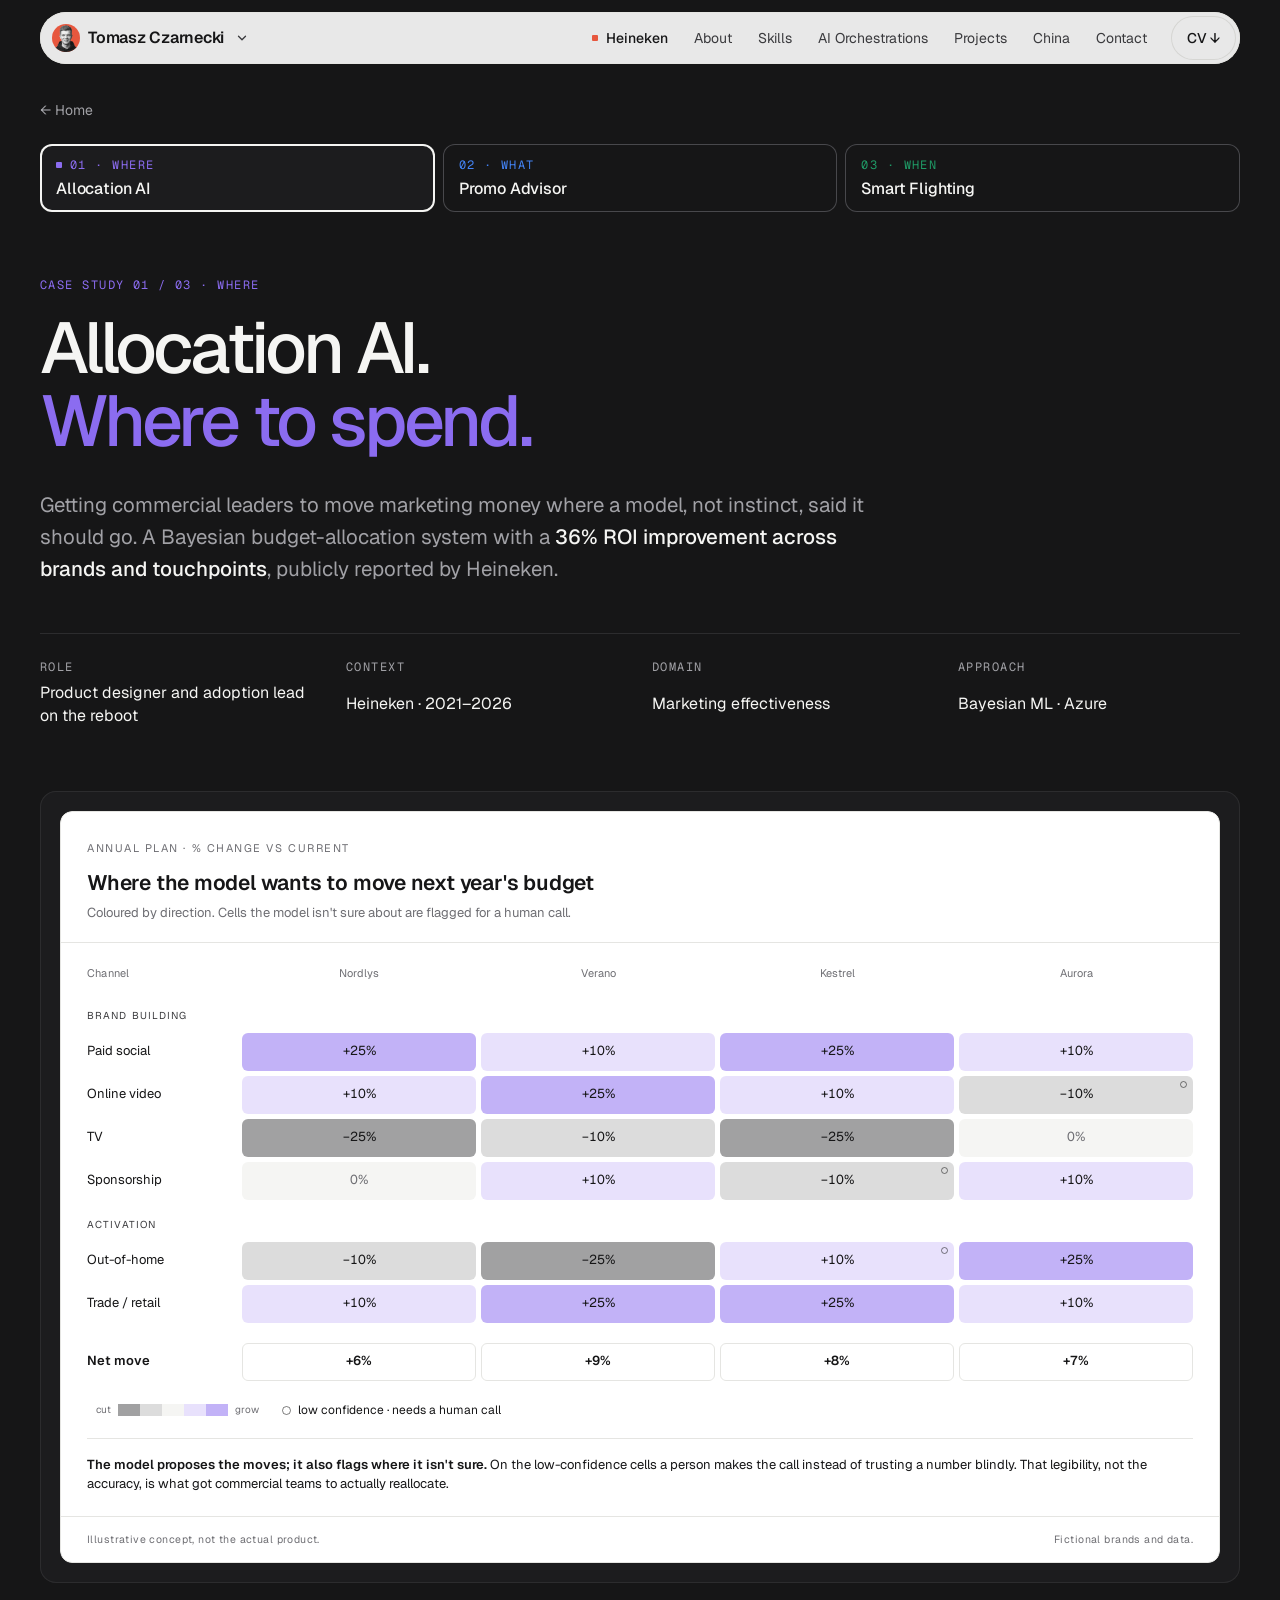
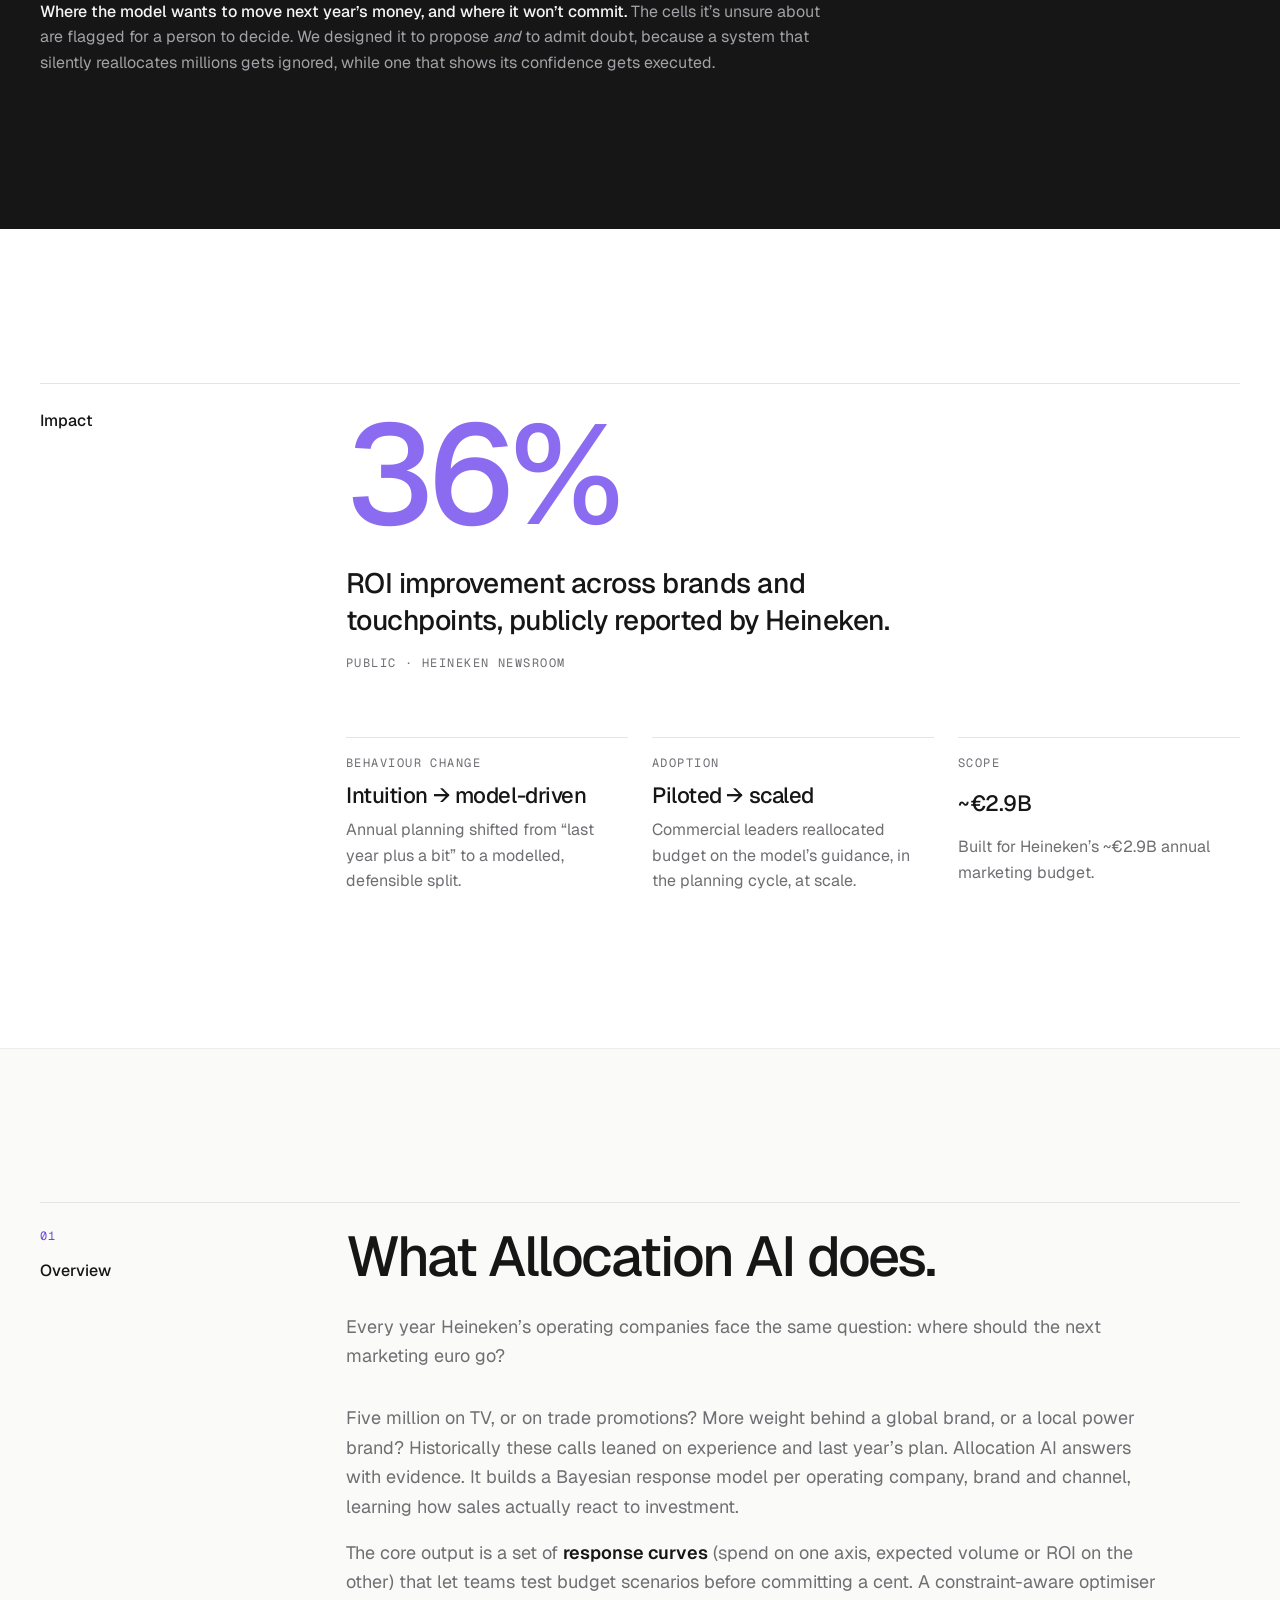
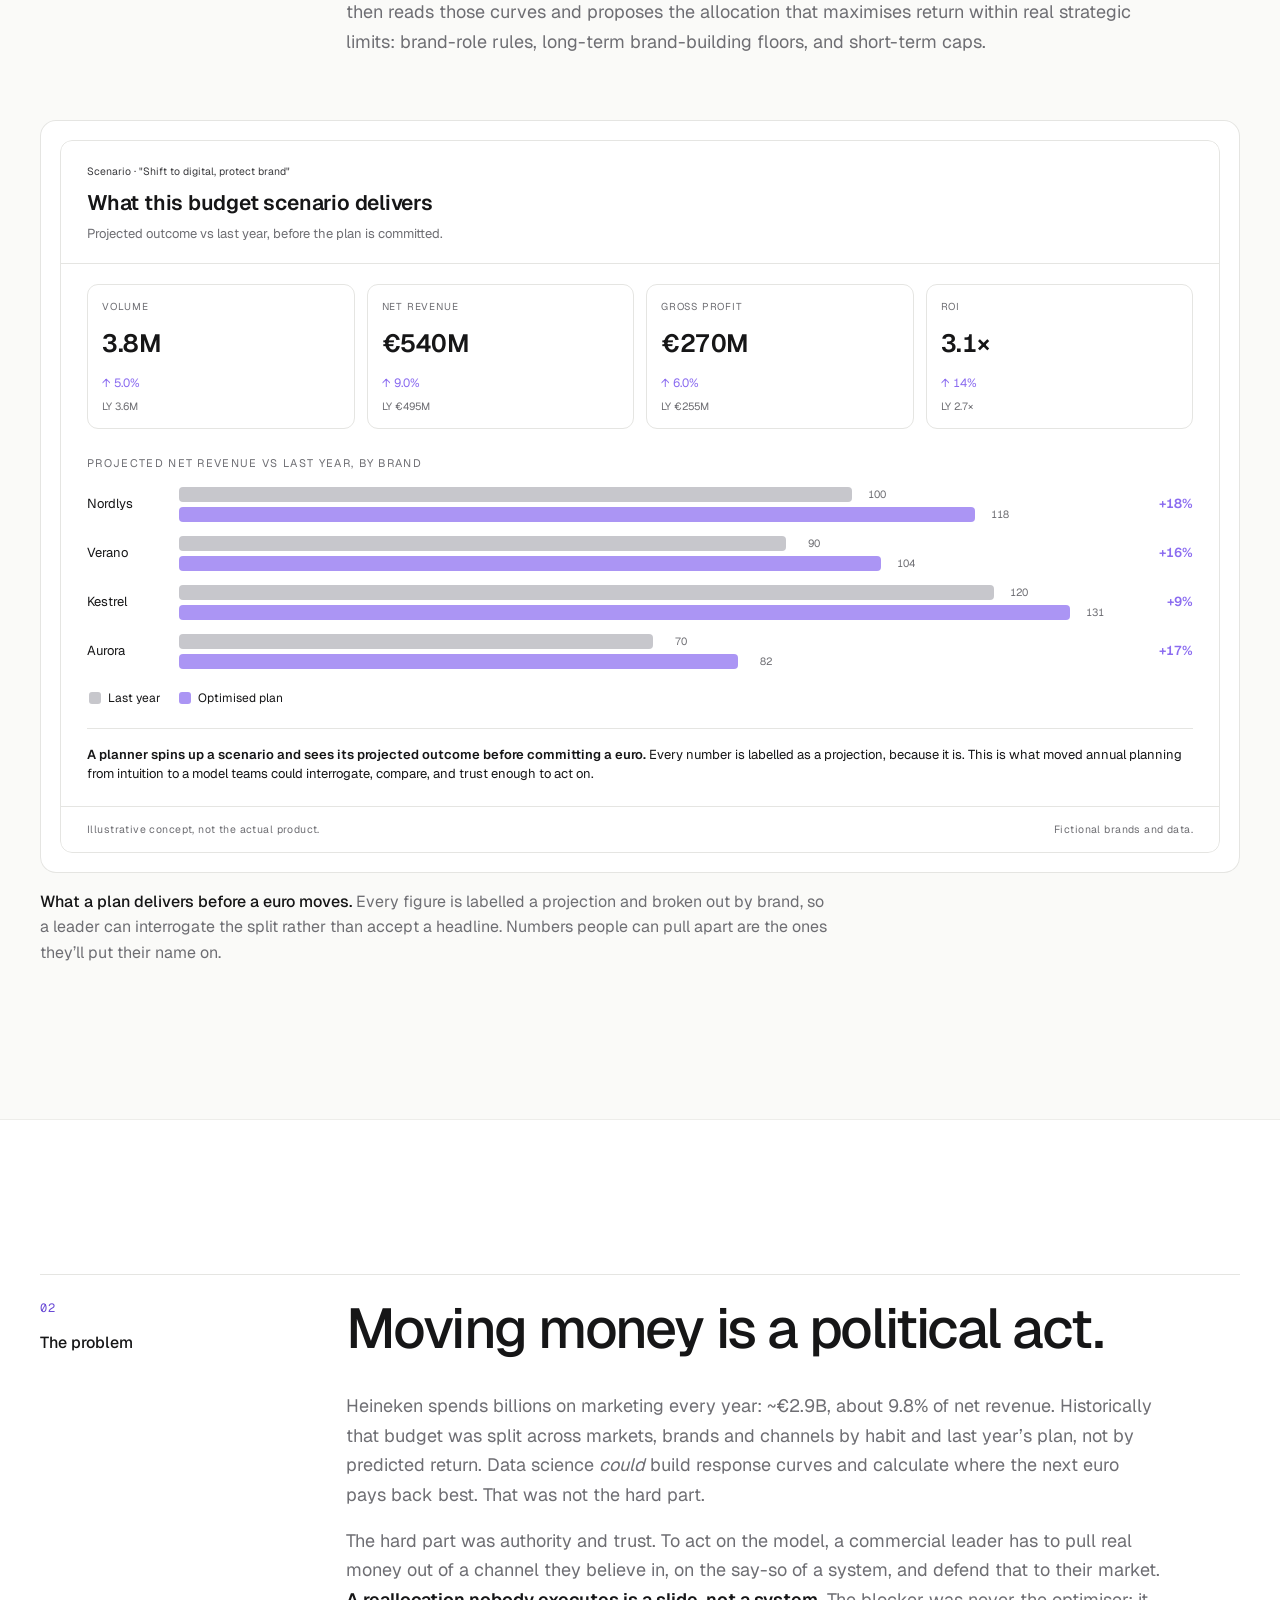
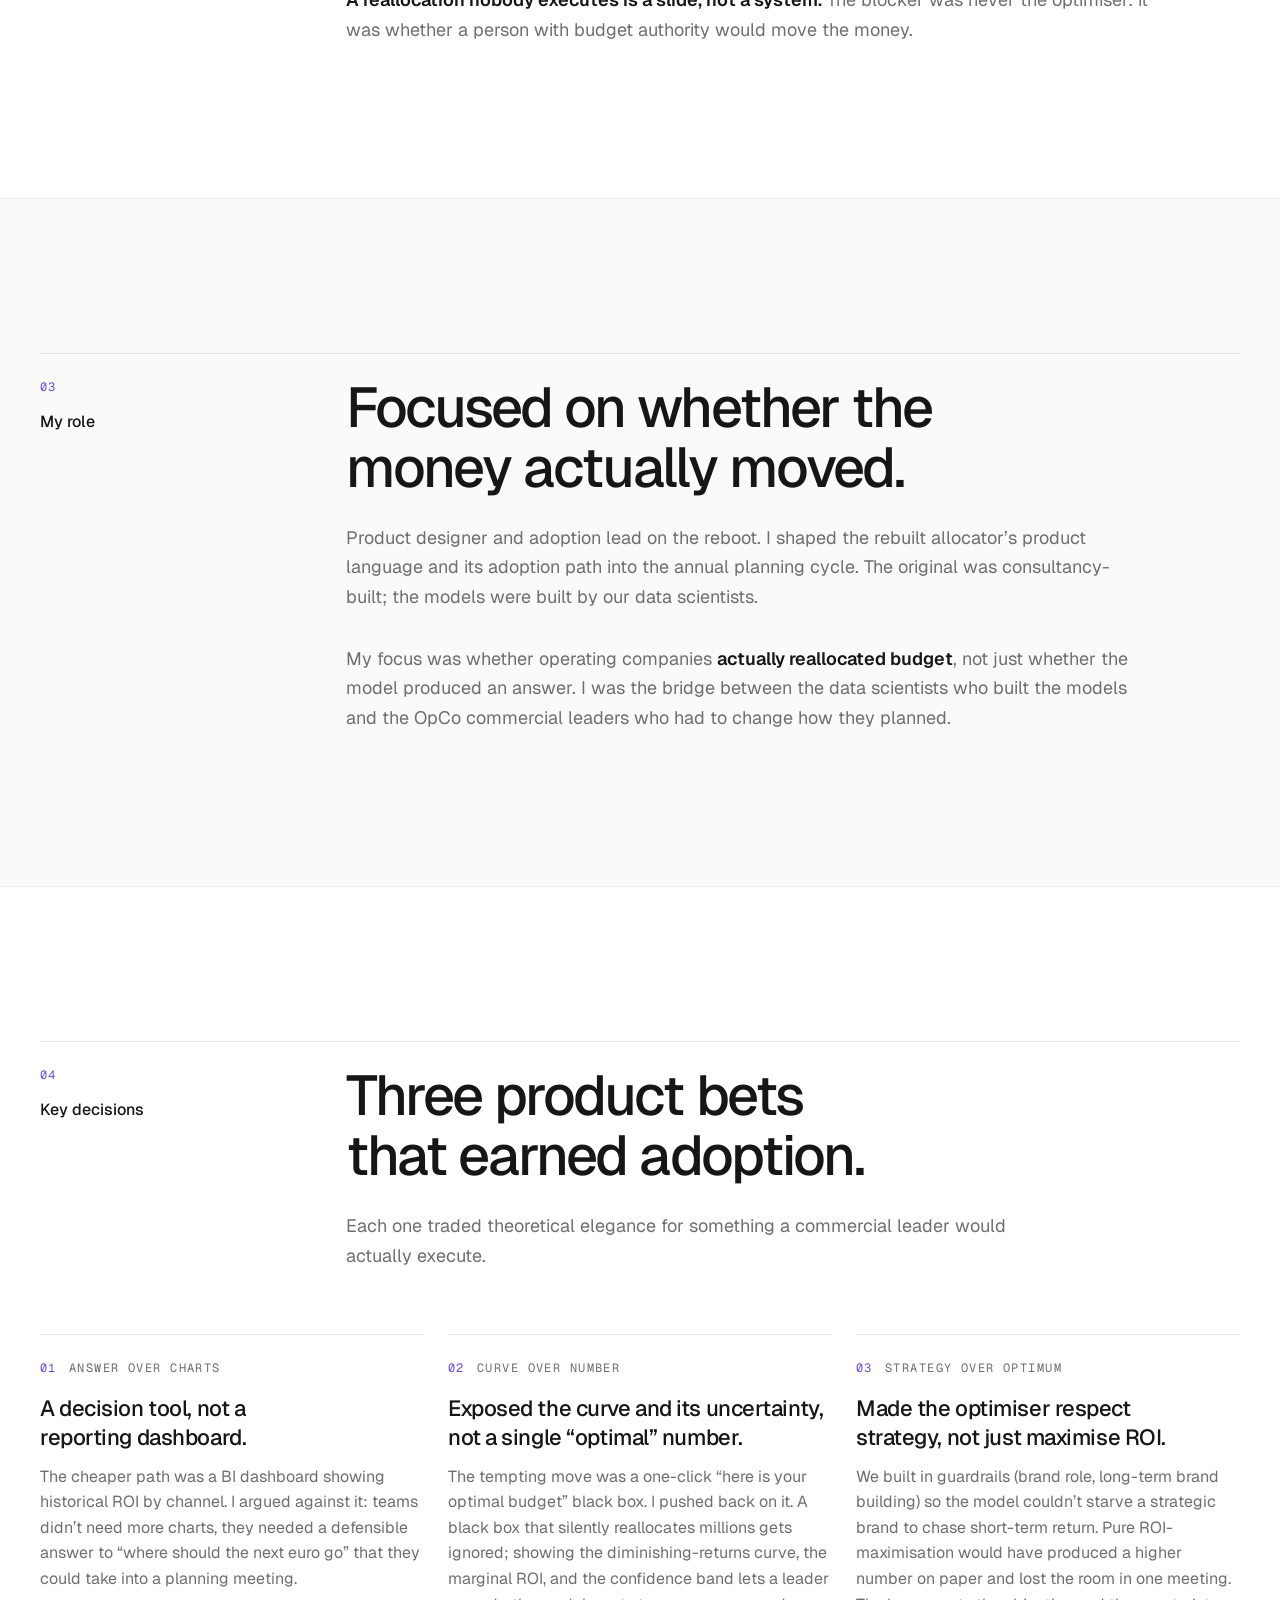
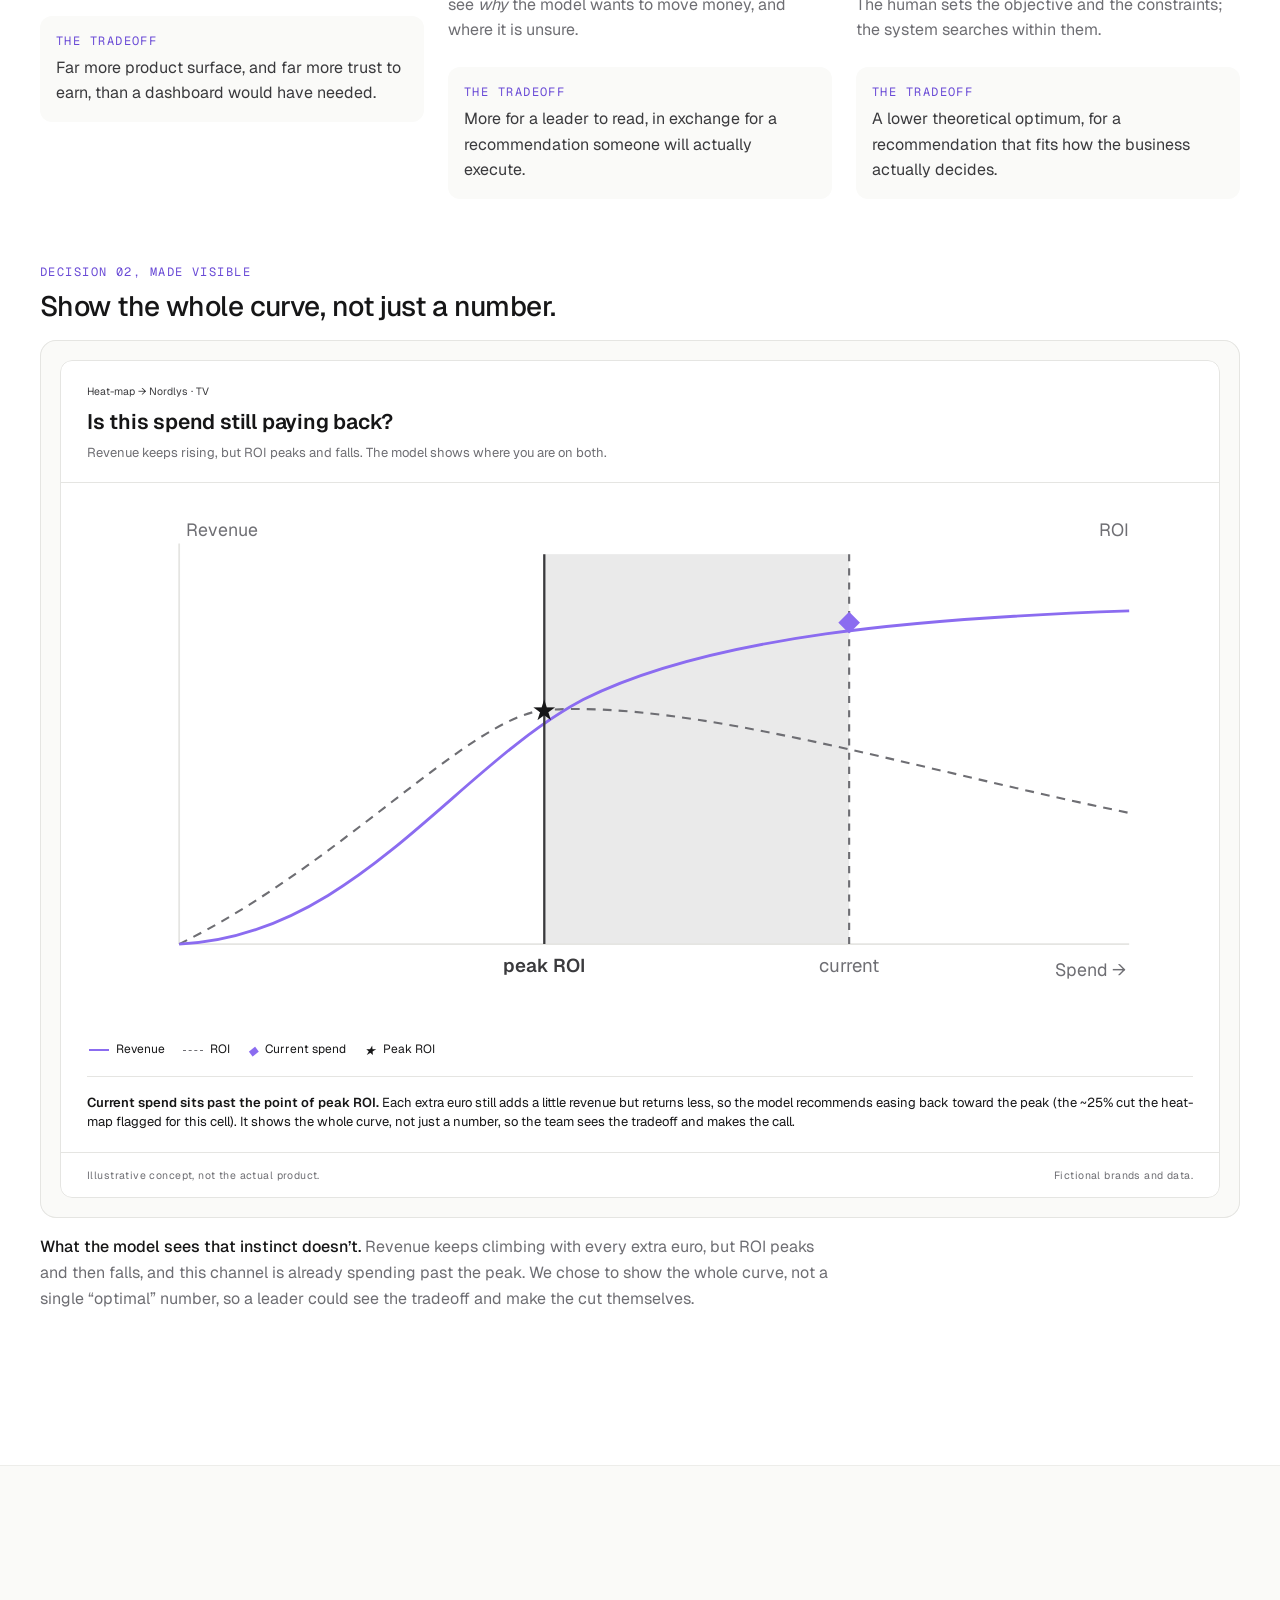
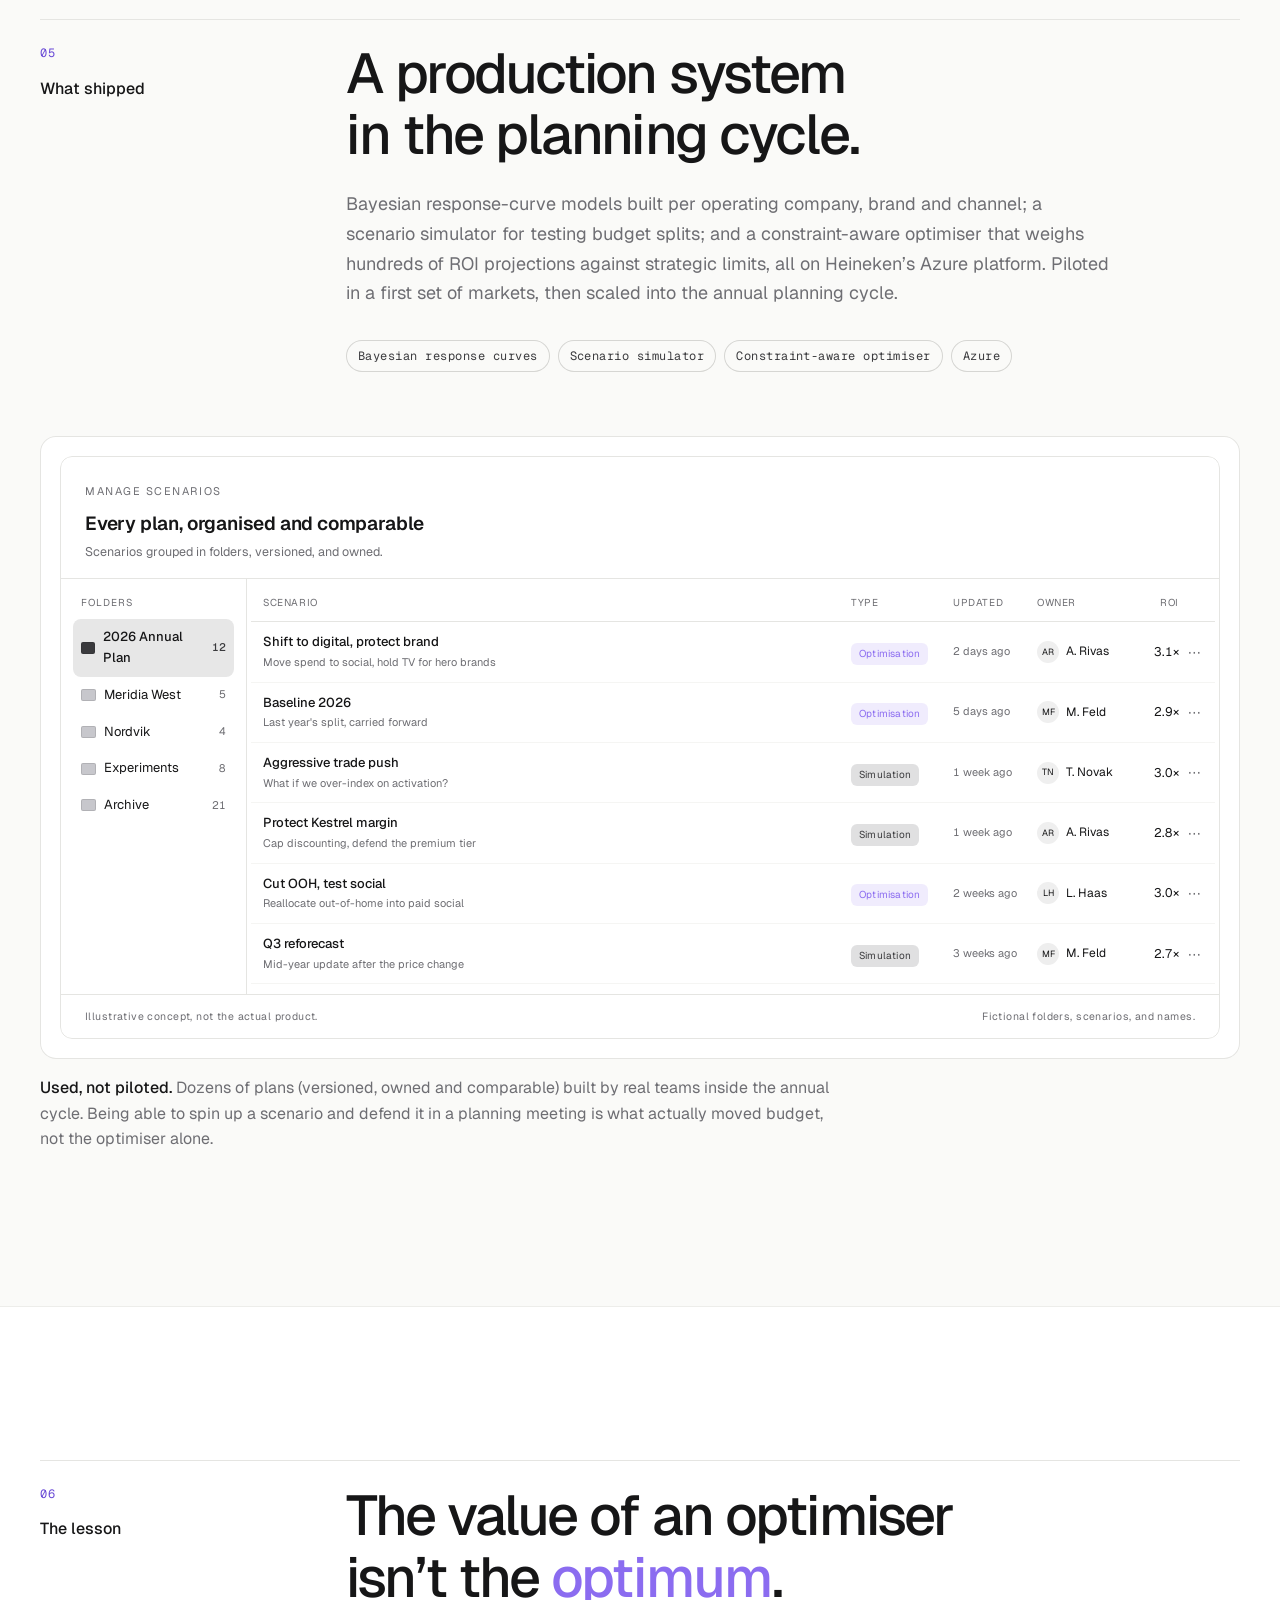
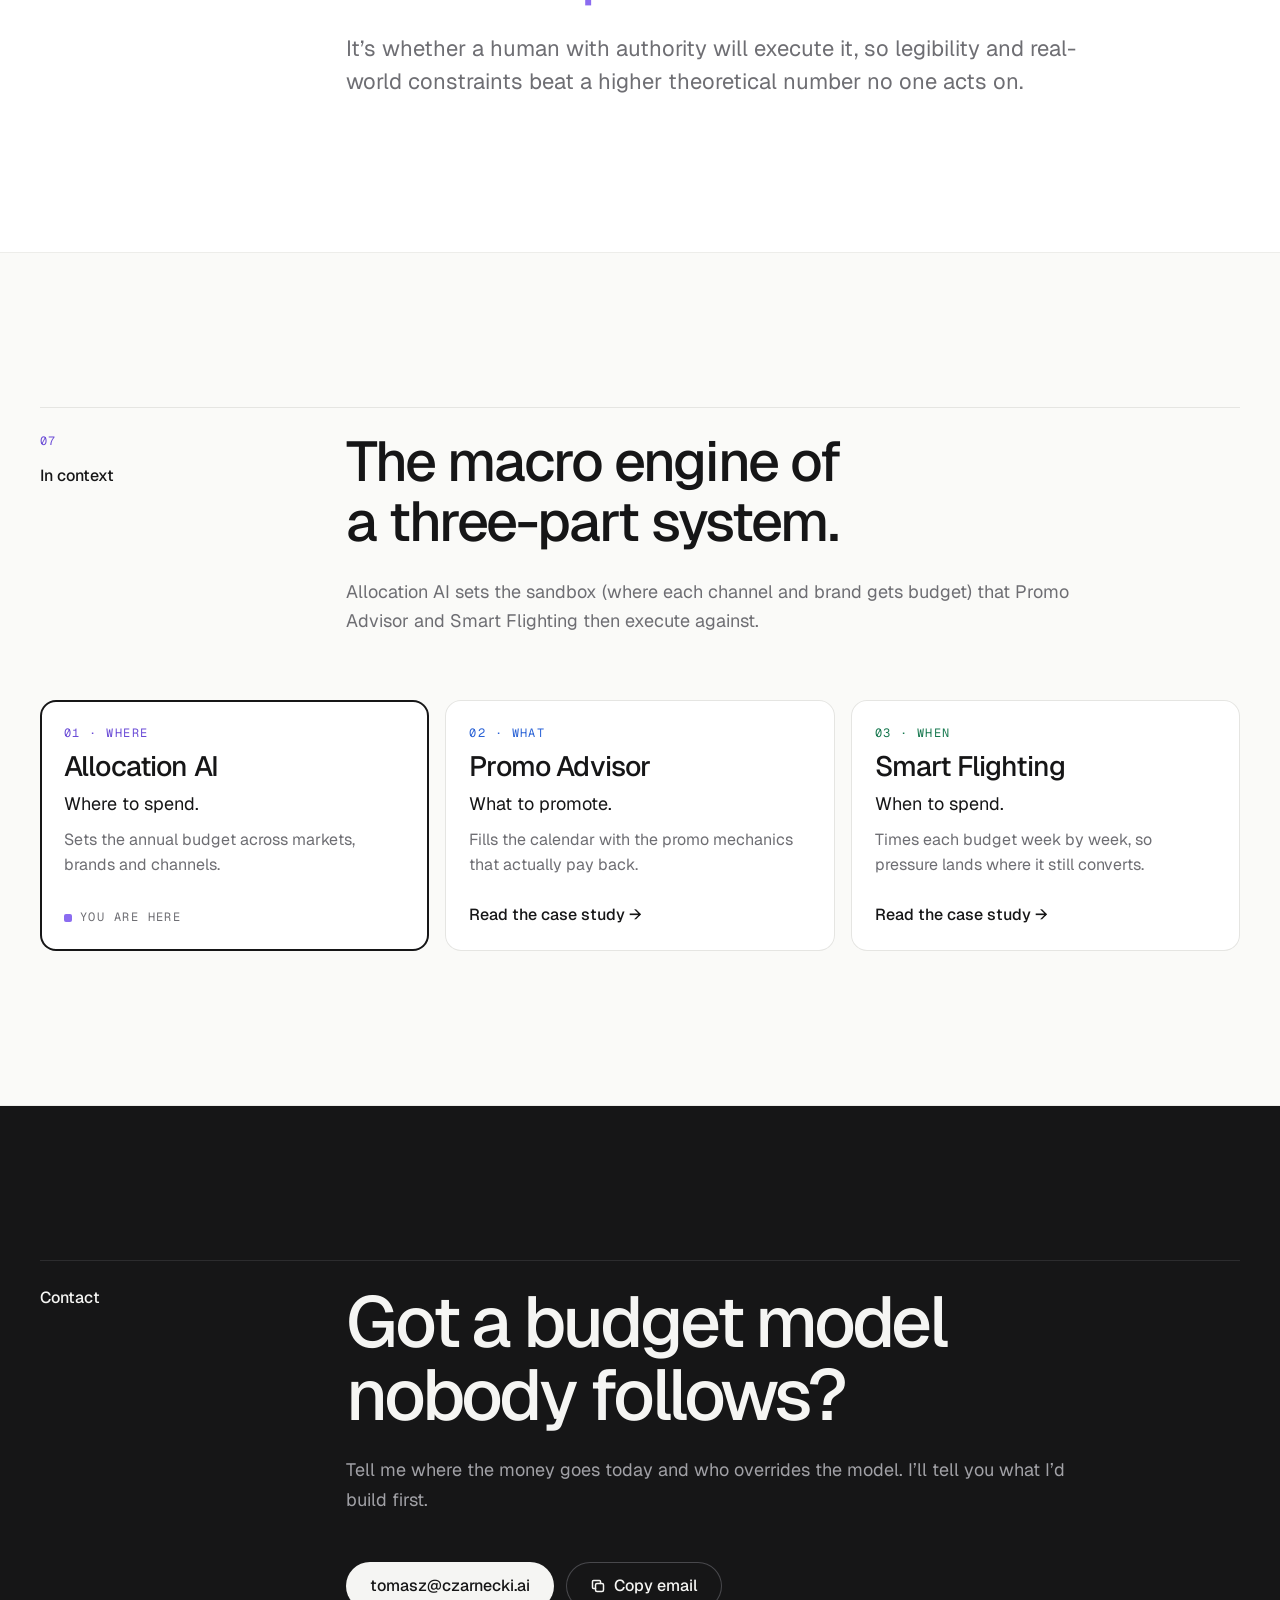
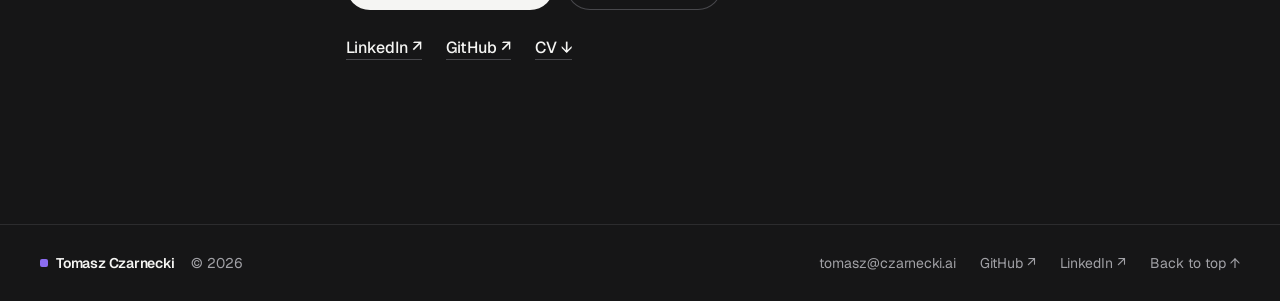
==== allocation-ai.html @ 84107b80 "Section 04 is AI Orchestrations; projects get their own section 05 04 keeps the Hermes and agents di" ====
<!DOCTYPE html>
<html lang="en" data-case="allocation-ai">
<head>
<meta charset="utf-8">
<meta name="viewport" content="width=device-width, initial-scale=1">
<meta name="color-scheme" content="light">
<title>Allocation AI · Case Study | Tomasz Czarnecki</title>
<meta name="description" content="Shaping the reboot of Heineken’s Bayesian budget allocator. 36% ROI improvement across brands and touchpoints, publicly reported by Heineken.">
<meta name="author" content="Tomasz Czarnecki">
<meta property="og:type" content="website">
<meta property="og:site_name" content="Tomasz Czarnecki">
<meta property="og:title" content="Allocation AI · Case Study | Tomasz Czarnecki">
<meta property="og:description" content="Shaping the reboot of Heineken’s Bayesian budget allocator. 36% ROI improvement across brands and touchpoints, publicly reported by Heineken.">
<meta property="og:url" content="https://czarnecki.ai/allocation-ai.html">
<meta property="og:image" content="https://czarnecki.ai/assets/og-card.jpg?v=7">
<meta name="twitter:card" content="summary_large_image">
<meta name="twitter:title" content="Allocation AI · Case Study | Tomasz Czarnecki">
<meta name="twitter:description" content="Shaping the reboot of Heineken’s Bayesian budget allocator. 36% ROI improvement across brands and touchpoints, publicly reported by Heineken.">
<meta name="twitter:image" content="https://czarnecki.ai/assets/og-card.jpg?v=7">
<link rel="canonical" href="https://czarnecki.ai/allocation-ai.html">
<meta name="theme-color" content="#161617">
<link rel="icon" type="image/png" sizes="32x32" href="assets/favicon-32.png?v=6">
<link rel="icon" type="image/png" sizes="16x16" href="assets/favicon-16.png?v=6">
<link rel="apple-touch-icon" sizes="180x180" href="assets/apple-touch-icon.png?v=6">
<link rel="manifest" href="assets/site.webmanifest">
<link rel="preconnect" href="https://fonts.googleapis.com">
<link rel="preconnect" href="https://fonts.gstatic.com" crossorigin>
<link href="https://fonts.googleapis.com/css2?family=Geist:wght@400;500;600&family=Geist+Mono:wght@400;500&display=swap" rel="stylesheet">
<style>
/* OD-LAYOUT-PRIMITIVES v1 — structure only: display, flex/grid, overflow, wrapping, ratio.
   Put this @layer first; product CSS outside the layer always wins. */
@layer od-layout {
  :where(.od-stack,.od-row,.od-row-top,.od-cluster,.od-grid,.od-field,.od-stat,.od-cell,.od-tile) > :where(*) { min-width: 0; }

  /* containers */
  .od-stack   { display: flex; flex-direction: column; gap: var(--od-gap, 8px); }
  .od-row     { display: flex; align-items: center; gap: var(--od-gap, 8px); }
  .od-row-top { display: flex; align-items: flex-start; gap: var(--od-gap, 8px); }
  .od-cluster { display: flex; flex-wrap: wrap; align-items: center; gap: var(--od-gap, 8px); }
  .od-fill    { flex: 1 1 0; min-width: 0; }
  .od-fixed   { flex: none; }
  .od-grid    { display: grid; gap: var(--od-gap, 12px); grid-template-columns: repeat(var(--od-cols, 3), minmax(0, 1fr)); }

  /* stacked information: each piece is its own line — never sibling inline spans */
  .od-stat, .od-field, .od-cell { display: grid; gap: var(--od-gap, 2px); }
  :where(.od-stat,.od-field,.od-cell) > :where(*) { display: block; }
  .od-tile { display: grid; grid-template-rows: auto 1fr; }
  :where(.od-tile) > :where(*) { display: block; }

  /* media keeps its intrinsic ratio by default; never a distorted or cropped
     cover by accident. height:auto lets the ratio win over an <img height="…">
     attribute. Cropping to a uniform box is an explicit opt-in: set --od-ratio
     AND add .od-media-cover together (per the core rule, only where a crop is
     deliberate — tile thumbs, decorative fills — never on full-frame content). */
  .od-media { display: block; width: 100%; height: auto; aspect-ratio: var(--od-ratio, auto); }
  .od-media-cover { object-fit: cover; }

  /* data text only — authored copy is rewritten to its budget instead */
  .od-truncate { display: block; max-width: 100%; overflow: hidden; white-space: nowrap; text-overflow: ellipsis; }
  .od-clamp-2, .od-clamp-3 { display: -webkit-box; -webkit-box-orient: vertical; overflow: hidden; overflow-wrap: anywhere; }
  .od-clamp-2 { -webkit-line-clamp: 2; }
  .od-clamp-3 { -webkit-line-clamp: 3; }
  .od-lines-2 { min-height: calc(2 * 1.4em); }   /* block-level reservation for a shared baseline */
  .od-nowrap  { white-space: nowrap; }           /* 数字+单位 · 价格+起 · 日期+星期 */
  .od-keep    { word-break: keep-all; overflow-wrap: anywhere; } /* CJK labels break at spaces / <wbr> first */

  /* screen skeleton (optional): bars take their own space, the middle scrolls — no padding guessed for chrome */
  .od-screen { display: grid; grid-template-rows: auto minmax(0, 1fr) auto; height: 100%; }
  .od-scroll { overflow-y: auto; overscroll-behavior: contain; min-height: 0; }

  /* horizontal rail: the next item peeks at the edge; trailing room survives overflow */
  .od-rail { display: flex; gap: var(--od-gap, 8px); overflow-x: auto; scroll-snap-type: x proximity; scrollbar-width: none;
             padding-inline: var(--od-rail-pad, 16px); scroll-padding-inline: var(--od-rail-pad, 16px); }
  .od-rail::-webkit-scrollbar { display: none; }
  :where(.od-rail) > :where(*) { flex: none; scroll-snap-align: start; }
  :where(.od-rail) > :where(:last-child) { margin-inline-end: var(--od-rail-pad, 16px); }

  .od-spacer { flex: none; visibility: hidden; pointer-events: none; }
  .od-touch  { min-width: 44px; min-height: 44px; }
}
/* /OD-LAYOUT-PRIMITIVES v1 */
</style>
<link rel="stylesheet" href="css/site.css">
</head>
<body>
<a class="skip" href="#main">Skip to content</a>

<header class="site-head">
  <div class="wrap">
    <nav class="nav" aria-label="Primary">
      <a class="brand" href="index.html"><span class="brand-avatar" aria-hidden="true"><img class="od-media" src="assets/tomasz_hoodie.webp" alt="" width="400" height="400"></span><span>Tomasz Czarnecki</span></a>
      <details class="switcher" data-switcher>
        <summary aria-label="Switch site"><svg class="ico" viewBox="0 0 16 16" fill="none" stroke="currentColor" stroke-width="1.5" stroke-linecap="round" stroke-linejoin="round" aria-hidden="true"><path d="M4 6l4 4 4-4"/></svg></summary>
        <div class="switcher-panel">
          <a class="switcher-item od-row" href="https://www.yaga.sh"><img class="od-fixed" src="assets/yaga-logo.svg" alt="" width="28" height="28"><span class="od-field"><span class="switcher-name">Yaga.sh</span><span class="switcher-desc">Experimentation platform</span></span></a>
          <a class="switcher-item od-row" href="https://yagalabs.io"><img class="od-fixed" src="assets/yagalabs-logo.svg" alt="" width="28" height="28"><span class="od-field"><span class="switcher-name">Yaga Labs</span><span class="switcher-desc">Corporate page</span></span></a>
        </div>
      </details>
      <ul class="nav-links">
        <li><a href="index.html#work" aria-current="page">Heineken</a></li>
        <li><a href="index.html#about">About</a></li>
        <li><a href="index.html#skills">Skills</a></li>
        <li><a href="index.html#orchestration">AI Orchestrations</a></li>
        <li><a href="index.html#projects">Projects</a></li>
        <li><a href="index.html#china">China</a></li>
        <li><a href="#contact">Contact</a></li>
      </ul>
      <a class="nav-cv" href="https://czarnecki.ai/CV_TomaszCzarnecki_Latest.pdf" target="_blank" rel="noopener">CV ↓</a>
      <button class="nav-menu" type="button" data-menu-open aria-controls="menu" aria-expanded="false" aria-label="Open menu"><svg class="ico" viewBox="0 0 16 16" fill="none" stroke="currentColor" stroke-width="1.5" stroke-linecap="round" aria-hidden="true"><path d="M3 5.5h10M3 10.5h10"/></svg></button>
    </nav>
  </div>
</header>

<dialog class="sheet" id="menu" aria-label="Menu">
  <div class="sheet-inner">
    <div class="sheet-top od-row">
      <a class="brand" href="index.html"><span class="brand-avatar" aria-hidden="true"><img class="od-media" src="assets/tomasz_hoodie.webp" alt="" width="400" height="400"></span><span>Tomasz Czarnecki</span></a>
      <span class="od-fill"></span>
      <button class="sheet-close" type="button" data-menu-close aria-label="Close menu"><svg class="ico" viewBox="0 0 16 16" fill="none" stroke="currentColor" stroke-width="1.5" stroke-linecap="round" aria-hidden="true"><path d="M4 4l8 8M12 4l-8 8"/></svg></button>
    </div>
    <nav aria-label="Sections">
      <ul class="sheet-links">
        <li><a href="index.html#work" aria-current="page"><span class="sheet-name">Heineken</span><span class="sheet-num">01</span></a></li>
        <li><a href="index.html#about"><span class="sheet-name">About</span><span class="sheet-num">02</span></a></li>
        <li><a href="index.html#skills"><span class="sheet-name">Skills</span><span class="sheet-num">03</span></a></li>
        <li><a href="index.html#orchestration"><span class="sheet-name">AI Orchestrations</span><span class="sheet-num">04</span></a></li>
        <li><a href="index.html#projects"><span class="sheet-name">Projects</span><span class="sheet-num">05</span></a></li>
        <li><a href="index.html#china"><span class="sheet-name">China</span><span class="sheet-num">06</span></a></li>
        <li><a href="#contact"><span class="sheet-name">Contact</span><span class="sheet-num">07</span></a></li>
      </ul>
    </nav>
    <div class="sheet-foot od-cluster">
      <a class="btn btn-solid" href="mailto:tomasz@czarnecki.ai">Let’s talk</a>
      <a class="btn btn-line" href="https://czarnecki.ai/CV_TomaszCzarnecki_Latest.pdf" target="_blank" rel="noopener">CV ↓</a>
    </div>
  </div>
</dialog>

<main id="main">

  <section class="case-hero is-dark" id="top" aria-labelledby="case-title">
    <div class="wrap">
      <nav class="case-switch" aria-label="Case studies">
        <a class="case-back" href="index.html">← Home</a>
        <ol class="case-tabs">
          <li><span class="case-tab od-stat" data-case="allocation-ai" aria-current="page"><span class="mono-label">01 · Where</span><span class="case-tab-name">Allocation AI</span></span></li>
          <li><a class="case-tab od-stat" data-case="promo-advisor" href="promo-advisor.html"><span class="mono-label">02 · What</span><span class="case-tab-name">Promo Advisor</span></a></li>
          <li><a class="case-tab od-stat" data-case="smart-flighting" href="smart-flighting.html"><span class="mono-label">03 · When</span><span class="case-tab-name">Smart Flighting</span></a></li>
        </ol>
      </nav>
      <span class="mono-label case-eyebrow">Case study 01 / 03 · Where</span>
      <h1 class="case-title" id="case-title"><span>Allocation AI.</span> <span class="accent">Where to spend.</span></h1>
      <p class="case-lead">Getting commercial leaders to move marketing money where a model, not instinct, said it should go. A Bayesian budget-allocation system with a <strong>36% ROI improvement across brands and touchpoints</strong>, publicly reported by Heineken.</p>
      <dl class="facts">
        <div class="od-stat"><dt>Role</dt><dd>Product designer and adoption lead on the reboot</dd></div>
        <div class="od-stat"><dt>Context</dt><dd>Heineken · 2021–2026</dd></div>
        <div class="od-stat"><dt>Domain</dt><dd>Marketing effectiveness</dd></div>
        <div class="od-stat"><dt>Approach</dt><dd>Bayesian ML · Azure</dd></div>
      </dl>
      <figure class="viz" data-reveal>
  <div class="viz-frame"><div class="viz-scroll" tabindex="0" role="region" aria-label="Where the model wants to move next year’s money, and where it won’t commit">
<div style="color:#161617; font-family:'Geist',system-ui,sans-serif;"><div style="background:#FFFFFF; border:1px solid #E5E5E2; border-radius:12px; overflow:hidden;">
      <div style="padding:22px 26px 18px; border-bottom:1px solid #E5E5E2;">
        <span style="font-family:'Geist',system-ui,sans-serif; font-variant-numeric:tabular-nums; font-size:11px; letter-spacing:.14em; text-transform:uppercase; color:#6E6E73;">Annual plan · % change vs current</span>
        <h3 style="margin:6px 0 4px; font-size:21px; font-weight:600; letter-spacing:-.01em;">Where the model wants to move next year's budget</h3>
        <div style="color:#6E6E73; font-size:13px;">Coloured by direction. Cells the model isn't sure about are flagged for a human call.</div>
      </div>
      <div style="overflow-x:auto; overflow-y:hidden; -webkit-overflow-scrolling:touch;">
      <div style="padding:20px 26px 0; min-width:620px;">
        <div style="display:grid; grid-template-columns:150px repeat(4,1fr); gap:5px;">
          <div style="font-family:'Geist',system-ui,sans-serif; font-variant-numeric:tabular-nums; font-size:11px; letter-spacing:.02em; color:#6E6E73; text-align:left; padding:2px 0 8px;">Channel</div>
          <div style="font-family:'Geist',system-ui,sans-serif; font-variant-numeric:tabular-nums; font-size:11px; color:#6E6E73; text-align:center; padding:2px 0 8px;">Nordlys</div>
          <div style="font-family:'Geist',system-ui,sans-serif; font-variant-numeric:tabular-nums; font-size:11px; color:#6E6E73; text-align:center; padding:2px 0 8px;">Verano</div>
          <div style="font-family:'Geist',system-ui,sans-serif; font-variant-numeric:tabular-nums; font-size:11px; color:#6E6E73; text-align:center; padding:2px 0 8px;">Kestrel</div>
          <div style="font-family:'Geist',system-ui,sans-serif; font-variant-numeric:tabular-nums; font-size:11px; color:#6E6E73; text-align:center; padding:2px 0 8px;">Aurora</div>

          <div style="grid-column:1 / -1; font-family:'Geist',system-ui,sans-serif; font-variant-numeric:tabular-nums; font-size:10px; letter-spacing:.11em; text-transform:uppercase; color:#3A3A3D; padding:12px 0 4px;">Brand building</div>
          <div style="display:flex; align-items:center; font-size:13px; padding-right:8px;">Paid social</div>
          <div style="position:relative; height:38px; display:flex; align-items:center; justify-content:center; border-radius:6px; font-family:'Geist',system-ui,sans-serif; font-variant-numeric:tabular-nums; font-size:13px; background:rgba(139,108,240,.52);">+25%</div>
          <div style="position:relative; height:38px; display:flex; align-items:center; justify-content:center; border-radius:6px; font-family:'Geist',system-ui,sans-serif; font-variant-numeric:tabular-nums; font-size:13px; background:rgba(139,108,240,.20);">+10%</div>
          <div style="position:relative; height:38px; display:flex; align-items:center; justify-content:center; border-radius:6px; font-family:'Geist',system-ui,sans-serif; font-variant-numeric:tabular-nums; font-size:13px; background:rgba(139,108,240,.52);">+25%</div>
          <div style="position:relative; height:38px; display:flex; align-items:center; justify-content:center; border-radius:6px; font-family:'Geist',system-ui,sans-serif; font-variant-numeric:tabular-nums; font-size:13px; background:rgba(139,108,240,.20);">+10%</div>

          <div style="display:flex; align-items:center; font-size:13px; padding-right:8px;">Online video</div>
          <div style="position:relative; height:38px; display:flex; align-items:center; justify-content:center; border-radius:6px; font-family:'Geist',system-ui,sans-serif; font-variant-numeric:tabular-nums; font-size:13px; background:rgba(139,108,240,.20);">+10%</div>
          <div style="position:relative; height:38px; display:flex; align-items:center; justify-content:center; border-radius:6px; font-family:'Geist',system-ui,sans-serif; font-variant-numeric:tabular-nums; font-size:13px; background:rgba(139,108,240,.52);">+25%</div>
          <div style="position:relative; height:38px; display:flex; align-items:center; justify-content:center; border-radius:6px; font-family:'Geist',system-ui,sans-serif; font-variant-numeric:tabular-nums; font-size:13px; background:rgba(139,108,240,.20);">+10%</div>
          <div style="position:relative; height:38px; display:flex; align-items:center; justify-content:center; border-radius:6px; font-family:'Geist',system-ui,sans-serif; font-variant-numeric:tabular-nums; font-size:13px; background:rgba(22,22,23,.15);">−10%<span style="position:absolute; top:5px; right:6px; width:7px; height:7px; border:1.5px solid rgba(22,22,23,.55); border-radius:50%;"></span></div>

          <div style="display:flex; align-items:center; font-size:13px; padding-right:8px;">TV</div>
          <div style="position:relative; height:38px; display:flex; align-items:center; justify-content:center; border-radius:6px; font-family:'Geist',system-ui,sans-serif; font-variant-numeric:tabular-nums; font-size:13px; background:rgba(22,22,23,.40);">−25%</div>
          <div style="position:relative; height:38px; display:flex; align-items:center; justify-content:center; border-radius:6px; font-family:'Geist',system-ui,sans-serif; font-variant-numeric:tabular-nums; font-size:13px; background:rgba(22,22,23,.15);">−10%</div>
          <div style="position:relative; height:38px; display:flex; align-items:center; justify-content:center; border-radius:6px; font-family:'Geist',system-ui,sans-serif; font-variant-numeric:tabular-nums; font-size:13px; background:rgba(22,22,23,.40);">−25%</div>
          <div style="position:relative; height:38px; display:flex; align-items:center; justify-content:center; border-radius:6px; font-family:'Geist',system-ui,sans-serif; font-variant-numeric:tabular-nums; font-size:13px; background:#F5F5F3; color:#6E6E73;">0%</div>

          <div style="display:flex; align-items:center; font-size:13px; padding-right:8px;">Sponsorship</div>
          <div style="position:relative; height:38px; display:flex; align-items:center; justify-content:center; border-radius:6px; font-family:'Geist',system-ui,sans-serif; font-variant-numeric:tabular-nums; font-size:13px; background:#F5F5F3; color:#6E6E73;">0%</div>
          <div style="position:relative; height:38px; display:flex; align-items:center; justify-content:center; border-radius:6px; font-family:'Geist',system-ui,sans-serif; font-variant-numeric:tabular-nums; font-size:13px; background:rgba(139,108,240,.20);">+10%</div>
          <div style="position:relative; height:38px; display:flex; align-items:center; justify-content:center; border-radius:6px; font-family:'Geist',system-ui,sans-serif; font-variant-numeric:tabular-nums; font-size:13px; background:rgba(22,22,23,.15);">−10%<span style="position:absolute; top:5px; right:6px; width:7px; height:7px; border:1.5px solid rgba(22,22,23,.55); border-radius:50%;"></span></div>
          <div style="position:relative; height:38px; display:flex; align-items:center; justify-content:center; border-radius:6px; font-family:'Geist',system-ui,sans-serif; font-variant-numeric:tabular-nums; font-size:13px; background:rgba(139,108,240,.20);">+10%</div>

          <div style="grid-column:1 / -1; font-family:'Geist',system-ui,sans-serif; font-variant-numeric:tabular-nums; font-size:10px; letter-spacing:.11em; text-transform:uppercase; color:#3A3A3D; padding:12px 0 4px;">Activation</div>
          <div style="display:flex; align-items:center; font-size:13px; padding-right:8px;">Out-of-home</div>
          <div style="position:relative; height:38px; display:flex; align-items:center; justify-content:center; border-radius:6px; font-family:'Geist',system-ui,sans-serif; font-variant-numeric:tabular-nums; font-size:13px; background:rgba(22,22,23,.15);">−10%</div>
          <div style="position:relative; height:38px; display:flex; align-items:center; justify-content:center; border-radius:6px; font-family:'Geist',system-ui,sans-serif; font-variant-numeric:tabular-nums; font-size:13px; background:rgba(22,22,23,.40);">−25%</div>
          <div style="position:relative; height:38px; display:flex; align-items:center; justify-content:center; border-radius:6px; font-family:'Geist',system-ui,sans-serif; font-variant-numeric:tabular-nums; font-size:13px; background:rgba(139,108,240,.20);">+10%<span style="position:absolute; top:5px; right:6px; width:7px; height:7px; border:1.5px solid rgba(22,22,23,.55); border-radius:50%;"></span></div>
          <div style="position:relative; height:38px; display:flex; align-items:center; justify-content:center; border-radius:6px; font-family:'Geist',system-ui,sans-serif; font-variant-numeric:tabular-nums; font-size:13px; background:rgba(139,108,240,.52);">+25%</div>

          <div style="display:flex; align-items:center; font-size:13px; padding-right:8px;">Trade / retail</div>
          <div style="position:relative; height:38px; display:flex; align-items:center; justify-content:center; border-radius:6px; font-family:'Geist',system-ui,sans-serif; font-variant-numeric:tabular-nums; font-size:13px; background:rgba(139,108,240,.20);">+10%</div>
          <div style="position:relative; height:38px; display:flex; align-items:center; justify-content:center; border-radius:6px; font-family:'Geist',system-ui,sans-serif; font-variant-numeric:tabular-nums; font-size:13px; background:rgba(139,108,240,.52);">+25%</div>
          <div style="position:relative; height:38px; display:flex; align-items:center; justify-content:center; border-radius:6px; font-family:'Geist',system-ui,sans-serif; font-variant-numeric:tabular-nums; font-size:13px; background:rgba(139,108,240,.52);">+25%</div>
          <div style="position:relative; height:38px; display:flex; align-items:center; justify-content:center; border-radius:6px; font-family:'Geist',system-ui,sans-serif; font-variant-numeric:tabular-nums; font-size:13px; background:rgba(139,108,240,.20);">+10%</div>

          <div style="grid-column:1 / -1; height:10px;"></div>
          <div style="display:flex; align-items:center; font-size:13px; padding-right:8px; font-weight:600;">Net move</div>
          <div style="position:relative; height:38px; display:flex; align-items:center; justify-content:center; border-radius:6px; font-family:'Geist',system-ui,sans-serif; font-variant-numeric:tabular-nums; font-size:13px; border:1px solid #E5E5E2; font-weight:600;">+6%</div>
          <div style="position:relative; height:38px; display:flex; align-items:center; justify-content:center; border-radius:6px; font-family:'Geist',system-ui,sans-serif; font-variant-numeric:tabular-nums; font-size:13px; border:1px solid #E5E5E2; font-weight:600;">+9%</div>
          <div style="position:relative; height:38px; display:flex; align-items:center; justify-content:center; border-radius:6px; font-family:'Geist',system-ui,sans-serif; font-variant-numeric:tabular-nums; font-size:13px; border:1px solid #E5E5E2; font-weight:600;">+8%</div>
          <div style="position:relative; height:38px; display:flex; align-items:center; justify-content:center; border-radius:6px; font-family:'Geist',system-ui,sans-serif; font-variant-numeric:tabular-nums; font-size:13px; border:1px solid #E5E5E2; font-weight:600;">+7%</div>
        </div>
      </div>
      </div>
      <div style="padding:0 26px 22px;">
        <div style="display:flex; gap:16px; flex-wrap:wrap; align-items:center; margin:20px 2px 0; font-size:12px;">
          <span style="display:inline-flex; align-items:center; gap:0;">
            <span style="font-family:'Geist',system-ui,sans-serif; font-variant-numeric:tabular-nums; font-size:10px; color:#6E6E73; margin:0 7px;">cut</span>
            <i style="width:22px; height:12px; display:inline-block; background:rgba(22,22,23,.40);"></i><i style="width:22px; height:12px; display:inline-block; background:rgba(22,22,23,.15);"></i><i style="width:22px; height:12px; display:inline-block; background:#F5F5F3;"></i><i style="width:22px; height:12px; display:inline-block; background:rgba(139,108,240,.20);"></i><i style="width:22px; height:12px; display:inline-block; background:rgba(139,108,240,.52);"></i>
            <span style="font-family:'Geist',system-ui,sans-serif; font-variant-numeric:tabular-nums; font-size:10px; color:#6E6E73; margin:0 7px;">grow</span>
          </span>
          <span style="display:inline-flex; align-items:center; gap:7px;"><span style="width:9px; height:9px; border:1.5px solid rgba(22,22,23,.55); border-radius:50%; display:inline-block;"></span>low confidence · needs a human call</span>
        </div>

        <div style="margin-top:18px; border-top:1px solid #E5E5E2; padding-top:16px; font-size:13px; line-height:1.5;"><b style="font-weight:600;">The model proposes the moves; it also flags where it isn't sure.</b> On the low-confidence cells a person makes the call instead of trusting a number blindly. That legibility, not the accuracy, is what got commercial teams to actually reallocate.</div>
      </div>
      <div style="padding:14px 26px; border-top:1px solid #E5E5E2; font-family:'Geist',system-ui,sans-serif; font-variant-numeric:tabular-nums; font-size:10.5px; letter-spacing:.04em; color:#6E6E73; display:flex; justify-content:space-between; flex-wrap:wrap; gap:6px;">
        <span>Illustrative concept, not the actual product.</span><span>Fictional brands and data.</span>
      </div>
    </div></div>
  </div></div>
  <figcaption><span>Where the model wants to move next year’s money, and where it won’t commit.</span> The cells it’s unsure about are flagged for a person to decide. We designed it to propose <em>and</em> to admit doubt, because a system that silently reallocates millions gets ignored, while one that shows its confidence gets executed.</figcaption>
</figure>
    </div>
  </section>

  <section class="sec" id="impact" aria-labelledby="impact-label">
    <div class="wrap">
      <div class="sec-head grid12" data-reveal>
        <div class="sec-index col-index"><span class="sec-label" id="impact-label">Impact</span></div>
        <div class="col-body">
          <p class="impact-num">36%</p>
          <p class="impact-text">ROI improvement across brands and touchpoints, publicly reported by Heineken.</p>
          <span class="mono-label impact-src">Public · Heineken newsroom</span>
          <ul class="impact-cards">
            <li class="od-stat"><span class="mono-label">Behaviour change</span><span class="impact-v">Intuition → model-driven</span><span class="impact-d">Annual planning shifted from “last year plus a bit” to a modelled, defensible split.</span></li>
            <li class="od-stat"><span class="mono-label">Adoption</span><span class="impact-v">Piloted → scaled</span><span class="impact-d">Commercial leaders reallocated budget on the model’s guidance, in the planning cycle, at scale.</span></li>
            <li class="od-stat"><span class="mono-label">Scope</span><span class="impact-v">~€2.9B</span><span class="impact-d">Built for Heineken’s ~€2.9B annual marketing budget.</span></li>
          </ul>
        </div>
      </div>
    </div>
  </section>

  <section class="sec sec--alt" id="overview" aria-labelledby="overview-title">
    <div class="wrap">
      <header class="sec-head grid12" data-reveal>
        <div class="sec-index col-index"><span class="sec-num">01</span><span class="sec-label">Overview</span></div>
        <div class="col-body">
          <h2 class="sec-title" id="overview-title">What Allocation AI does.</h2>
          <p class="lead">Every year Heineken’s operating companies face the same question: where should the next marketing euro go?</p>
        </div>
      </header>
      <div class="grid12">
        <div class="prose col-body" data-reveal>
          <p>Five million on TV, or on trade promotions? More weight behind a global brand, or a local power brand? Historically these calls leaned on experience and last year’s plan. Allocation AI answers with evidence. It builds a Bayesian response model per operating company, brand and channel, learning how sales actually react to investment.</p>
          <p>The core output is a set of <strong>response curves</strong> (spend on one axis, expected volume or ROI on the other) that let teams test budget scenarios before committing a cent. A constraint-aware optimiser then reads those curves and proposes the allocation that maximises return within real strategic limits: brand-role rules, long-term brand-building floors, and short-term caps.</p>
        </div>
      </div>
      <figure class="viz" data-reveal>
  <div class="viz-frame"><div class="viz-scroll" tabindex="0" role="region" aria-label="What a plan delivers before a euro moves">
<div style="color:#161617; font-family:'Geist',system-ui,sans-serif;"><div style="background:#FFFFFF; border:1px solid #E5E5E2; border-radius:12px; overflow:hidden;">
      <div style="padding:22px 26px 18px; border-bottom:1px solid #E5E5E2;">
        <div style="font-family:'Geist',system-ui,sans-serif; font-variant-numeric:tabular-nums; font-size:10.5px; color:#3A3A3D; margin-bottom:2px;">Scenario · "Shift to digital, protect brand"</div>
        <h3 style="margin:6px 0 4px; font-size:21px; font-weight:600; letter-spacing:-.01em;">What this budget scenario delivers</h3>
        <div style="color:#6E6E73; font-size:13px;">Projected outcome vs last year, before the plan is committed.</div>
      </div>
      <div style="padding:20px 26px 0;">
        <div id="v2-kpi-scenario" style="display:grid; grid-template-columns:repeat(4,1fr); gap:12px; margin-bottom:26px;">
          <div style="border:1px solid #E5E5E2; border-radius:11px; padding:14px 14px 13px;"><div style="font-family:'Geist',system-ui,sans-serif; font-variant-numeric:tabular-nums; font-size:10px; letter-spacing:.08em; text-transform:uppercase; color:#6E6E73;">Volume</div><div style="font-family:'Geist',system-ui,sans-serif; font-variant-numeric:tabular-nums; font-size:25px; font-weight:600; letter-spacing:-.02em; margin:8px 0 6px;">3.8M</div><div style="font-family:'Geist',system-ui,sans-serif; font-variant-numeric:tabular-nums; font-size:12px; color:#8B6CF0; display:inline-flex; align-items:center; gap:4px;">↑ 5.0%</div><div style="font-family:'Geist',system-ui,sans-serif; font-variant-numeric:tabular-nums; font-size:10.5px; color:#6E6E73; margin-top:4px;">LY 3.6M</div></div>
          <div style="border:1px solid #E5E5E2; border-radius:11px; padding:14px 14px 13px;"><div style="font-family:'Geist',system-ui,sans-serif; font-variant-numeric:tabular-nums; font-size:10px; letter-spacing:.08em; text-transform:uppercase; color:#6E6E73;">Net revenue</div><div style="font-family:'Geist',system-ui,sans-serif; font-variant-numeric:tabular-nums; font-size:25px; font-weight:600; letter-spacing:-.02em; margin:8px 0 6px;">€540M</div><div style="font-family:'Geist',system-ui,sans-serif; font-variant-numeric:tabular-nums; font-size:12px; color:#8B6CF0; display:inline-flex; align-items:center; gap:4px;">↑ 9.0%</div><div style="font-family:'Geist',system-ui,sans-serif; font-variant-numeric:tabular-nums; font-size:10.5px; color:#6E6E73; margin-top:4px;">LY €495M</div></div>
          <div style="border:1px solid #E5E5E2; border-radius:11px; padding:14px 14px 13px;"><div style="font-family:'Geist',system-ui,sans-serif; font-variant-numeric:tabular-nums; font-size:10px; letter-spacing:.08em; text-transform:uppercase; color:#6E6E73;">Gross profit</div><div style="font-family:'Geist',system-ui,sans-serif; font-variant-numeric:tabular-nums; font-size:25px; font-weight:600; letter-spacing:-.02em; margin:8px 0 6px;">€270M</div><div style="font-family:'Geist',system-ui,sans-serif; font-variant-numeric:tabular-nums; font-size:12px; color:#8B6CF0; display:inline-flex; align-items:center; gap:4px;">↑ 6.0%</div><div style="font-family:'Geist',system-ui,sans-serif; font-variant-numeric:tabular-nums; font-size:10.5px; color:#6E6E73; margin-top:4px;">LY €255M</div></div>
          <div style="border:1px solid #E5E5E2; border-radius:11px; padding:14px 14px 13px;"><div style="font-family:'Geist',system-ui,sans-serif; font-variant-numeric:tabular-nums; font-size:10px; letter-spacing:.08em; text-transform:uppercase; color:#6E6E73;">ROI</div><div style="font-family:'Geist',system-ui,sans-serif; font-variant-numeric:tabular-nums; font-size:25px; font-weight:600; letter-spacing:-.02em; margin:8px 0 6px;">3.1×</div><div style="font-family:'Geist',system-ui,sans-serif; font-variant-numeric:tabular-nums; font-size:12px; color:#8B6CF0; display:inline-flex; align-items:center; gap:4px;">↑ 14%</div><div style="font-family:'Geist',system-ui,sans-serif; font-variant-numeric:tabular-nums; font-size:10.5px; color:#6E6E73; margin-top:4px;">LY 2.7×</div></div>
        </div>

        <div style="font-family:'Geist',system-ui,sans-serif; font-variant-numeric:tabular-nums; font-size:11px; letter-spacing:.12em; text-transform:uppercase; color:#6E6E73; margin-bottom:14px;">Projected net revenue vs last year, by brand</div>
      </div>
      <div style="overflow-x:auto; overflow-y:hidden; -webkit-overflow-scrolling:touch;">
      <div style="padding:0 26px; min-width:560px;">
        <div style="display:grid; grid-template-columns:78px 1fr 52px; align-items:center; gap:14px; margin-bottom:14px;">
          <span style="font-size:13px;">Nordlys</span>
          <div style="display:flex; flex-direction:column; gap:5px;">
            <div style="height:15px; border-radius:4px; display:flex; align-items:center; position:relative; background:#C7C7CC; width:71%;"><span style="position:absolute; right:-34px; font-family:'Geist',system-ui,sans-serif; font-variant-numeric:tabular-nums; font-size:10.5px; color:#6E6E73;">100</span></div>
            <div style="height:15px; border-radius:4px; display:flex; align-items:center; position:relative; background:rgba(139,108,240,.72); width:84%;"><span style="position:absolute; right:-34px; font-family:'Geist',system-ui,sans-serif; font-variant-numeric:tabular-nums; font-size:10.5px; color:#6E6E73;">118</span></div>
          </div>
          <span style="font-family:'Geist',system-ui,sans-serif; font-variant-numeric:tabular-nums; font-size:13px; color:#8B6CF0; text-align:right; font-weight:600;">+18%</span>
        </div>
        <div style="display:grid; grid-template-columns:78px 1fr 52px; align-items:center; gap:14px; margin-bottom:14px;">
          <span style="font-size:13px;">Verano</span>
          <div style="display:flex; flex-direction:column; gap:5px;">
            <div style="height:15px; border-radius:4px; display:flex; align-items:center; position:relative; background:#C7C7CC; width:64%;"><span style="position:absolute; right:-34px; font-family:'Geist',system-ui,sans-serif; font-variant-numeric:tabular-nums; font-size:10.5px; color:#6E6E73;">90</span></div>
            <div style="height:15px; border-radius:4px; display:flex; align-items:center; position:relative; background:rgba(139,108,240,.72); width:74%;"><span style="position:absolute; right:-34px; font-family:'Geist',system-ui,sans-serif; font-variant-numeric:tabular-nums; font-size:10.5px; color:#6E6E73;">104</span></div>
          </div>
          <span style="font-family:'Geist',system-ui,sans-serif; font-variant-numeric:tabular-nums; font-size:13px; color:#8B6CF0; text-align:right; font-weight:600;">+16%</span>
        </div>
        <div style="display:grid; grid-template-columns:78px 1fr 52px; align-items:center; gap:14px; margin-bottom:14px;">
          <span style="font-size:13px;">Kestrel</span>
          <div style="display:flex; flex-direction:column; gap:5px;">
            <div style="height:15px; border-radius:4px; display:flex; align-items:center; position:relative; background:#C7C7CC; width:86%;"><span style="position:absolute; right:-34px; font-family:'Geist',system-ui,sans-serif; font-variant-numeric:tabular-nums; font-size:10.5px; color:#6E6E73;">120</span></div>
            <div style="height:15px; border-radius:4px; display:flex; align-items:center; position:relative; background:rgba(139,108,240,.72); width:94%;"><span style="position:absolute; right:-34px; font-family:'Geist',system-ui,sans-serif; font-variant-numeric:tabular-nums; font-size:10.5px; color:#6E6E73;">131</span></div>
          </div>
          <span style="font-family:'Geist',system-ui,sans-serif; font-variant-numeric:tabular-nums; font-size:13px; color:#8B6CF0; text-align:right; font-weight:600;">+9%</span>
        </div>
        <div style="display:grid; grid-template-columns:78px 1fr 52px; align-items:center; gap:14px; margin-bottom:14px;">
          <span style="font-size:13px;">Aurora</span>
          <div style="display:flex; flex-direction:column; gap:5px;">
            <div style="height:15px; border-radius:4px; display:flex; align-items:center; position:relative; background:#C7C7CC; width:50%;"><span style="position:absolute; right:-34px; font-family:'Geist',system-ui,sans-serif; font-variant-numeric:tabular-nums; font-size:10.5px; color:#6E6E73;">70</span></div>
            <div style="height:15px; border-radius:4px; display:flex; align-items:center; position:relative; background:rgba(139,108,240,.72); width:59%;"><span style="position:absolute; right:-34px; font-family:'Geist',system-ui,sans-serif; font-variant-numeric:tabular-nums; font-size:10.5px; color:#6E6E73;">82</span></div>
          </div>
          <span style="font-family:'Geist',system-ui,sans-serif; font-variant-numeric:tabular-nums; font-size:13px; color:#8B6CF0; text-align:right; font-weight:600;">+17%</span>
        </div>
      </div>
      </div>
      <div style="padding:0 26px 22px;">
        <div style="display:flex; gap:18px; flex-wrap:wrap; margin:6px 2px 0; font-size:12px;">
          <span style="display:inline-flex; align-items:center; gap:7px;"><i style="width:12px; height:12px; border-radius:3px; display:inline-block; background:#C7C7CC;"></i>Last year</span>
          <span style="display:inline-flex; align-items:center; gap:7px;"><i style="width:12px; height:12px; border-radius:3px; display:inline-block; background:rgba(139,108,240,.72);"></i>Optimised plan</span>
        </div>

        <div style="margin-top:20px; border-top:1px solid #E5E5E2; padding-top:16px; font-size:13px; line-height:1.5;"><b style="font-weight:600;">A planner spins up a scenario and sees its projected outcome before committing a euro.</b> Every number is labelled as a projection, because it is. This is what moved annual planning from intuition to a model teams could interrogate, compare, and trust enough to act on.</div>
      </div>
      <div style="padding:14px 26px; border-top:1px solid #E5E5E2; font-family:'Geist',system-ui,sans-serif; font-variant-numeric:tabular-nums; font-size:10.5px; letter-spacing:.04em; color:#6E6E73; display:flex; justify-content:space-between; flex-wrap:wrap; gap:6px;">
        <span>Illustrative concept, not the actual product.</span><span>Fictional brands and data.</span>
      </div>
    </div></div>
  </div></div>
  <figcaption><span>What a plan delivers before a euro moves.</span> Every figure is labelled a projection and broken out by brand, so a leader can interrogate the split rather than accept a headline. Numbers people can pull apart are the ones they’ll put their name on.</figcaption>
</figure>
    </div>
  </section>

  <section class="sec" id="problem" aria-labelledby="problem-title">
    <div class="wrap">
      <header class="sec-head grid12" data-reveal>
        <div class="sec-index col-index"><span class="sec-num">02</span><span class="sec-label">The problem</span></div>
        <div class="col-body">
          <h2 class="sec-title" id="problem-title">Moving money is a political act.</h2>
        </div>
      </header>
      <div class="grid12">
        <div class="prose col-body" data-reveal>
          <p>Heineken spends billions on marketing every year: ~€2.9B, about 9.8% of net revenue. Historically that budget was split across markets, brands and channels by habit and last year’s plan, not by predicted return. Data science <em>could</em> build response curves and calculate where the next euro pays back best. That was not the hard part.</p>
          <p>The hard part was authority and trust. To act on the model, a commercial leader has to pull real money out of a channel they believe in, on the say-so of a system, and defend that to their market. <strong>A reallocation nobody executes is a slide, not a system.</strong> The blocker was never the optimiser: it was whether a person with budget authority would move the money.</p>
        </div>
      </div>
    </div>
  </section>

  <section class="sec sec--alt" id="role" aria-labelledby="role-title">
    <div class="wrap">
      <header class="sec-head grid12" data-reveal>
        <div class="sec-index col-index"><span class="sec-num">03</span><span class="sec-label">My role</span></div>
        <div class="col-body">
          <h2 class="sec-title" id="role-title">Focused on whether the money actually moved.</h2>
          <p class="lead">Product designer and adoption lead on the reboot. I shaped the rebuilt allocator’s product language and its adoption path into the annual planning cycle. The original was consultancy-built; the models were built by our data scientists.</p>
        </div>
      </header>
      <div class="grid12">
        <div class="prose col-body" data-reveal>
          <p>My focus was whether operating companies <strong>actually reallocated budget</strong>, not just whether the model produced an answer. I was the bridge between the data scientists who built the models and the OpCo commercial leaders who had to change how they planned.</p>
        </div>
      </div>
    </div>
  </section>

  <section class="sec" id="decisions" aria-labelledby="decisions-title">
    <div class="wrap">
      <header class="sec-head grid12" data-reveal>
        <div class="sec-index col-index"><span class="sec-num">04</span><span class="sec-label">Key decisions</span></div>
        <div class="col-body">
          <h2 class="sec-title" id="decisions-title">Three product bets that earned adoption.</h2>
          <p class="lead">Each one traded theoretical elegance for something a commercial leader would actually execute.</p>
        </div>
      </header>
      <div class="decisions" data-reveal>
        <article class="decision">
          <div class="decision-meta od-row"><span class="decision-num">01</span><span class="decision-tag">Answer over charts</span></div>
          <h3 class="decision-title">A decision tool, not a reporting dashboard.</h3>
          <p>The cheaper path was a BI dashboard showing historical ROI by channel. I argued against it: teams didn’t need more charts, they needed a defensible answer to “where should the next euro go” that they could take into a planning meeting.</p>
          <div class="tradeoff od-field"><span class="mono-label">The tradeoff</span><span>Far more product surface, and far more trust to earn, than a dashboard would have needed.</span></div>
        </article>
        <article class="decision">
          <div class="decision-meta od-row"><span class="decision-num">02</span><span class="decision-tag">Curve over number</span></div>
          <h3 class="decision-title">Exposed the curve and its uncertainty, not a single “optimal” number.</h3>
          <p>The tempting move was a one-click “here is your optimal budget” black box. I pushed back on it. A black box that silently reallocates millions gets ignored; showing the diminishing-returns curve, the marginal ROI, and the confidence band lets a leader see <em>why</em> the model wants to move money, and where it is unsure.</p>
          <div class="tradeoff od-field"><span class="mono-label">The tradeoff</span><span>More for a leader to read, in exchange for a recommendation someone will actually execute.</span></div>
        </article>
        <article class="decision">
          <div class="decision-meta od-row"><span class="decision-num">03</span><span class="decision-tag">Strategy over optimum</span></div>
          <h3 class="decision-title">Made the optimiser respect strategy, not just maximise ROI.</h3>
          <p>We built in guardrails (brand role, long-term brand building) so the model couldn’t starve a strategic brand to chase short-term return. Pure ROI-maximisation would have produced a higher number on paper and lost the room in one meeting. The human sets the objective and the constraints; the system searches within them.</p>
          <div class="tradeoff od-field"><span class="mono-label">The tradeoff</span><span>A lower theoretical optimum, for a recommendation that fits how the business actually decides.</span></div>
        </article>
      </div>
      <figure class="viz" data-reveal>
  <div class="viz-head od-stack"><span class="mono-label">Decision 02, made visible</span><h3 class="viz-title">Show the whole curve, not just a number.</h3></div>
  <div class="viz-frame"><div class="viz-scroll" tabindex="0" role="region" aria-label="Show the whole curve, not just a number.">
<div style="color:#161617; font-family:'Geist',system-ui,sans-serif;"><div style="background:#FFFFFF; border:1px solid #E5E5E2; border-radius:12px; overflow:hidden;">
      <div style="padding:22px 26px 18px; border-bottom:1px solid #E5E5E2;">
        <div style="font-family:'Geist',system-ui,sans-serif; font-variant-numeric:tabular-nums; font-size:10.5px; color:#3A3A3D; margin-bottom:2px;">Heat-map → Nordlys · TV</div>
        <h3 style="margin:6px 0 4px; font-size:21px; font-weight:600; letter-spacing:-.01em;">Is this spend still paying back?</h3>
        <div style="color:#6E6E73; font-size:13px;">Revenue keeps rising, but ROI peaks and falls. The model shows where you are on both.</div>
      </div>
      <div style="padding:18px 26px 20px;">
        <svg style="width:100%; height:auto; display:block;" viewBox="0 0 624 300" role="img" aria-label="Response curve: revenue and ROI against spend">
          <rect x="258" y="30" width="172" height="220" fill="rgba(22,22,23,0.09)"></rect>
          <line x1="52" y1="24" x2="52" y2="250" stroke="#E5E5E2" stroke-width="1"></line>
          <line x1="52" y1="250" x2="588" y2="250" stroke="#E5E5E2" stroke-width="1"></line>
          <path d="M52,250 C142,206 216,122 258,118 C340,112 462,150 588,176" fill="none" stroke="#6E6E73" stroke-width="1.2" stroke-dasharray="5 4"></path>
          <path d="M52,250 C150,246 208,150 280,112 C352,76 470,66 588,62" fill="none" stroke="#8B6CF0" stroke-width="1.6"></path>
          <line x1="430" y1="30" x2="430" y2="250" stroke="#6E6E73" stroke-width="1.2" stroke-dasharray="4 4"></line>
          <line x1="258" y1="30" x2="258" y2="250" stroke="#3A3A3D" stroke-width="1.3"></line>
          <text x="430" y="67" font-size="16" fill="#8B6CF0" text-anchor="middle" dominant-baseline="central">◆</text>
          <text x="258" y="118" font-size="16" fill="#161617" text-anchor="middle" dominant-baseline="central">★</text>
          <text x="56" y="20" font-family="Geist" font-size="10" fill="#6E6E73">Revenue</text>
          <text x="588" y="20" text-anchor="end" font-family="Geist" font-size="10" fill="#6E6E73">ROI</text>
          <text x="586" y="268" text-anchor="end" font-family="Geist" font-size="10" fill="#6E6E73">Spend →</text>
          <text x="258" y="266" text-anchor="middle" font-family="Geist" font-size="10.5" fill="#3A3A3D" font-weight="600">peak ROI</text>
          <text x="430" y="266" text-anchor="middle" font-family="Geist" font-size="10.5" fill="#6E6E73">current</text>
        </svg>
        <div style="display:flex; gap:18px; flex-wrap:wrap; margin:8px 2px 0; font-size:12px;">
          <span style="display:inline-flex; align-items:center; gap:7px;"><i style="width:20px; height:0; border-top:2.5px solid #8B6CF0; display:inline-block;"></i>Revenue</span>
          <span style="display:inline-flex; align-items:center; gap:7px;"><i style="width:20px; height:0; border-top:1.8px dashed #6E6E73; display:inline-block;"></i>ROI</span>
          <span style="display:inline-flex; align-items:center; gap:7px;"><i style="font-family:'Geist',system-ui,sans-serif; font-variant-numeric:tabular-nums; font-size:13px; line-height:1; color:#8B6CF0;">◆</i>Current spend</span>
          <span style="display:inline-flex; align-items:center; gap:7px;"><i style="font-family:'Geist',system-ui,sans-serif; font-variant-numeric:tabular-nums; font-size:13px; line-height:1; color:#161617;">★</i>Peak ROI</span>
        </div>
        <div style="margin-top:16px; border-top:1px solid #E5E5E2; padding-top:16px; font-size:13px; line-height:1.5;"><b style="font-weight:600;">Current spend sits past the point of peak ROI.</b> Each extra euro still adds a little revenue but returns less, so the model recommends easing back toward the peak (the ~25% cut the heat-map flagged for this cell). It shows the whole curve, not just a number, so the team sees the tradeoff and makes the call.</div>
      </div>
      <div style="padding:14px 26px; border-top:1px solid #E5E5E2; font-family:'Geist',system-ui,sans-serif; font-variant-numeric:tabular-nums; font-size:10.5px; letter-spacing:.04em; color:#6E6E73; display:flex; justify-content:space-between; flex-wrap:wrap; gap:6px;">
        <span>Illustrative concept, not the actual product.</span><span>Fictional brands and data.</span>
      </div>
    </div></div>
  </div></div>
  <figcaption><span>What the model sees that instinct doesn’t.</span> Revenue keeps climbing with every extra euro, but ROI peaks and then falls, and this channel is already spending past the peak. We chose to show the whole curve, not a single “optimal” number, so a leader could see the tradeoff and make the cut themselves.</figcaption>
</figure>
    </div>
  </section>

  <section class="sec sec--alt" id="shipped" aria-labelledby="shipped-title">
    <div class="wrap">
      <header class="sec-head grid12" data-reveal>
        <div class="sec-index col-index"><span class="sec-num">05</span><span class="sec-label">What shipped</span></div>
        <div class="col-body">
          <h2 class="sec-title" id="shipped-title">A production system in the planning cycle.</h2>
          <p class="lead">Bayesian response-curve models built per operating company, brand and channel; a scenario simulator for testing budget splits; and a constraint-aware optimiser that weighs hundreds of ROI projections against strategic limits, all on Heineken’s Azure platform. Piloted in a first set of markets, then scaled into the annual planning cycle.</p>
          <ul class="chips od-cluster" aria-label="What it is built on"><li class="chip">Bayesian response curves</li><li class="chip">Scenario simulator</li><li class="chip">Constraint-aware optimiser</li><li class="chip">Azure</li></ul>
        </div>
      </header>
      <figure class="viz" data-reveal>
  <div class="viz-frame"><div class="viz-scroll" tabindex="0" role="region" aria-label="Used, not piloted">
<div style="color:#161617; font-family:'Geist',system-ui,sans-serif;"><div style="background:#FFFFFF; border:1px solid #E5E5E2; border-radius:12px; overflow:hidden;">
      <div style="padding:20px 24px 16px; border-bottom:1px solid #E5E5E2;">
        <span style="font-family:'Geist',system-ui,sans-serif; font-variant-numeric:tabular-nums; font-size:11px; letter-spacing:.14em; text-transform:uppercase; color:#6E6E73;">Manage scenarios</span>
        <h3 style="margin:6px 0 3px; font-size:19px; font-weight:600; letter-spacing:-.01em;">Every plan, organised and comparable</h3>
        <div style="color:#6E6E73; font-size:12.5px;">Scenarios grouped in folders, versioned, and owned.</div>
      </div>
      <div style="display:grid; grid-template-columns:186px 1fr; min-height:380px;">
        <div style="border-right:1px solid #E5E5E2; padding:16px 12px;">
          <div style="font-family:'Geist',system-ui,sans-serif; font-variant-numeric:tabular-nums; font-size:10px; letter-spacing:.1em; text-transform:uppercase; color:#6E6E73; padding:0 8px 8px;">Folders</div>
          <div style="display:flex; align-items:center; justify-content:space-between; gap:8px; padding:8px 8px; border-radius:8px; font-size:13px; background:rgba(22,22,23,.10); color:#161617; font-weight:500;"><span style="display:flex; align-items:center; gap:8px;"><i style="width:15px; height:12px; border-radius:2px; background:#3A3A3D; display:inline-block; border:1px solid rgba(22,22,23,.12);"></i>2026 Annual Plan</span><span style="font-family:'Geist',system-ui,sans-serif; font-variant-numeric:tabular-nums; font-size:11px; color:#3A3A3D;">12</span></div>
          <div style="display:flex; align-items:center; justify-content:space-between; gap:8px; padding:8px 8px; border-radius:8px; font-size:13px;"><span style="display:flex; align-items:center; gap:8px;"><i style="width:15px; height:12px; border-radius:2px; background:#C7C7CC; display:inline-block; border:1px solid rgba(22,22,23,.12);"></i>Meridia West</span><span style="font-family:'Geist',system-ui,sans-serif; font-variant-numeric:tabular-nums; font-size:11px; color:#6E6E73;">5</span></div>
          <div style="display:flex; align-items:center; justify-content:space-between; gap:8px; padding:8px 8px; border-radius:8px; font-size:13px;"><span style="display:flex; align-items:center; gap:8px;"><i style="width:15px; height:12px; border-radius:2px; background:#C7C7CC; display:inline-block; border:1px solid rgba(22,22,23,.12);"></i>Nordvik</span><span style="font-family:'Geist',system-ui,sans-serif; font-variant-numeric:tabular-nums; font-size:11px; color:#6E6E73;">4</span></div>
          <div style="display:flex; align-items:center; justify-content:space-between; gap:8px; padding:8px 8px; border-radius:8px; font-size:13px;"><span style="display:flex; align-items:center; gap:8px;"><i style="width:15px; height:12px; border-radius:2px; background:#C7C7CC; display:inline-block; border:1px solid rgba(22,22,23,.12);"></i>Experiments</span><span style="font-family:'Geist',system-ui,sans-serif; font-variant-numeric:tabular-nums; font-size:11px; color:#6E6E73;">8</span></div>
          <div style="display:flex; align-items:center; justify-content:space-between; gap:8px; padding:8px 8px; border-radius:8px; font-size:13px;"><span style="display:flex; align-items:center; gap:8px;"><i style="width:15px; height:12px; border-radius:2px; background:#C7C7CC; display:inline-block; border:1px solid rgba(22,22,23,.12);"></i>Archive</span><span style="font-family:'Geist',system-ui,sans-serif; font-variant-numeric:tabular-nums; font-size:11px; color:#6E6E73;">21</span></div>
        </div>
        <div style="padding:6px 4px 10px;">
          <div style="display:grid; grid-template-columns:1fr 94px 76px 92px 42px 16px; align-items:center; gap:8px; padding:10px 12px; border-bottom:1px solid #E5E5E2; font-family:'Geist',system-ui,sans-serif; font-variant-numeric:tabular-nums; font-size:10px; letter-spacing:.06em; text-transform:uppercase; color:#6E6E73;">
            <span>Scenario</span><span>Type</span><span>Updated</span><span>Owner</span><span style="text-align:right;">ROI</span><span></span>
          </div>
          
            <div style="display:grid; grid-template-columns:1fr 94px 76px 92px 42px 16px; align-items:center; gap:8px; padding:10px 12px; border-bottom:1px solid #F5F5F3;">
              <div><div style="font-size:13px; font-weight:500;">Shift to digital, protect brand</div><div style="font-size:11px; color:#6E6E73; margin-top:1px; white-space:nowrap; overflow:hidden; text-overflow:ellipsis;">Move spend to social, hold TV for hero brands</div></div>
              <span><span style="font-family:'Geist',system-ui,sans-serif; font-variant-numeric:tabular-nums; font-size:10px; letter-spacing:.02em; padding:3px 8px; border-radius:6px; display:inline-block; color:#8B6CF0; background:rgba(139,108,240,.13);">Optimisation</span></span>
              <span style="font-family:'Geist',system-ui,sans-serif; font-variant-numeric:tabular-nums; font-size:11px; color:#6E6E73;">2 days ago</span>
              <span style="display:flex; align-items:center; gap:7px; font-size:12px;"><span style="width:22px; height:22px; border-radius:50%; background:rgba(22,22,23,.07); color:#161617; font-family:'Geist',system-ui,sans-serif; font-variant-numeric:tabular-nums; font-size:9px; display:flex; align-items:center; justify-content:center; flex-shrink:0;">AR</span>A. Rivas</span>
              <span style="font-family:'Geist',system-ui,sans-serif; font-variant-numeric:tabular-nums; font-size:12.5px; text-align:right;">3.1×</span>
              <span style="color:#6E6E73; text-align:center; font-size:14px; letter-spacing:1px;">⋯</span>
            </div>
          
            <div style="display:grid; grid-template-columns:1fr 94px 76px 92px 42px 16px; align-items:center; gap:8px; padding:10px 12px; border-bottom:1px solid #F5F5F3;">
              <div><div style="font-size:13px; font-weight:500;">Baseline 2026</div><div style="font-size:11px; color:#6E6E73; margin-top:1px; white-space:nowrap; overflow:hidden; text-overflow:ellipsis;">Last year's split, carried forward</div></div>
              <span><span style="font-family:'Geist',system-ui,sans-serif; font-variant-numeric:tabular-nums; font-size:10px; letter-spacing:.02em; padding:3px 8px; border-radius:6px; display:inline-block; color:#8B6CF0; background:rgba(139,108,240,.13);">Optimisation</span></span>
              <span style="font-family:'Geist',system-ui,sans-serif; font-variant-numeric:tabular-nums; font-size:11px; color:#6E6E73;">5 days ago</span>
              <span style="display:flex; align-items:center; gap:7px; font-size:12px;"><span style="width:22px; height:22px; border-radius:50%; background:rgba(22,22,23,.07); color:#161617; font-family:'Geist',system-ui,sans-serif; font-variant-numeric:tabular-nums; font-size:9px; display:flex; align-items:center; justify-content:center; flex-shrink:0;">MF</span>M. Feld</span>
              <span style="font-family:'Geist',system-ui,sans-serif; font-variant-numeric:tabular-nums; font-size:12.5px; text-align:right;">2.9×</span>
              <span style="color:#6E6E73; text-align:center; font-size:14px; letter-spacing:1px;">⋯</span>
            </div>
          
            <div style="display:grid; grid-template-columns:1fr 94px 76px 92px 42px 16px; align-items:center; gap:8px; padding:10px 12px; border-bottom:1px solid #F5F5F3;">
              <div><div style="font-size:13px; font-weight:500;">Aggressive trade push</div><div style="font-size:11px; color:#6E6E73; margin-top:1px; white-space:nowrap; overflow:hidden; text-overflow:ellipsis;">What if we over-index on activation?</div></div>
              <span><span style="font-family:'Geist',system-ui,sans-serif; font-variant-numeric:tabular-nums; font-size:10px; letter-spacing:.02em; padding:3px 8px; border-radius:6px; display:inline-block; color:#3A3A3D; background:rgba(22,22,23,.13);">Simulation</span></span>
              <span style="font-family:'Geist',system-ui,sans-serif; font-variant-numeric:tabular-nums; font-size:11px; color:#6E6E73;">1 week ago</span>
              <span style="display:flex; align-items:center; gap:7px; font-size:12px;"><span style="width:22px; height:22px; border-radius:50%; background:rgba(22,22,23,.07); color:#161617; font-family:'Geist',system-ui,sans-serif; font-variant-numeric:tabular-nums; font-size:9px; display:flex; align-items:center; justify-content:center; flex-shrink:0;">TN</span>T. Novak</span>
              <span style="font-family:'Geist',system-ui,sans-serif; font-variant-numeric:tabular-nums; font-size:12.5px; text-align:right;">3.0×</span>
              <span style="color:#6E6E73; text-align:center; font-size:14px; letter-spacing:1px;">⋯</span>
            </div>
          
            <div style="display:grid; grid-template-columns:1fr 94px 76px 92px 42px 16px; align-items:center; gap:8px; padding:10px 12px; border-bottom:1px solid #F5F5F3;">
              <div><div style="font-size:13px; font-weight:500;">Protect Kestrel margin</div><div style="font-size:11px; color:#6E6E73; margin-top:1px; white-space:nowrap; overflow:hidden; text-overflow:ellipsis;">Cap discounting, defend the premium tier</div></div>
              <span><span style="font-family:'Geist',system-ui,sans-serif; font-variant-numeric:tabular-nums; font-size:10px; letter-spacing:.02em; padding:3px 8px; border-radius:6px; display:inline-block; color:#3A3A3D; background:rgba(22,22,23,.13);">Simulation</span></span>
              <span style="font-family:'Geist',system-ui,sans-serif; font-variant-numeric:tabular-nums; font-size:11px; color:#6E6E73;">1 week ago</span>
              <span style="display:flex; align-items:center; gap:7px; font-size:12px;"><span style="width:22px; height:22px; border-radius:50%; background:rgba(22,22,23,.07); color:#161617; font-family:'Geist',system-ui,sans-serif; font-variant-numeric:tabular-nums; font-size:9px; display:flex; align-items:center; justify-content:center; flex-shrink:0;">AR</span>A. Rivas</span>
              <span style="font-family:'Geist',system-ui,sans-serif; font-variant-numeric:tabular-nums; font-size:12.5px; text-align:right;">2.8×</span>
              <span style="color:#6E6E73; text-align:center; font-size:14px; letter-spacing:1px;">⋯</span>
            </div>
          
            <div style="display:grid; grid-template-columns:1fr 94px 76px 92px 42px 16px; align-items:center; gap:8px; padding:10px 12px; border-bottom:1px solid #F5F5F3;">
              <div><div style="font-size:13px; font-weight:500;">Cut OOH, test social</div><div style="font-size:11px; color:#6E6E73; margin-top:1px; white-space:nowrap; overflow:hidden; text-overflow:ellipsis;">Reallocate out-of-home into paid social</div></div>
              <span><span style="font-family:'Geist',system-ui,sans-serif; font-variant-numeric:tabular-nums; font-size:10px; letter-spacing:.02em; padding:3px 8px; border-radius:6px; display:inline-block; color:#8B6CF0; background:rgba(139,108,240,.13);">Optimisation</span></span>
              <span style="font-family:'Geist',system-ui,sans-serif; font-variant-numeric:tabular-nums; font-size:11px; color:#6E6E73;">2 weeks ago</span>
              <span style="display:flex; align-items:center; gap:7px; font-size:12px;"><span style="width:22px; height:22px; border-radius:50%; background:rgba(22,22,23,.07); color:#161617; font-family:'Geist',system-ui,sans-serif; font-variant-numeric:tabular-nums; font-size:9px; display:flex; align-items:center; justify-content:center; flex-shrink:0;">LH</span>L. Haas</span>
              <span style="font-family:'Geist',system-ui,sans-serif; font-variant-numeric:tabular-nums; font-size:12.5px; text-align:right;">3.0×</span>
              <span style="color:#6E6E73; text-align:center; font-size:14px; letter-spacing:1px;">⋯</span>
            </div>
          
            <div style="display:grid; grid-template-columns:1fr 94px 76px 92px 42px 16px; align-items:center; gap:8px; padding:10px 12px; border-bottom:1px solid #F5F5F3;">
              <div><div style="font-size:13px; font-weight:500;">Q3 reforecast</div><div style="font-size:11px; color:#6E6E73; margin-top:1px; white-space:nowrap; overflow:hidden; text-overflow:ellipsis;">Mid-year update after the price change</div></div>
              <span><span style="font-family:'Geist',system-ui,sans-serif; font-variant-numeric:tabular-nums; font-size:10px; letter-spacing:.02em; padding:3px 8px; border-radius:6px; display:inline-block; color:#3A3A3D; background:rgba(22,22,23,.13);">Simulation</span></span>
              <span style="font-family:'Geist',system-ui,sans-serif; font-variant-numeric:tabular-nums; font-size:11px; color:#6E6E73;">3 weeks ago</span>
              <span style="display:flex; align-items:center; gap:7px; font-size:12px;"><span style="width:22px; height:22px; border-radius:50%; background:rgba(22,22,23,.07); color:#161617; font-family:'Geist',system-ui,sans-serif; font-variant-numeric:tabular-nums; font-size:9px; display:flex; align-items:center; justify-content:center; flex-shrink:0;">MF</span>M. Feld</span>
              <span style="font-family:'Geist',system-ui,sans-serif; font-variant-numeric:tabular-nums; font-size:12.5px; text-align:right;">2.7×</span>
              <span style="color:#6E6E73; text-align:center; font-size:14px; letter-spacing:1px;">⋯</span>
            </div>
          
        </div>
      </div>
      <div style="padding:13px 24px; border-top:1px solid #E5E5E2; font-family:'Geist',system-ui,sans-serif; font-variant-numeric:tabular-nums; font-size:10.5px; letter-spacing:.04em; color:#6E6E73; display:flex; justify-content:space-between; flex-wrap:wrap; gap:6px;">
        <span>Illustrative concept, not the actual product.</span><span>Fictional folders, scenarios, and names.</span>
      </div>
    </div></div>
  </div></div>
  <figcaption><span>Used, not piloted.</span> Dozens of plans (versioned, owned and comparable) built by real teams inside the annual cycle. Being able to spin up a scenario and defend it in a planning meeting is what actually moved budget, not the optimiser alone.</figcaption>
</figure>
    </div>
  </section>

  <section class="sec" id="lesson" aria-labelledby="lesson-label">
    <div class="wrap">
      <div class="sec-head grid12" data-reveal>
        <div class="sec-index col-index"><span class="sec-num">06</span><span class="sec-label" id="lesson-label">The lesson</span></div>
        <div class="col-body">
          <p class="lesson-statement">The value of an optimiser isn’t the <span class="accent">optimum</span>.</p>
          <p class="lesson-follow">It’s whether a human with authority will execute it, so legibility and real-world constraints beat a higher theoretical number no one acts on.</p>
        </div>
      </div>
    </div>
  </section>

  <section class="sec sec--alt" id="in-context" aria-labelledby="context-title">
    <div class="wrap">
      <header class="sec-head grid12" data-reveal>
        <div class="sec-index col-index"><span class="sec-num">07</span><span class="sec-label">In context</span></div>
        <div class="col-body">
          <h2 class="sec-title" id="context-title">The macro engine of a three-part system.</h2>
          <p class="lead">Allocation AI sets the sandbox (where each channel and brand gets budget) that Promo Advisor and Smart Flighting then execute against.</p>
        </div>
      </header>
      <div class="context" data-reveal>
        <div class="ctx-card is-current" data-case="allocation-ai" aria-current="page">
          <span class="mono-label">01 · Where</span>
          <h3 class="ctx-name">Allocation AI</h3>
          <p class="ctx-tag">Where to spend.</p>
          <p class="ctx-desc">Sets the annual budget across markets, brands and channels.</p>
          <span class="ctx-foot"><span class="brand-mark" aria-hidden="true"></span>You are here</span>
        </div>
        <a class="ctx-card" data-case="promo-advisor" href="promo-advisor.html">
          <span class="mono-label">02 · What</span>
          <h3 class="ctx-name">Promo Advisor</h3>
          <p class="ctx-tag">What to promote.</p>
          <p class="ctx-desc">Fills the calendar with the promo mechanics that actually pay back.</p>
          <span class="ctx-foot">Read the case study →</span>
        </a>
        <a class="ctx-card" data-case="smart-flighting" href="smart-flighting.html">
          <span class="mono-label">03 · When</span>
          <h3 class="ctx-name">Smart Flighting</h3>
          <p class="ctx-tag">When to spend.</p>
          <p class="ctx-desc">Times each budget week by week, so pressure lands where it still converts.</p>
          <span class="ctx-foot">Read the case study →</span>
        </a>
      </div>
    </div>
  </section>

  <section class="sec is-dark" id="contact" aria-labelledby="contact-title">
    <div class="wrap">
      <header class="sec-head grid12" data-reveal>
        <div class="sec-index col-index"><span class="sec-label">Contact</span></div>
        <div class="col-body">
          <h2 class="contact-title" id="contact-title">Got a budget model nobody follows?</h2>
          <p class="lead">Tell me where the money goes today and who overrides the model. I’ll tell you what I’d build first.</p>
          <div class="contact-actions od-cluster">
            <a class="btn btn-solid" href="mailto:tomasz@czarnecki.ai">tomasz@czarnecki.ai</a>
            <button class="btn btn-line copy-btn" type="button" data-copy="tomasz@czarnecki.ai">
              <svg class="ico ico-copy" viewBox="0 0 16 16" fill="none" stroke="currentColor" stroke-width="1.5" stroke-linecap="round" stroke-linejoin="round" aria-hidden="true"><rect x="5.5" y="5.5" width="8" height="8" rx="1.5"/><path d="M10.5 5.5v-2a1 1 0 0 0-1-1h-6a1 1 0 0 0-1 1v6a1 1 0 0 0 1 1h2"/></svg>
              <svg class="ico ico-done" viewBox="0 0 16 16" fill="none" stroke="currentColor" stroke-width="1.5" stroke-linecap="round" stroke-linejoin="round" aria-hidden="true"><path d="M3.5 8.5l3 3 6-7"/></svg>
              <span data-copy-label>Copy email</span>
            </button>
            <span class="sr-only" role="status" data-copy-status></span>
          </div>
          <div class="contact-links od-cluster">
            <a class="link-arrow" href="https://www.linkedin.com/in/czarnecki-ai/" target="_blank" rel="noopener">LinkedIn ↗</a>
            <a class="link-arrow" href="https://github.com/tomasz-czarnecki" target="_blank" rel="noopener">GitHub ↗</a>
            <a class="link-arrow" href="https://czarnecki.ai/CV_TomaszCzarnecki_Latest.pdf" target="_blank" rel="noopener">CV ↓</a>
          </div>
        </div>
      </header>
    </div>
  </section>
</main>

<footer class="foot is-dark">
  <div class="wrap foot-row">
    <div class="foot-id od-cluster">
      <span class="foot-name"><span class="brand-mark" aria-hidden="true"></span>Tomasz Czarnecki</span>
      <span>© 2026</span>
    </div>
    <div class="foot-links od-cluster">
      <a href="mailto:tomasz@czarnecki.ai">tomasz@czarnecki.ai</a>
      <a href="https://github.com/tomasz-czarnecki" target="_blank" rel="noopener">GitHub ↗</a>
      <a href="https://www.linkedin.com/in/czarnecki-ai/" target="_blank" rel="noopener">LinkedIn ↗</a>
      <a href="#top">Back to top ↑</a>
    </div>
  </div>
</footer>

<script src="js/site.js"></script>
</body>
</html>
---- css/site.css ----
/* Shared styles for the case study pages. Tokens, nav, sections, contact,
   footer and motion are copied from index.html; case components follow. */

/* ---------- Design tokens (ds-1) ---------- */
:root {
  --ink: #161617;
  --ink-2: #3A3A3D;
  --muted: #6E6E73;
  --line: #E5E5E2;
  --line-strong: #D6D6D3;
  --line-soft: #EDEDEA;
  --ground: #FFFFFF;
  --ground-alt: #FAFAF8;
  --brand: #E7573E;         /* site vermilion */
  --brand-text: #C2412A;
  --accent: var(--brand);   /* display, large text, on dark */
  --accent-text: var(--brand-text);   /* small text on light grounds */
  /* Case study accents (build-cases.js also reads these to recolour the visuals) */
  --case-where: #8B6CF0;      --case-where-text: #6A4BD6;   /* Allocation AI */
  --case-what: #4383F5;       --case-what-text: #2B63D6;    /* Promo Advisor */
  --case-when: #1F9A66;       --case-when-text: #17784F;    /* Smart Flighting */
  --dark: #161617;
  --dark-raise: #1C1C1E;
  --dark-text: #F5F5F3;
  --dark-muted: #A1A1A6;
  --dark-line: #2C2C2E;
  --dark-line-strong: #48484C;
  --frost: rgba(255, 255, 255, 0.9);
  --hover-tint: rgba(22, 22, 23, 0.06);

  /* contextual roles, flipped by .is-dark */
  --fg: var(--ink);
  --fg-muted: var(--muted);
  --rule: var(--line);
  --rule-strong: var(--line-strong);
  --mark: var(--accent-text);
  --focus: var(--accent-text);
  --sec-bg: var(--ground);

  --font: 'Geist', system-ui, -apple-system, 'Segoe UI', sans-serif;
  --mono: 'Geist Mono', ui-monospace, 'SF Mono', Menlo, monospace;
  --fs-12: 12px;
  --fs-14: 14px;
  --fs-16: 16px;
  --fs-18: 18px;
  --fs-22: 22px;
  --fs-lead-hero: clamp(18px, 1.6vw, 22px);
  --fs-28: clamp(22px, 2.2vw, 28px);
  --fs-40: clamp(28px, 3vw, 40px);
  --fs-56: clamp(32px, 4.4vw, 56px);
  --fs-80: clamp(40px, 5.6vw, 80px);
  --fs-display: clamp(48px, 7vw, 104px);
  --fs-counter: clamp(44px, 7vw, 96px);
  --track-display: -0.045em;
  --track-head: -0.03em;
  --track-label: 0.12em;

  --s-4: 4px;
  --s-8: 8px;
  --s-12: 12px;
  --s-16: 16px;
  --s-24: 24px;
  --s-32: 32px;
  --s-48: 48px;
  --s-64: 64px;
  --s-96: 96px;
  --pad-x: clamp(20px, 4vw, 40px);
  --pad-y: clamp(96px, 12vw, 160px);
  --wrap: 1200px;
  --gutter: 24px;
  --nav-h: 52px;

  --r-8: 8px;
  --r-12: 12px;
  --r-16: 16px;
  --r-24: 24px;
  --r-pill: 999px;

  --t-fast: 200ms;
  --t-reveal: 320ms;
  --stagger: 40ms;
  --ease-out: cubic-bezier(0.2, 0.7, 0.2, 1);
}
@media (min-width: 1440px) { :root { --wrap: 1280px; } }

/* Per-case accent. On <html> it recolours the whole page (tokens derived on :root follow);
   on a case link card it gives that card its own study's colour. */
[data-case="allocation-ai"] { --accent: var(--case-where); --accent-text: var(--case-where-text); }
[data-case="promo-advisor"] { --accent: var(--case-what); --accent-text: var(--case-what-text); }
[data-case="smart-flighting"] { --accent: var(--case-when); --accent-text: var(--case-when-text); }

/* The site header and phone menu belong to the homepage, so they keep the brand vermilion on every page. */
.site-head, .sheet { --accent: var(--brand); --accent-text: var(--brand-text); --mark: var(--brand-text); --focus: var(--brand-text); }

.is-dark {
  --fg: var(--dark-text);
  --fg-muted: var(--dark-muted);
  --rule: var(--dark-line);
  --rule-strong: var(--dark-line-strong);
  --mark: var(--accent);
  --focus: var(--accent);
  --sec-bg: var(--dark);
}

/* ---------- Base ---------- */
*, *::before, *::after { box-sizing: border-box; }
html { -webkit-text-size-adjust: 100%; }
@media (prefers-reduced-motion: no-preference) { html { scroll-behavior: smooth; } }
body {
  margin: 0;
  background: var(--ground);
  color: var(--ink);
  font-family: var(--font);
  font-size: var(--fs-16);
  line-height: 1.6;
  -webkit-font-smoothing: antialiased;
  overflow-x: clip;
}
img { display: block; max-width: 100%; height: auto; }
a { color: inherit; text-decoration: none; }
button { font: inherit; color: inherit; }
h1, h2, h3, p, ul, figure, blockquote { margin: 0; }
ul { padding: 0; list-style: none; }
strong { font-weight: 600; color: var(--fg); }
::selection { background: var(--accent); color: #FFFFFF; }
:focus-visible { outline: 2px solid var(--focus); outline-offset: 3px; }
.sr-only { position: absolute; width: 1px; height: 1px; margin: -1px; padding: 0; overflow: hidden; clip: rect(0 0 0 0); white-space: nowrap; border: 0; }
.ico { display: block; flex: none; width: 16px; height: 16px; }
.mono-label { font-family: var(--mono); font-size: var(--fs-12); letter-spacing: var(--track-label); text-transform: uppercase; color: var(--fg-muted); }
.accent { color: var(--accent); }

.skip { position: fixed; left: var(--s-16); top: -120px; z-index: 100; padding: var(--s-12) var(--s-16); border-radius: var(--r-8); background: var(--ink); color: #FFFFFF; }
.skip:focus { top: var(--s-16); }

.wrap { width: 100%; max-width: calc(var(--wrap) + 2 * var(--pad-x)); margin-inline: auto; padding-inline: var(--pad-x); }
.grid12 { display: grid; grid-template-columns: repeat(12, minmax(0, 1fr)); column-gap: var(--gutter); }
.grid12 > * { grid-column: 1 / -1; }
@media (min-width: 1024px) {
  .grid12 > .col-index { grid-column: 1 / 4; }
  .grid12 > .col-body { grid-column: 4 / -1; }
}

/* ---------- Buttons and links ---------- */
.btn {
  display: inline-flex; align-items: center; justify-content: center; gap: var(--s-8);
  min-height: 48px; padding: 0 var(--s-24);
  border: 0; border-radius: var(--r-pill);
  font-size: var(--fs-16); font-weight: 500; line-height: 1; white-space: nowrap;
  cursor: pointer;
  transition: background-color var(--t-fast) var(--ease-out), box-shadow var(--t-fast) var(--ease-out), color var(--t-fast) var(--ease-out);
}
.btn-solid { background: var(--ink); color: #FFFFFF; }
.is-dark .btn-solid { background: var(--dark-text); color: var(--ink); }
.btn-line { background: transparent; color: var(--fg); box-shadow: inset 0 0 0 1px var(--rule-strong); }
@media (hover: hover) {
  .btn-solid:hover { background: var(--ink-2); }
  .is-dark .btn-solid:hover { background: #FFFFFF; }
  .btn-line:hover { box-shadow: inset 0 0 0 1px var(--fg); }
}
.link-arrow {
  display: inline-flex; align-items: center; gap: var(--s-8); min-height: 44px;
  font-weight: 500; color: var(--fg);
  text-decoration: underline; text-decoration-color: var(--rule-strong); text-decoration-thickness: 1px; text-underline-offset: 6px;
  transition: text-decoration-color var(--t-fast) var(--ease-out);
}
@media (hover: hover) { .link-arrow:hover { text-decoration-color: var(--fg); } }
.text-link { color: var(--fg); text-decoration: underline; text-decoration-color: var(--rule-strong); text-underline-offset: 3px; }
@media (hover: hover) { .text-link:hover { color: var(--accent-text); text-decoration-color: currentColor; } }

/* ---------- Navigation ---------- */
.site-head { position: fixed; top: var(--s-12); left: 0; right: 0; z-index: 50; pointer-events: none; }
.nav {
  position: relative;
  pointer-events: auto;
  display: flex; align-items: center; gap: var(--s-4);
  height: var(--nav-h); padding: var(--s-4);
  border-radius: var(--r-pill);
  background: var(--frost);
  -webkit-backdrop-filter: saturate(160%) blur(14px); backdrop-filter: saturate(160%) blur(14px);
  box-shadow: inset 0 0 0 1px var(--line);
  color: var(--ink);
}
.brand { display: flex; align-items: center; gap: var(--s-8); min-height: 44px; padding: 0 0 0 var(--s-8); font-size: var(--fs-16); font-weight: 600; letter-spacing: -0.015em; white-space: nowrap; }
.brand-mark { flex: none; width: 8px; height: 8px; border-radius: 2px; background: var(--accent); }
.brand-avatar { display: block; flex: none; width: 28px; border-radius: 50%; overflow: hidden; background: var(--accent); }
.brand-avatar img { filter: grayscale(1) brightness(1.3) contrast(0.88); }

.switcher { flex: none; }
.switcher > summary { display: grid; place-items: center; width: 28px; height: 28px; border-radius: var(--r-pill); color: var(--ink-2); list-style: none; cursor: pointer; }
.switcher > summary::-webkit-details-marker { display: none; }
.switcher > summary .ico { width: 14px; height: 14px; transition: transform var(--t-fast) var(--ease-out); }
.switcher[open] > summary .ico { transform: rotate(180deg); }
@media (hover: hover) { .switcher > summary:hover { color: var(--ink); background: var(--hover-tint); } }
.switcher-panel {
  position: absolute; top: calc(100% + var(--s-4)); left: 0;
  display: grid; gap: 2px; min-width: 240px; padding: var(--s-4);
  border-radius: var(--r-24); background: rgba(255, 255, 255, 0.96);
  -webkit-backdrop-filter: saturate(160%) blur(14px); backdrop-filter: saturate(160%) blur(14px);
  box-shadow: inset 0 0 0 1px var(--line);
}
.switcher[open] .switcher-panel { animation: drop-in var(--t-fast) var(--ease-out); }
.switcher-item { --od-gap: var(--s-8); min-height: 44px; padding: 6px var(--s-16) 6px var(--s-8); border-radius: var(--r-16); color: var(--ink); }
.switcher-item > .od-field { --od-gap: 0; }
@media (hover: hover) { .switcher-item:hover { background: var(--hover-tint); } }
.switcher-name { font-size: 15px; font-weight: 600; letter-spacing: -0.015em; line-height: 1.25; }
.switcher-desc { font-size: var(--fs-12); line-height: 1.3; color: var(--muted); }

.nav-links { display: none; margin-left: auto; align-items: center; gap: 2px; }
.nav-links a { display: flex; align-items: center; gap: var(--s-8); min-height: 44px; padding: 0 var(--s-12); border-radius: var(--r-pill); font-size: var(--fs-14); color: var(--ink-2); white-space: nowrap; transition: color var(--t-fast) var(--ease-out), background-color var(--t-fast) var(--ease-out); }
@media (hover: hover) { .nav-links a:hover { color: var(--ink); background: var(--hover-tint); } }
.nav-links a[aria-current] { color: var(--ink); font-weight: 500; }
.nav-links a[aria-current]::before { content: ""; flex: none; width: 6px; height: 6px; border-radius: 1px; background: var(--accent); }
.nav-cv { display: flex; align-items: center; min-height: 44px; margin-left: auto; padding: 0 var(--s-16); border-radius: var(--r-pill); font-size: var(--fs-14); font-weight: 500; white-space: nowrap; box-shadow: inset 0 0 0 1px var(--line-strong); transition: box-shadow var(--t-fast) var(--ease-out); }
@media (hover: hover) { .nav-cv:hover { box-shadow: inset 0 0 0 1px var(--ink); } }
.nav-menu { display: grid; place-items: center; flex: none; width: 44px; height: 44px; margin-left: var(--s-4); border: 0; border-radius: 50%; background: var(--ink); color: #FFFFFF; cursor: pointer; }
@media (min-width: 1024px) {
  .nav-links { display: flex; }
  .nav-cv { margin-left: var(--s-8); }
  .nav-menu { display: none; }
}
@media (max-width: 1023.98px) {
  .nav-cv { display: none; }
  .nav-menu { margin-left: auto; }
}
@media (max-width: 359.98px) { .nav .brand { font-size: var(--fs-14); } }

/* Mobile menu sheet */
.sheet {
  width: min(calc(100% - 2 * var(--pad-x)), var(--wrap)); max-width: none;
  margin: var(--s-12) auto auto; padding: 0;
  border: 0; border-radius: calc(var(--nav-h) / 2);
  background: var(--ground); color: var(--ink);
  box-shadow: inset 0 0 0 1px var(--line);
}
.sheet::backdrop { background: rgba(22, 22, 23, 0.5); }
/* Opens by growing down out of the nav bar; closes back into it. */
.sheet[open] { animation: sheet-open var(--t-reveal) var(--ease-out); }
.sheet[open]::backdrop { animation: sheet-fade var(--t-reveal) var(--ease-out); }
.sheet[open] .sheet-inner > :not(.sheet-top) { animation: fade-in var(--t-reveal) var(--ease-out) 80ms both; }
.sheet.is-closing { animation: sheet-close var(--t-fast) cubic-bezier(0.4, 0, 1, 1) forwards; }
.sheet.is-closing::backdrop { animation: sheet-fade var(--t-fast) cubic-bezier(0.4, 0, 1, 1) reverse forwards; }
@keyframes sheet-open { from { clip-path: inset(0 0 calc(100% - var(--nav-h)) 0 round calc(var(--nav-h) / 2)); } to { clip-path: inset(0 round calc(var(--nav-h) / 2)); } }
@keyframes sheet-close { from { clip-path: inset(0 round calc(var(--nav-h) / 2)); } to { clip-path: inset(0 0 calc(100% - var(--nav-h)) 0 round calc(var(--nav-h) / 2)); opacity: 0; } }
@keyframes sheet-fade { from { opacity: 0; } }
.sheet-inner { padding: var(--s-4) var(--s-4) var(--s-24); }
.sheet-top { height: 44px; }
.sheet-close { display: grid; place-items: center; width: 44px; height: 44px; border: 0; border-radius: 50%; background: transparent; box-shadow: inset 0 0 0 1px var(--line-strong); cursor: pointer; }
.sheet-links { margin-top: var(--s-16); padding-inline: var(--s-16); }
.sheet-links a { display: flex; align-items: center; justify-content: space-between; gap: var(--s-16); min-height: 56px; border-top: 1px solid var(--line); font-size: var(--fs-22); font-weight: 500; letter-spacing: -0.02em; }
.sheet-links a[aria-current] .sheet-num { color: var(--accent-text); }
.sheet-links a[aria-current] .sheet-name::before { content: ""; display: inline-block; width: 8px; height: 8px; margin-right: var(--s-12); border-radius: 2px; background: var(--accent); vertical-align: 0.15em; }
.sheet-num { font-family: var(--mono); font-size: var(--fs-12); letter-spacing: var(--track-label); color: var(--muted); }
.sheet-foot { --od-gap: var(--s-12); margin-top: var(--s-24); padding-inline: var(--s-16); }
.sheet-foot .btn-solid { flex: 1; }

/* ---------- Sections ---------- */
main > section { scroll-margin-top: 0; }
.sec { padding-block: var(--pad-y); background: var(--sec-bg); color: var(--fg); }
.sec--alt { --sec-bg: var(--ground-alt); border-block: 1px solid var(--line-soft); }
.sec-head { row-gap: var(--s-24); padding-top: var(--s-24); border-top: 1px solid var(--rule); }
.sec-index { display: flex; flex-wrap: wrap; align-items: baseline; gap: var(--s-4) var(--s-12); }
.sec-num { font-family: var(--mono); font-size: var(--fs-12); letter-spacing: var(--track-label); color: var(--mark); }
.sec-label { font-size: var(--fs-16); font-weight: 500; }
.sec-sub { font-size: var(--fs-14); color: var(--fg-muted); }
@media (min-width: 1024px) {
  .sec-index { flex-direction: column; align-items: flex-start; flex-wrap: nowrap; gap: var(--s-4); }
  .sec-num { margin-bottom: var(--s-8); }
}
.sec-title { font-size: var(--fs-56); font-weight: 500; line-height: 1.08; letter-spacing: -0.035em; max-width: 20ch; text-wrap: balance; }
.lead { margin-top: var(--s-24); max-width: 64ch; font-size: var(--fs-18); line-height: 1.65; color: var(--fg-muted); text-wrap: pretty; }
.rule-label { display: flex; align-items: center; gap: var(--s-16); }
.rule-label::after { content: ""; flex: 1; height: 1px; background: var(--rule); }
.kicker { margin-top: var(--s-96); max-width: 24ch; font-size: var(--fs-40); font-weight: 500; line-height: 1.2; letter-spacing: -0.025em; text-wrap: balance; }
.bullets { display: grid; gap: var(--s-12); }
.bullets li { position: relative; padding-left: var(--s-24); color: var(--fg-muted); }
.bullets li::before { content: ""; position: absolute; left: 0; top: 0.8em; width: 12px; height: 1px; background: var(--fg); }


/* ---------- Contact and footer ---------- */
.contact-title { font-size: var(--fs-80); font-weight: 500; line-height: 1.02; letter-spacing: var(--track-display); max-width: 16ch; text-wrap: balance; }
.contact-actions { --od-gap: var(--s-12); margin-top: var(--s-48); }
.contact-links { --od-gap: var(--s-4) var(--s-24); margin-top: var(--s-16); }
.copy-btn .ico-done { display: none; }
.copy-btn.is-done .ico-done { display: block; }
.copy-btn.is-done .ico-copy { display: none; }

.foot { padding-block: var(--s-16); background: var(--dark); color: var(--fg-muted); border-top: 1px solid var(--dark-line); }
.foot-row { display: flex; flex-wrap: wrap; align-items: center; justify-content: space-between; gap: var(--s-8) var(--s-24); font-size: var(--fs-14); }
.foot-id { --od-gap: var(--s-16); }
.foot-name { display: flex; align-items: center; gap: var(--s-8); font-weight: 600; letter-spacing: -0.015em; color: var(--fg); }
.foot-links { --od-gap: 0 var(--s-24); }
.foot-links a { display: inline-flex; align-items: center; min-height: 44px; color: var(--fg-muted); transition: color var(--t-fast) var(--ease-out); }
@media (hover: hover) { .foot-links a:hover { color: var(--fg); } }

/* ---------- Motion ---------- */
@keyframes fade-in { from { opacity: 0; transform: translateY(4px); } }
@keyframes drop-in { from { opacity: 0; transform: translateY(-8px); } }
.will-reveal { opacity: 0; transform: translateY(16px); transition: opacity var(--t-reveal) var(--ease-out), transform var(--t-reveal) var(--ease-out); transition-delay: calc(var(--i, 0) * var(--stagger)); }
.will-reveal.is-in { opacity: 1; transform: none; }
@media (prefers-reduced-motion: reduce) {
  *, *::before, *::after { animation-duration: 1ms !important; animation-iteration-count: 1 !important; transition-duration: 1ms !important; }
}

/* ---------- Case study: hero ---------- */
.case-hero { padding-block: calc(var(--s-12) + var(--nav-h) + var(--s-24)) var(--pad-y); background: var(--dark); color: var(--fg); }
.case-back { display: inline-flex; align-items: center; min-height: 44px; font-size: var(--fs-14); color: var(--fg-muted); transition: color var(--t-fast) var(--ease-out); }
@media (hover: hover) { .case-back:hover { color: var(--fg); } }
.case-eyebrow { display: block; margin-top: var(--s-64); color: var(--mark); }

/* Condensed case-study strip at the top of the hero */
.case-switch { display: grid; gap: var(--s-12); }
.case-switch > .case-back { justify-self: start; }
.case-tabs { display: grid; gap: var(--s-8); margin: 0; padding: 0; list-style: none; }
.case-tab { --od-gap: var(--s-12); grid-template-columns: 112px minmax(0, 1fr); align-items: center; min-height: 48px; padding: var(--s-8) var(--s-16); border-radius: var(--r-12); box-shadow: inset 0 0 0 1px var(--rule-strong); color: var(--fg); transition: box-shadow var(--t-fast) var(--ease-out), background-color var(--t-fast) var(--ease-out); }
.case-tab-name { font-size: var(--fs-16); font-weight: 500; line-height: 1.3; letter-spacing: -0.01em; }
@media (hover: hover) { a.case-tab:hover { background: var(--dark-raise); box-shadow: inset 0 0 0 1px var(--fg-muted); } }
.case-tab[aria-current] { background: var(--dark-raise); box-shadow: inset 0 0 0 2px var(--fg); }
.case-tab { --mark: var(--accent); }
.case-tab .mono-label { color: var(--mark); }
.case-tab[aria-current] .mono-label::before { content: ""; display: inline-block; width: 6px; height: 6px; margin-right: var(--s-8); border-radius: 1px; background: var(--accent); vertical-align: 0.1em; }
@media (min-width: 768px) {
  .case-tabs { grid-template-columns: repeat(3, minmax(0, 1fr)); }
  .case-tab { --od-gap: var(--s-4); grid-template-columns: none; align-items: start; padding: var(--s-12) var(--s-16); }
}
.case-title { margin-top: var(--s-16); font-size: var(--fs-80); font-weight: 500; line-height: 1.02; letter-spacing: var(--track-display); }
.case-title > span { display: block; }
.case-lead { margin-top: var(--s-32); max-width: 60ch; font-size: var(--fs-lead-hero); line-height: 1.55; color: var(--fg-muted); text-wrap: pretty; }
.case-lead strong { font-weight: 500; }
.facts { display: grid; grid-template-columns: repeat(2, minmax(0, 1fr)); gap: var(--s-24) var(--gutter); margin: var(--s-48) 0 0; padding-top: var(--s-24); border-top: 1px solid var(--rule); }
.facts > div { --od-gap: var(--s-4); }
.facts dt { font-family: var(--mono); font-size: var(--fs-12); letter-spacing: var(--track-label); text-transform: uppercase; color: var(--fg-muted); }
.facts dd { margin: 0; font-size: var(--fs-16); line-height: 1.45; }
@media (min-width: 1024px) { .facts { grid-template-columns: repeat(4, minmax(0, 1fr)); } }

/* ---------- Case study: product visuals ---------- */
.viz { margin: var(--s-64) 0 0; }
.viz-head { --od-gap: var(--s-8); margin-bottom: var(--s-16); }
.viz-head .mono-label { color: var(--mark); }
.viz-title { font-size: var(--fs-28); font-weight: 500; line-height: 1.2; letter-spacing: -0.02em; }
.viz-frame { padding: clamp(8px, 1.6vw, 20px); border-radius: var(--r-16); background: var(--ground-alt); box-shadow: inset 0 0 0 1px var(--line); }
.sec--alt .viz-frame { background: var(--ground); }
.is-dark .viz-frame { background: var(--dark-raise); box-shadow: inset 0 0 0 1px var(--dark-line); }
.viz-scroll { overflow-x: auto; overscroll-behavior-x: contain; border-radius: var(--r-12); }
.viz-scroll > * { min-width: 600px; }
.viz figcaption { margin-top: var(--s-16); max-width: 72ch; color: var(--fg-muted); text-wrap: pretty; }
.viz figcaption > span:first-child { color: var(--fg); font-weight: 500; }
/* responsive rules the source visuals relied on */
@media (max-width: 780px) {
  #v2-kpi-scenario { grid-template-columns: 1fr 1fr !important; }
  #v2-kpi-baseline { flex-direction: column !important; }
  #v2-kpi-baseline > div { border-right: none !important; border-bottom: 1px solid var(--line) !important; }
  #v2-kpi-baseline > div:last-child { border-bottom: none !important; }
}

/* ---------- Case study: impact ---------- */
.impact-num { font-size: clamp(64px, 11vw, 160px); font-weight: 500; line-height: 0.95; letter-spacing: -0.05em; color: var(--accent); white-space: nowrap; }
.impact-text { margin-top: var(--s-24); max-width: 30ch; font-size: var(--fs-28); font-weight: 500; line-height: 1.3; letter-spacing: -0.02em; text-wrap: balance; }
.impact-src { display: block; margin-top: var(--s-16); }
.impact-cards { display: grid; gap: var(--s-24) var(--gutter); margin-top: var(--s-64); }
.impact-cards > li { --od-gap: var(--s-8); padding-top: var(--s-16); border-top: 1px solid var(--rule); }
.impact-v { font-size: var(--fs-22); font-weight: 500; line-height: 1.25; letter-spacing: -0.02em; }
.impact-d { color: var(--fg-muted); }
@media (min-width: 768px) { .impact-cards { grid-template-columns: repeat(3, minmax(0, 1fr)); } }

/* ---------- Case study: prose, chips, modules ---------- */
.prose { display: grid; gap: var(--s-16); max-width: 68ch; margin-top: var(--s-32); font-size: var(--fs-18); line-height: 1.65; color: var(--fg-muted); text-wrap: pretty; }
.chips { --od-gap: var(--s-8); margin-top: var(--s-32); }
.chip { display: inline-flex; align-items: center; min-height: 32px; padding: 0 var(--s-12); border-radius: var(--r-pill); box-shadow: inset 0 0 0 1px var(--rule-strong); font-family: var(--mono); font-size: var(--fs-12); letter-spacing: 0.04em; color: var(--ink-2); }
.modules { display: grid; gap: var(--s-24) var(--gutter); margin-top: var(--s-48); }
.modules > li { padding-top: var(--s-16); border-top: 1px solid var(--rule); }
.modules .mono-label { color: var(--mark); }
.module-name { margin-top: var(--s-8); font-size: var(--fs-22); font-weight: 500; line-height: 1.25; letter-spacing: -0.02em; }
.modules p { margin-top: var(--s-8); color: var(--fg-muted); }
@media (min-width: 768px) { .modules { grid-template-columns: repeat(3, minmax(0, 1fr)); } }

/* ---------- Case study: decisions ---------- */
.decisions { display: grid; gap: var(--s-48) var(--gutter); margin-top: var(--s-64); }
.decision { display: flex; flex-direction: column; padding-top: var(--s-24); border-top: 1px solid var(--rule); }
.decision-meta { --od-gap: var(--s-12); }
.decision-num { font-family: var(--mono); font-size: var(--fs-12); letter-spacing: var(--track-label); color: var(--mark); }
.decision-tag { font-family: var(--mono); font-size: var(--fs-12); letter-spacing: var(--track-label); text-transform: uppercase; color: var(--fg-muted); }
.decision-title { margin-top: var(--s-16); font-size: var(--fs-22); font-weight: 500; line-height: 1.3; letter-spacing: -0.02em; text-wrap: balance; }
.decision > p { margin-top: var(--s-12); color: var(--fg-muted); text-wrap: pretty; }
.tradeoff { --od-gap: var(--s-4); margin-top: var(--s-24); padding: var(--s-16); border-radius: var(--r-12); background: var(--ground-alt); color: var(--ink-2); }
.tradeoff .mono-label { color: var(--mark); }
@media (min-width: 1024px) { .decisions { grid-template-columns: repeat(3, minmax(0, 1fr)); } }

/* ---------- Case study: lesson ---------- */
.lesson-statement { font-size: var(--fs-56); font-weight: 500; line-height: 1.1; letter-spacing: -0.035em; max-width: 22ch; text-wrap: balance; }
.lesson-follow { margin-top: var(--s-24); max-width: 52ch; font-size: var(--fs-22); line-height: 1.5; color: var(--fg-muted); text-wrap: pretty; }

/* ---------- Case study: in context ---------- */
.context { display: grid; gap: var(--s-16); margin-top: var(--s-64); }
.ctx-card { display: flex; flex-direction: column; gap: var(--s-8); padding: var(--s-24); border-radius: var(--r-16); background: var(--ground); box-shadow: inset 0 0 0 1px var(--line); color: var(--fg); transition: box-shadow var(--t-fast) var(--ease-out); }
@media (hover: hover) { a.ctx-card:hover { box-shadow: inset 0 0 0 1px var(--ink); } }
.ctx-card { --mark: var(--accent-text); }
.ctx-card .mono-label { color: var(--mark); }
.ctx-name { font-size: var(--fs-28); font-weight: 500; line-height: 1.1; letter-spacing: var(--track-head); }
.ctx-tag { font-size: var(--fs-18); }
.ctx-desc { color: var(--fg-muted); }
.ctx-foot { display: flex; align-items: center; gap: var(--s-8); margin-top: auto; padding-top: var(--s-16); font-weight: 500; }
.ctx-card.is-current { box-shadow: inset 0 0 0 2px var(--ink); }
.ctx-card.is-current .ctx-foot { font-family: var(--mono); font-size: var(--fs-12); font-weight: 400; letter-spacing: var(--track-label); text-transform: uppercase; color: var(--fg-muted); }
@media (min-width: 768px) { .context { grid-template-columns: repeat(3, minmax(0, 1fr)); } }
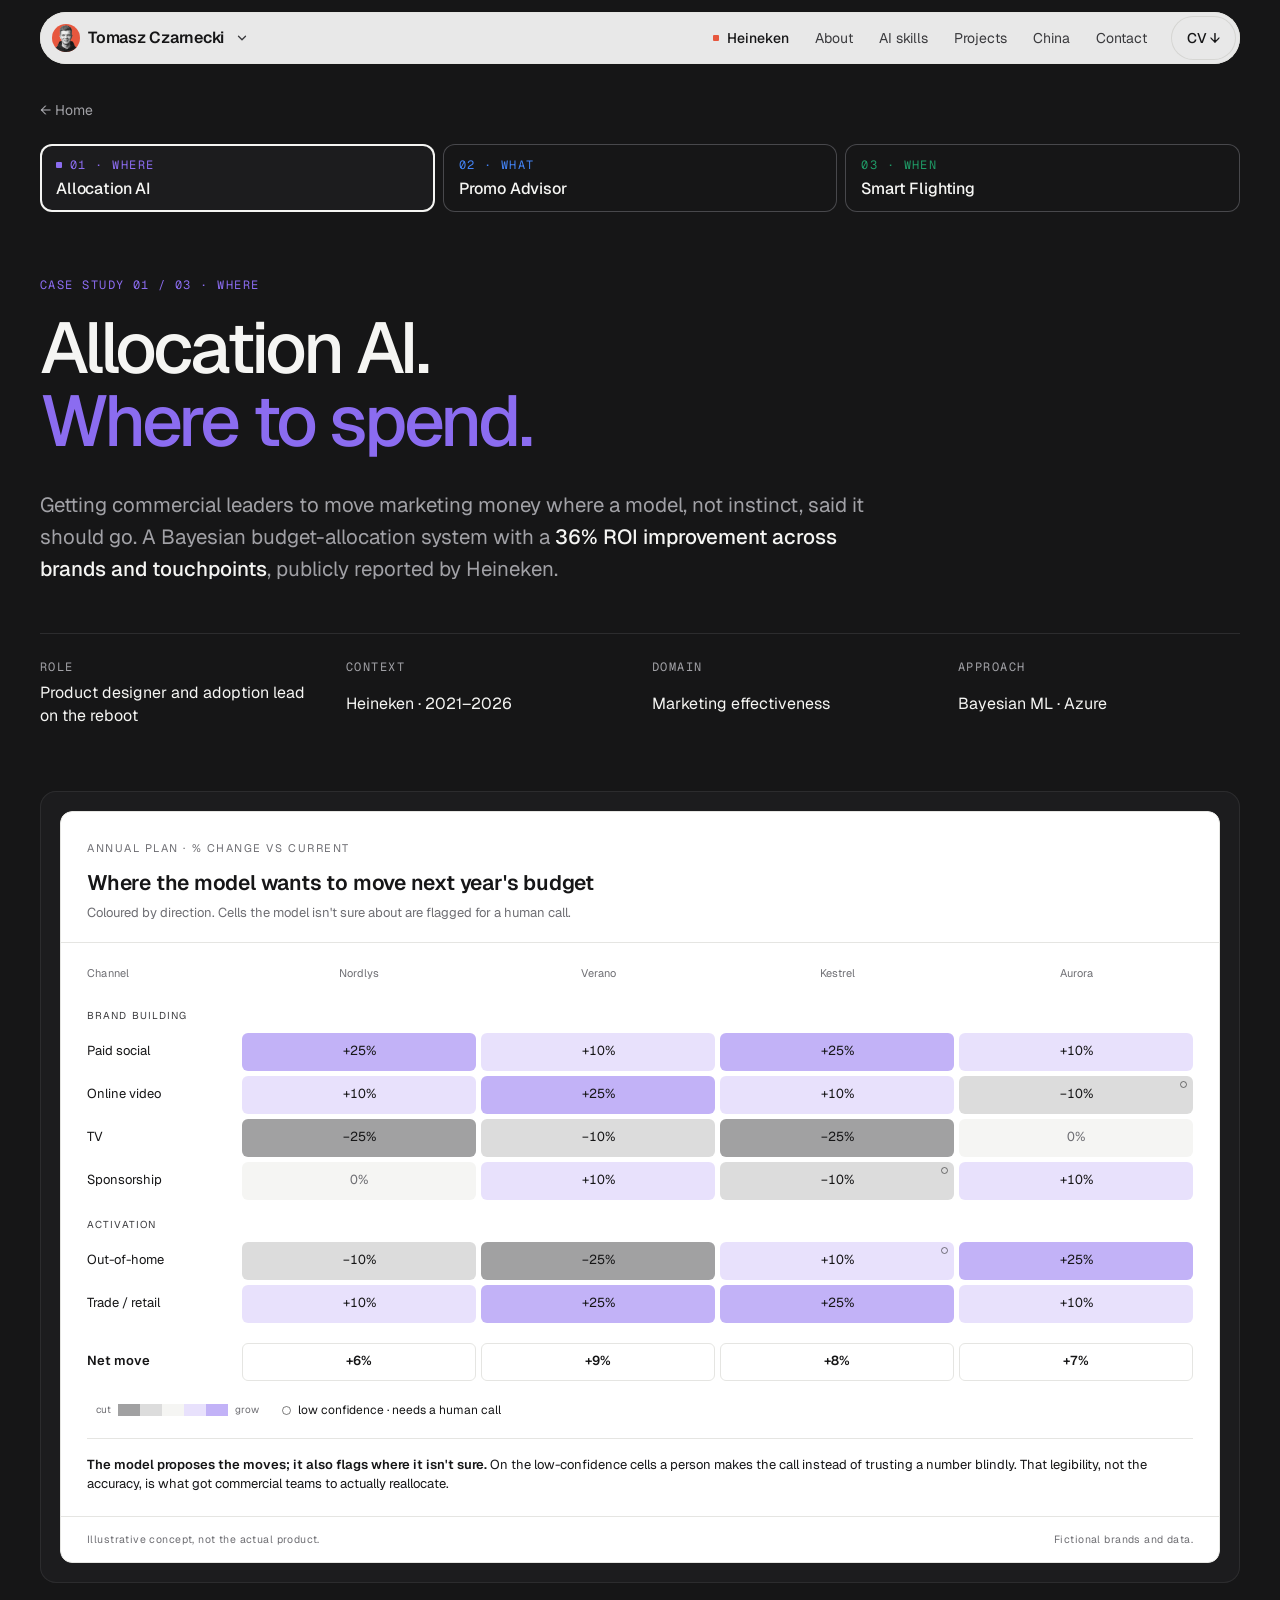
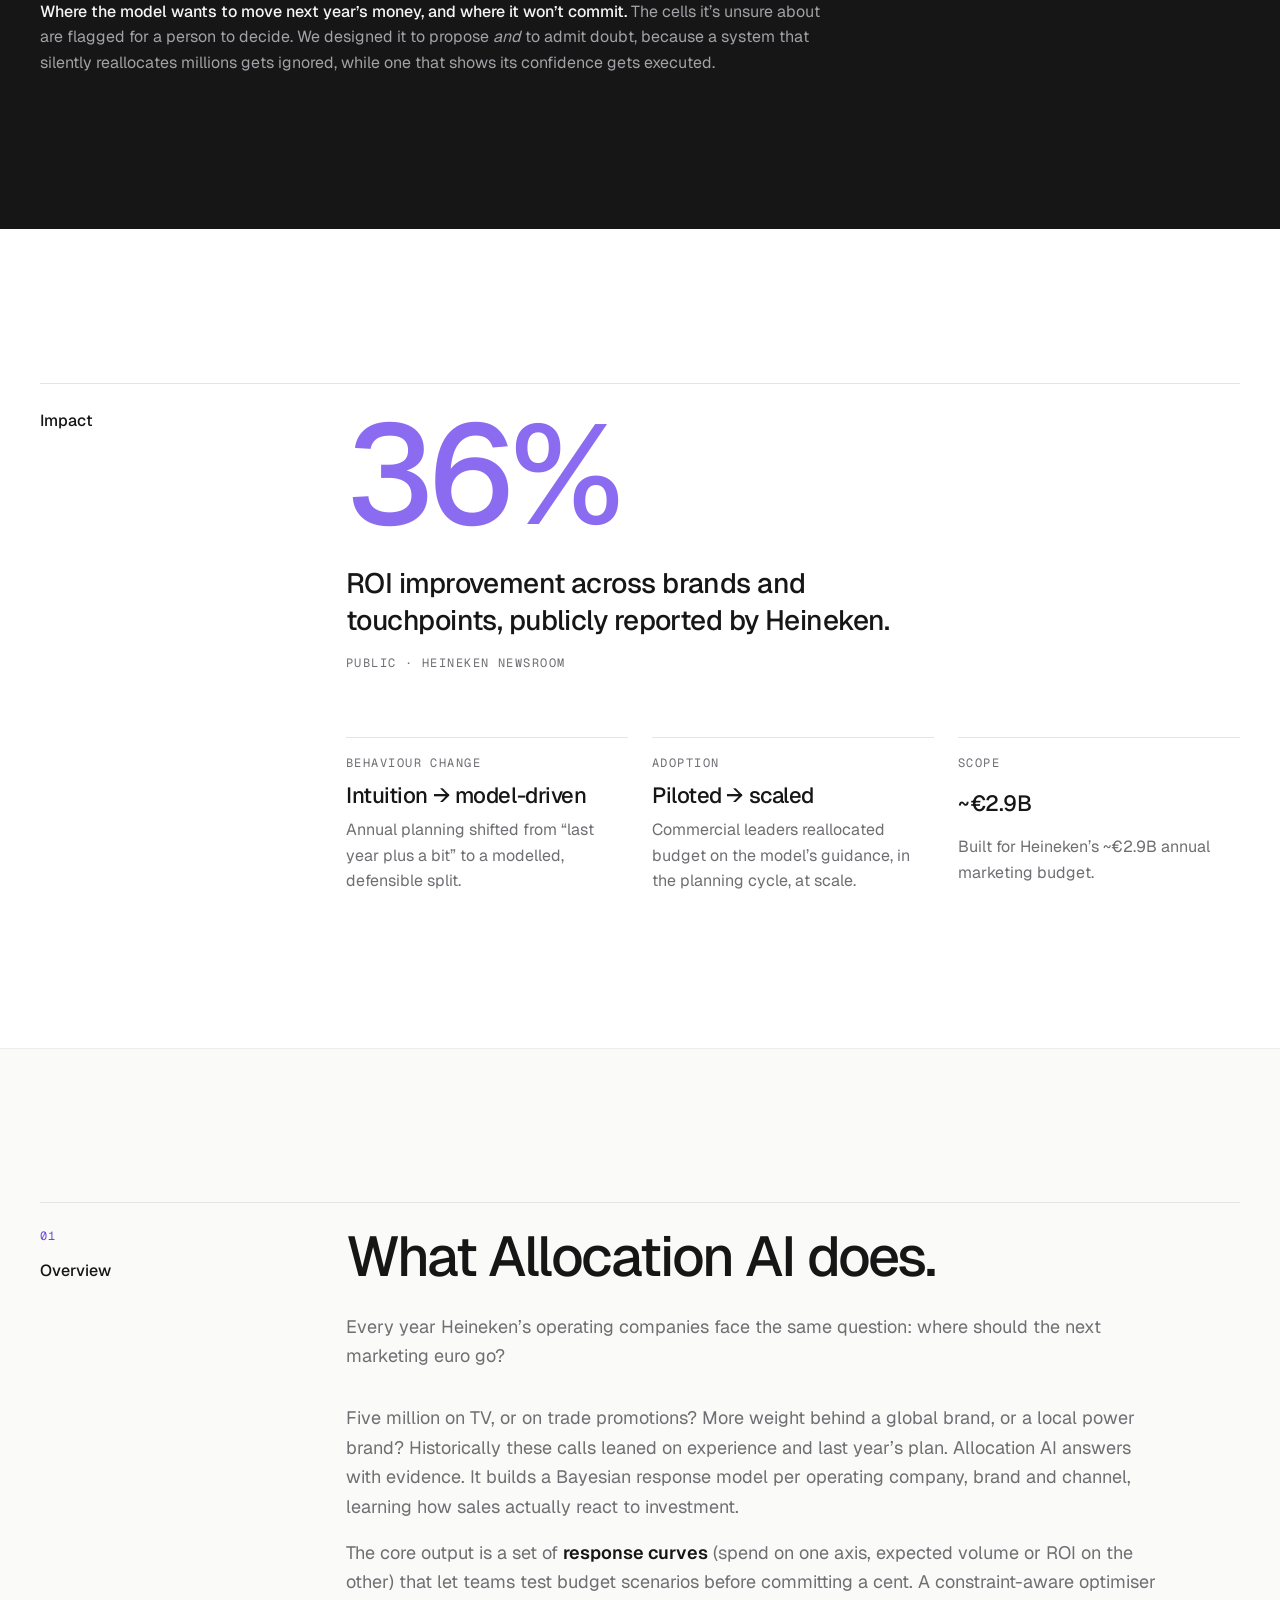
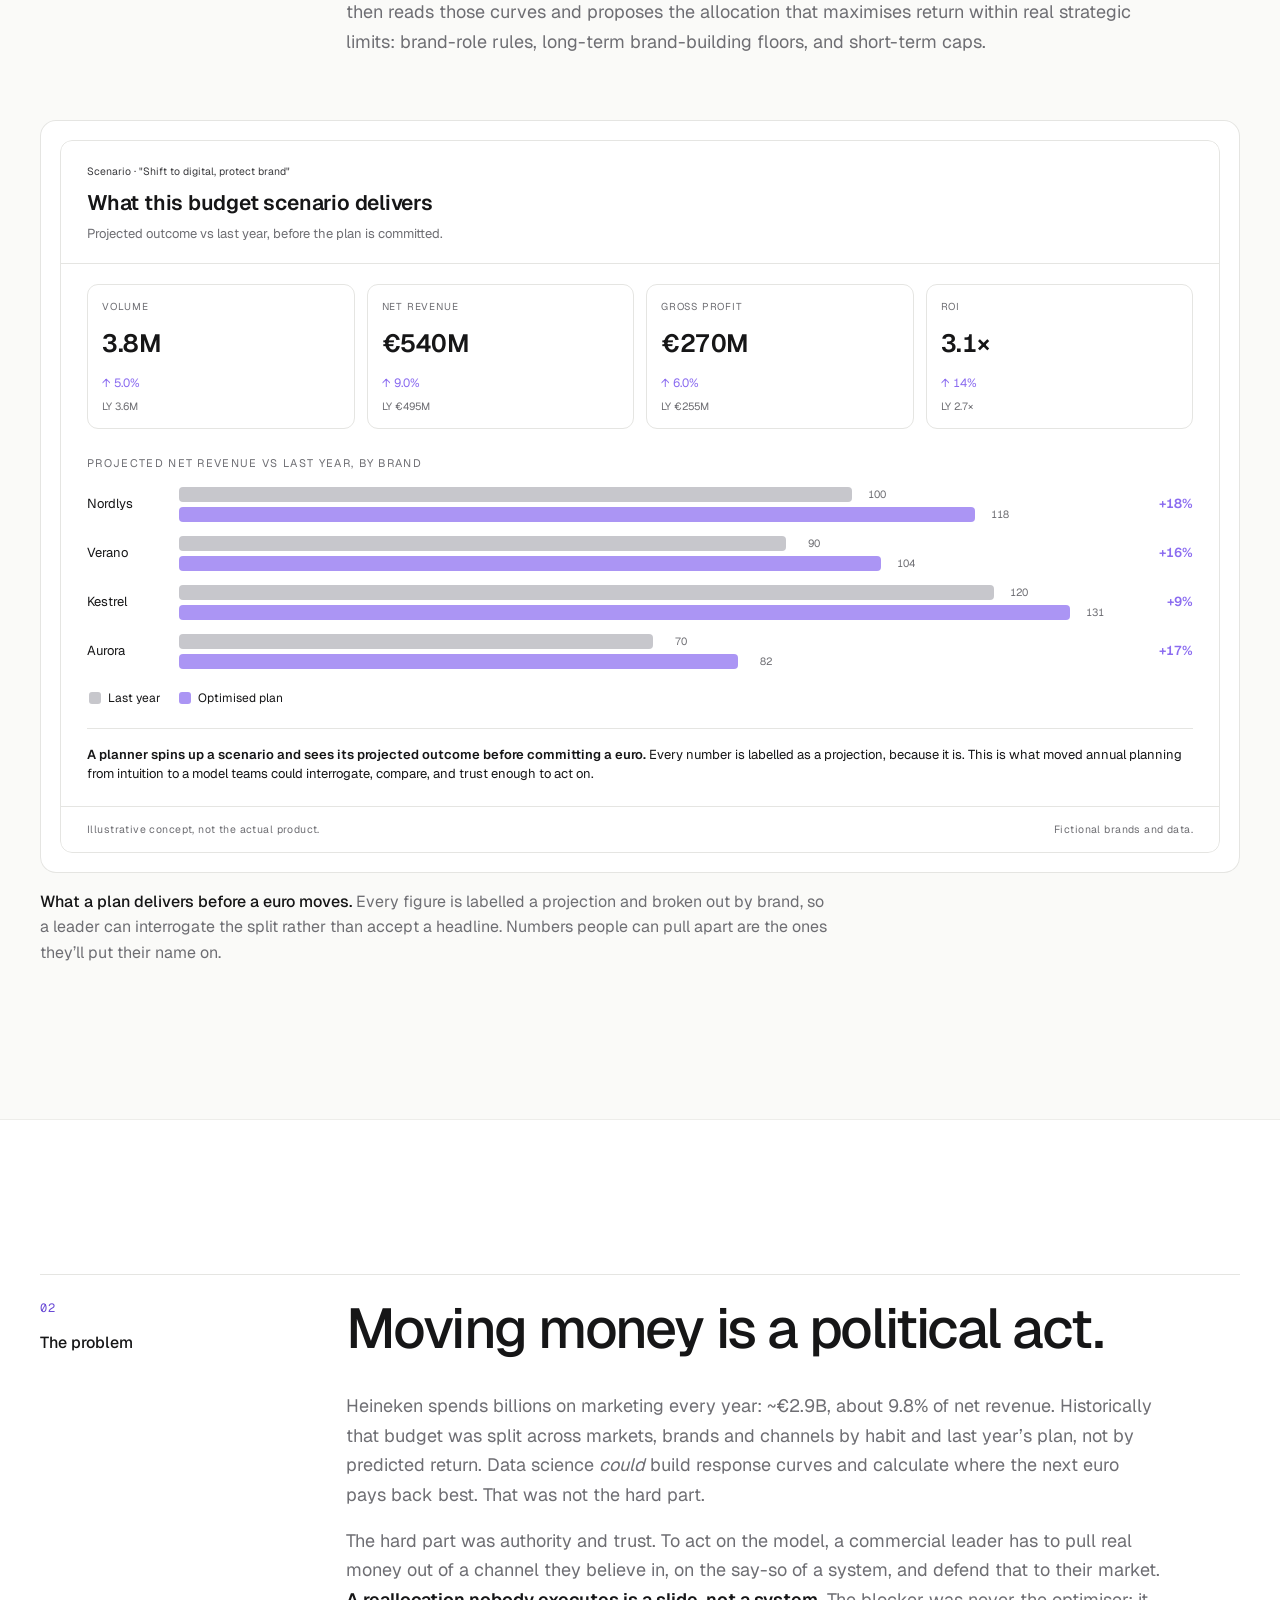
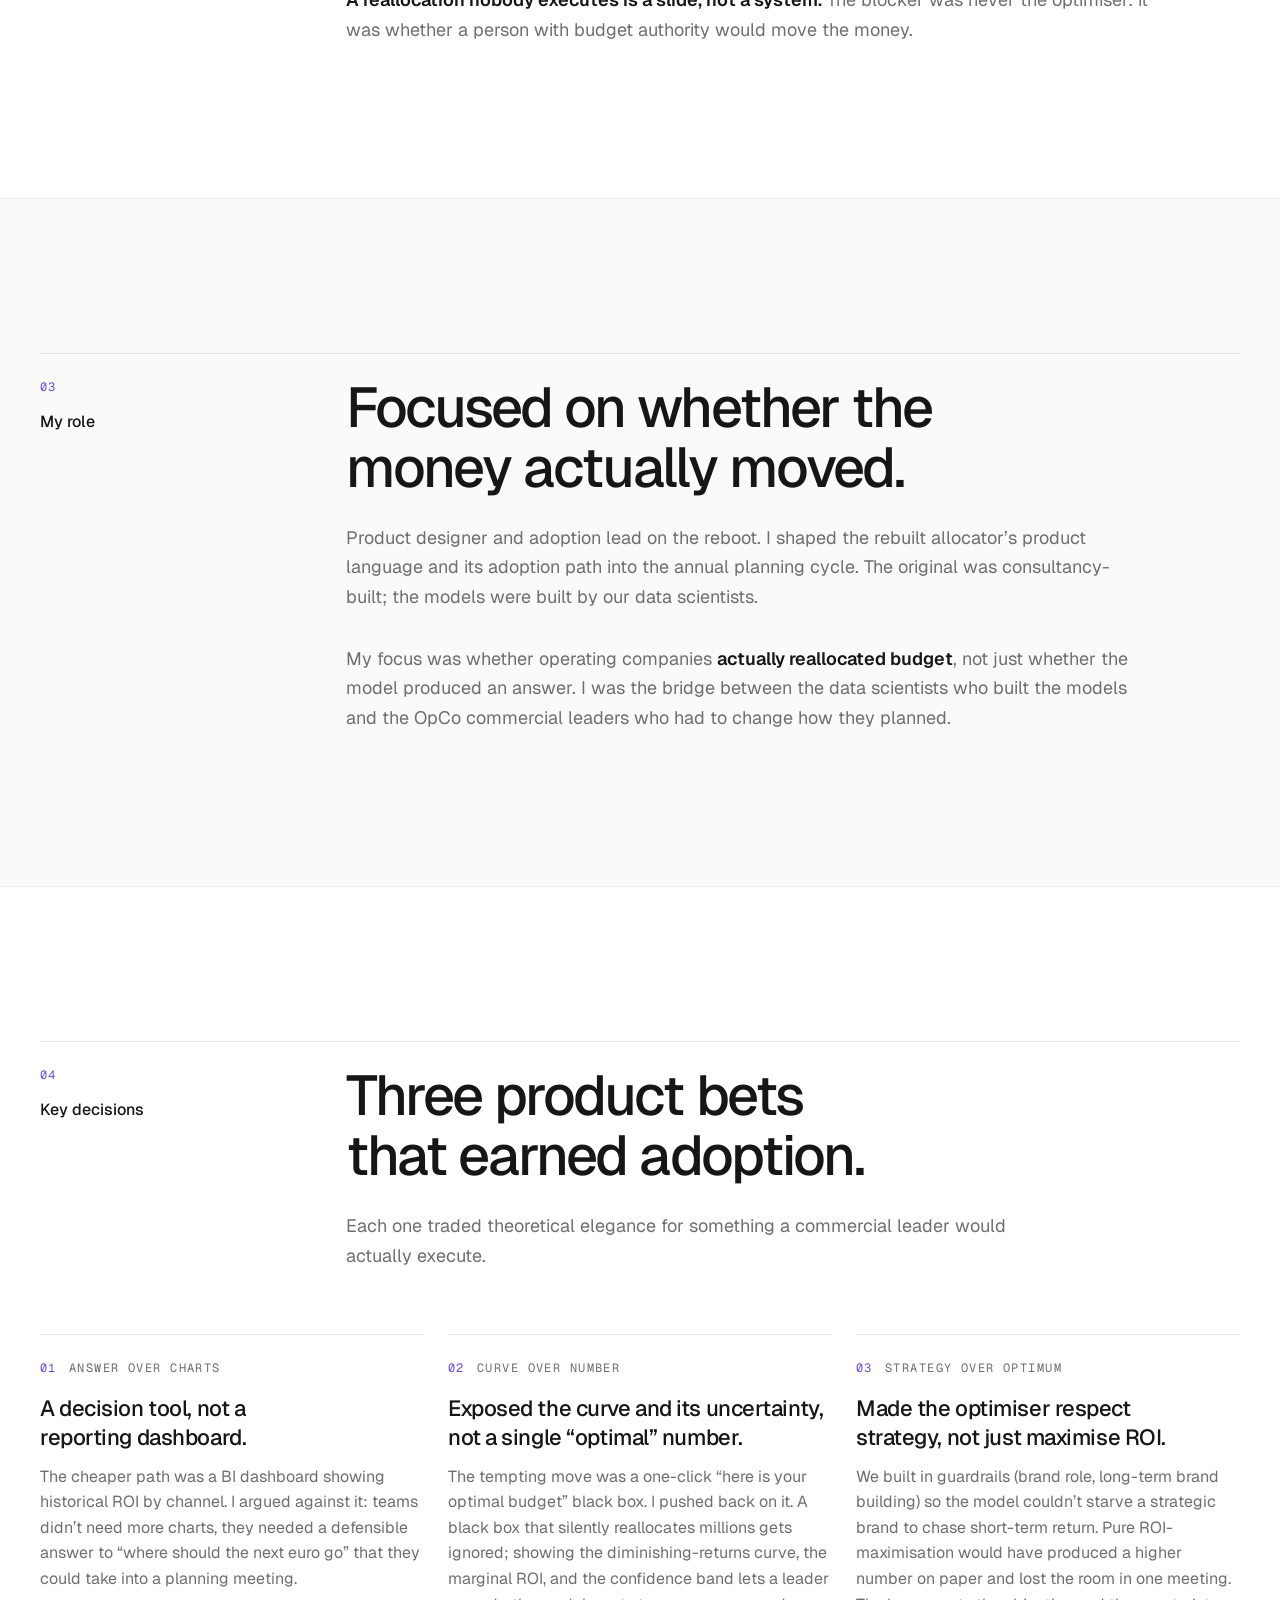
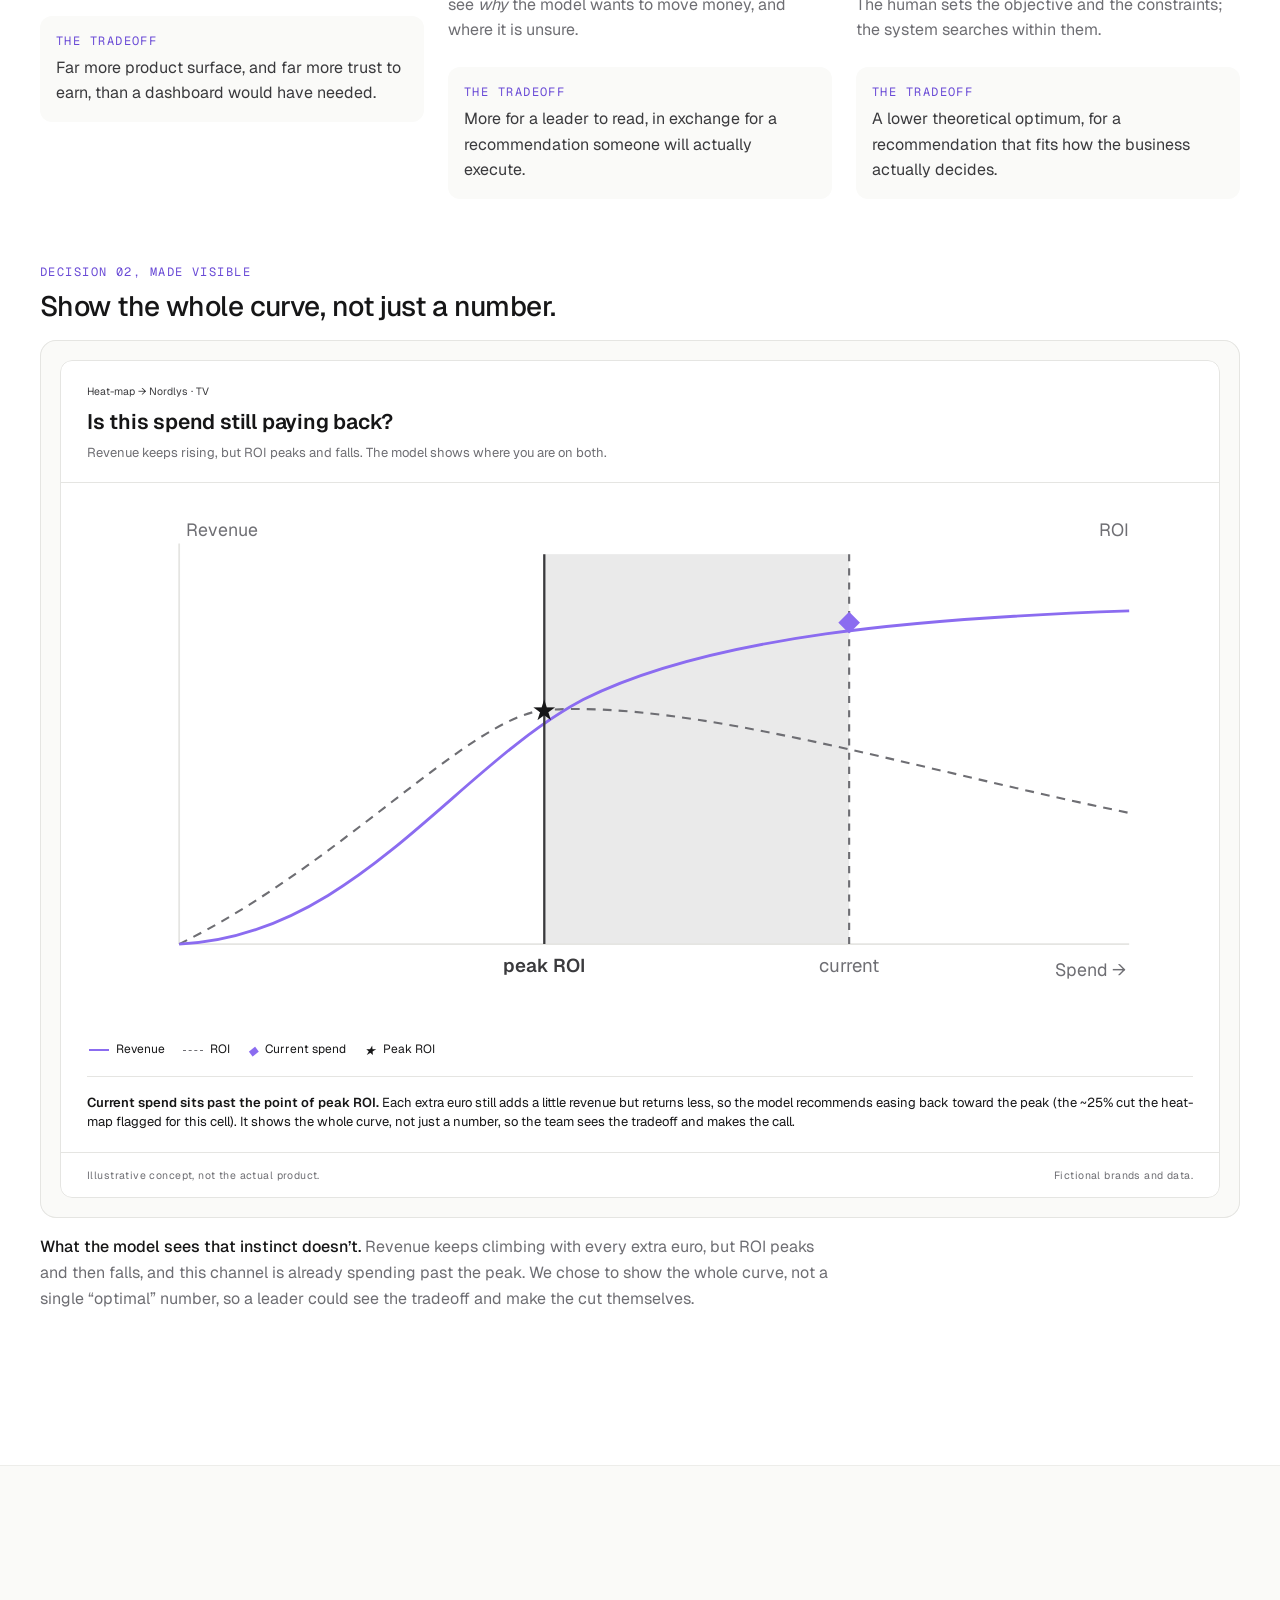
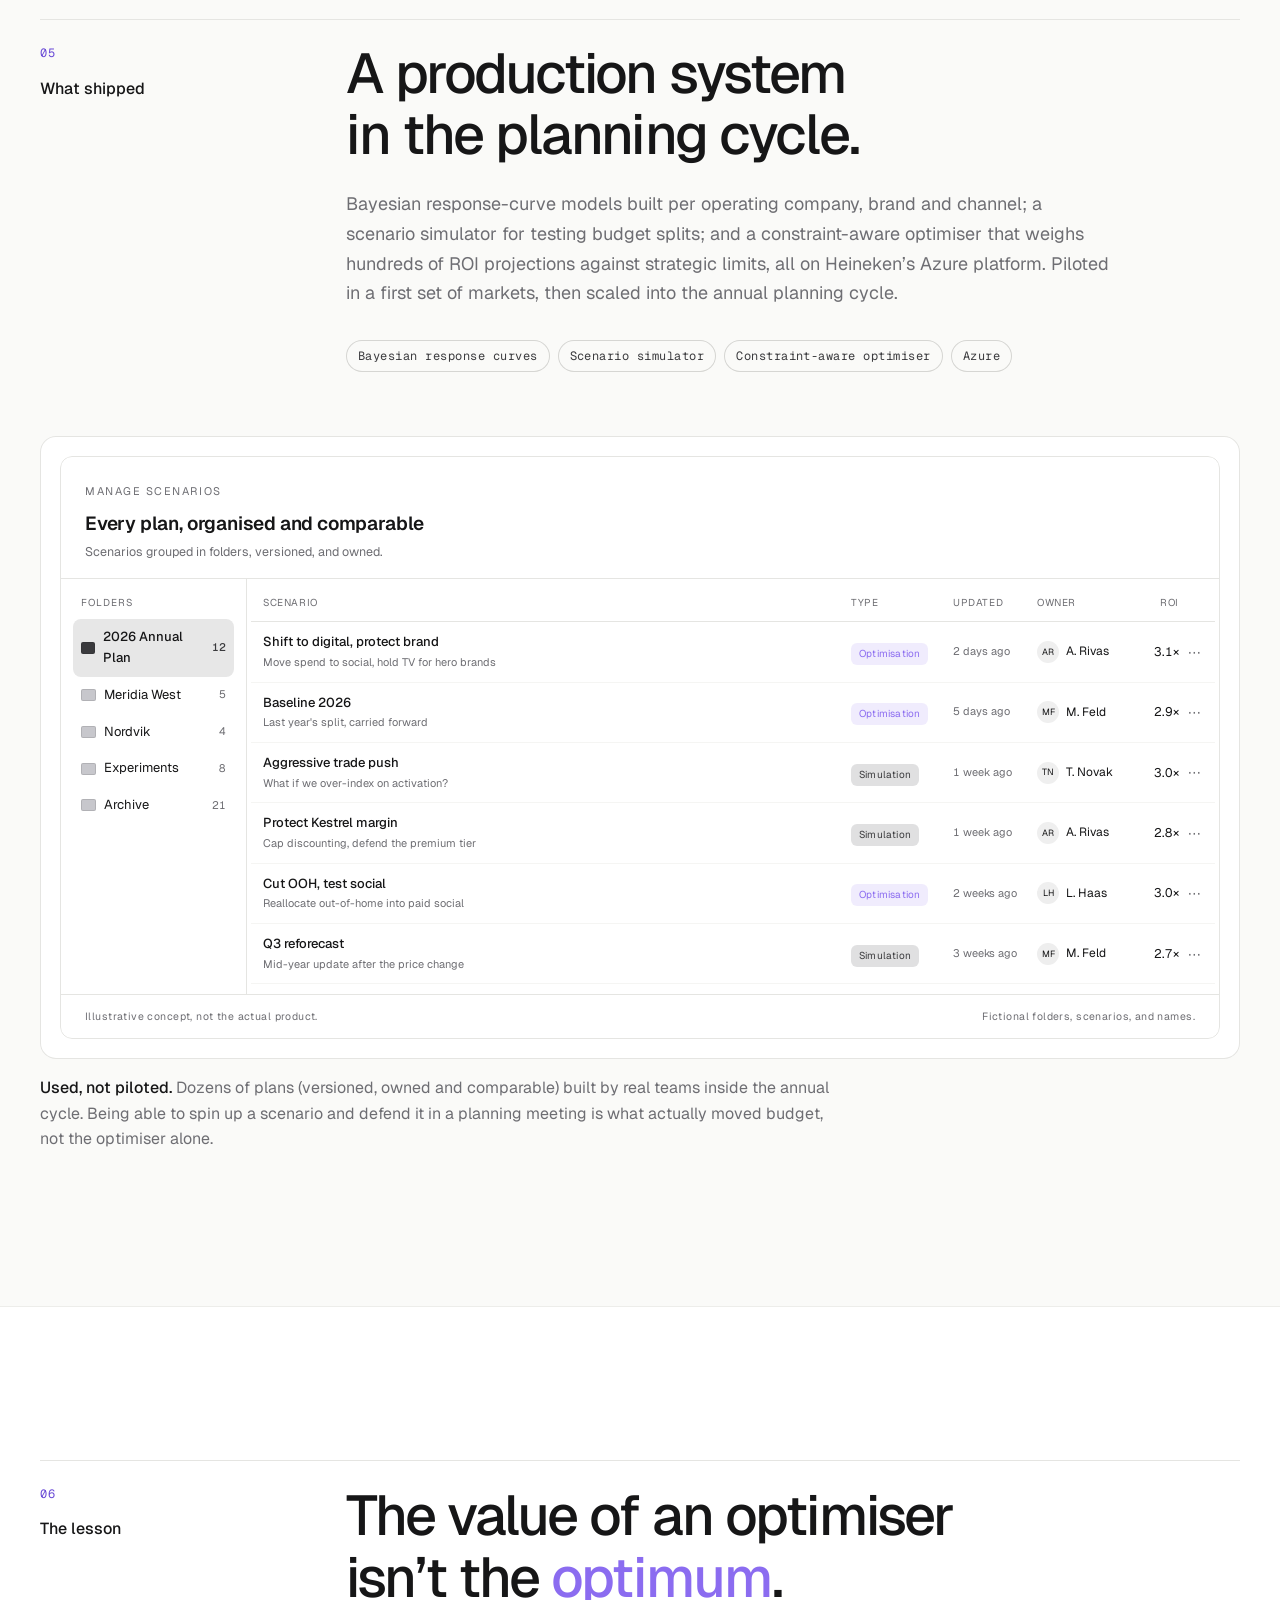
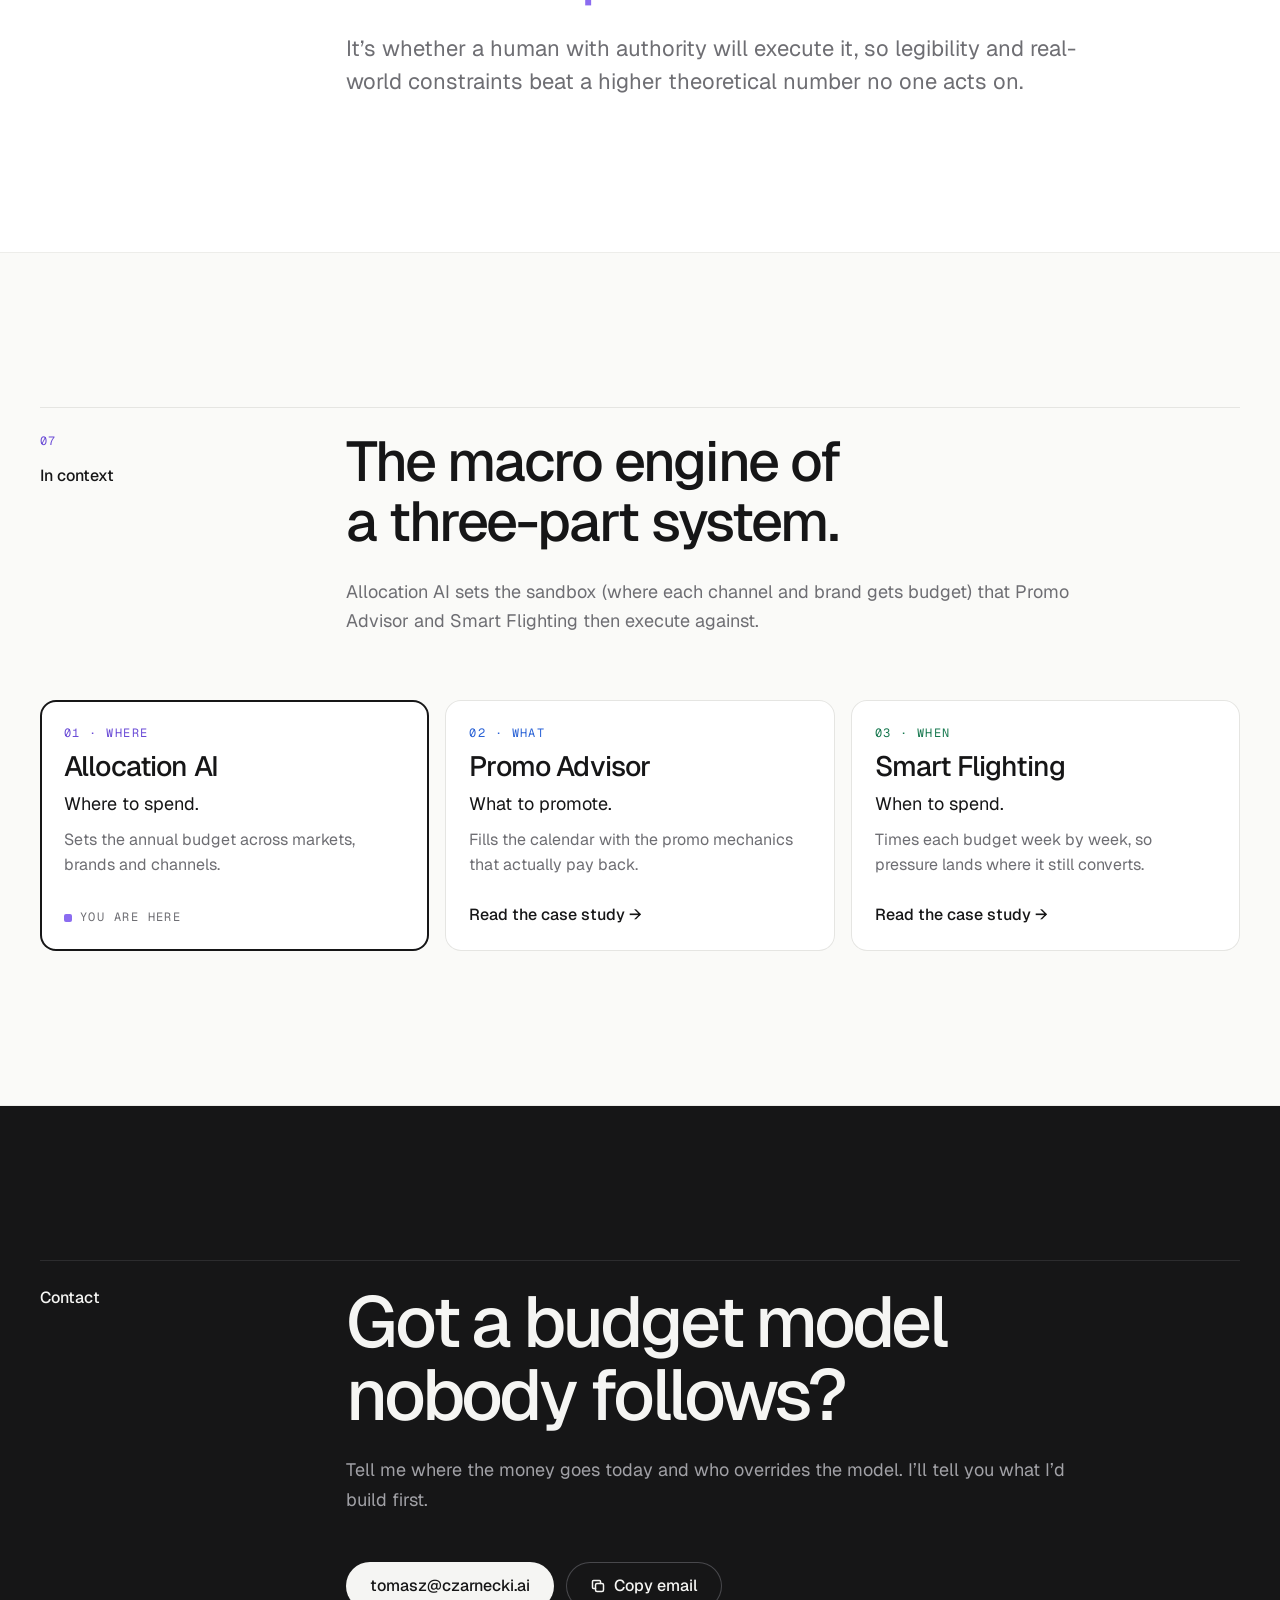
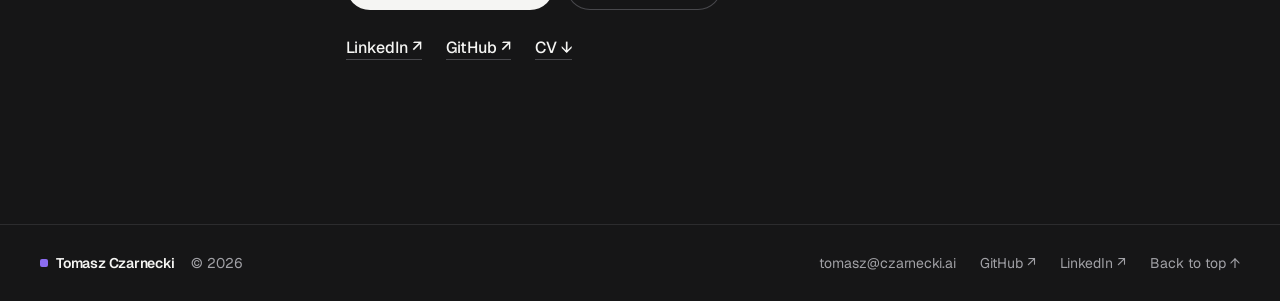
==== commit 466fe1bb: "Merge Skills and AI Orchestrations into one section, AI skills The Hermes and agents block follows t" ====
--- a/allocation-ai.html
+++ b/allocation-ai.html
@@ -99,8 +99,7 @@
       <ul class="nav-links">
         <li><a href="index.html#work" aria-current="page">Heineken</a></li>
         <li><a href="index.html#about">About</a></li>
-        <li><a href="index.html#skills">Skills</a></li>
-        <li><a href="index.html#orchestration">AI Orchestrations</a></li>
+        <li><a href="index.html#skills">AI skills</a></li>
         <li><a href="index.html#projects">Projects</a></li>
         <li><a href="index.html#china">China</a></li>
         <li><a href="#contact">Contact</a></li>
@@ -122,11 +121,10 @@
       <ul class="sheet-links">
         <li><a href="index.html#work" aria-current="page"><span class="sheet-name">Heineken</span><span class="sheet-num">01</span></a></li>
         <li><a href="index.html#about"><span class="sheet-name">About</span><span class="sheet-num">02</span></a></li>
-        <li><a href="index.html#skills"><span class="sheet-name">Skills</span><span class="sheet-num">03</span></a></li>
-        <li><a href="index.html#orchestration"><span class="sheet-name">AI Orchestrations</span><span class="sheet-num">04</span></a></li>
-        <li><a href="index.html#projects"><span class="sheet-name">Projects</span><span class="sheet-num">05</span></a></li>
-        <li><a href="index.html#china"><span class="sheet-name">China</span><span class="sheet-num">06</span></a></li>
-        <li><a href="#contact"><span class="sheet-name">Contact</span><span class="sheet-num">07</span></a></li>
+        <li><a href="index.html#skills"><span class="sheet-name">AI skills</span><span class="sheet-num">03</span></a></li>
+        <li><a href="index.html#projects"><span class="sheet-name">Projects</span><span class="sheet-num">04</span></a></li>
+        <li><a href="index.html#china"><span class="sheet-name">China</span><span class="sheet-num">05</span></a></li>
+        <li><a href="#contact"><span class="sheet-name">Contact</span><span class="sheet-num">06</span></a></li>
       </ul>
     </nav>
     <div class="sheet-foot od-cluster">
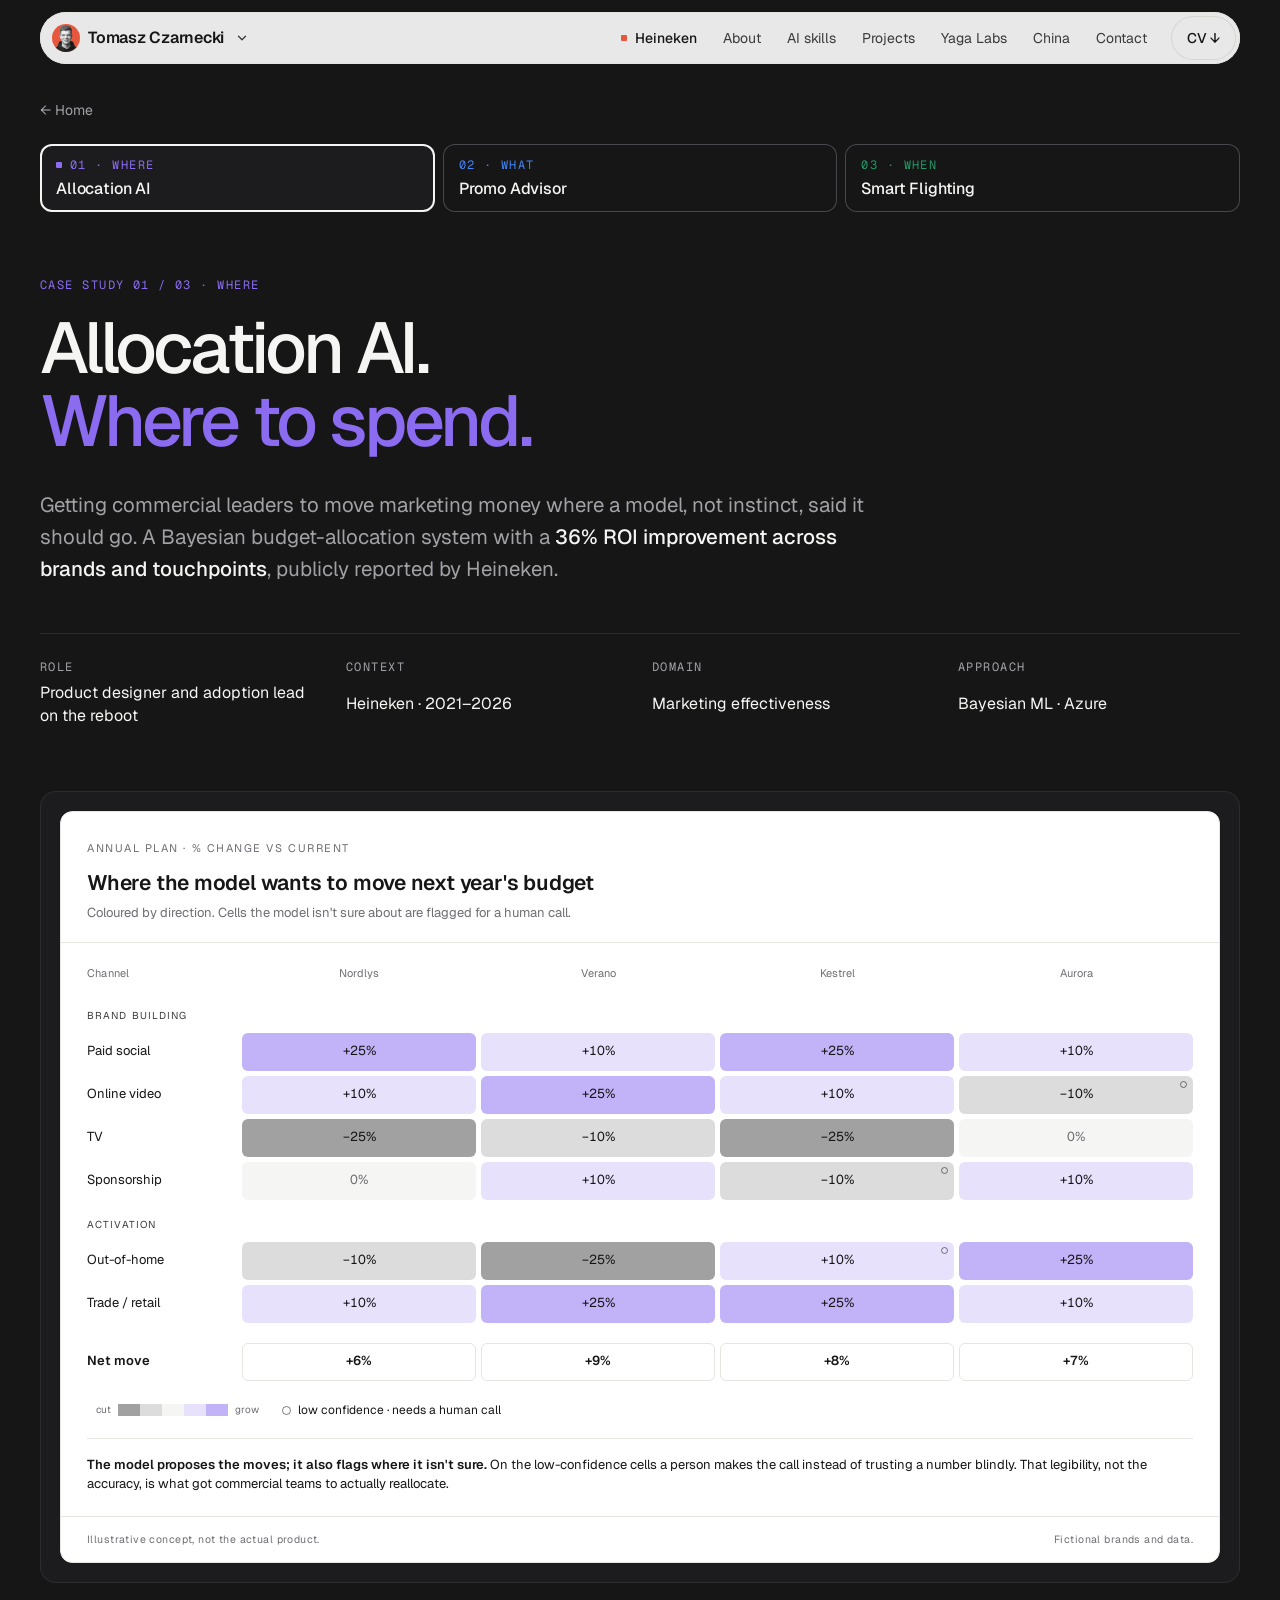
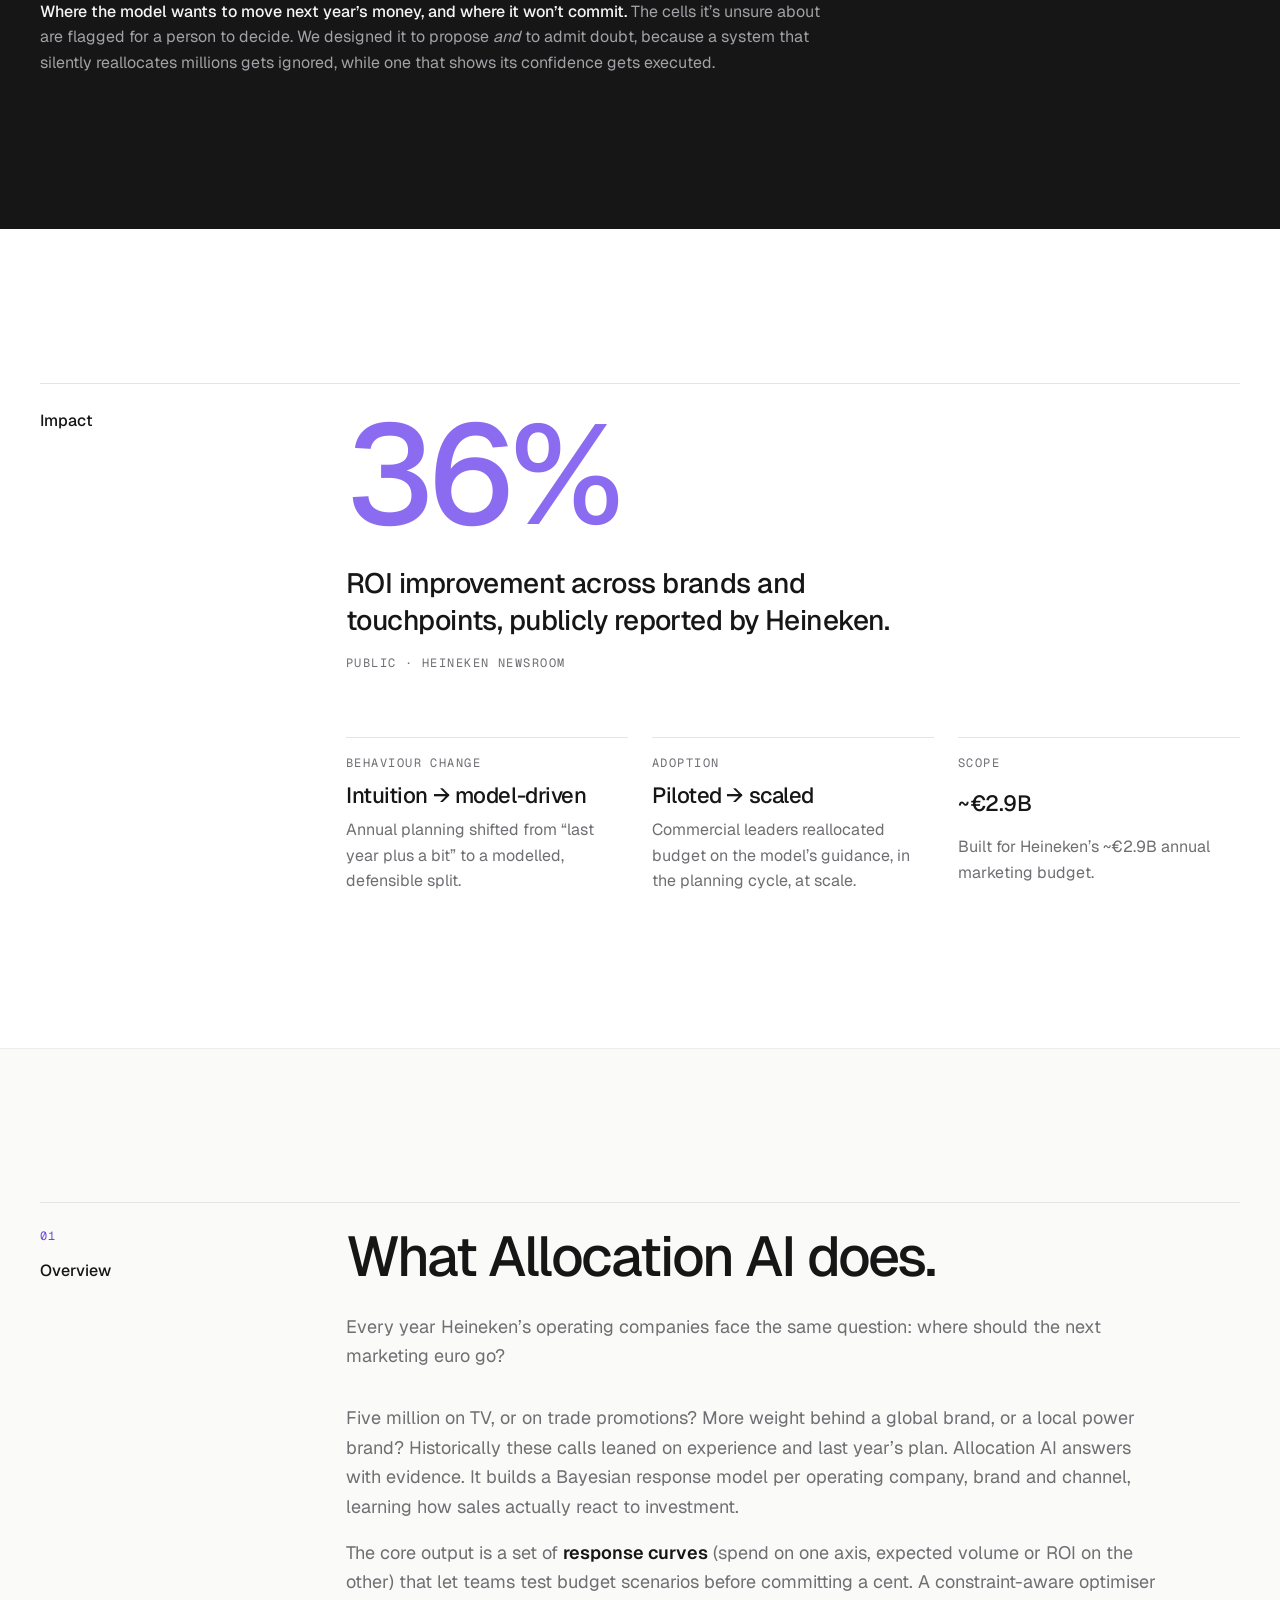
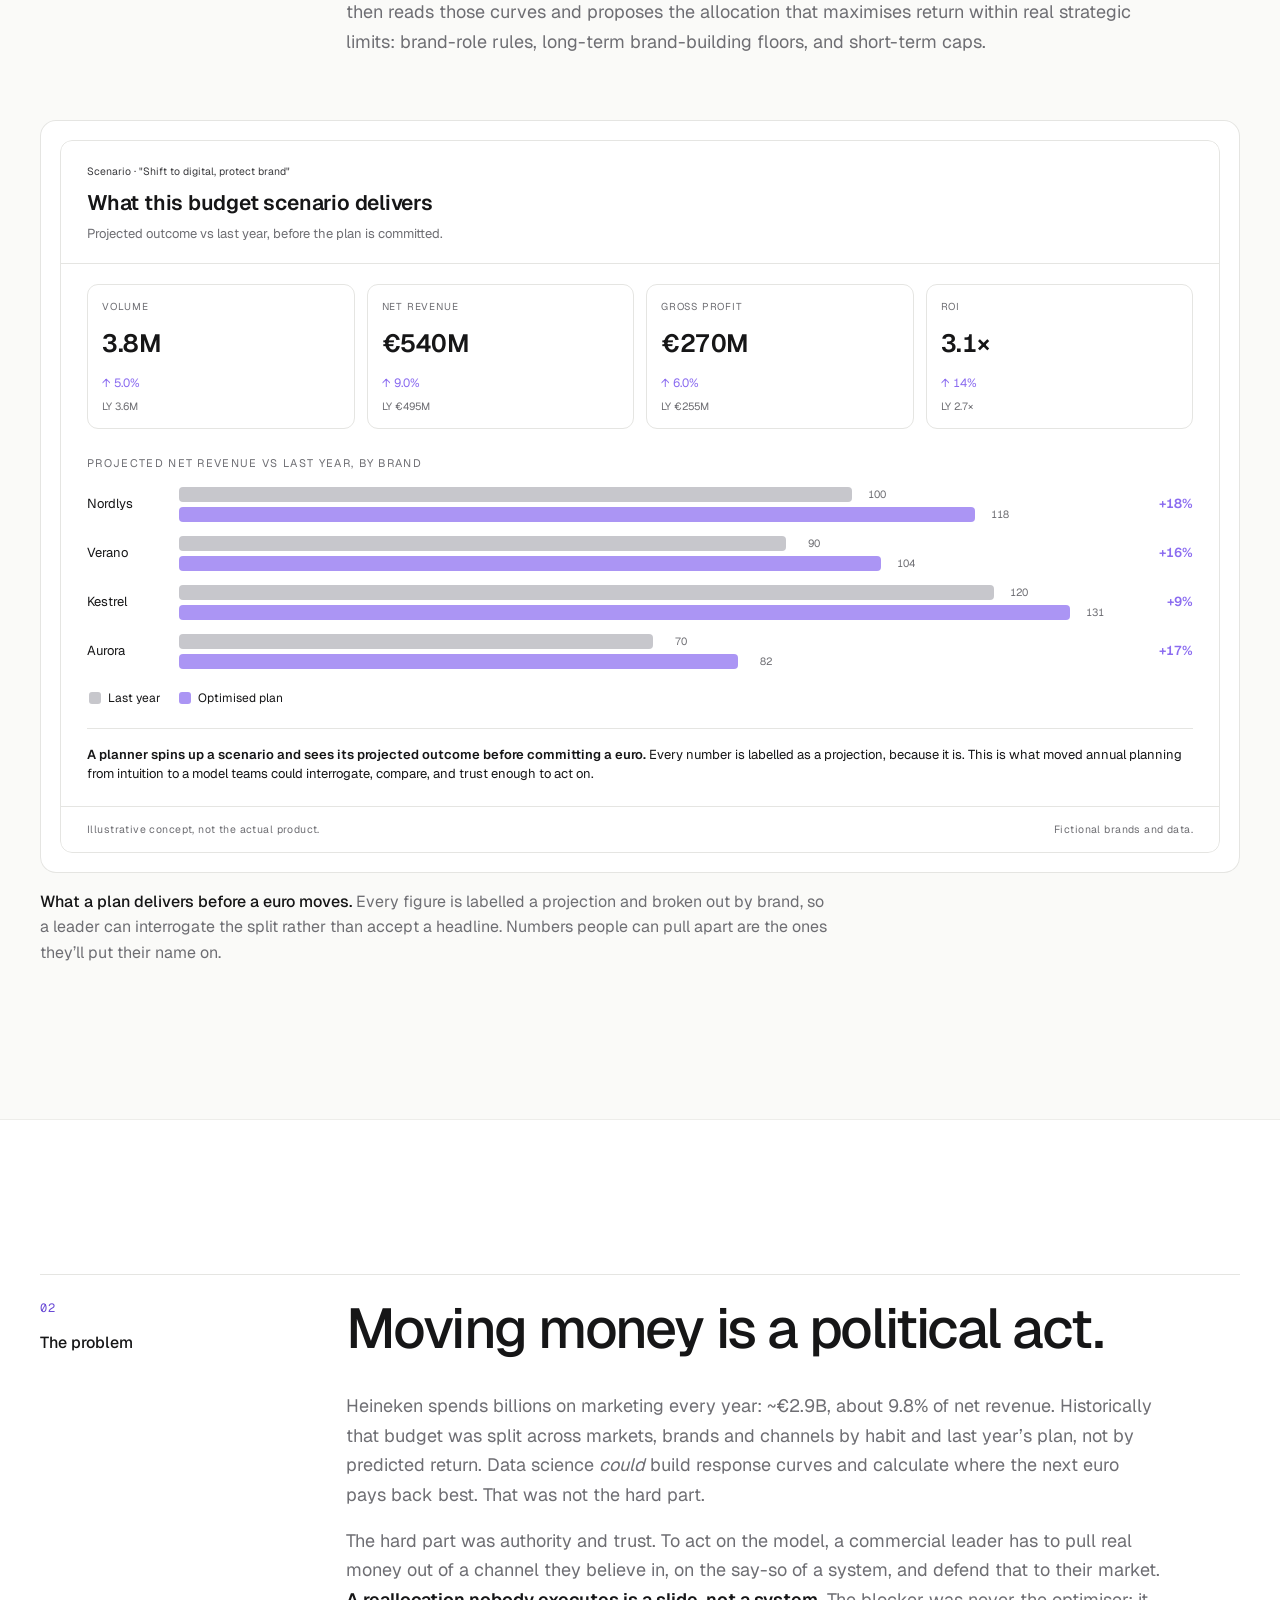
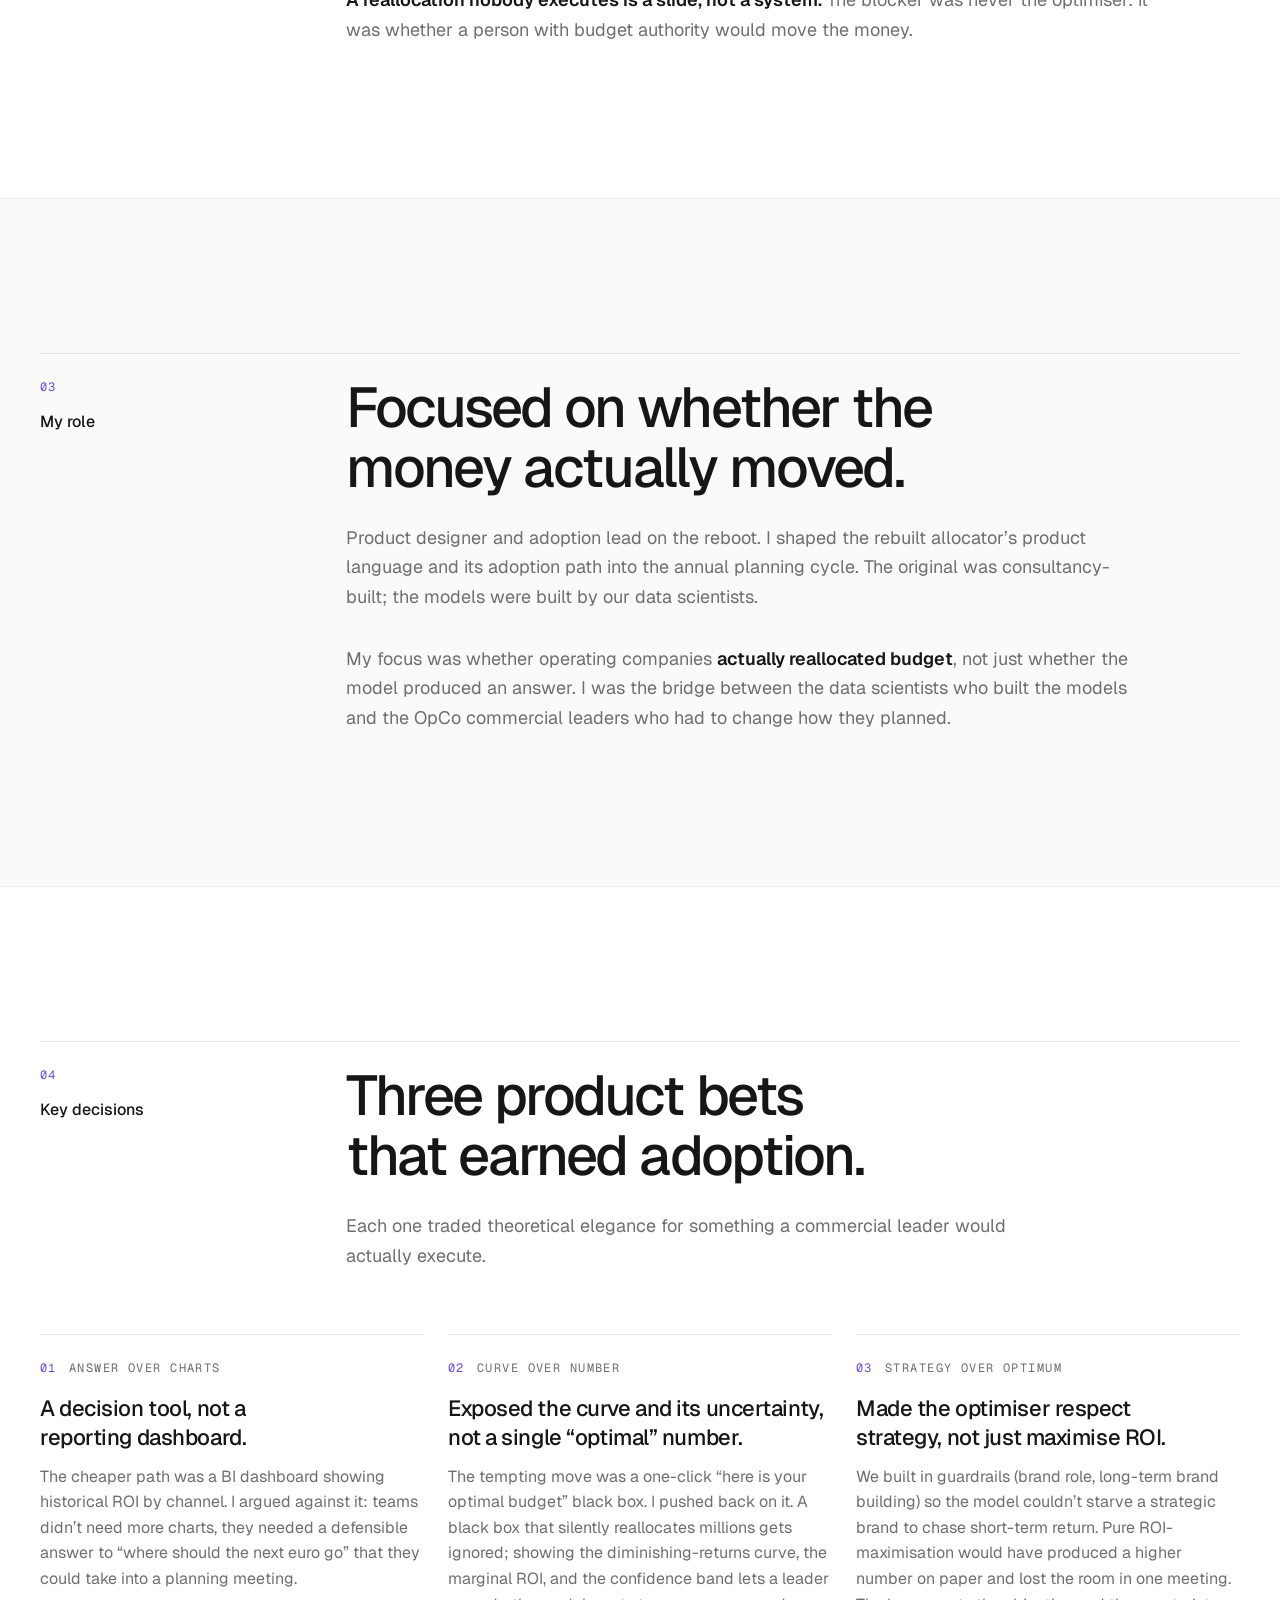
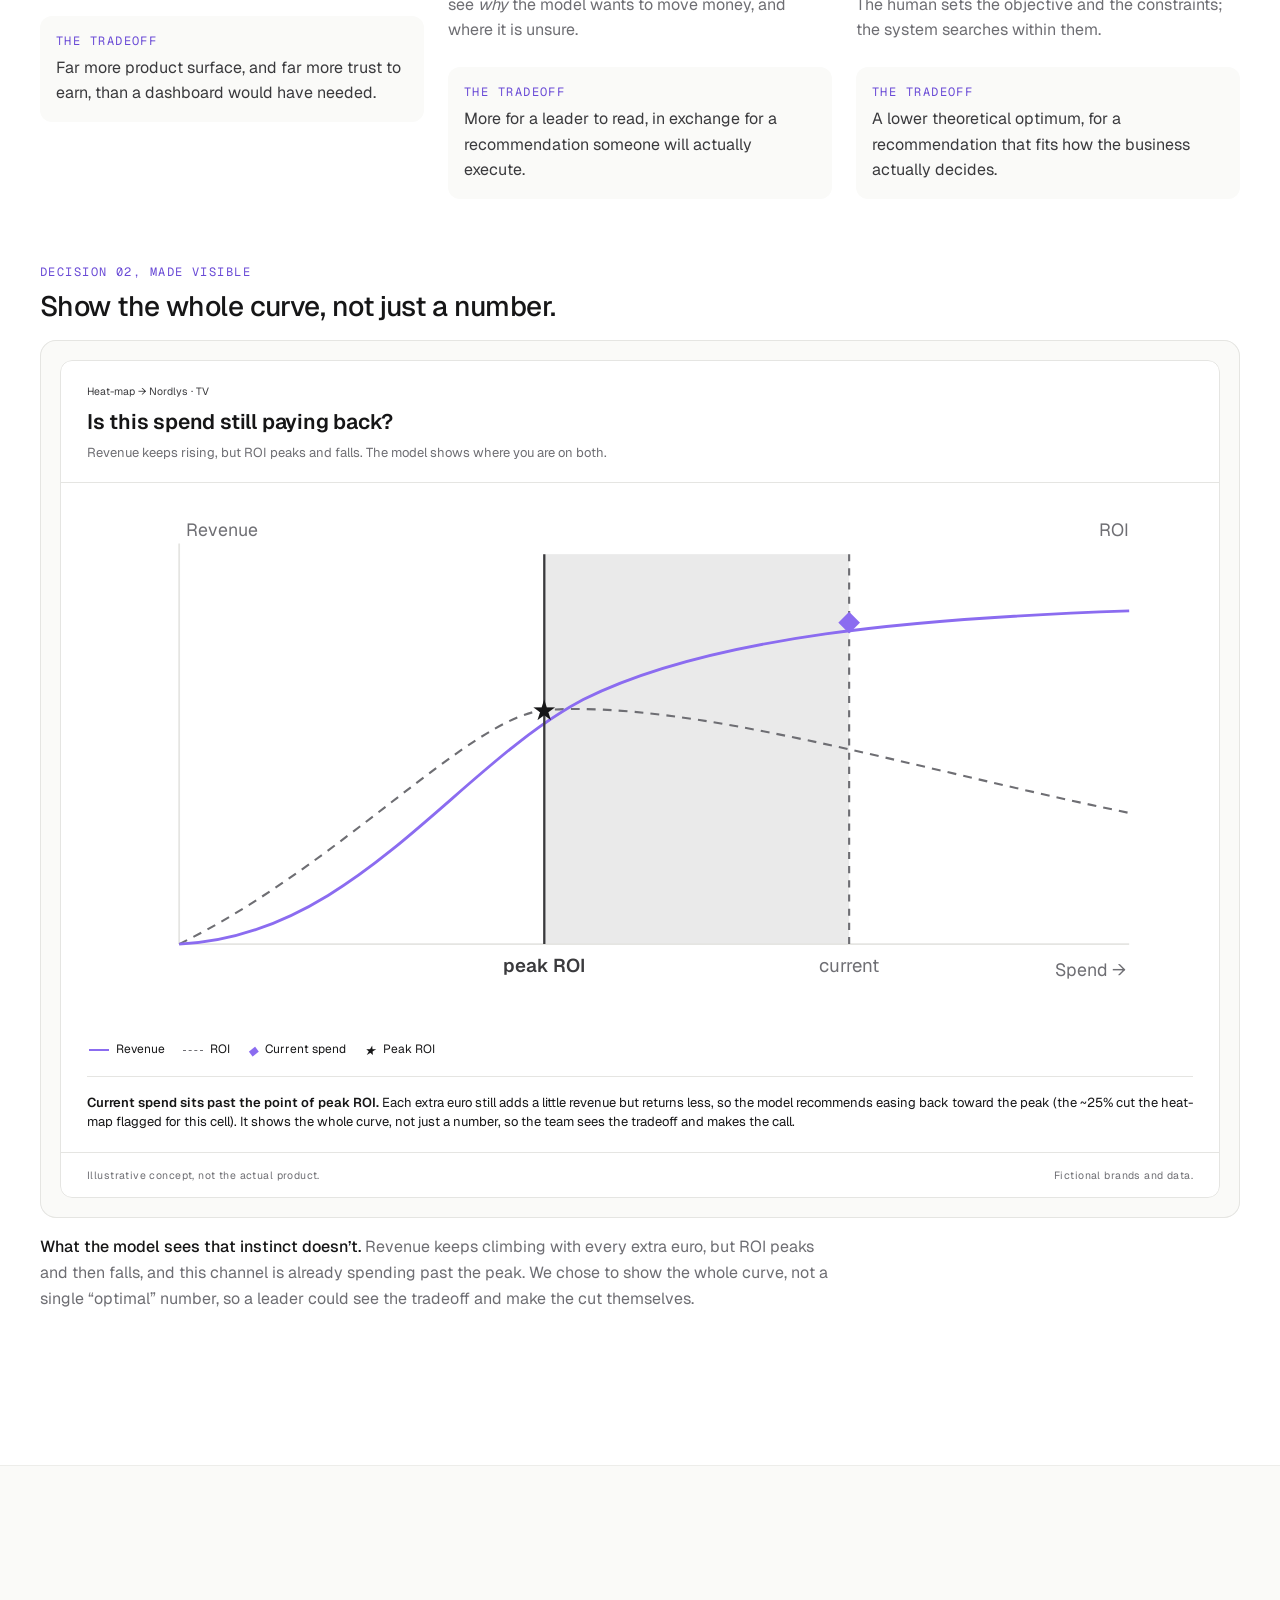
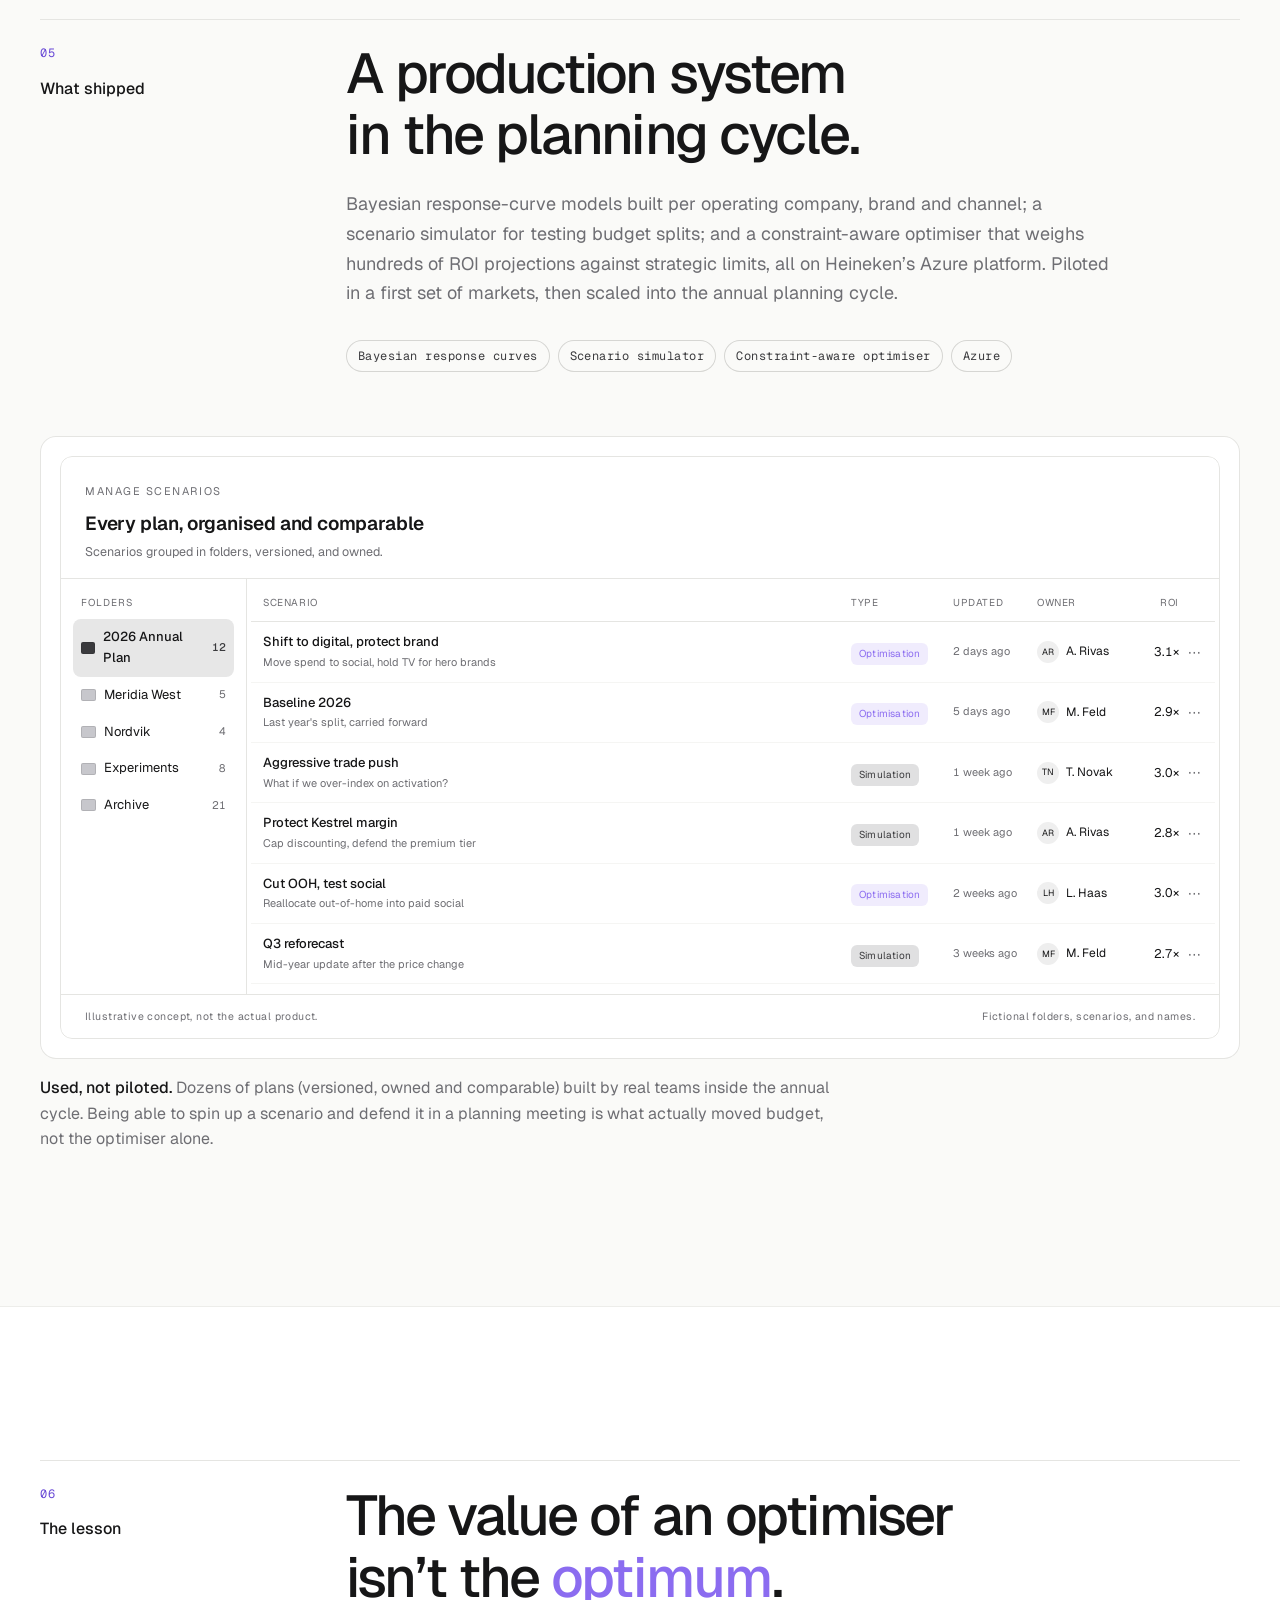
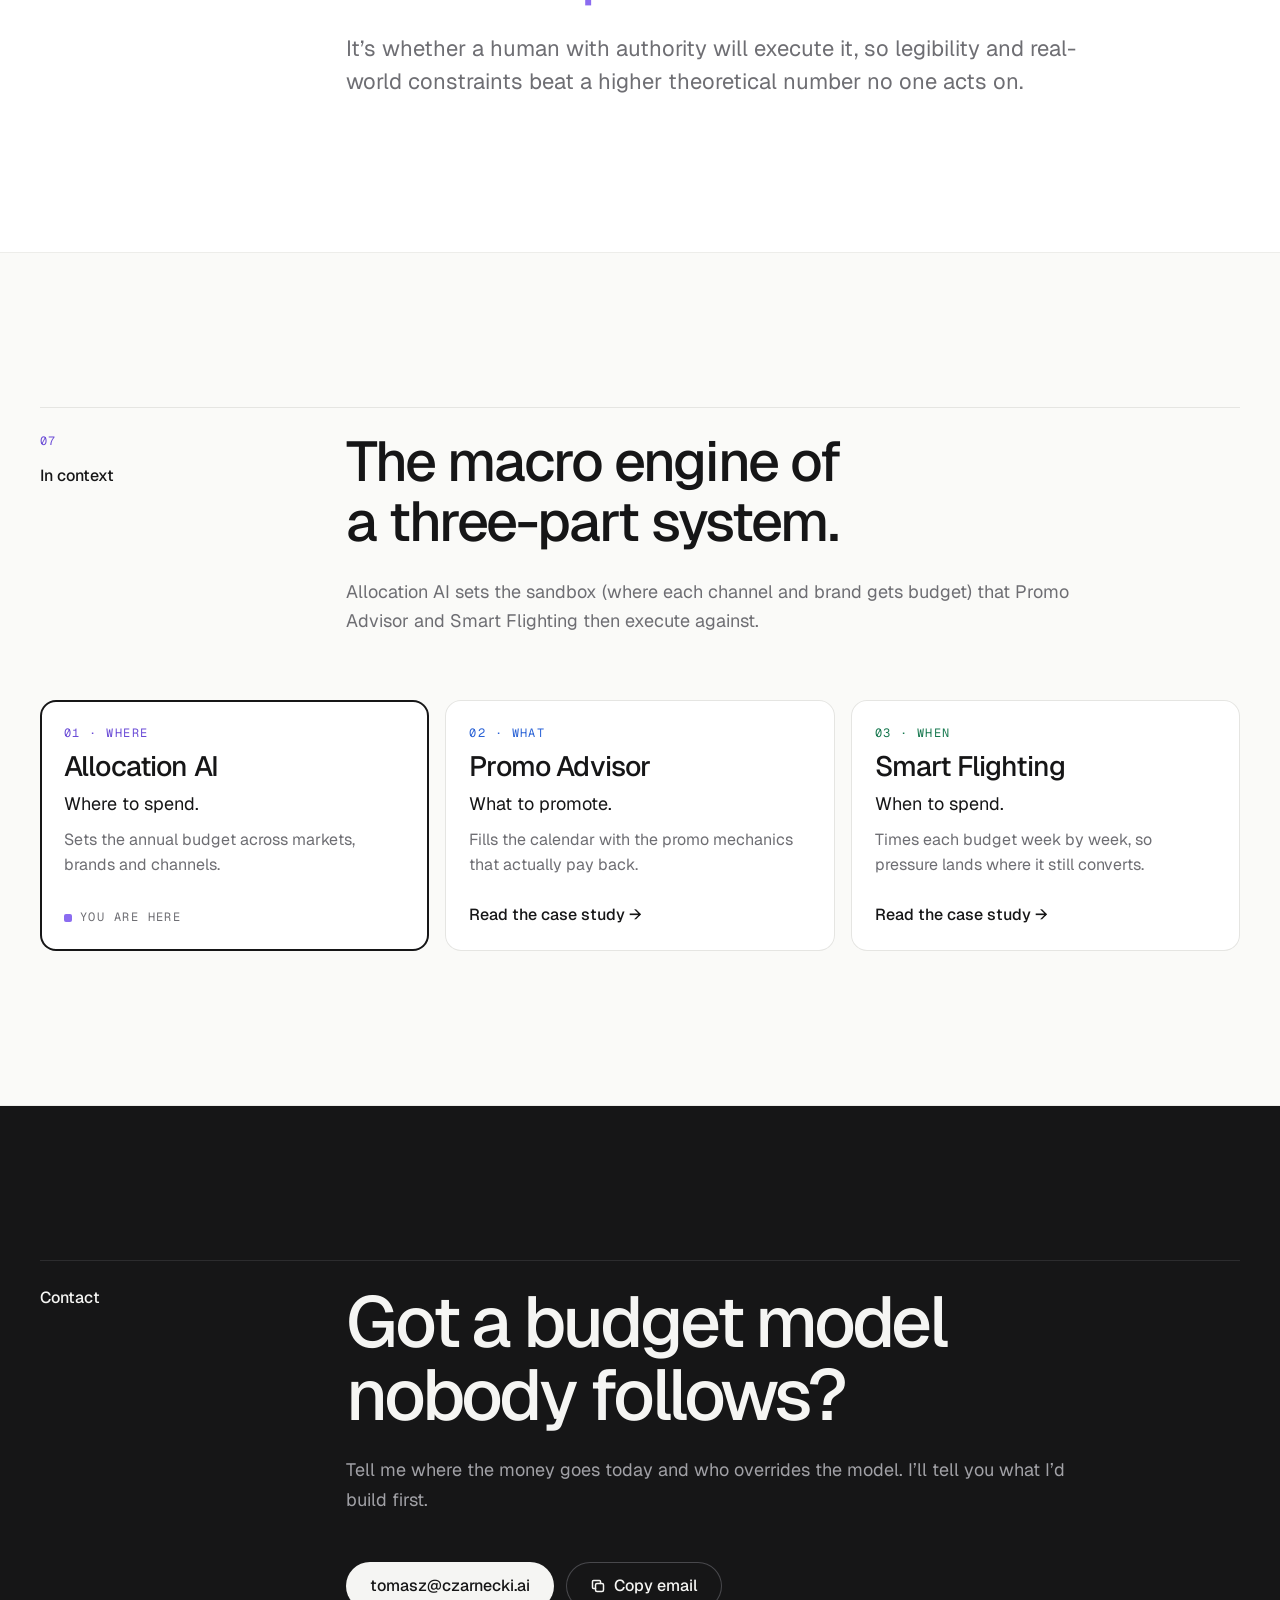
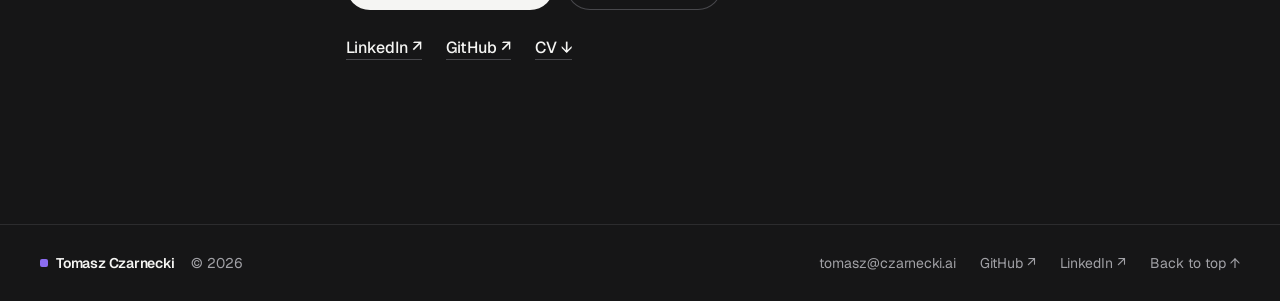
==== commit 43400bb1: "Yaga Labs gets its own section 05 The tile moves out of Projects into a new 'Yaga Labs · Business ca" ====
--- a/allocation-ai.html
+++ b/allocation-ai.html
@@ -101,6 +101,7 @@
         <li><a href="index.html#about">About</a></li>
         <li><a href="index.html#skills">AI skills</a></li>
         <li><a href="index.html#projects">Projects</a></li>
+        <li><a href="index.html#yagalabs">Yaga Labs</a></li>
         <li><a href="index.html#china">China</a></li>
         <li><a href="#contact">Contact</a></li>
       </ul>
@@ -123,8 +124,9 @@
         <li><a href="index.html#about"><span class="sheet-name">About</span><span class="sheet-num">02</span></a></li>
         <li><a href="index.html#skills"><span class="sheet-name">AI skills</span><span class="sheet-num">03</span></a></li>
         <li><a href="index.html#projects"><span class="sheet-name">Projects</span><span class="sheet-num">04</span></a></li>
-        <li><a href="index.html#china"><span class="sheet-name">China</span><span class="sheet-num">05</span></a></li>
-        <li><a href="#contact"><span class="sheet-name">Contact</span><span class="sheet-num">06</span></a></li>
+        <li><a href="index.html#yagalabs"><span class="sheet-name">Yaga Labs</span><span class="sheet-num">05</span></a></li>
+        <li><a href="index.html#china"><span class="sheet-name">China</span><span class="sheet-num">06</span></a></li>
+        <li><a href="#contact"><span class="sheet-name">Contact</span><span class="sheet-num">07</span></a></li>
       </ul>
     </nav>
     <div class="sheet-foot od-cluster">
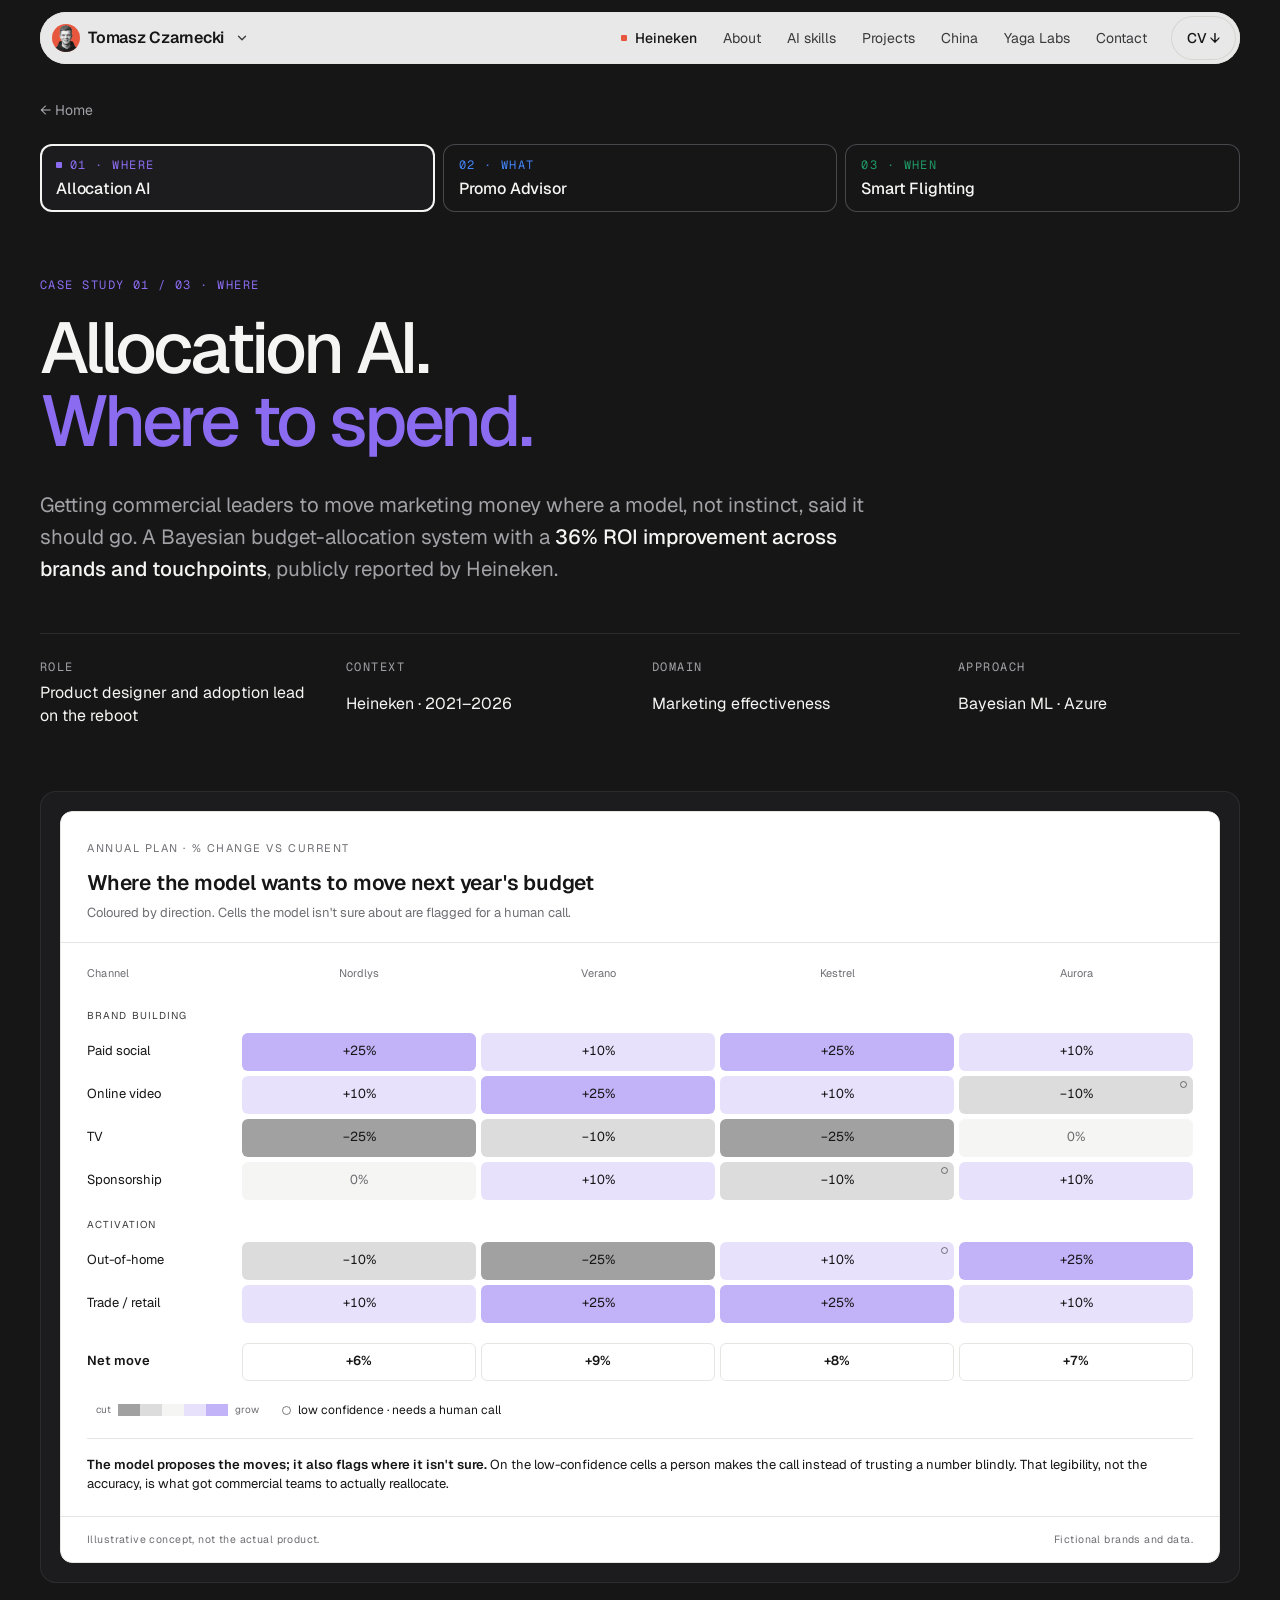
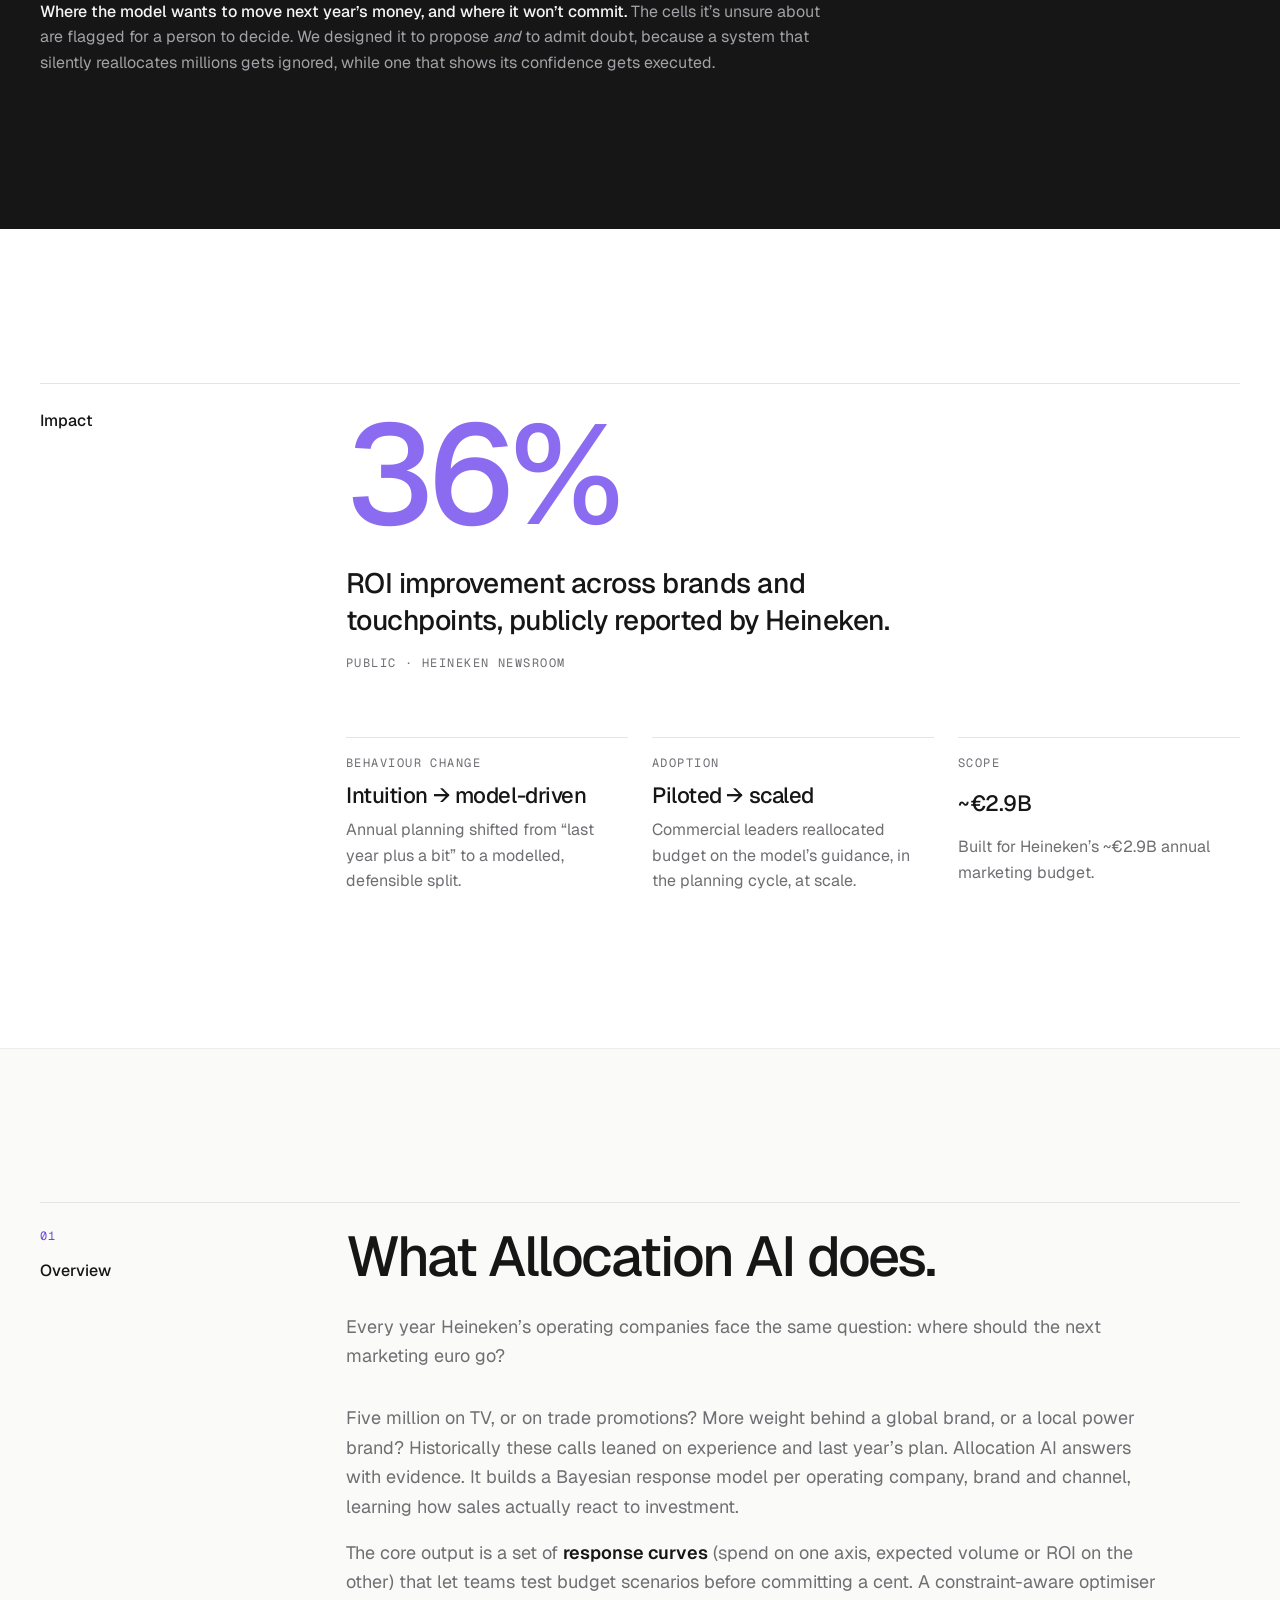
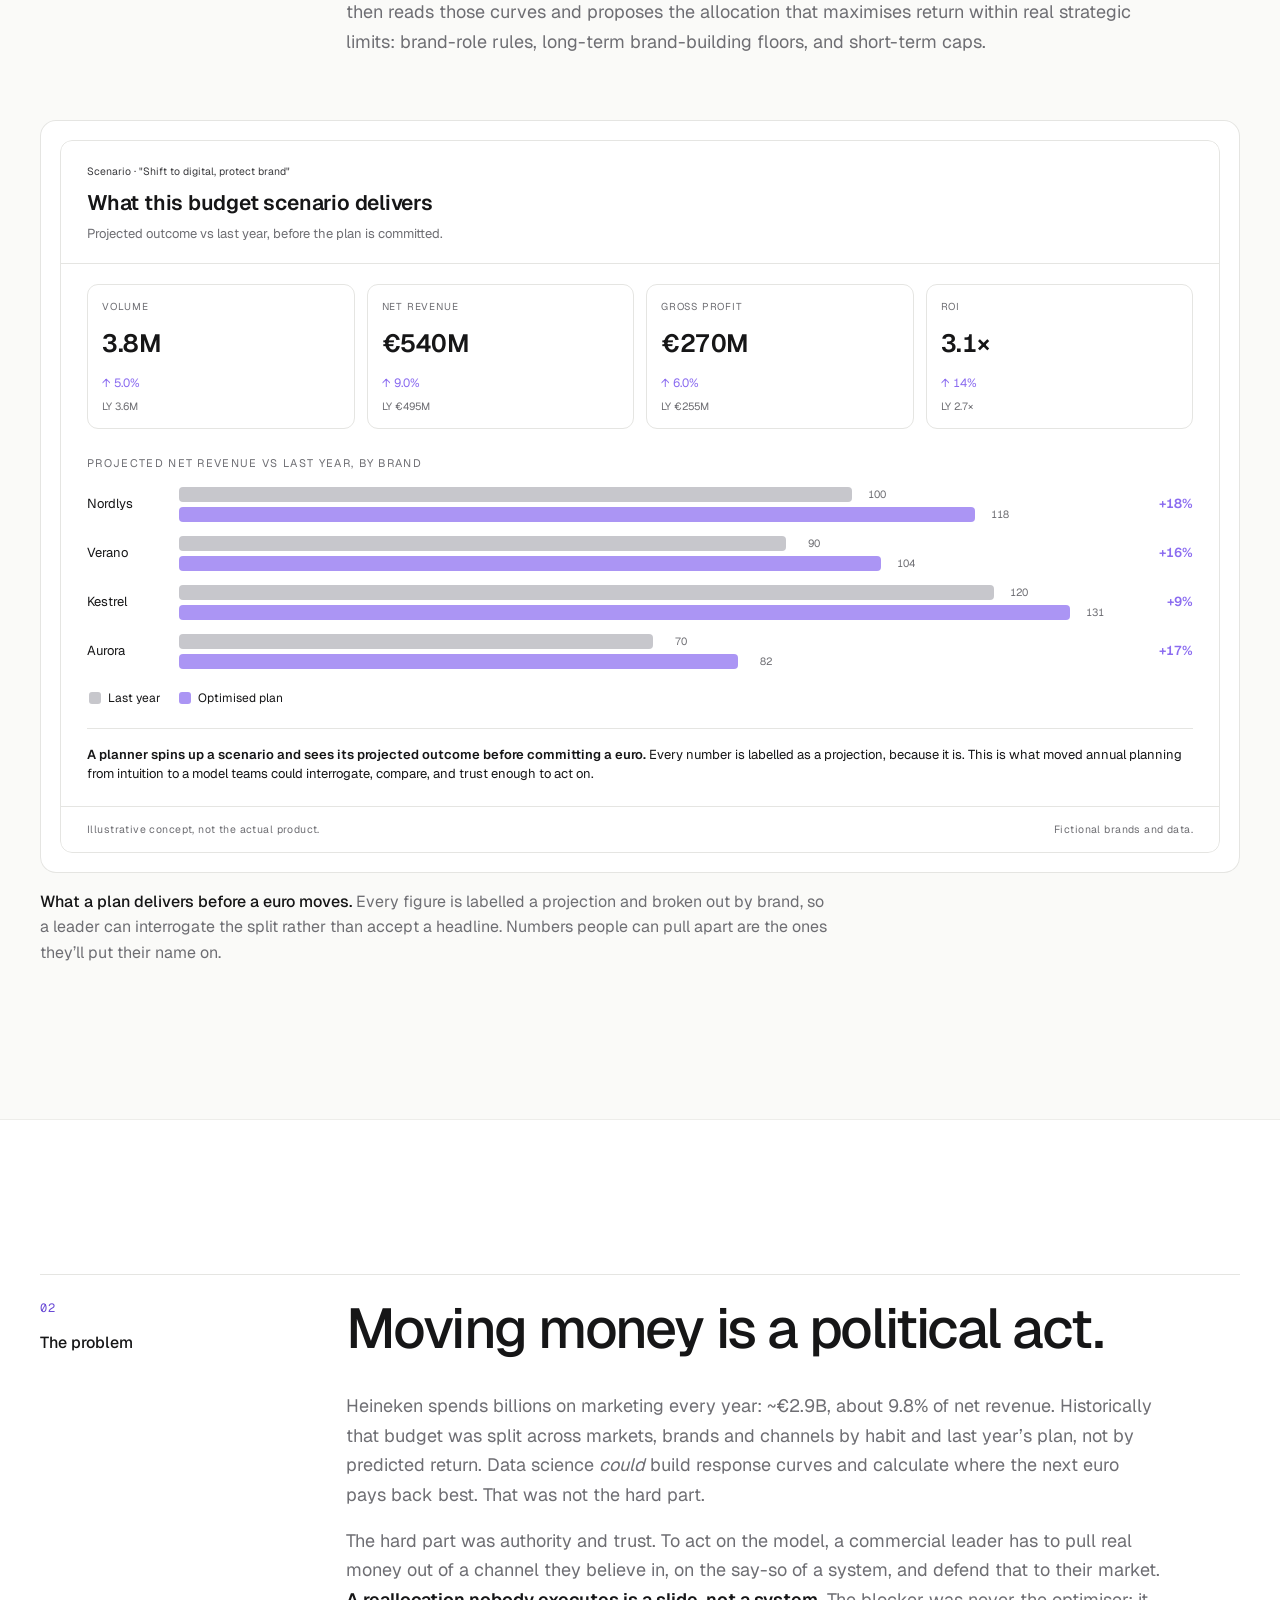
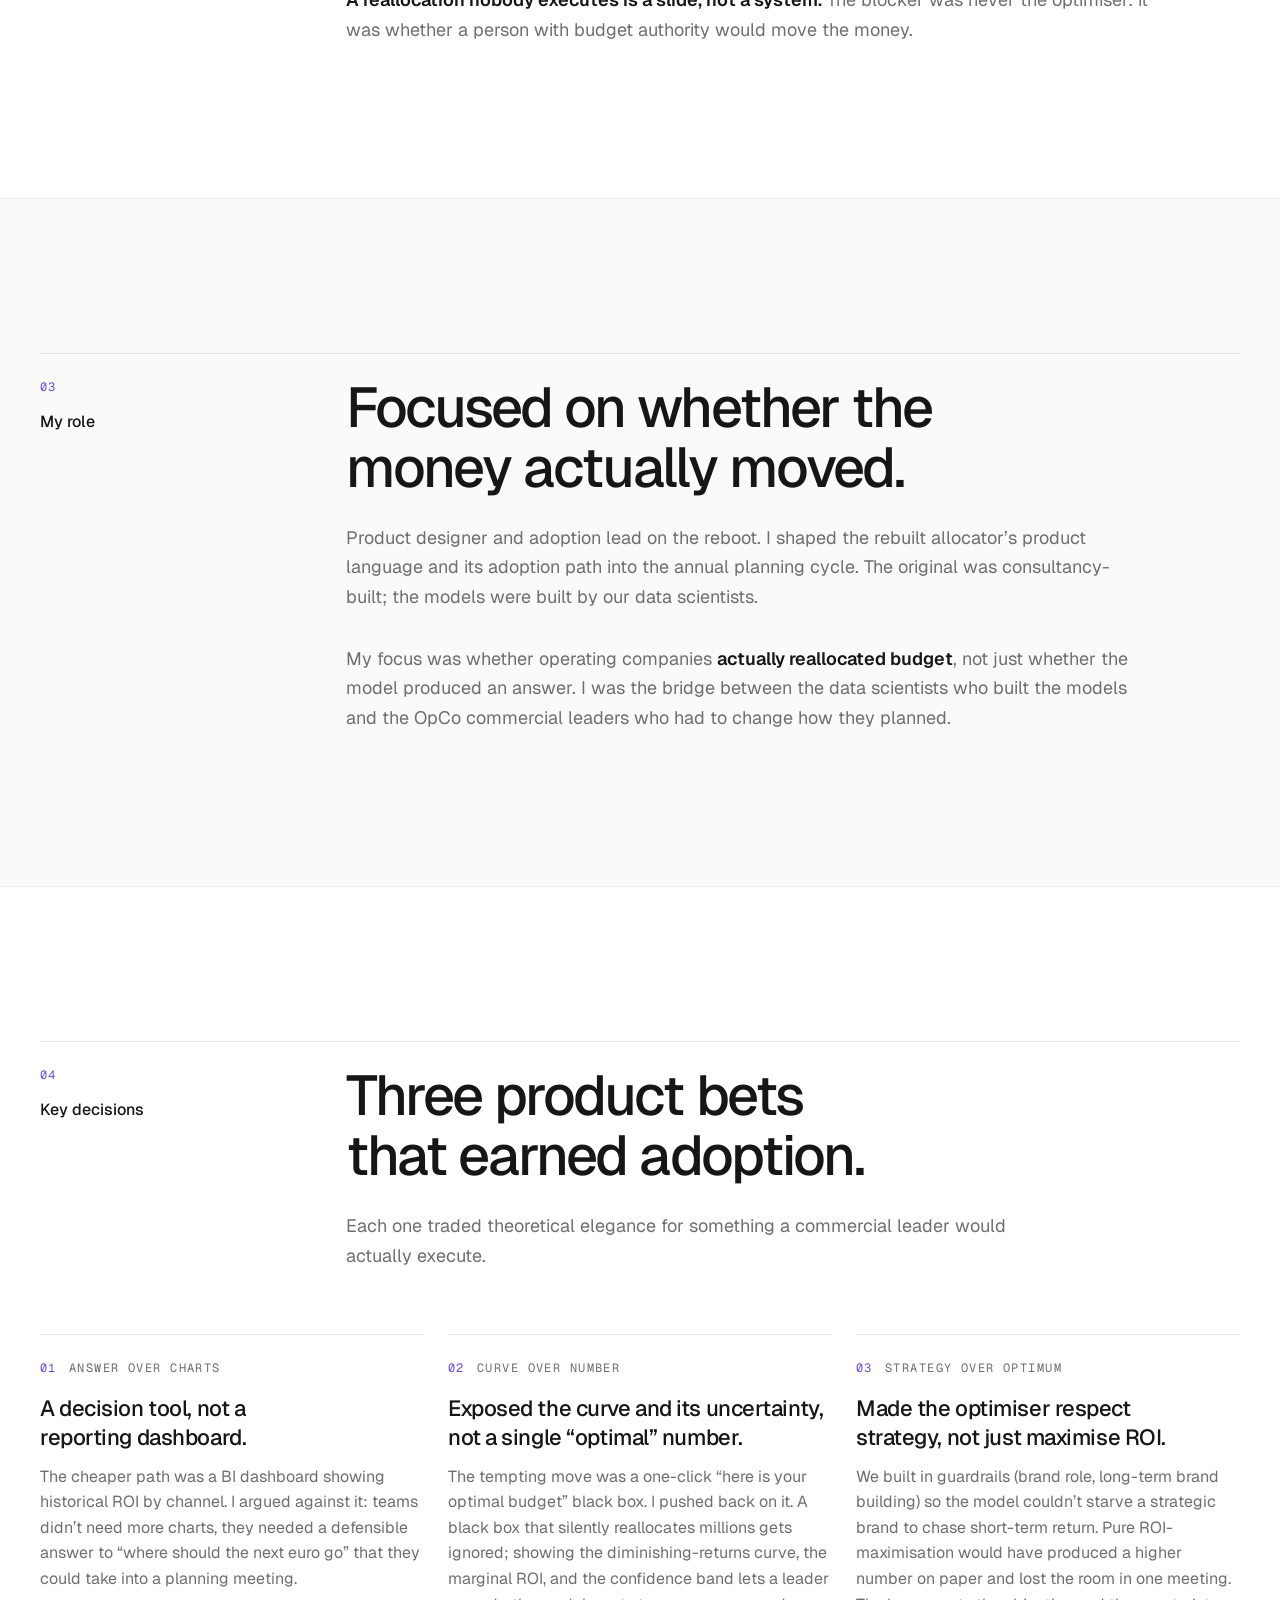
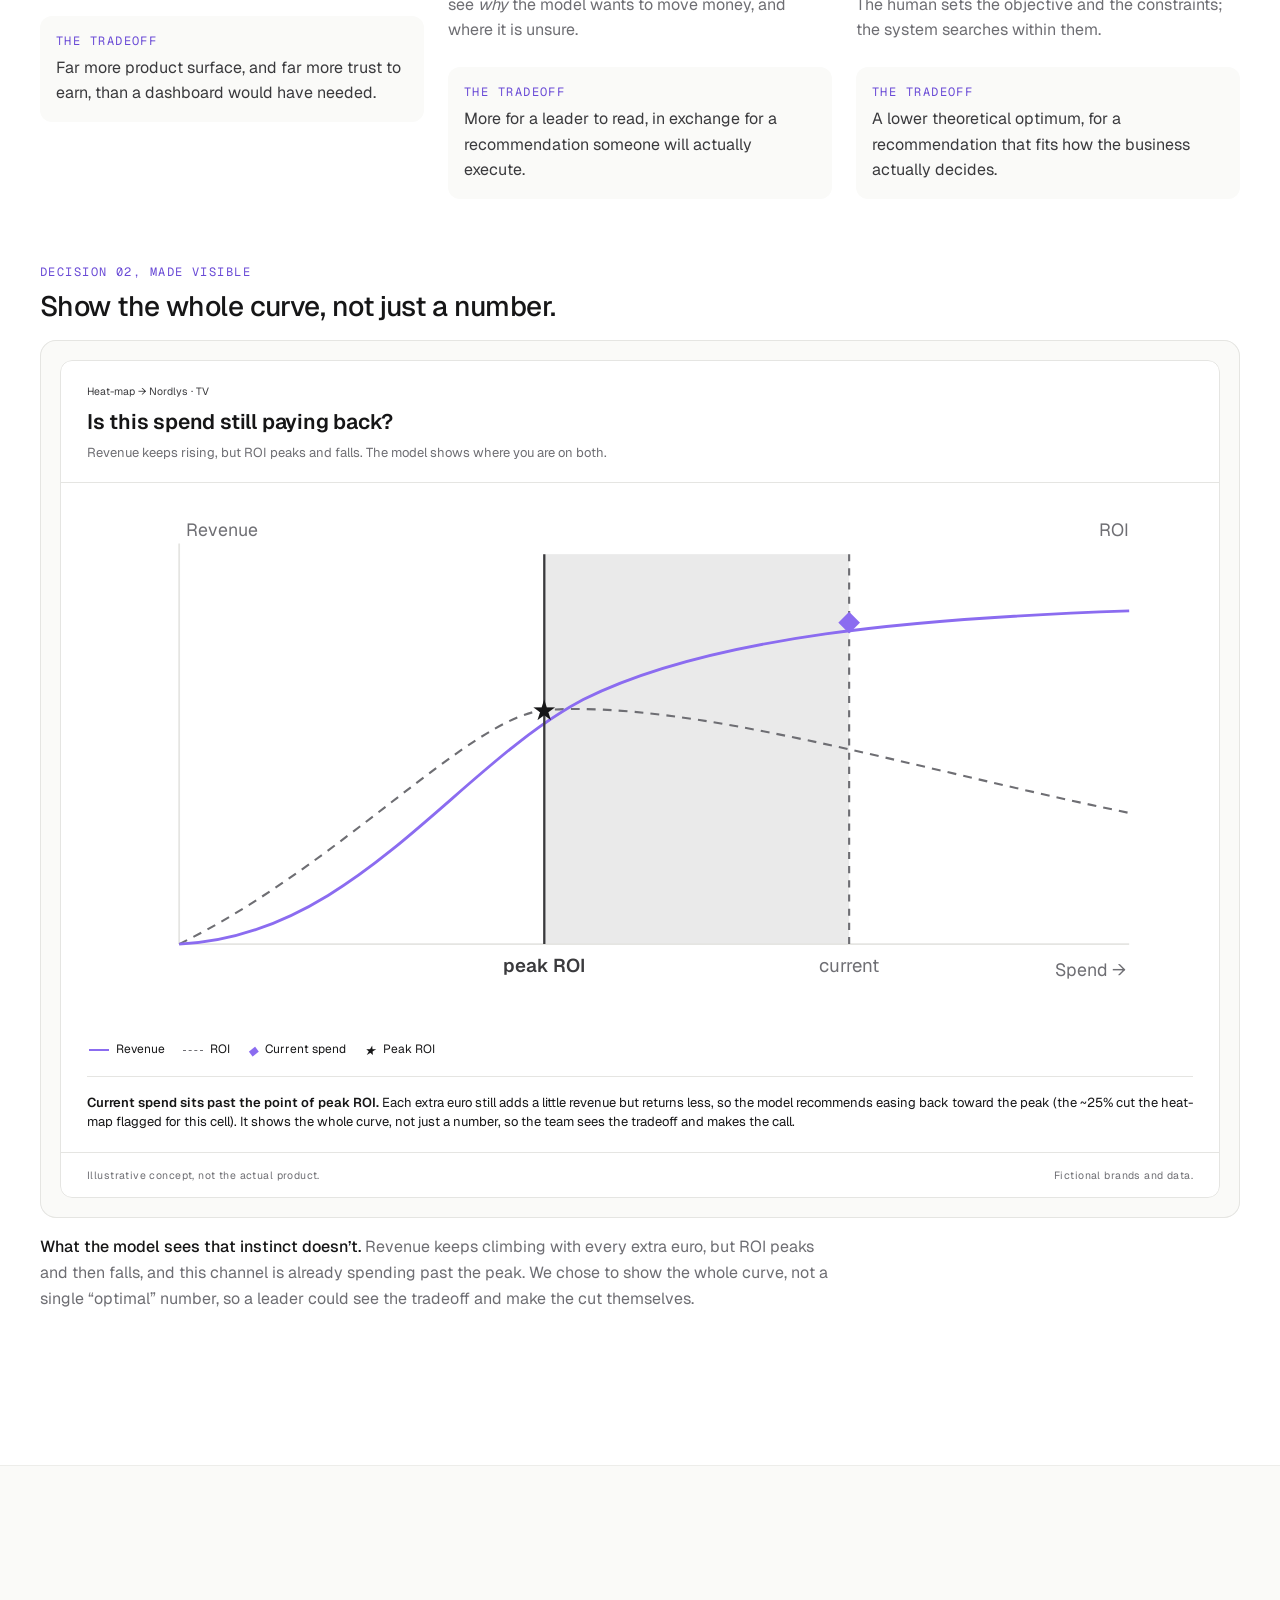
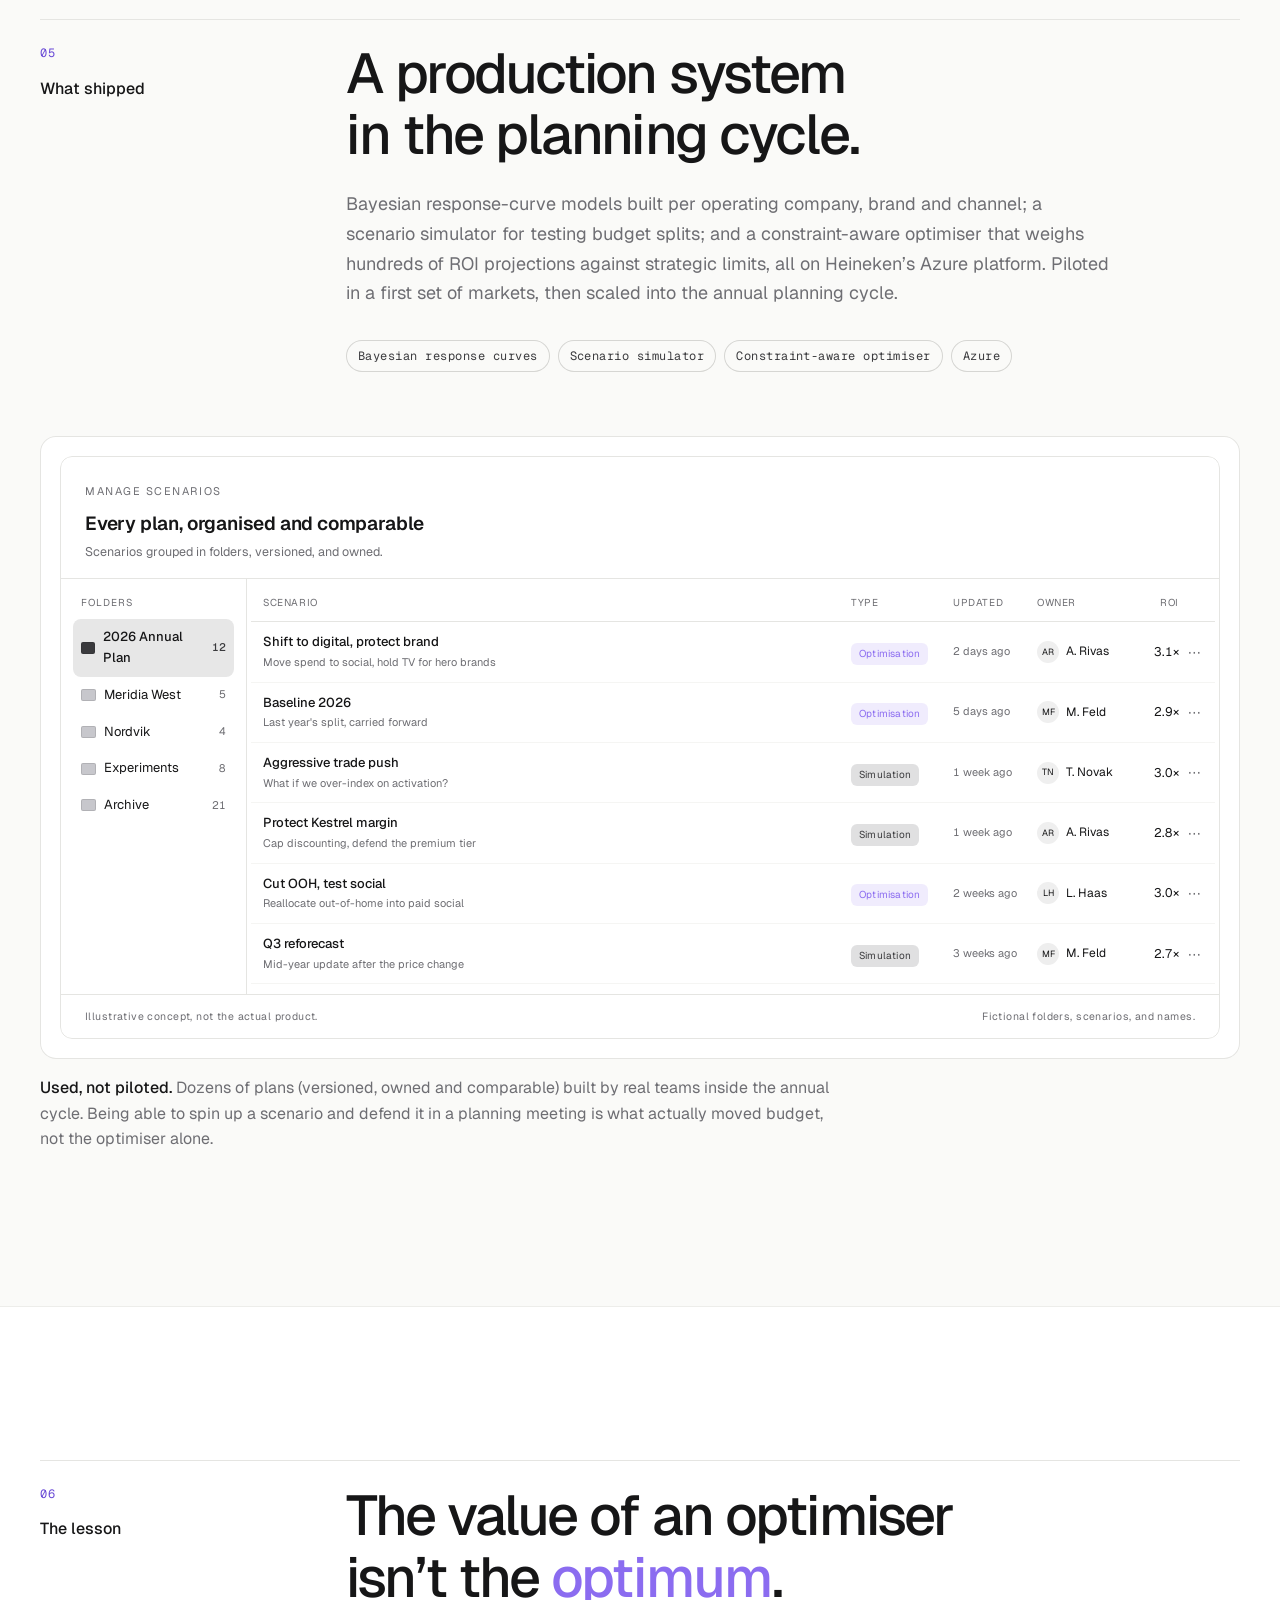
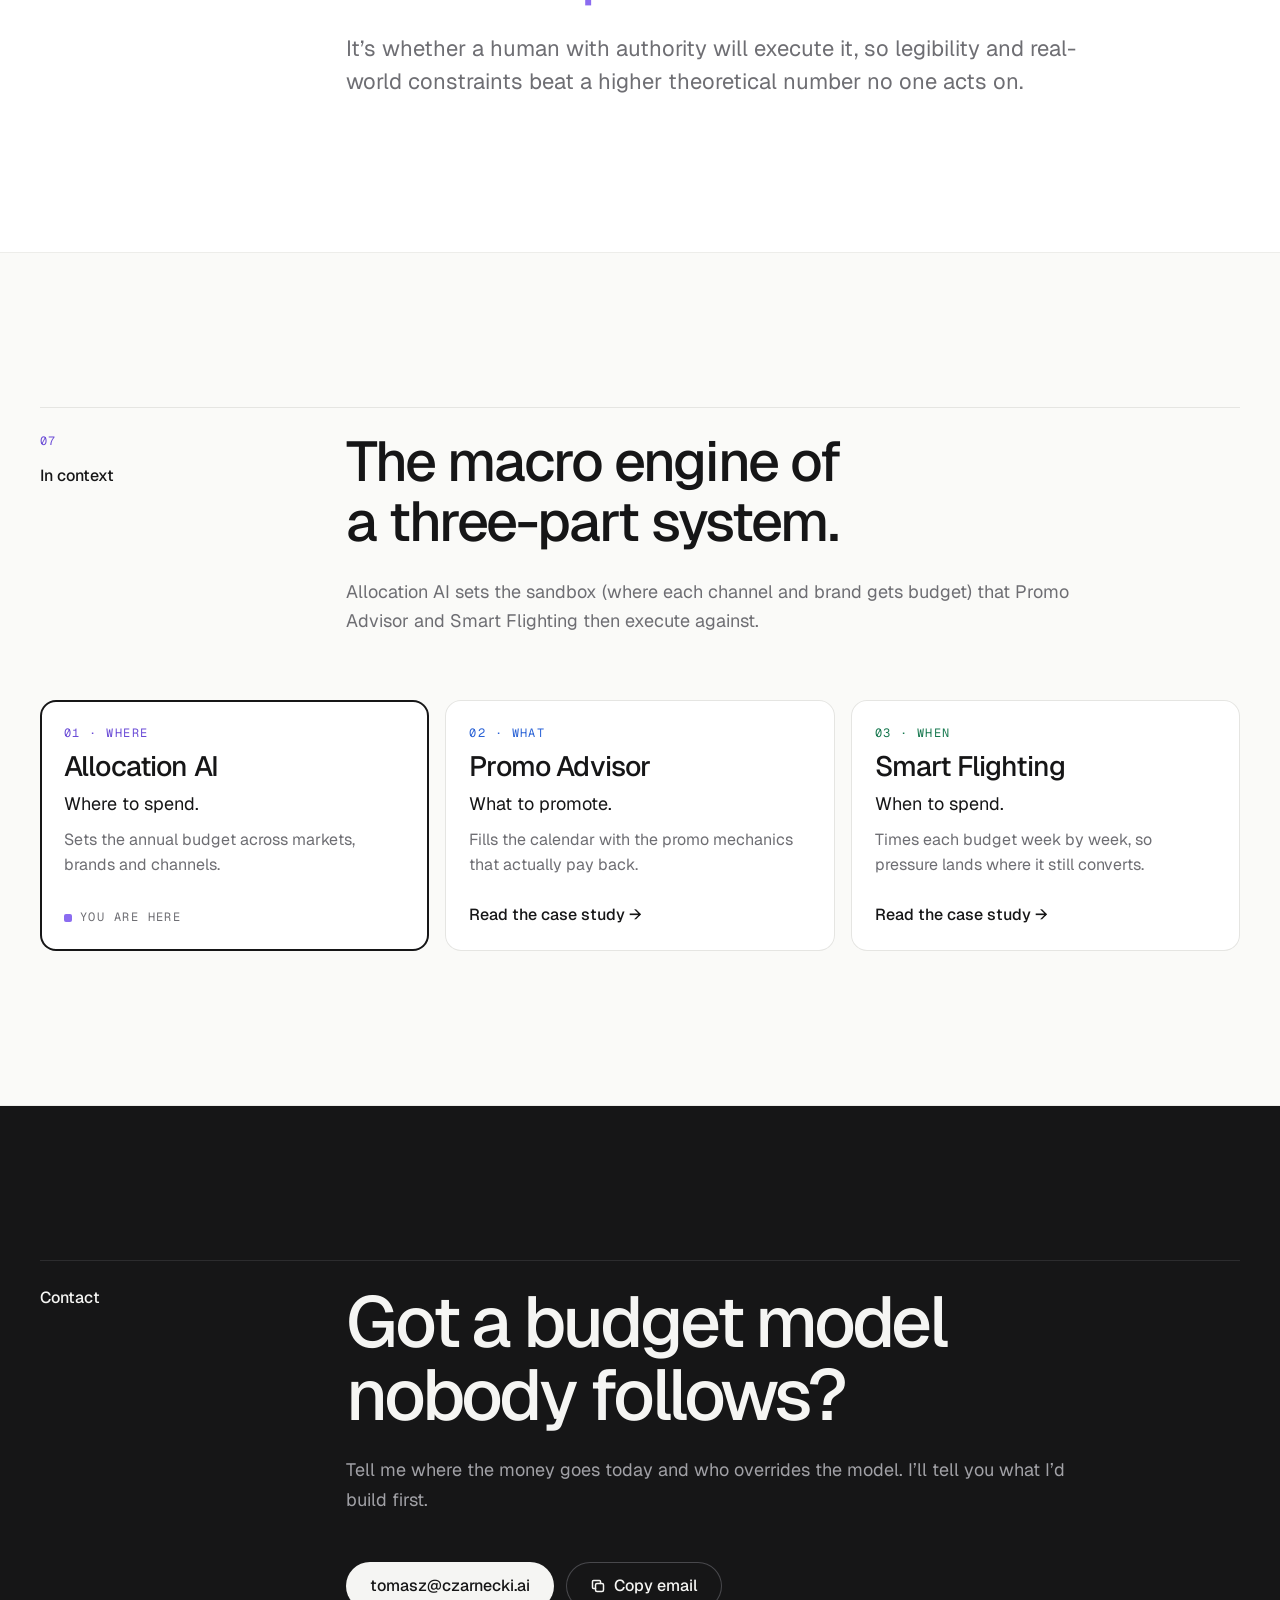
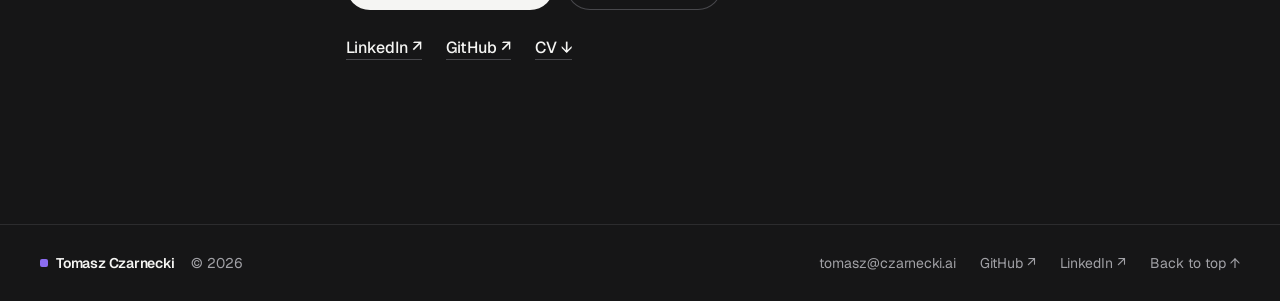
==== commit 236c15ab: "Yaga Labs moves to the end: 06, after China, before Contact China is 05 again with its off-white bac" ====
--- a/allocation-ai.html
+++ b/allocation-ai.html
@@ -101,8 +101,8 @@
         <li><a href="index.html#about">About</a></li>
         <li><a href="index.html#skills">AI skills</a></li>
         <li><a href="index.html#projects">Projects</a></li>
+        <li><a href="index.html#china">China</a></li>
         <li><a href="index.html#yagalabs">Yaga Labs</a></li>
-        <li><a href="index.html#china">China</a></li>
         <li><a href="#contact">Contact</a></li>
       </ul>
       <a class="nav-cv" href="https://czarnecki.ai/CV_TomaszCzarnecki_Latest.pdf" target="_blank" rel="noopener">CV ↓</a>
@@ -124,8 +124,8 @@
         <li><a href="index.html#about"><span class="sheet-name">About</span><span class="sheet-num">02</span></a></li>
         <li><a href="index.html#skills"><span class="sheet-name">AI skills</span><span class="sheet-num">03</span></a></li>
         <li><a href="index.html#projects"><span class="sheet-name">Projects</span><span class="sheet-num">04</span></a></li>
-        <li><a href="index.html#yagalabs"><span class="sheet-name">Yaga Labs</span><span class="sheet-num">05</span></a></li>
-        <li><a href="index.html#china"><span class="sheet-name">China</span><span class="sheet-num">06</span></a></li>
+        <li><a href="index.html#china"><span class="sheet-name">China</span><span class="sheet-num">05</span></a></li>
+        <li><a href="index.html#yagalabs"><span class="sheet-name">Yaga Labs</span><span class="sheet-num">06</span></a></li>
         <li><a href="#contact"><span class="sheet-name">Contact</span><span class="sheet-num">07</span></a></li>
       </ul>
     </nav>
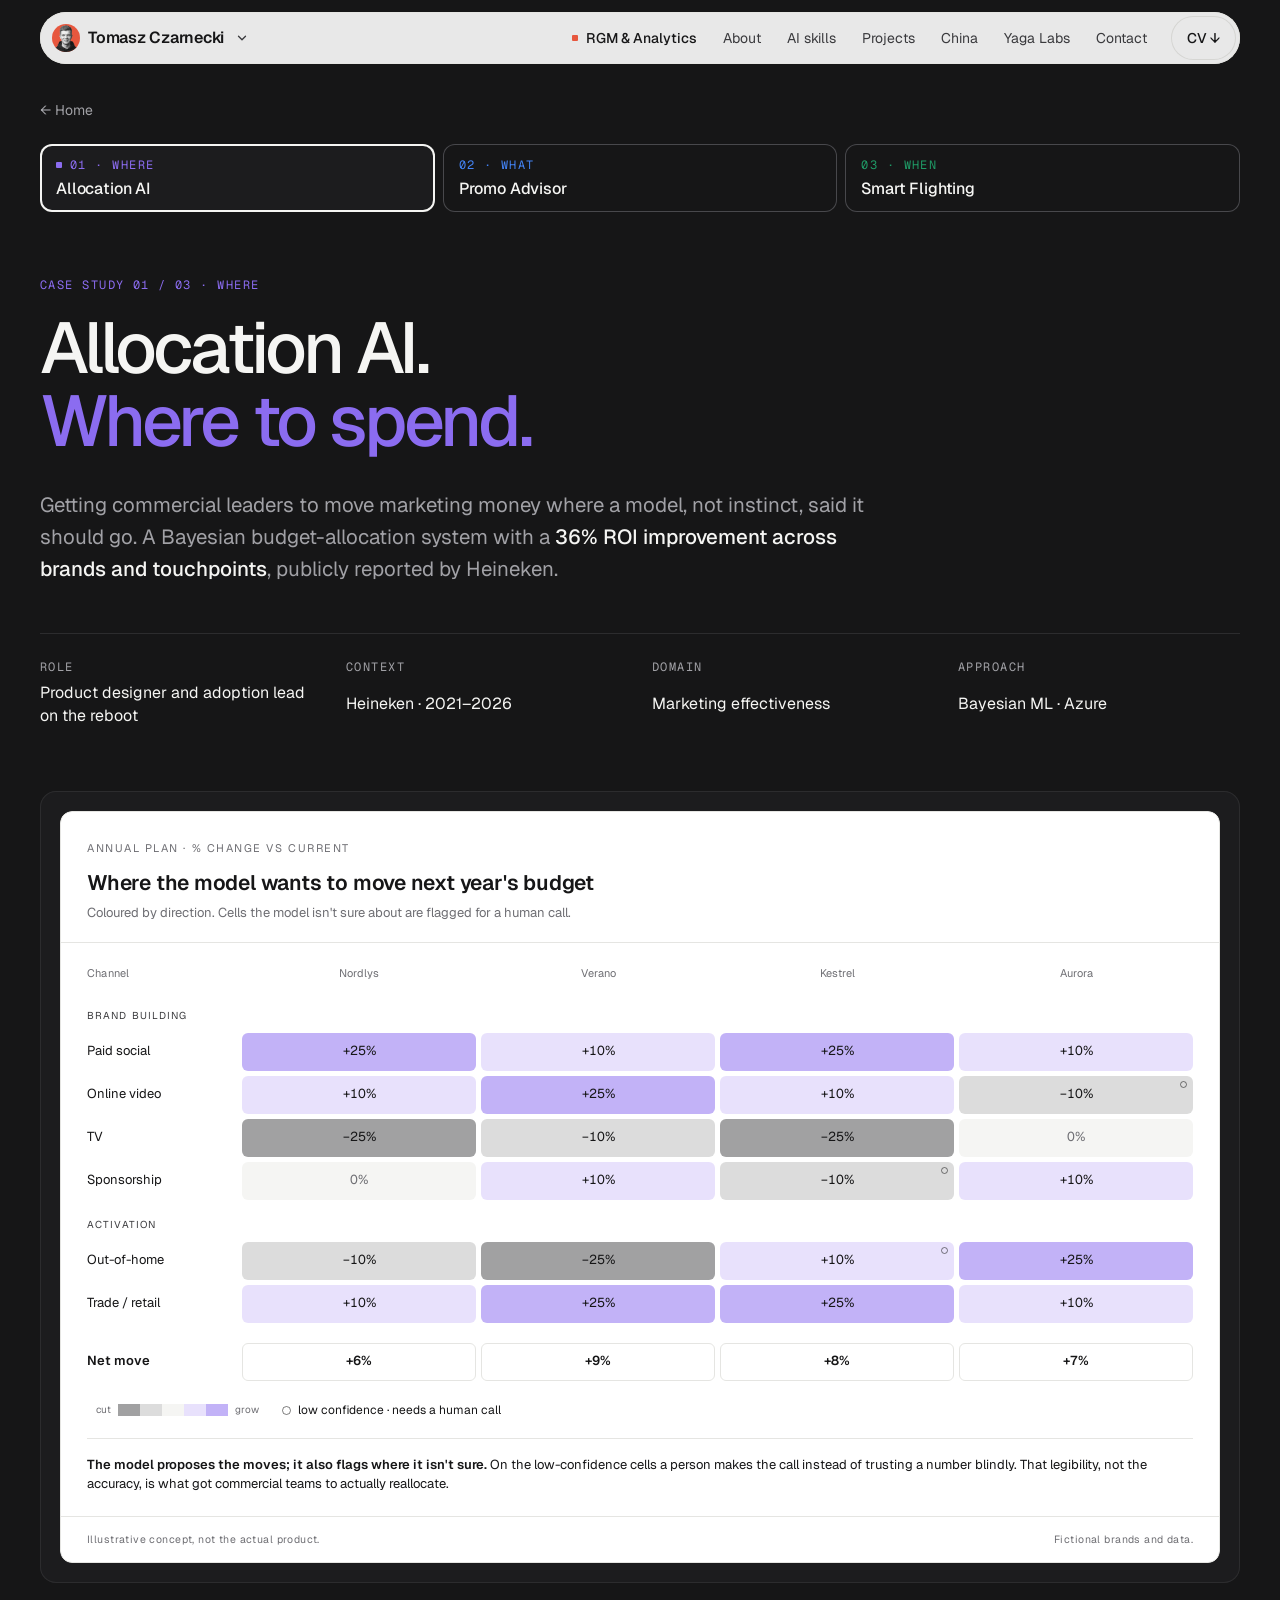
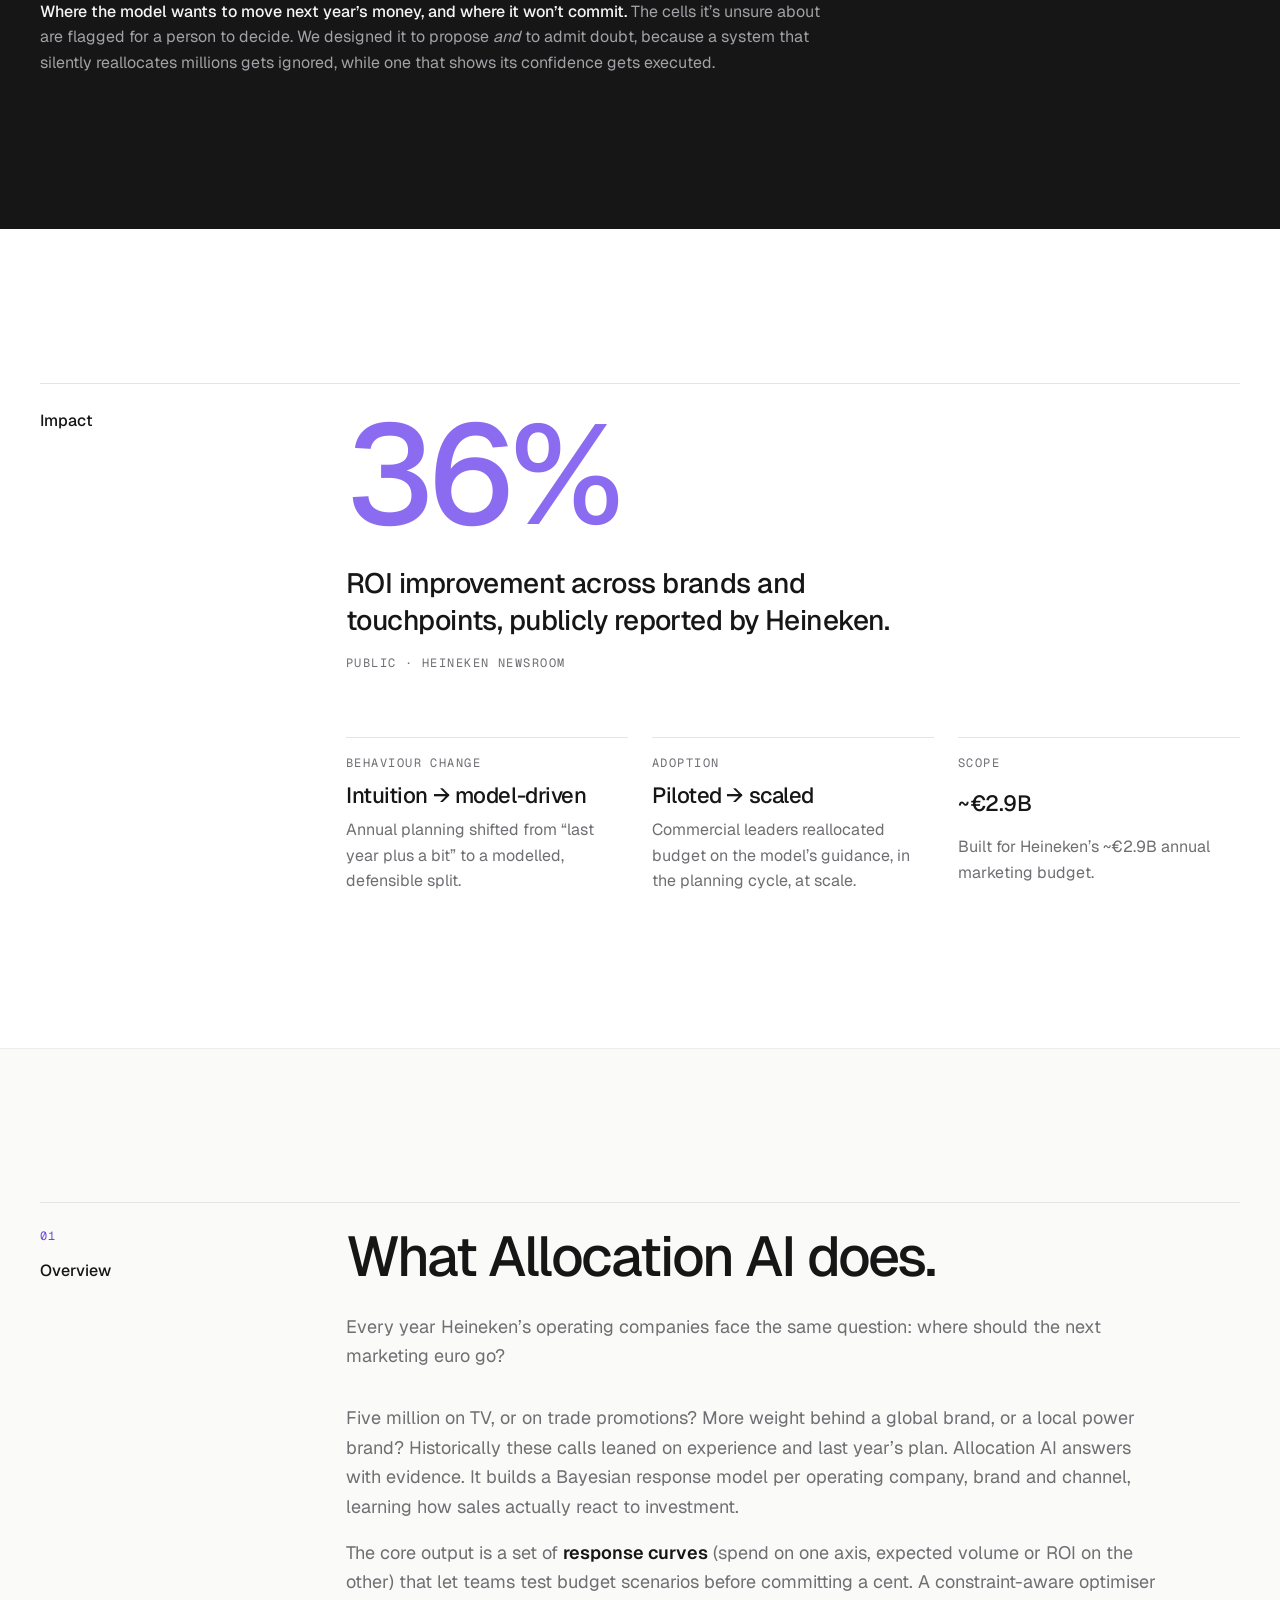
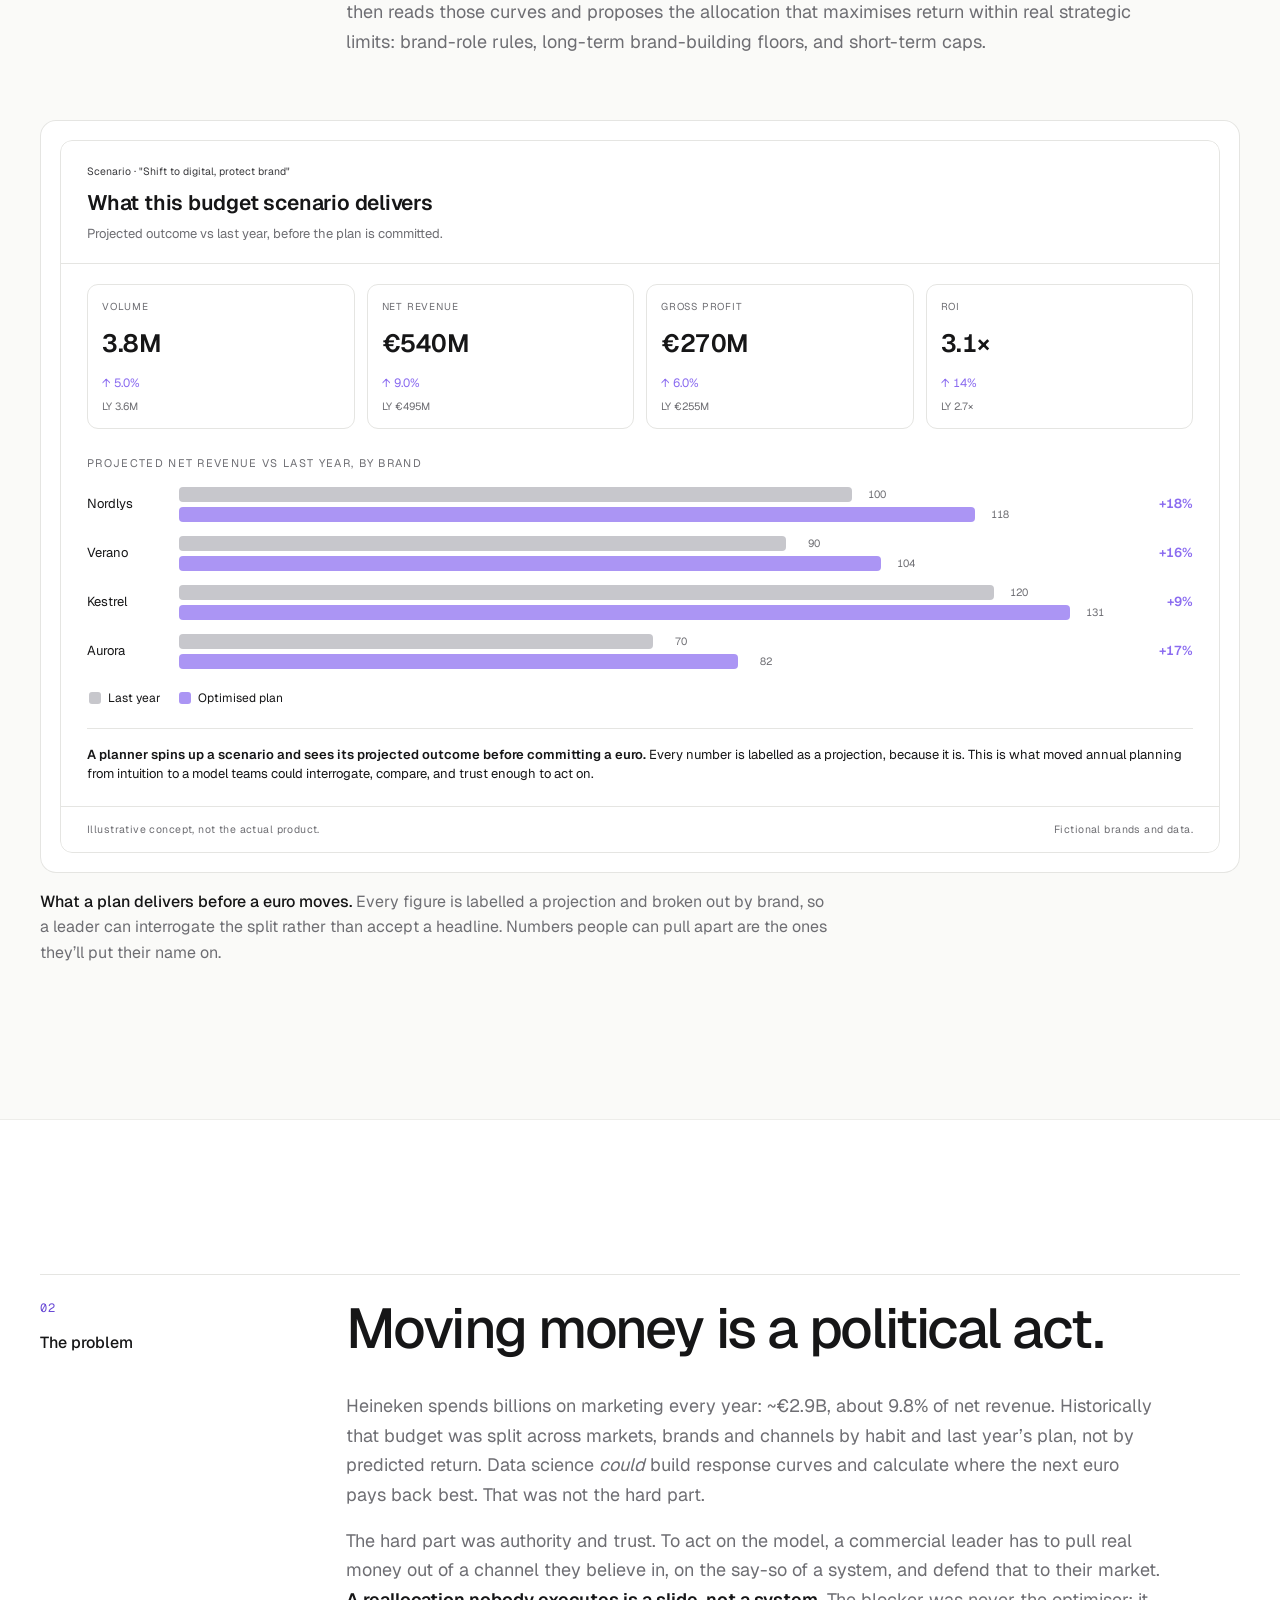
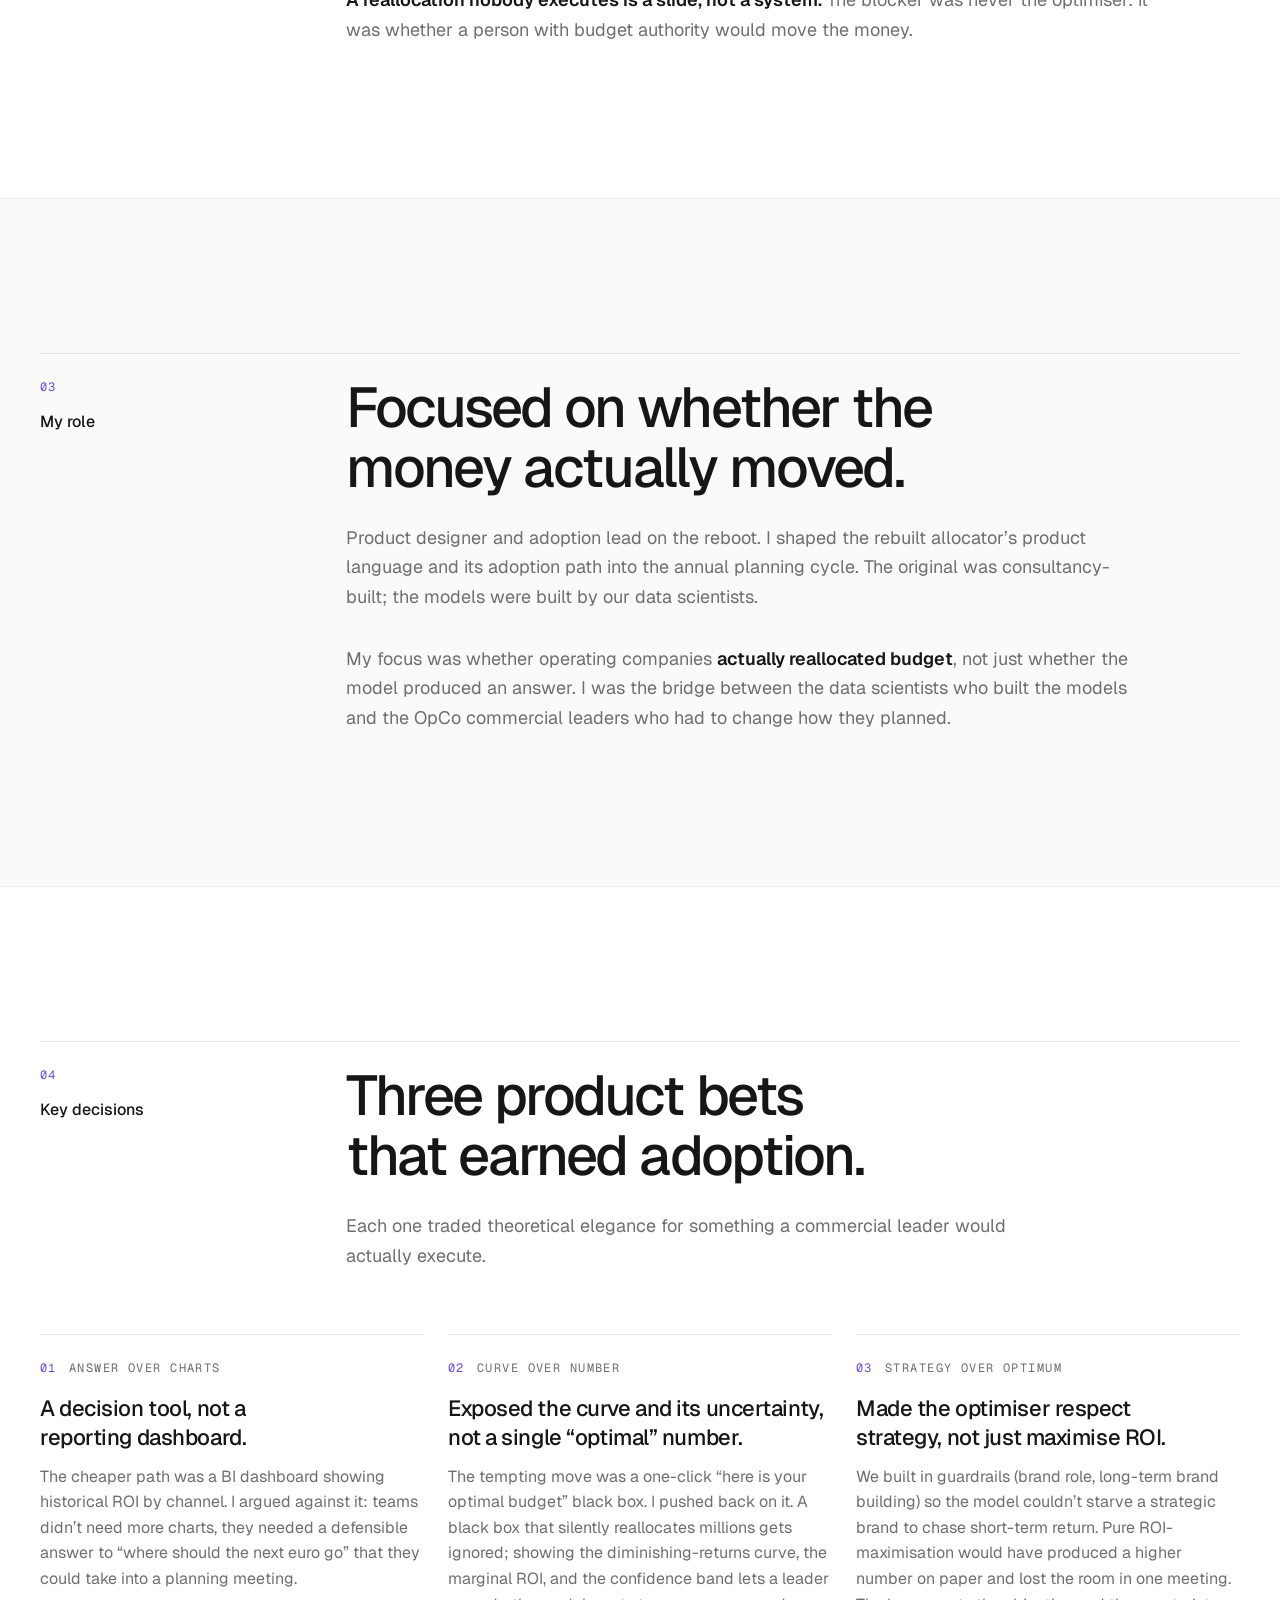
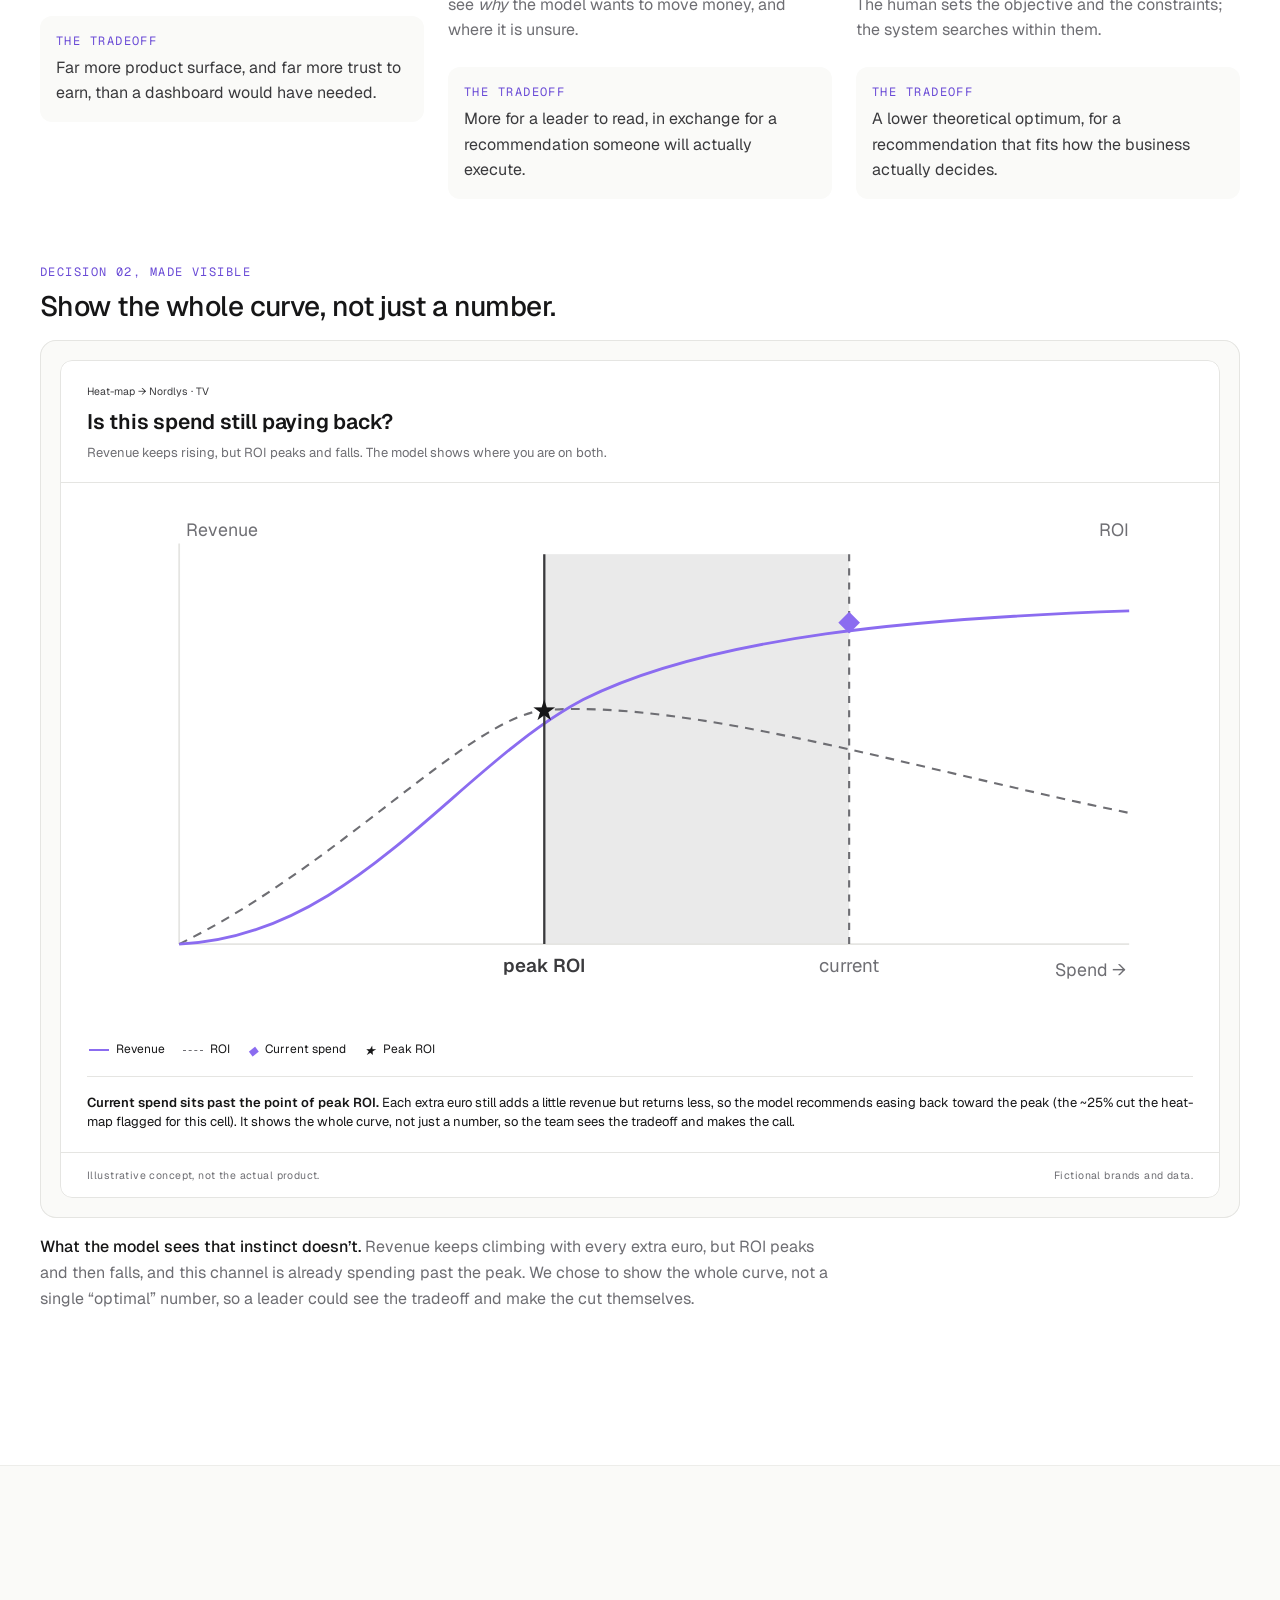
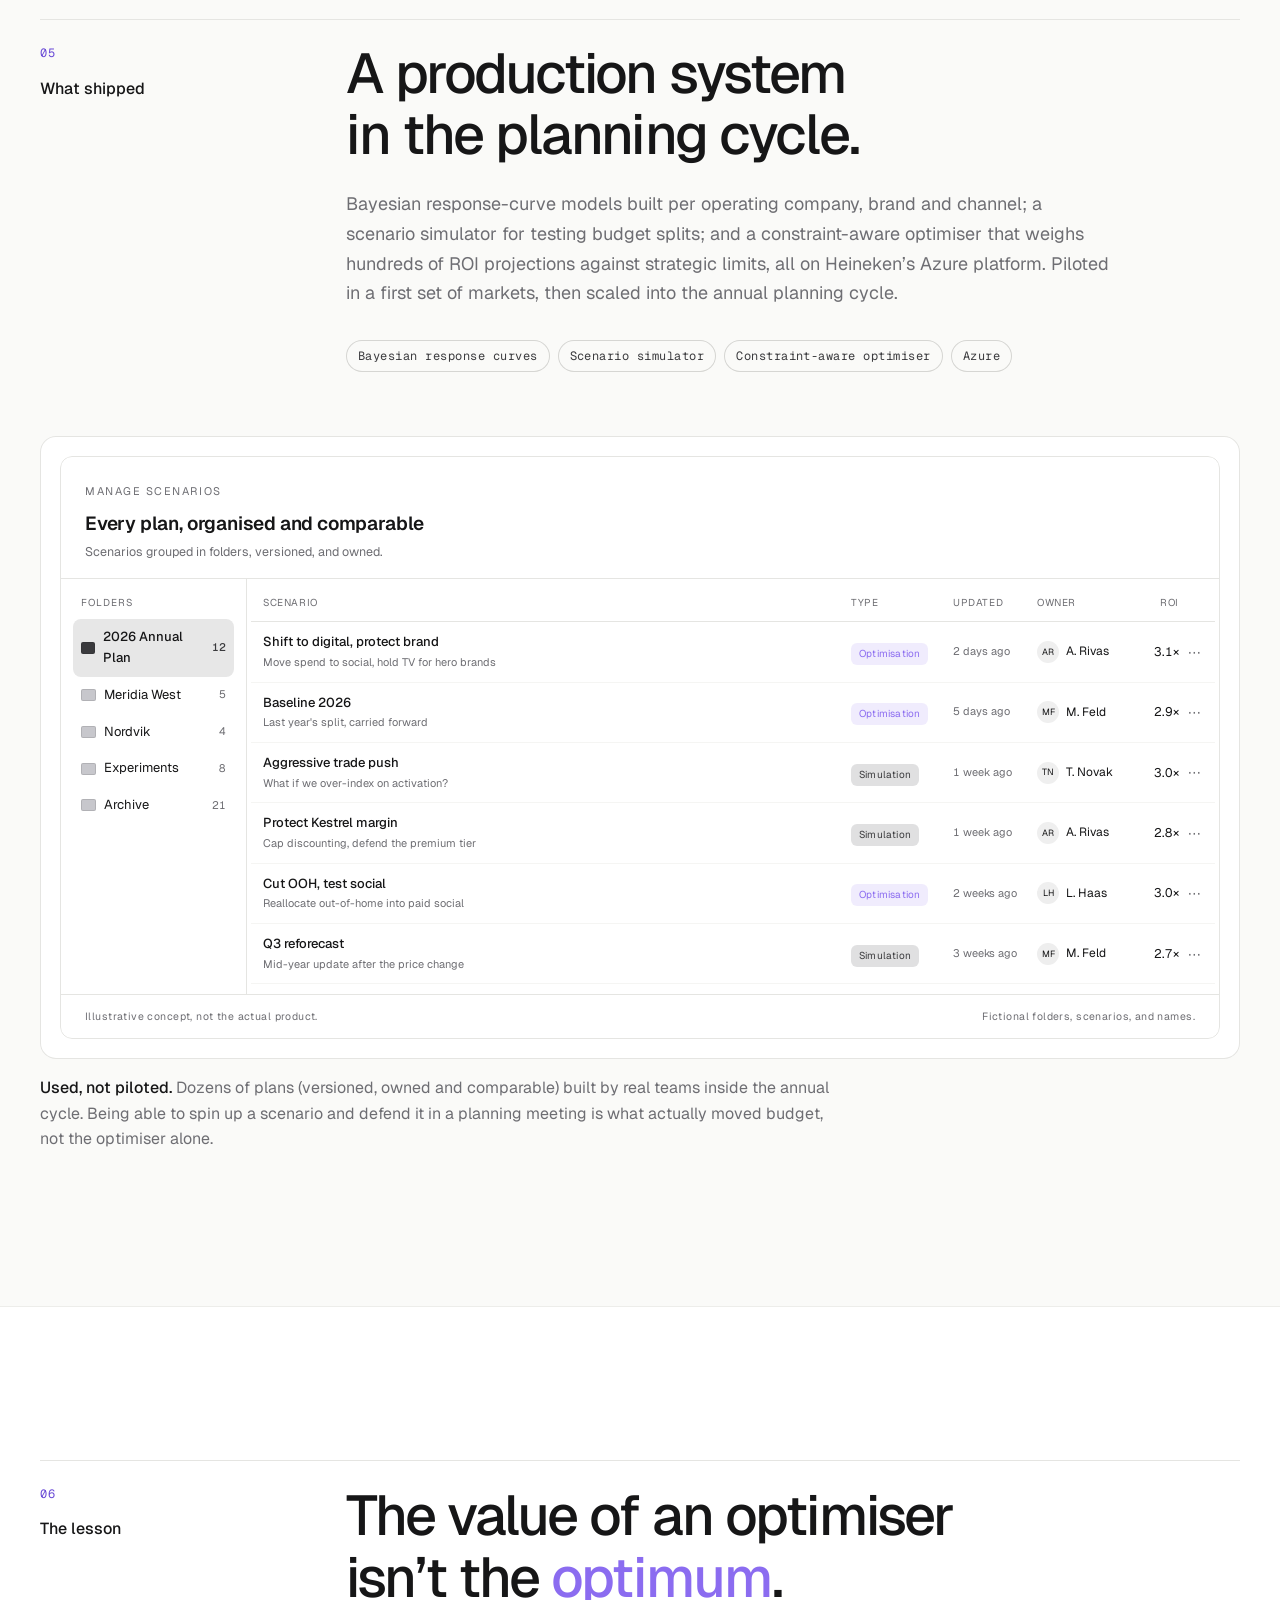
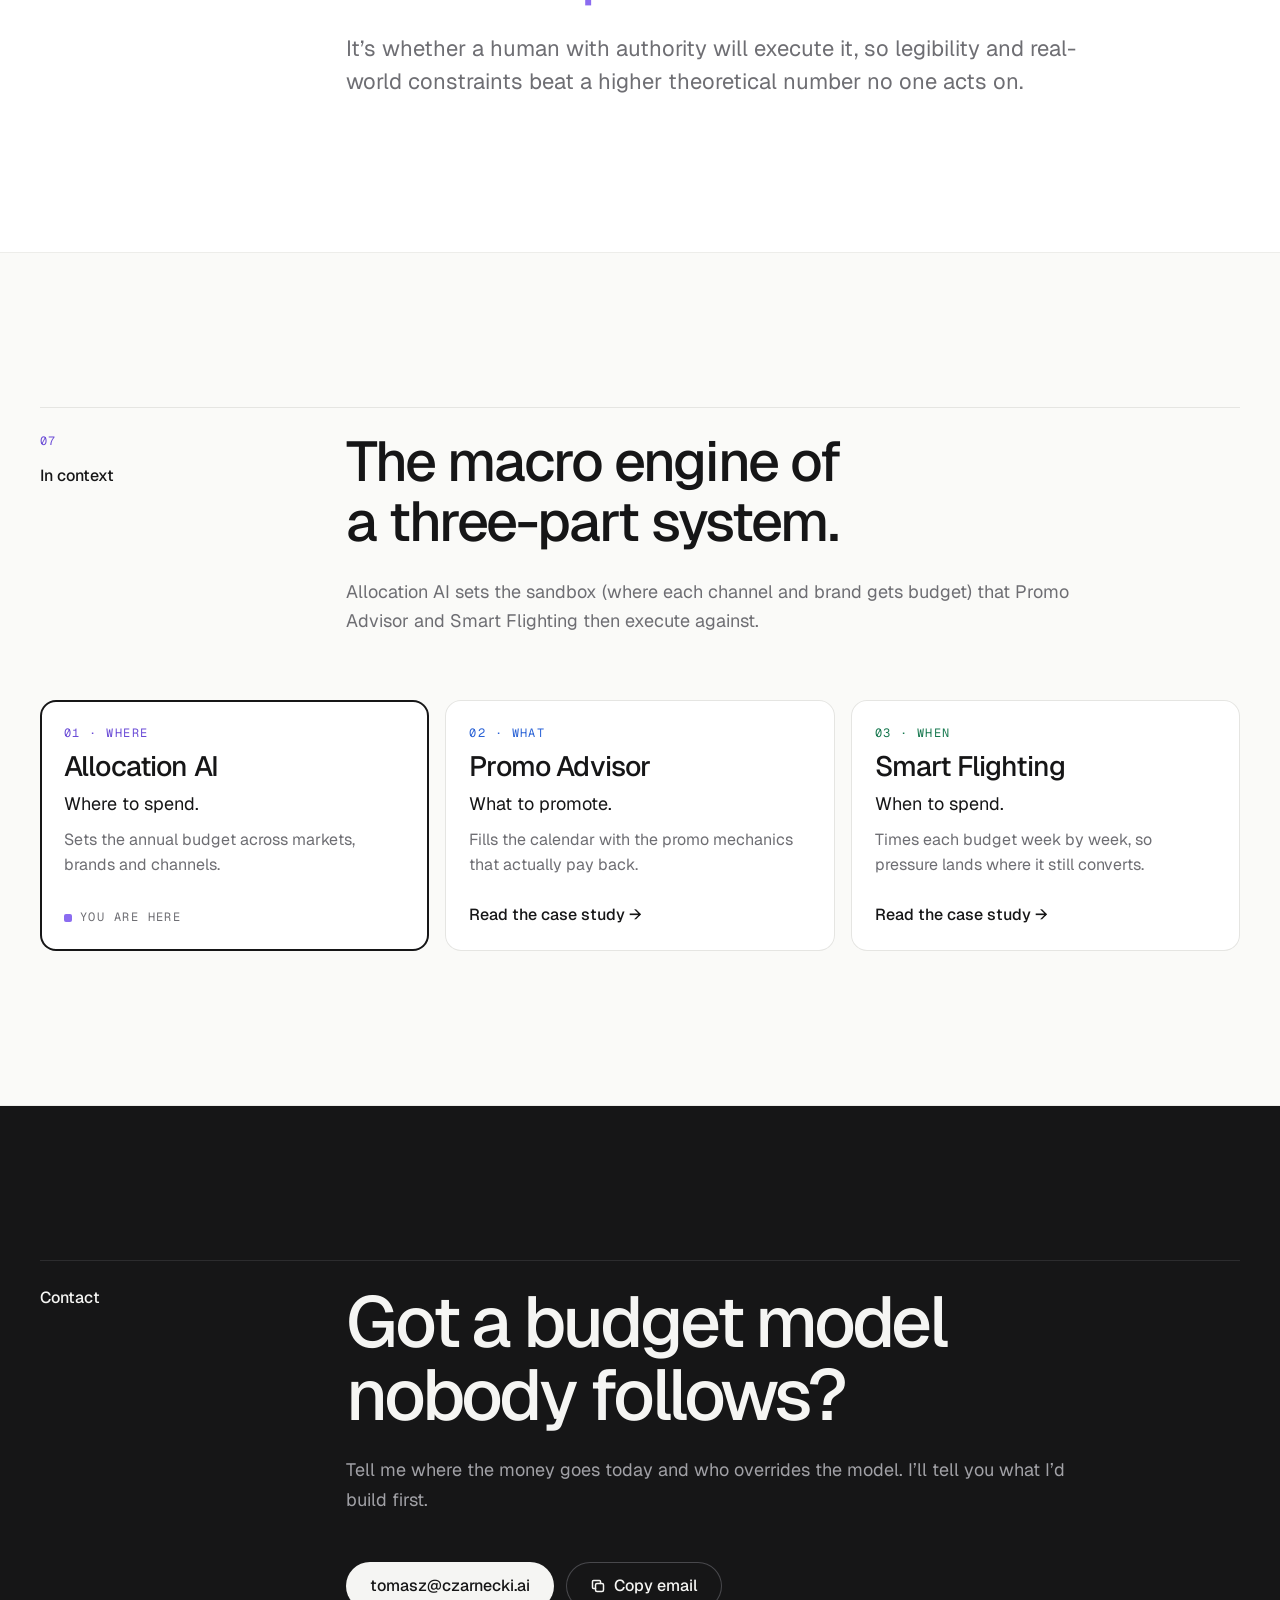
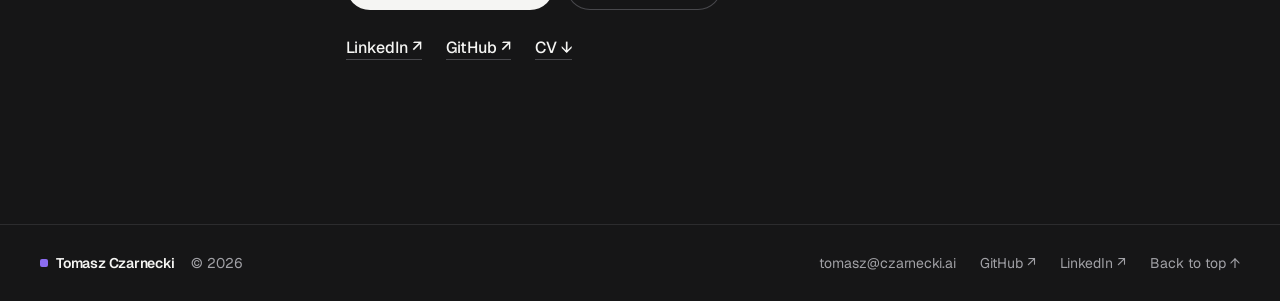
==== commit 3fd47e46: "Section 01 is RGM & Analytics instead of Heineken Nav, phone menu and section label on all four page" ====
--- a/allocation-ai.html
+++ b/allocation-ai.html
@@ -97,7 +97,7 @@
         </div>
       </details>
       <ul class="nav-links">
-        <li><a href="index.html#work" aria-current="page">Heineken</a></li>
+        <li><a href="index.html#work" aria-current="page">RGM &amp; Analytics</a></li>
         <li><a href="index.html#about">About</a></li>
         <li><a href="index.html#skills">AI skills</a></li>
         <li><a href="index.html#projects">Projects</a></li>
@@ -120,7 +120,7 @@
     </div>
     <nav aria-label="Sections">
       <ul class="sheet-links">
-        <li><a href="index.html#work" aria-current="page"><span class="sheet-name">Heineken</span><span class="sheet-num">01</span></a></li>
+        <li><a href="index.html#work" aria-current="page"><span class="sheet-name">RGM &amp; Analytics</span><span class="sheet-num">01</span></a></li>
         <li><a href="index.html#about"><span class="sheet-name">About</span><span class="sheet-num">02</span></a></li>
         <li><a href="index.html#skills"><span class="sheet-name">AI skills</span><span class="sheet-num">03</span></a></li>
         <li><a href="index.html#projects"><span class="sheet-name">Projects</span><span class="sheet-num">04</span></a></li>
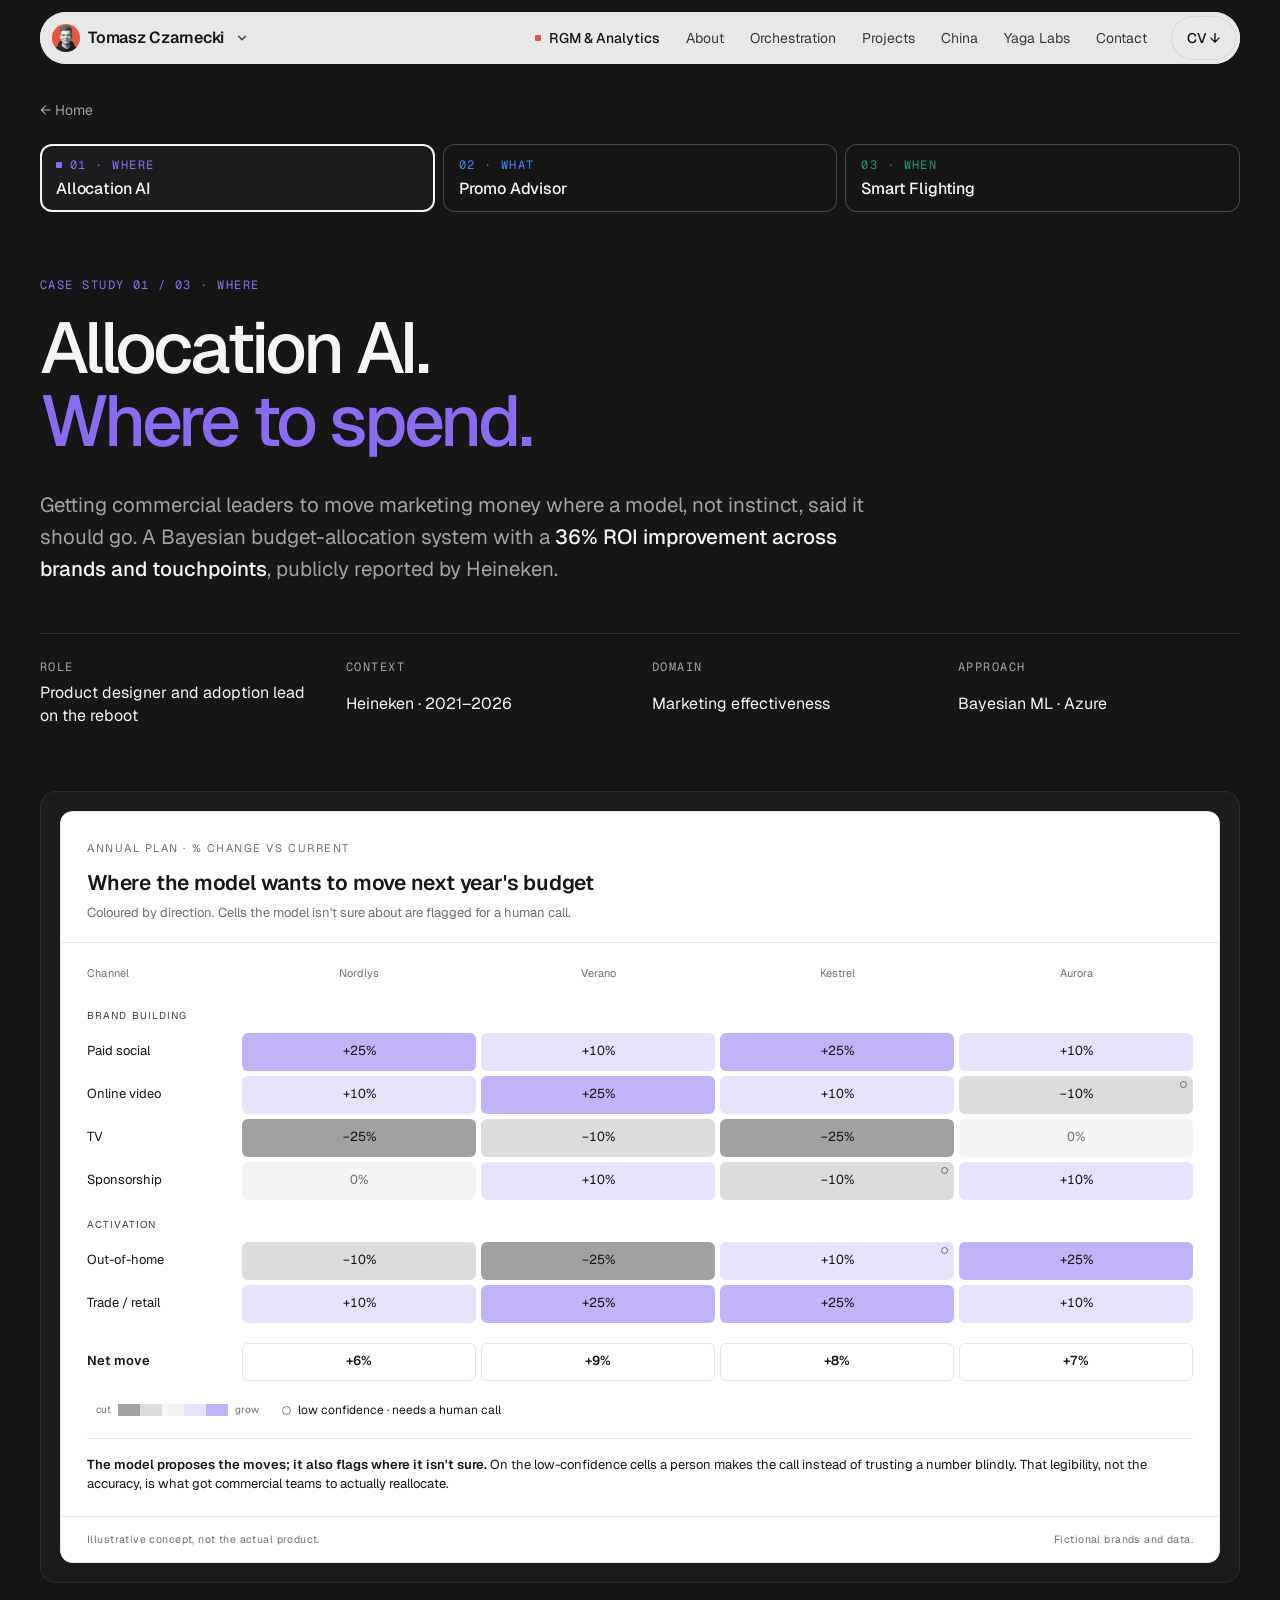
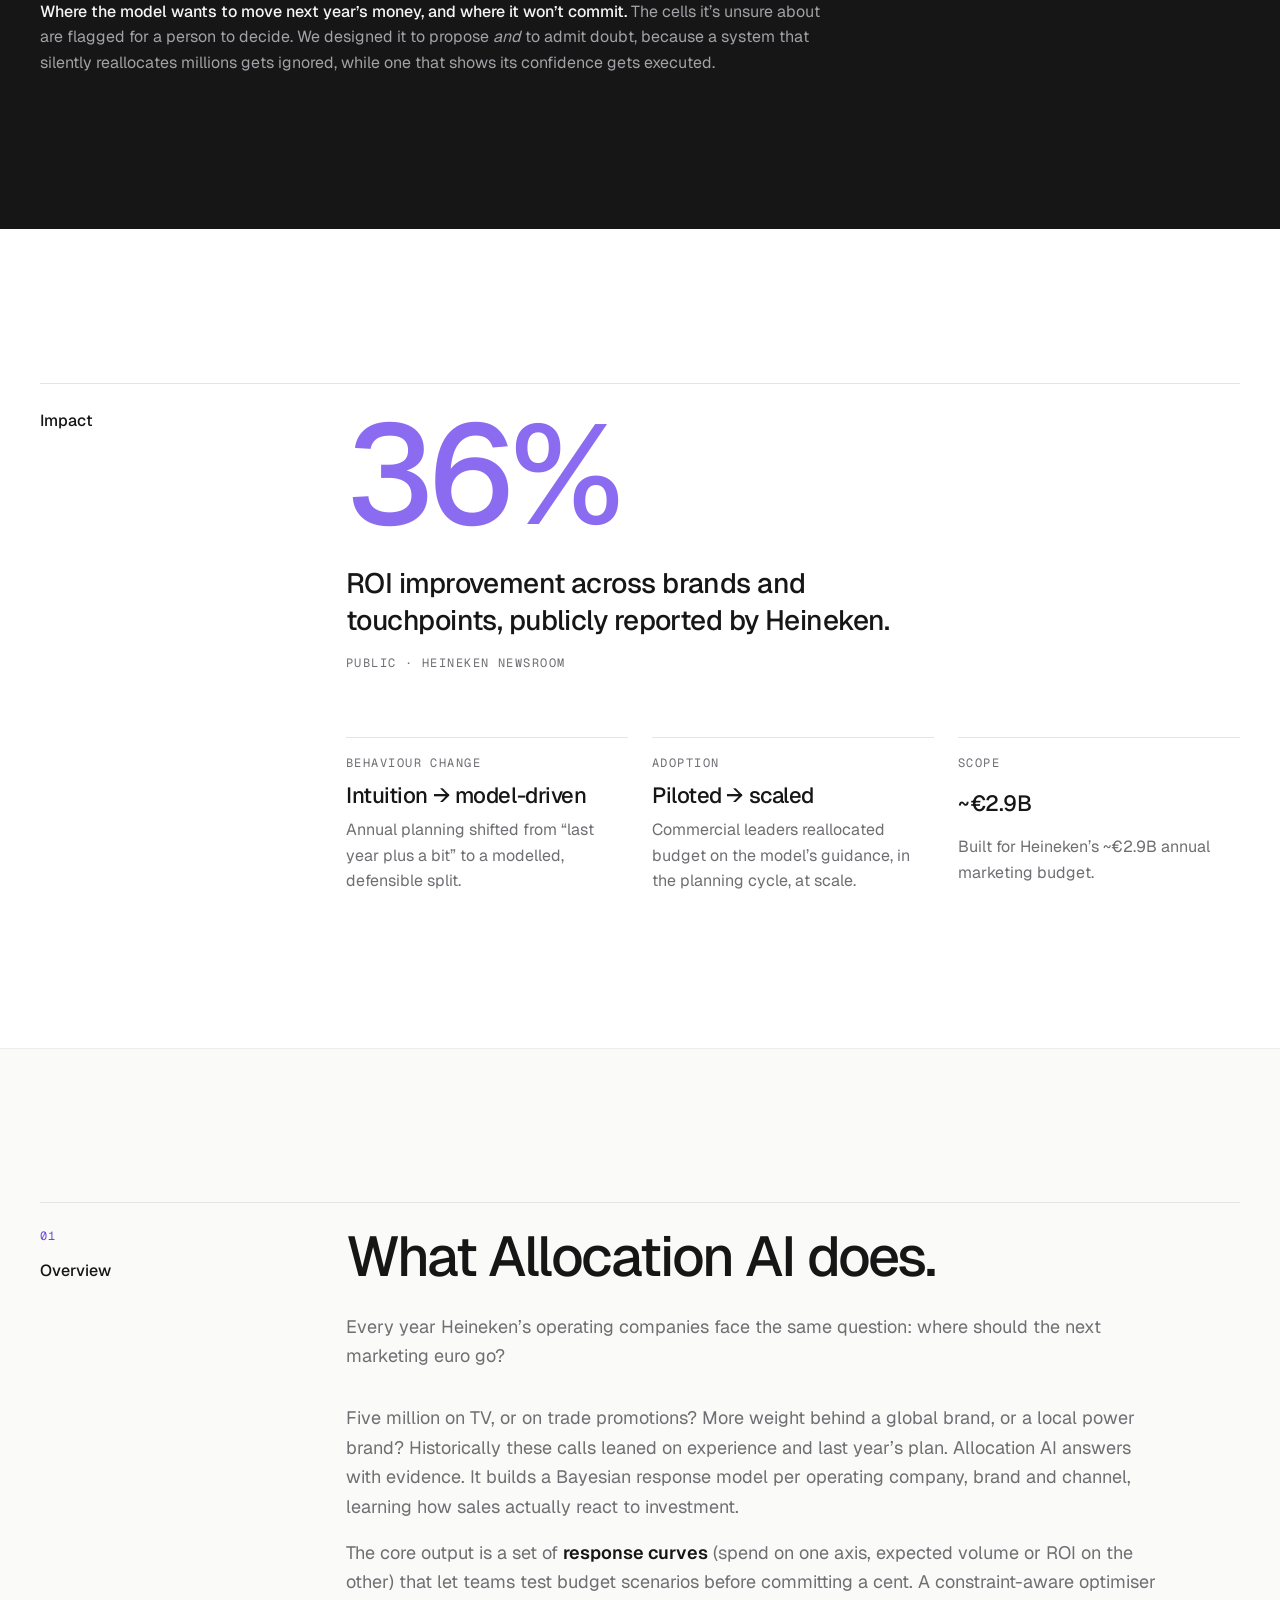
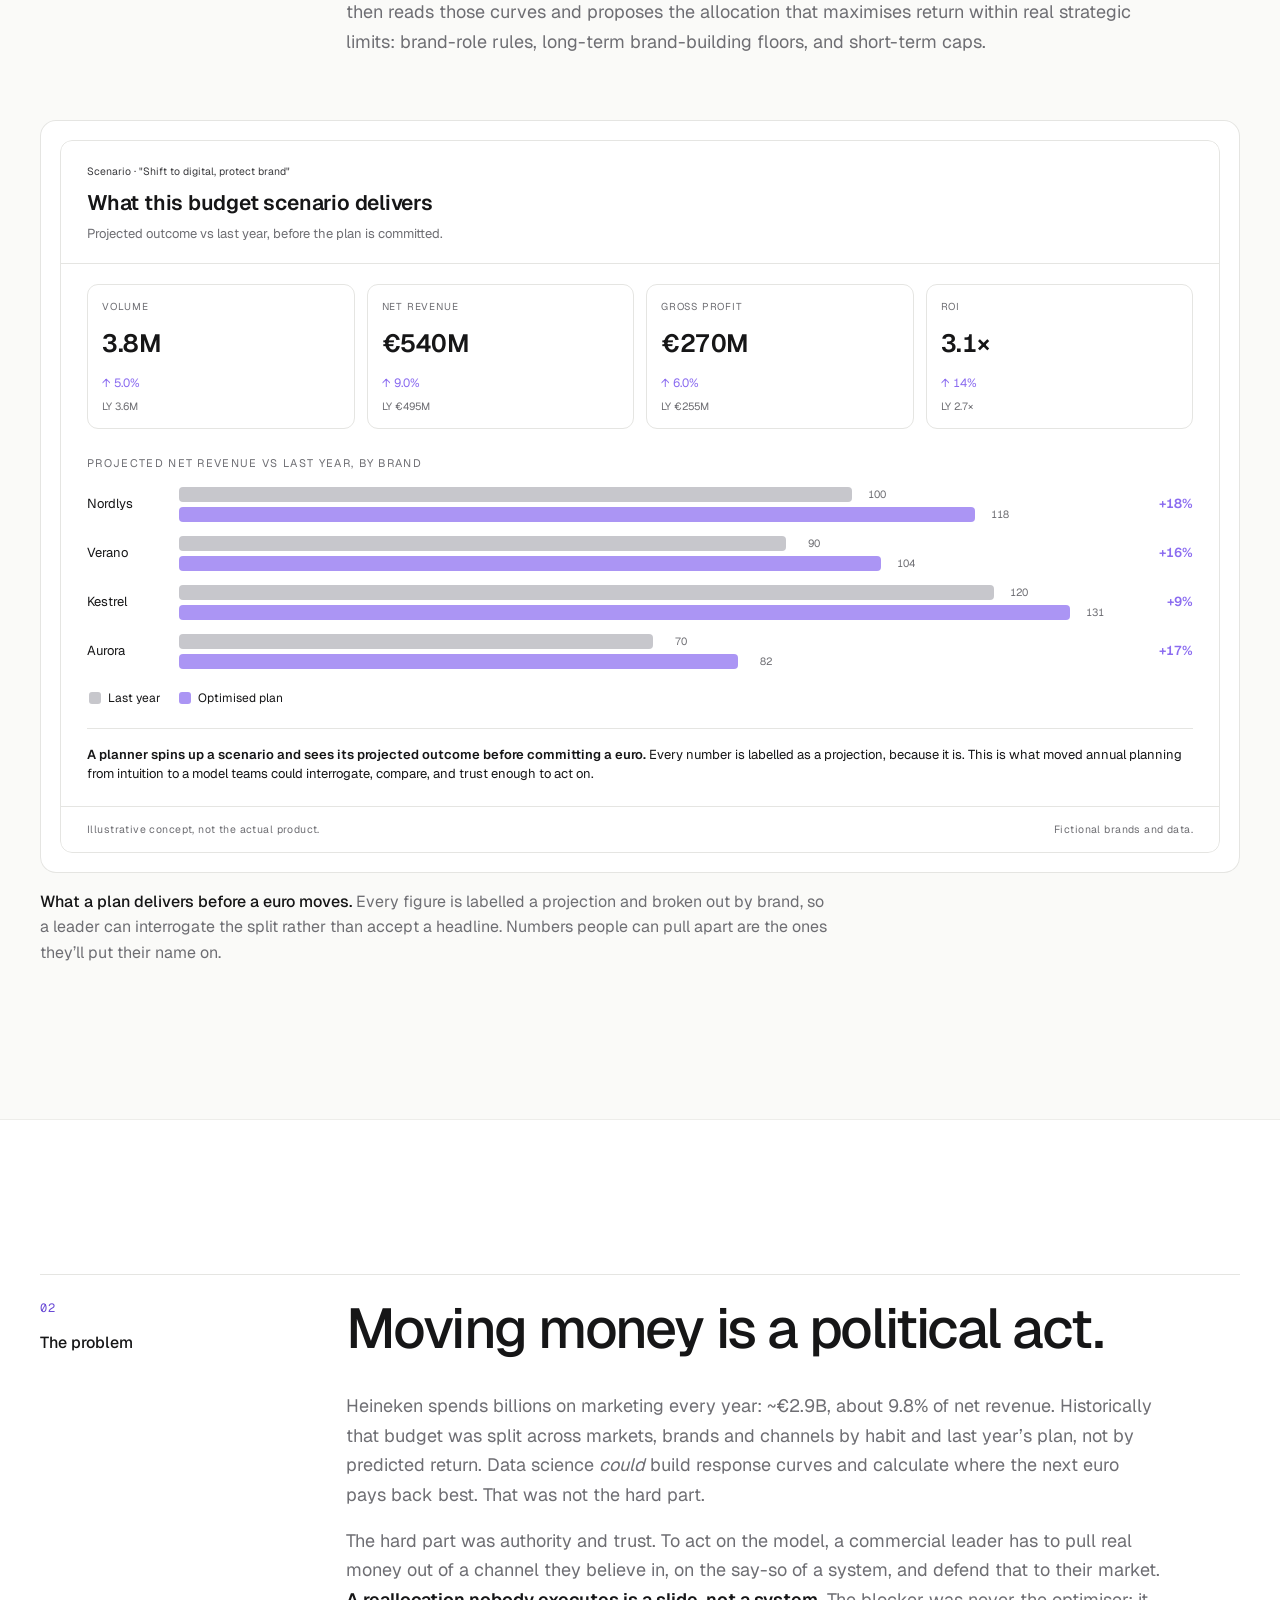
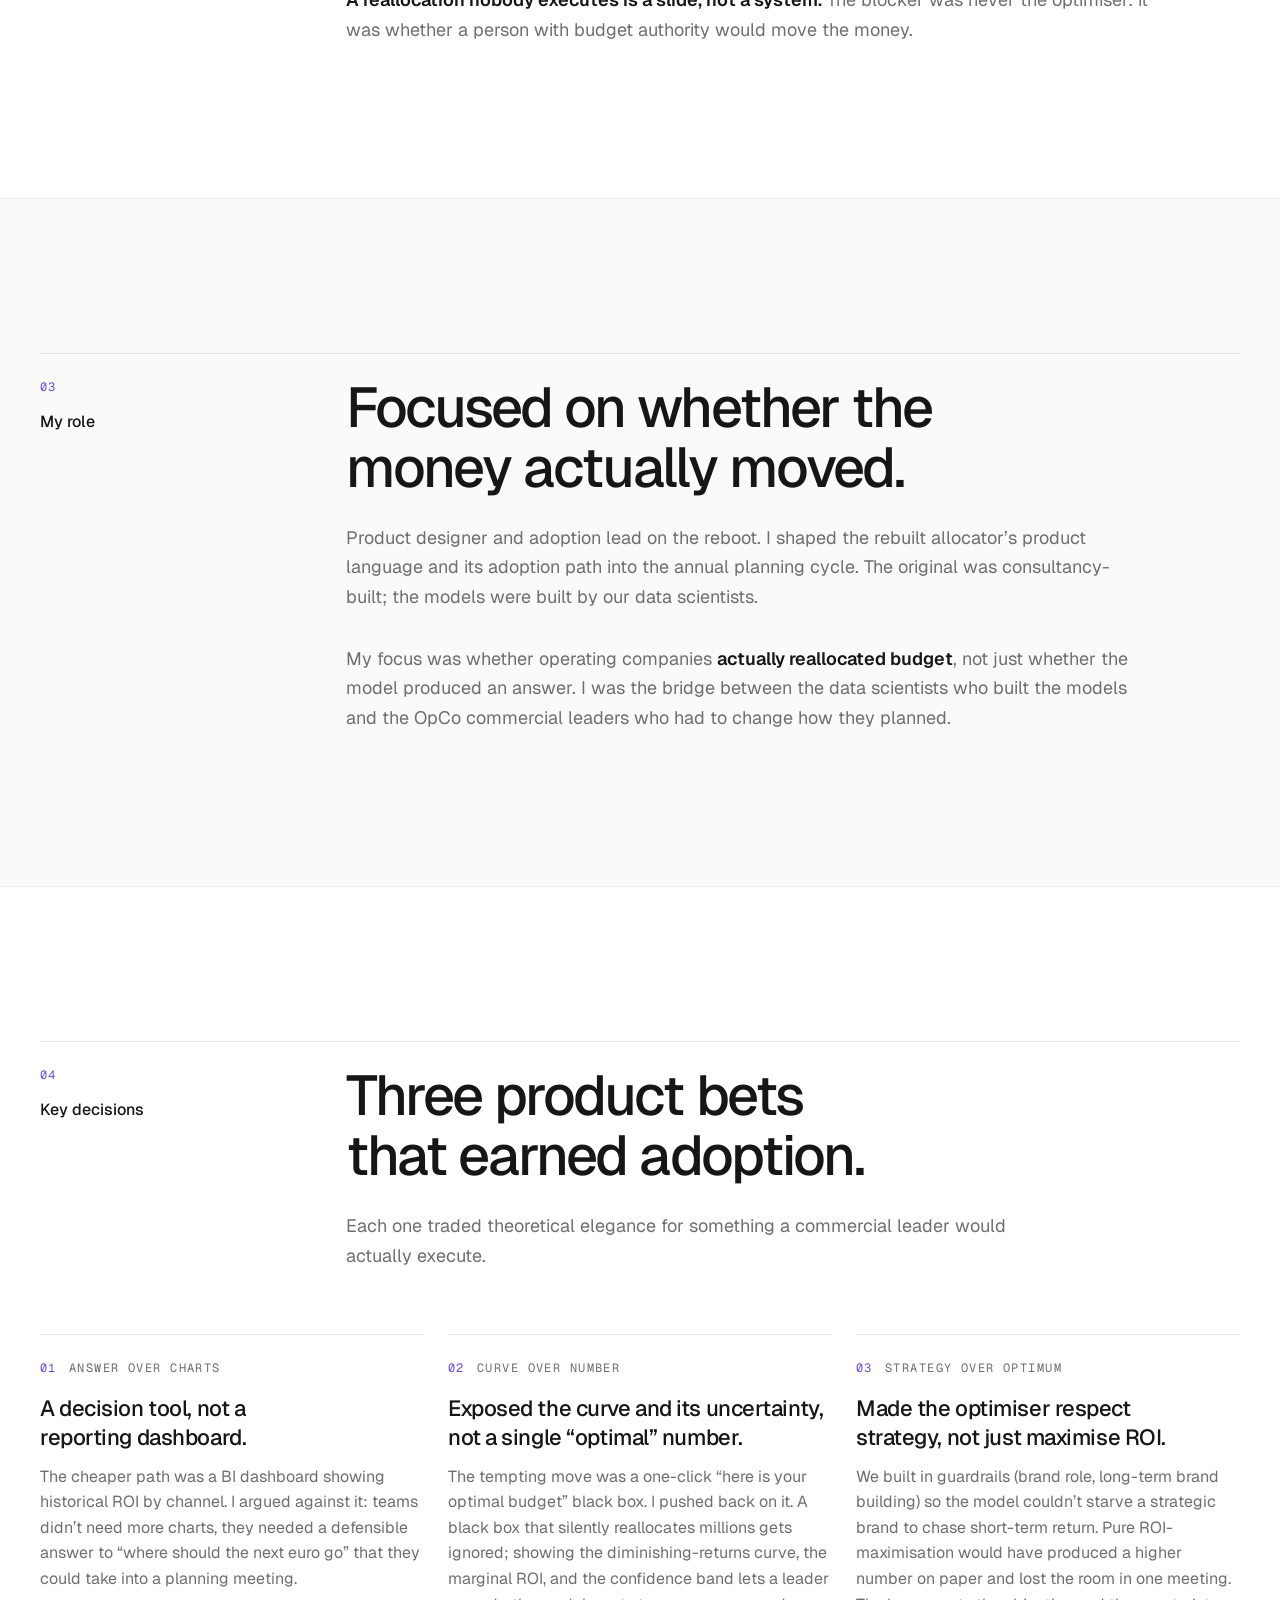
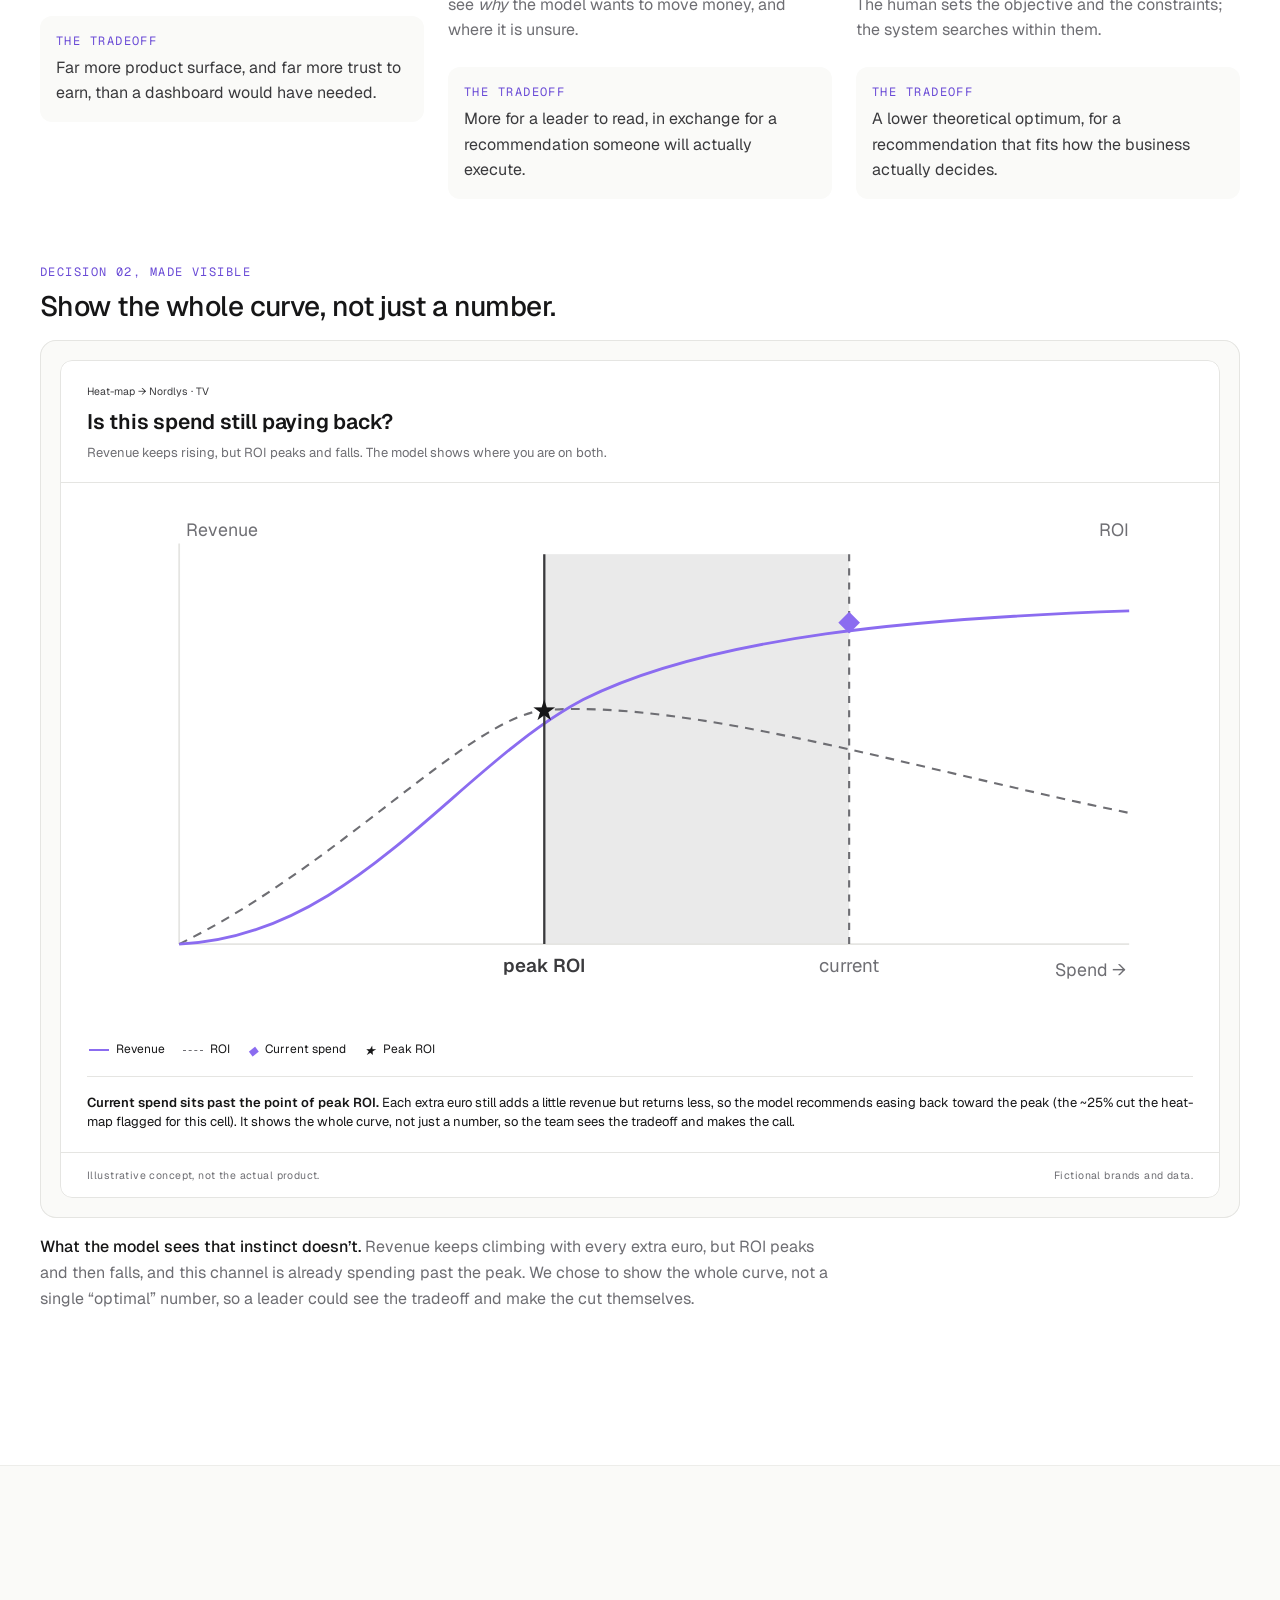
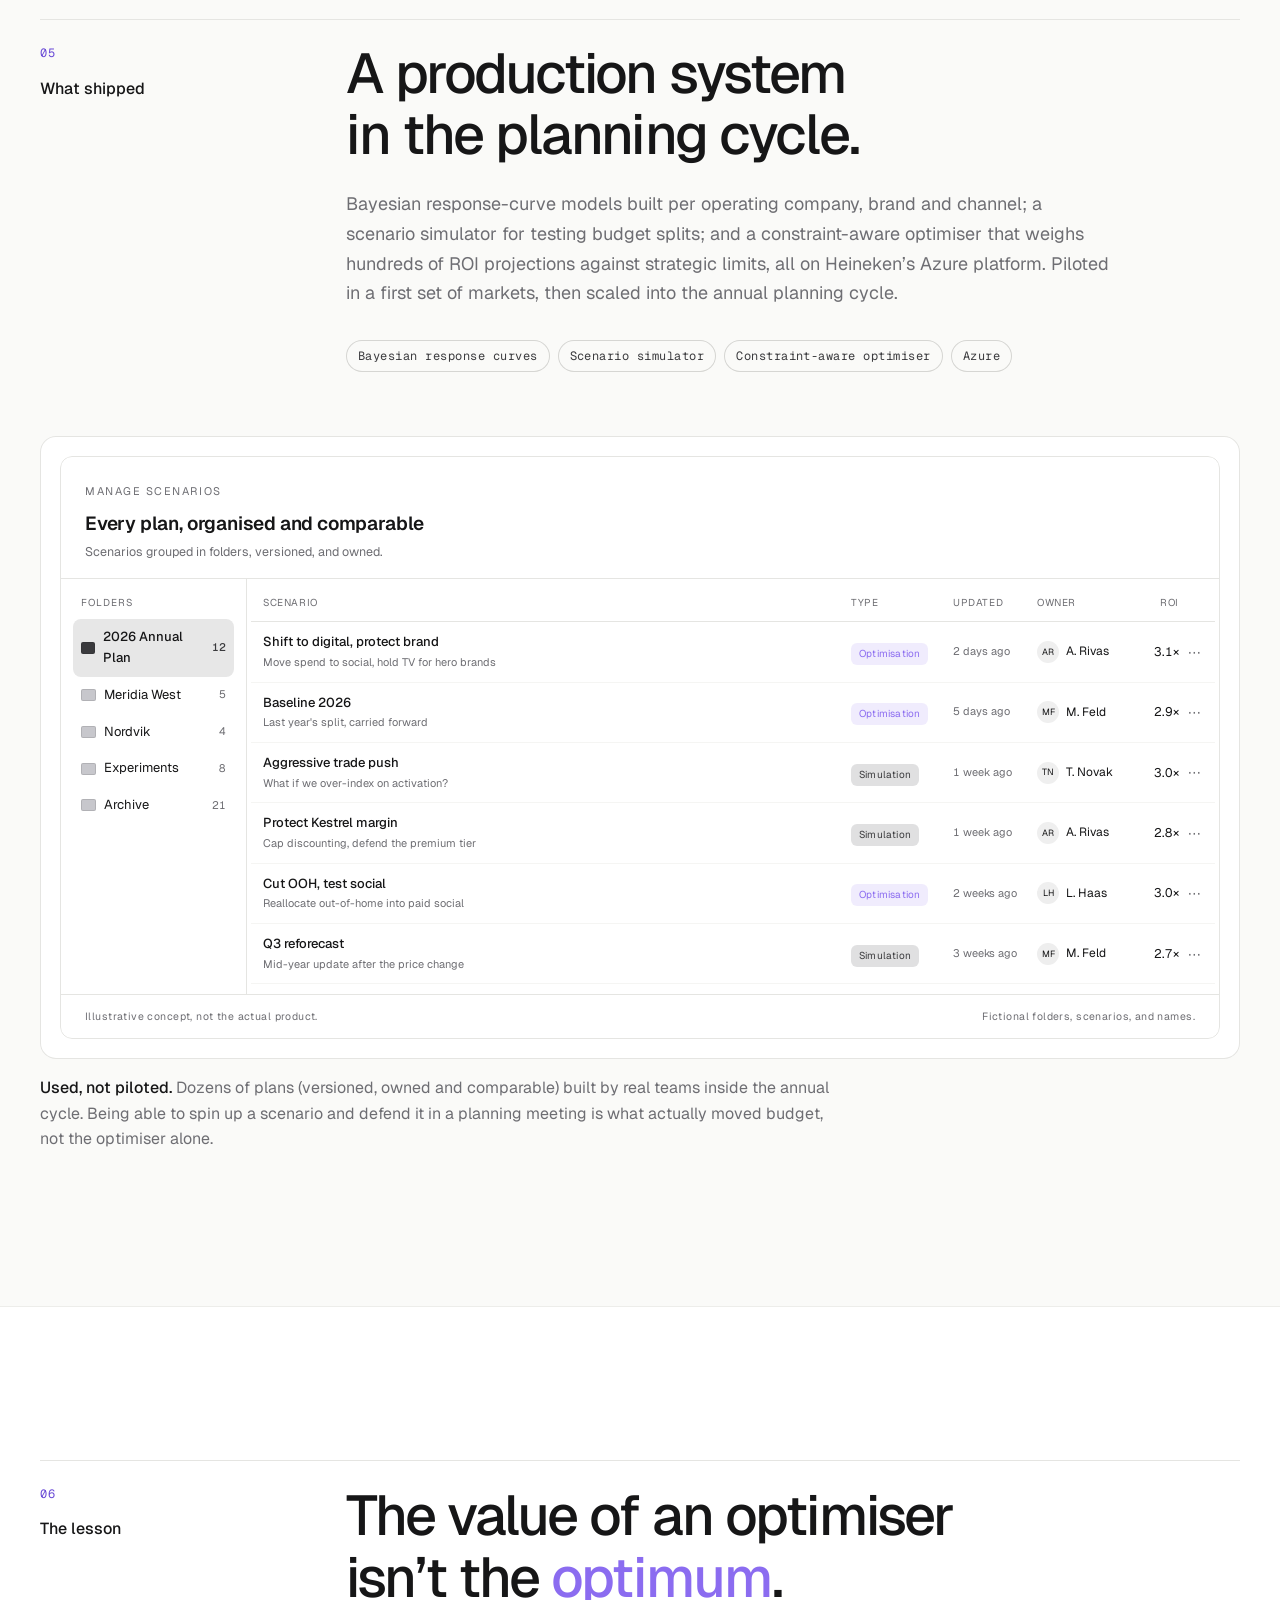
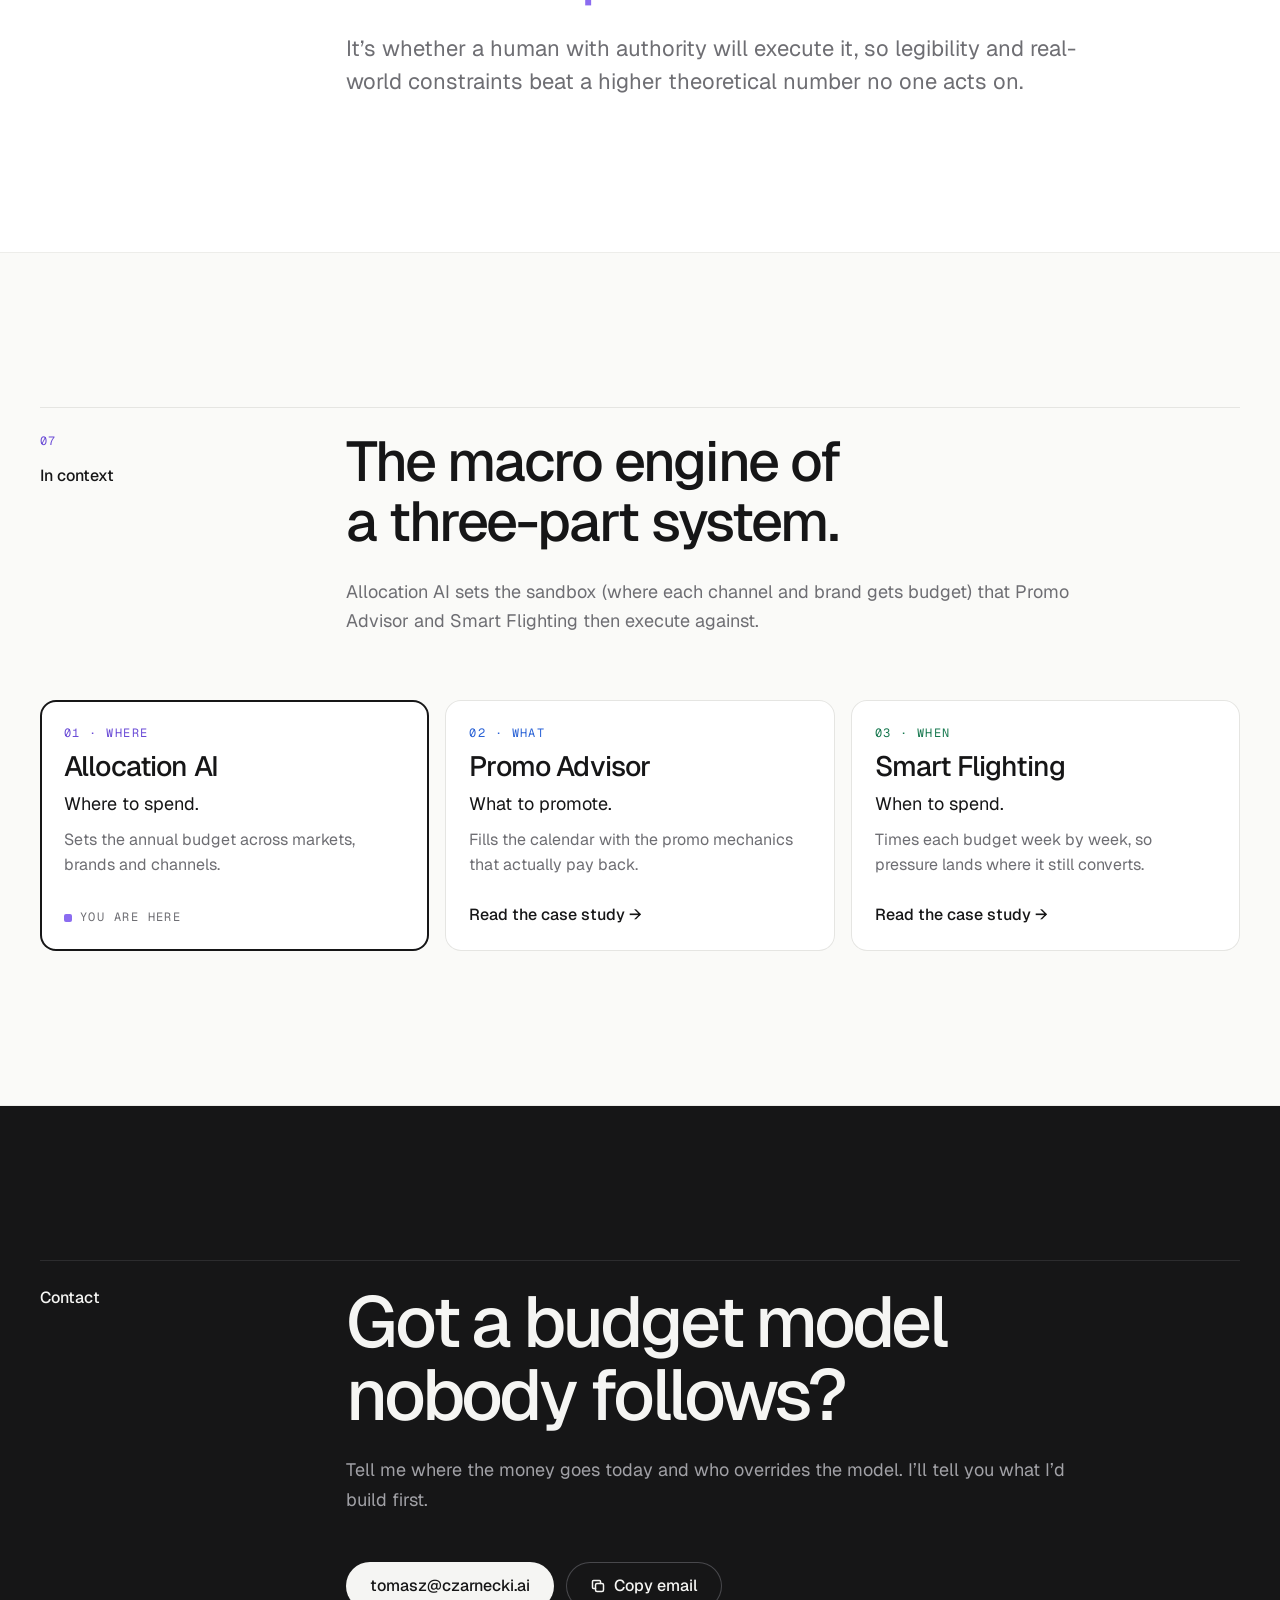
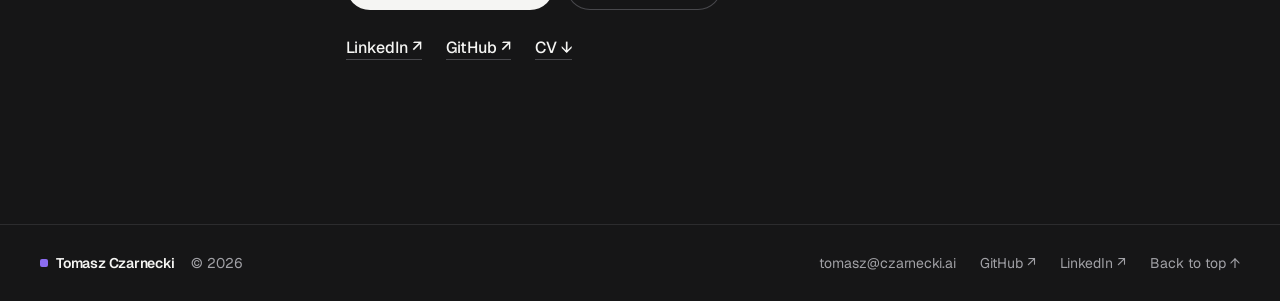
==== commit 82cbc138: "Section 03 is Orchestration instead of AI skills Co-Authored-By: Claude Opus 5.5 <noreply@anthropic." ====
--- a/allocation-ai.html
+++ b/allocation-ai.html
@@ -99,7 +99,7 @@
       <ul class="nav-links">
         <li><a href="index.html#work" aria-current="page">RGM &amp; Analytics</a></li>
         <li><a href="index.html#about">About</a></li>
-        <li><a href="index.html#skills">AI skills</a></li>
+        <li><a href="index.html#skills">Orchestration</a></li>
         <li><a href="index.html#projects">Projects</a></li>
         <li><a href="index.html#china">China</a></li>
         <li><a href="index.html#yagalabs">Yaga Labs</a></li>
@@ -122,7 +122,7 @@
       <ul class="sheet-links">
         <li><a href="index.html#work" aria-current="page"><span class="sheet-name">RGM &amp; Analytics</span><span class="sheet-num">01</span></a></li>
         <li><a href="index.html#about"><span class="sheet-name">About</span><span class="sheet-num">02</span></a></li>
-        <li><a href="index.html#skills"><span class="sheet-name">AI skills</span><span class="sheet-num">03</span></a></li>
+        <li><a href="index.html#skills"><span class="sheet-name">Orchestration</span><span class="sheet-num">03</span></a></li>
         <li><a href="index.html#projects"><span class="sheet-name">Projects</span><span class="sheet-num">04</span></a></li>
         <li><a href="index.html#china"><span class="sheet-name">China</span><span class="sheet-num">05</span></a></li>
         <li><a href="index.html#yagalabs"><span class="sheet-name">Yaga Labs</span><span class="sheet-num">06</span></a></li>
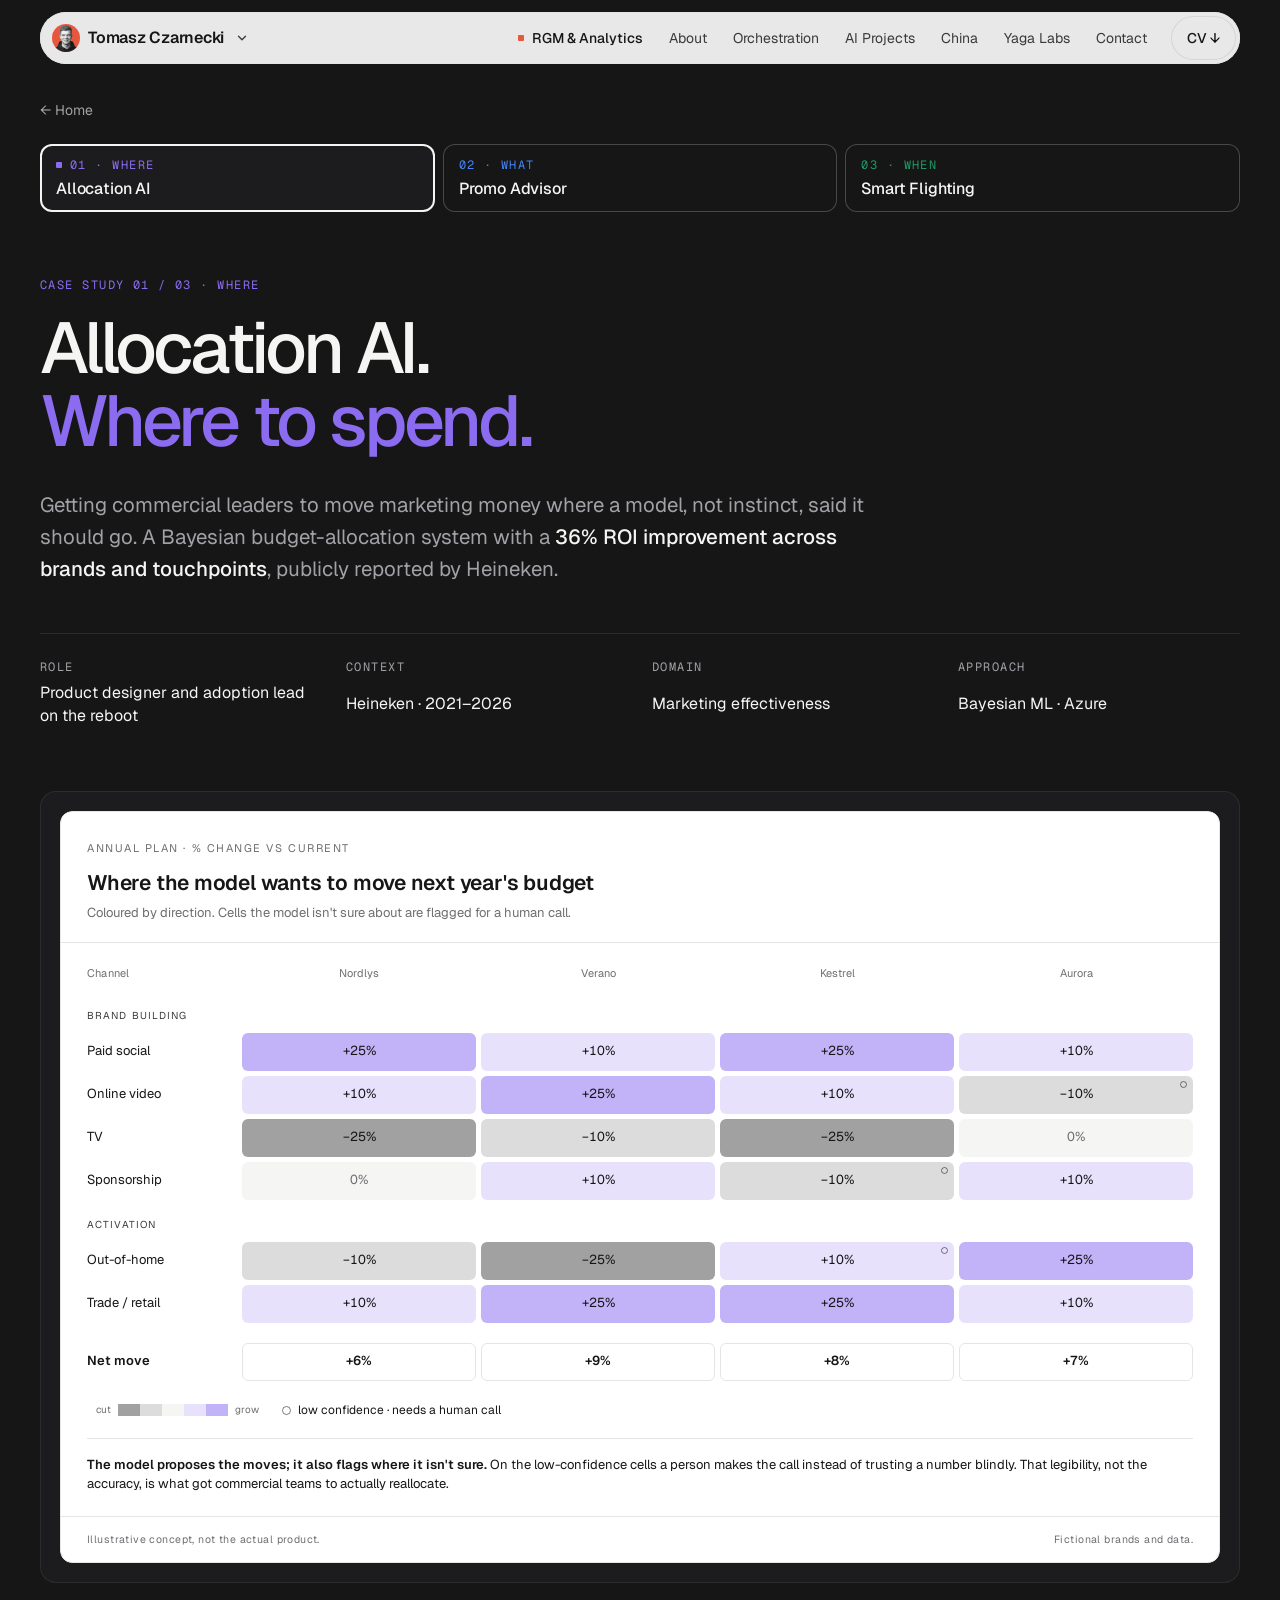
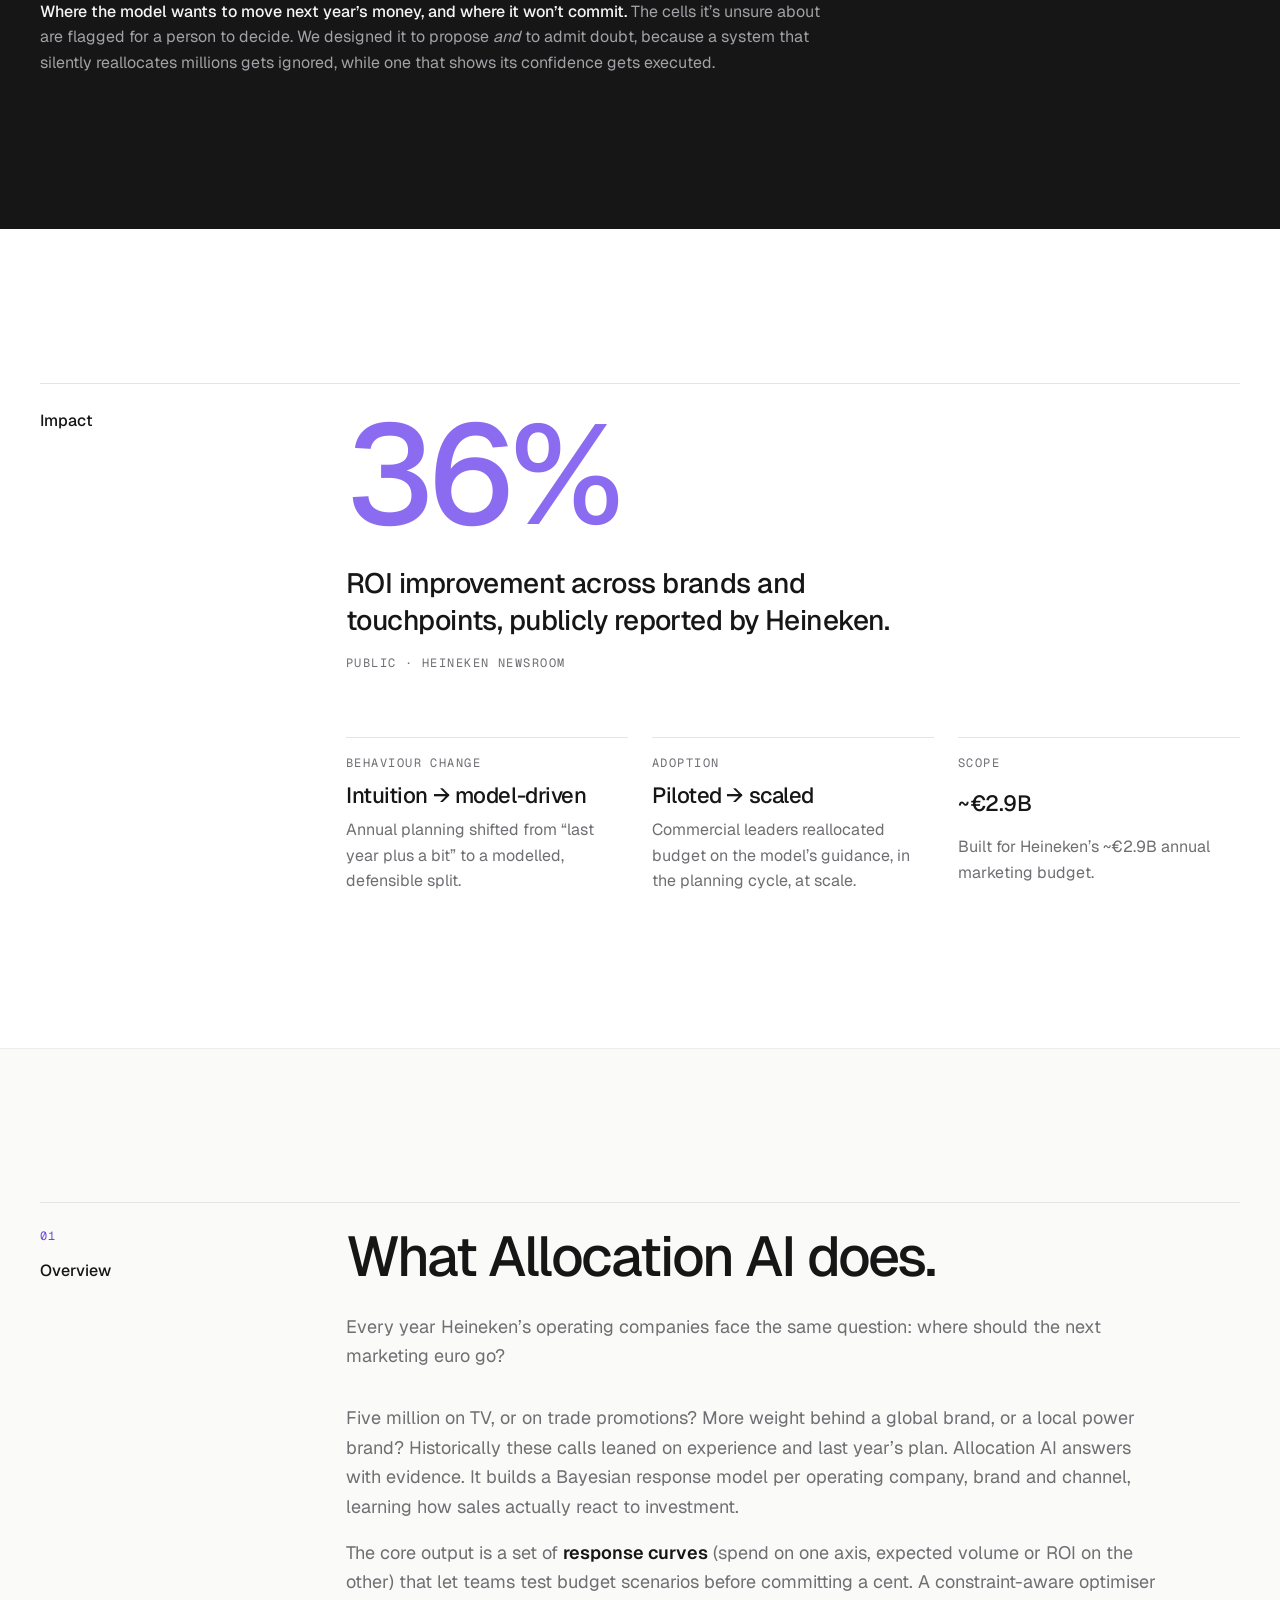
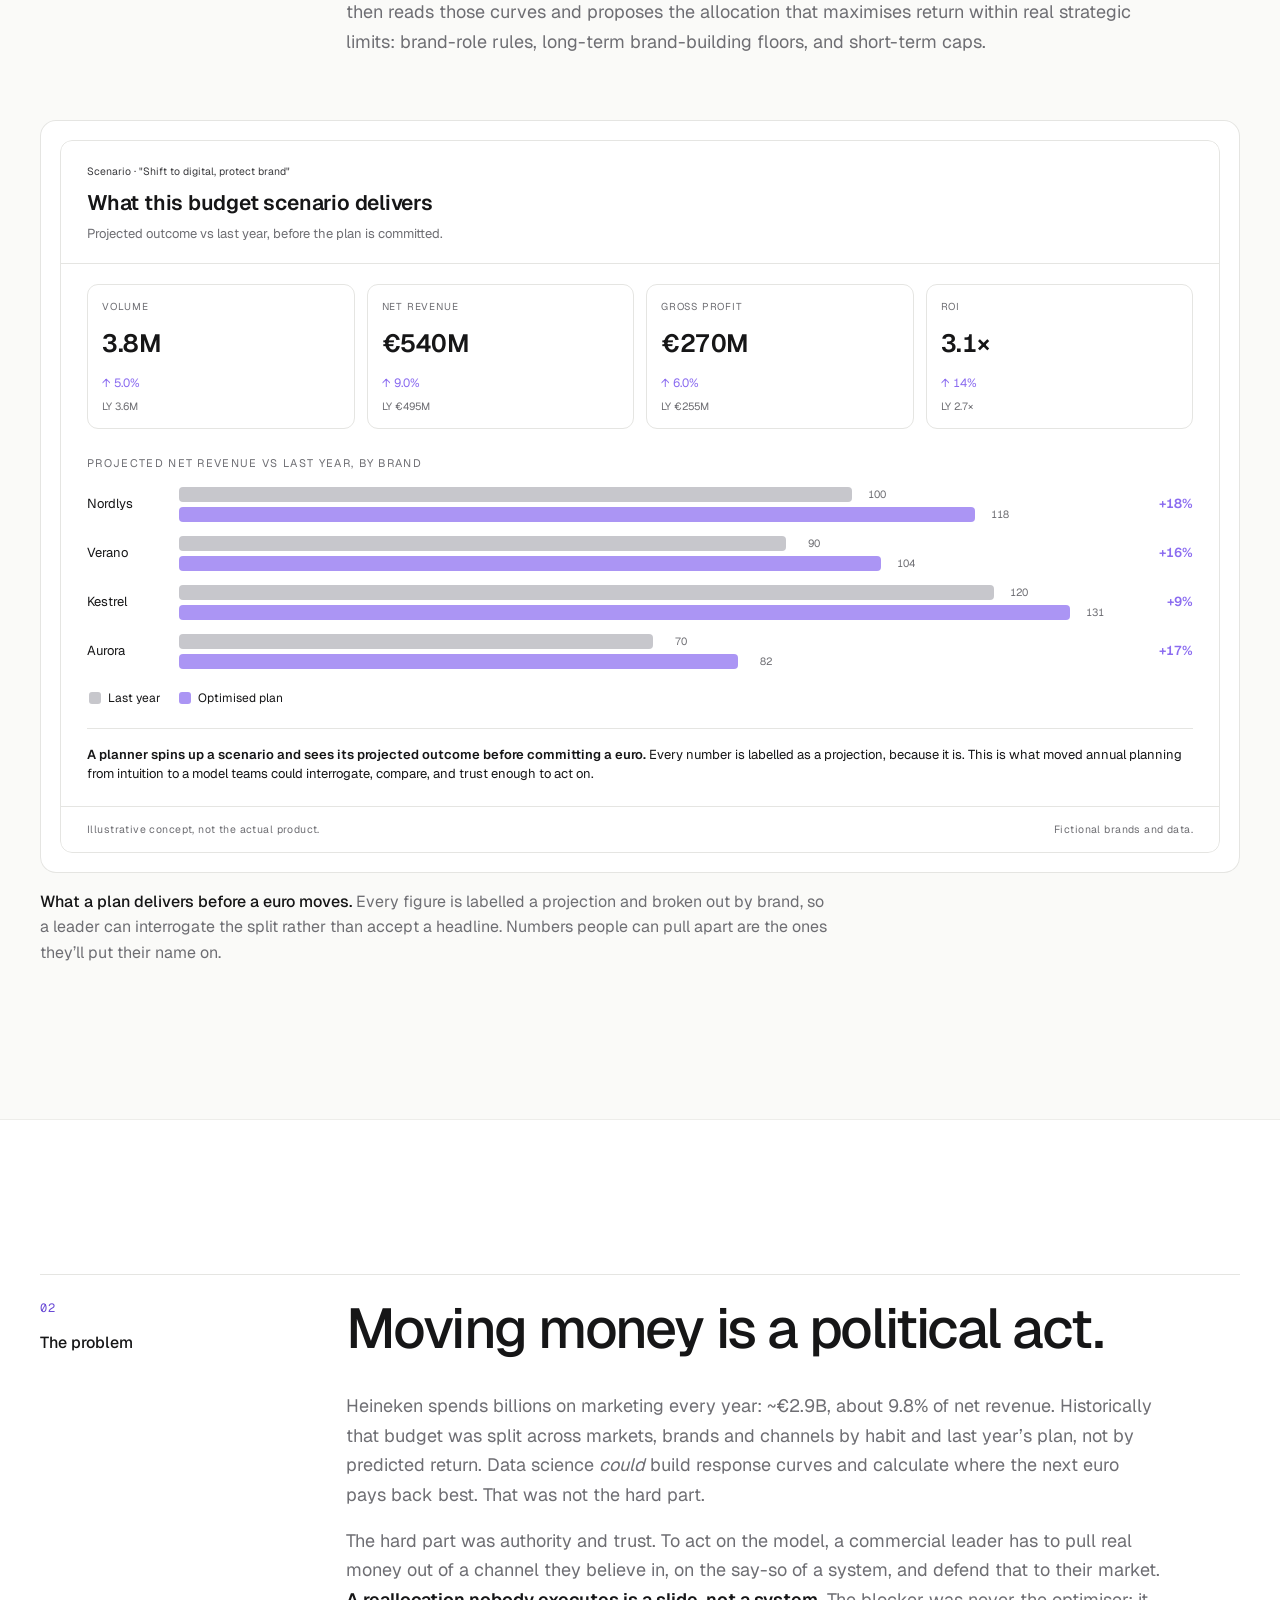
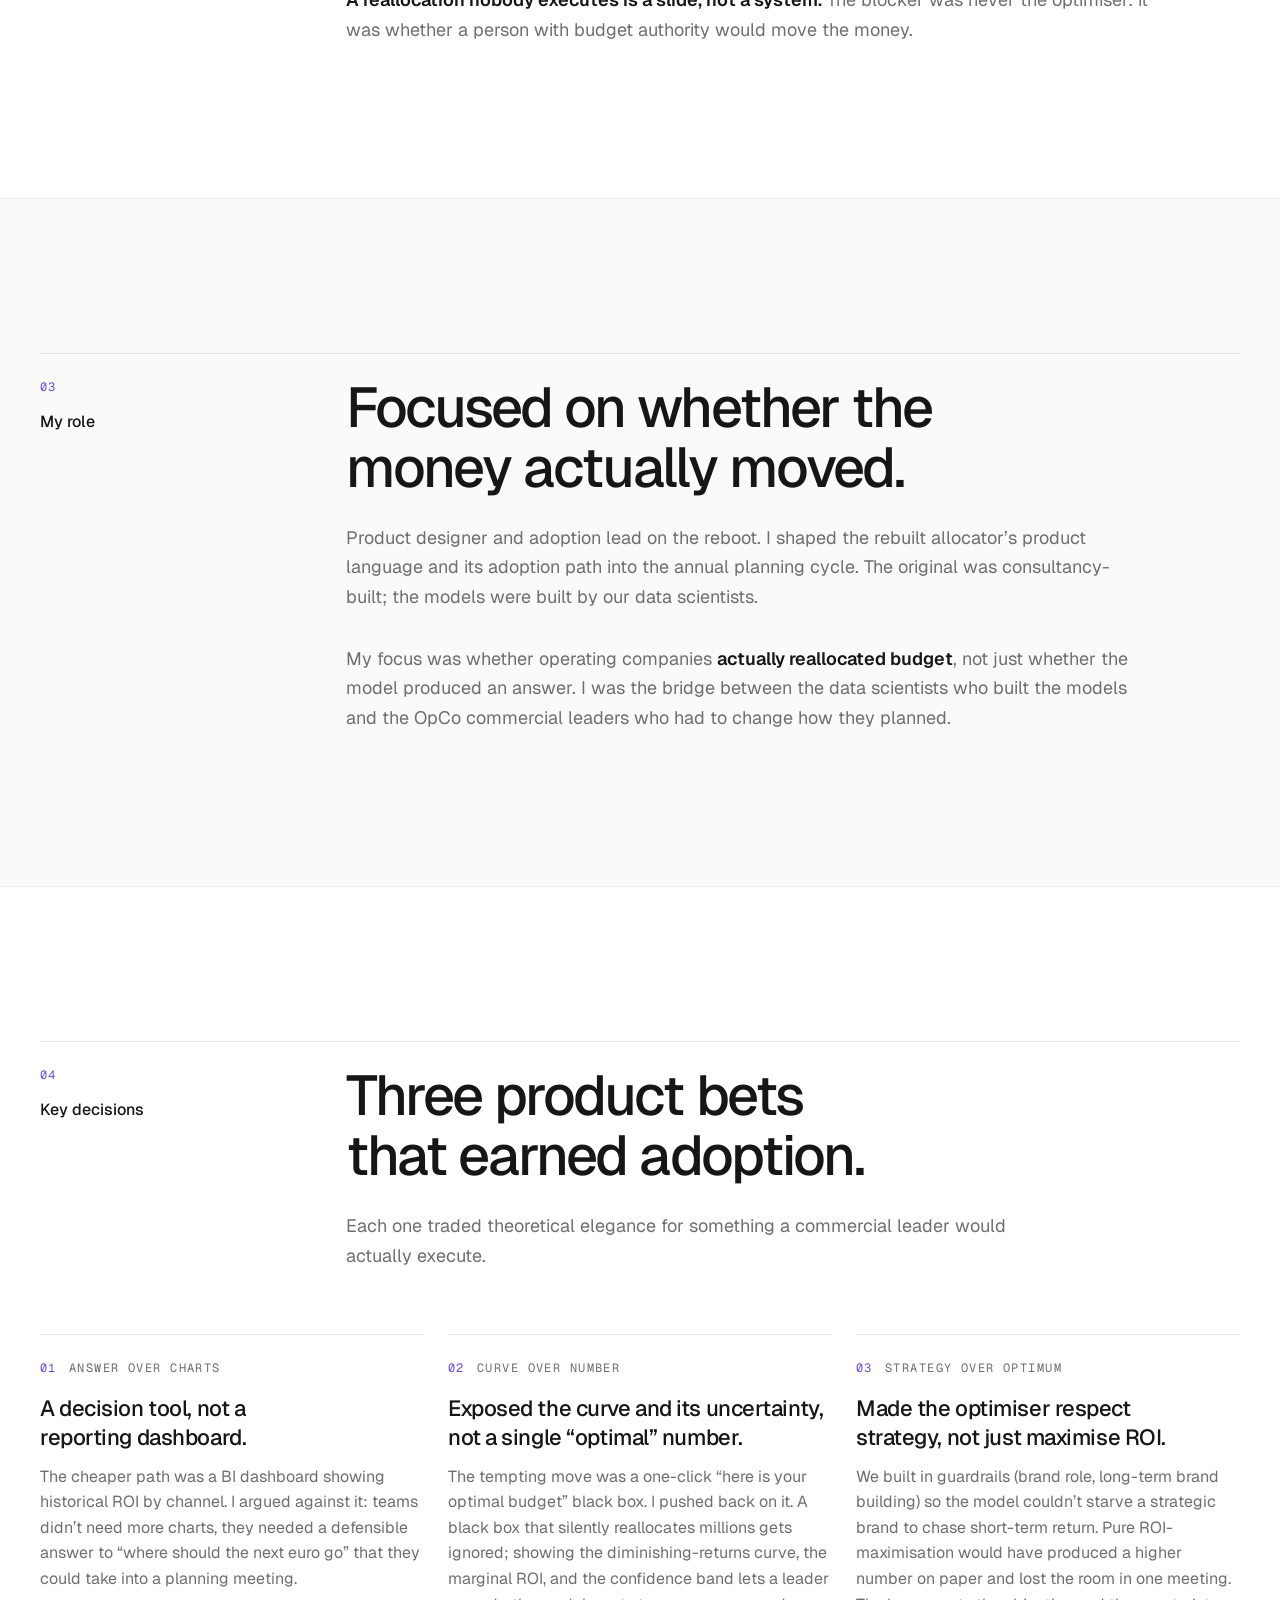
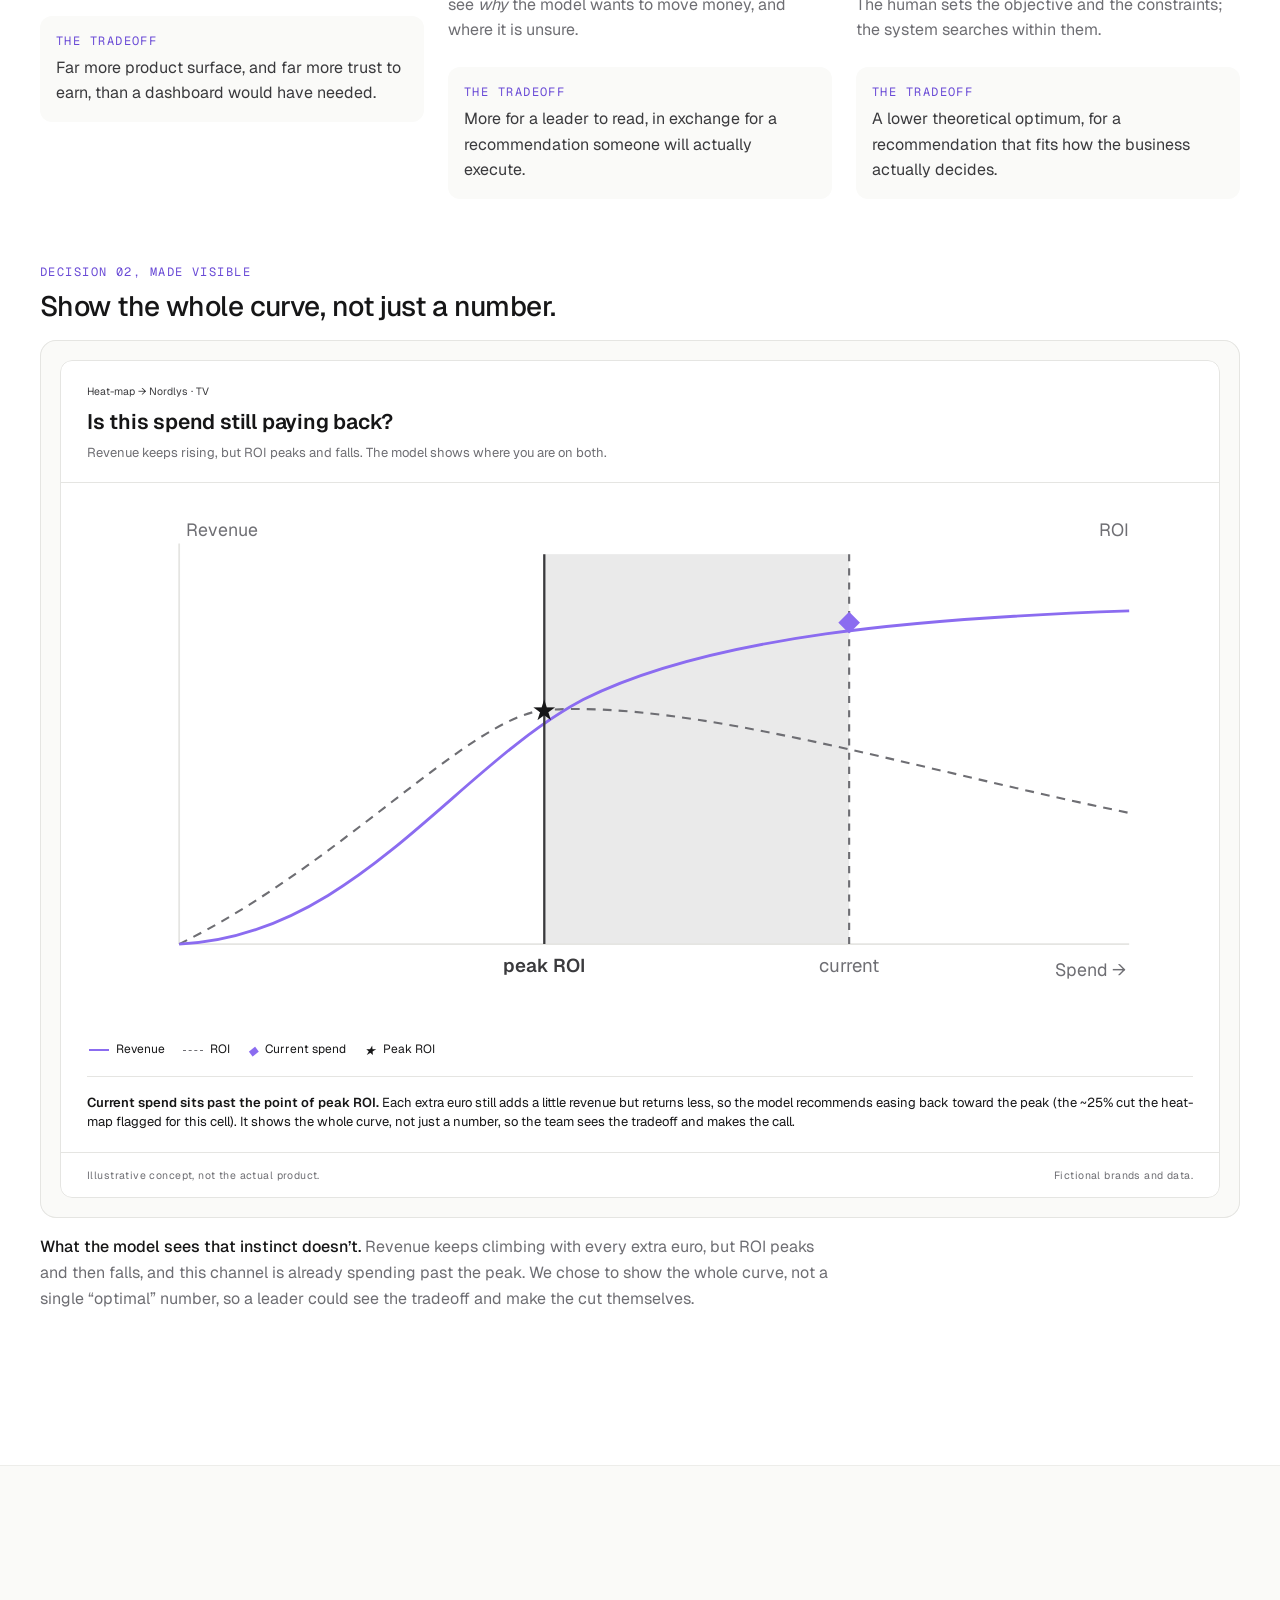
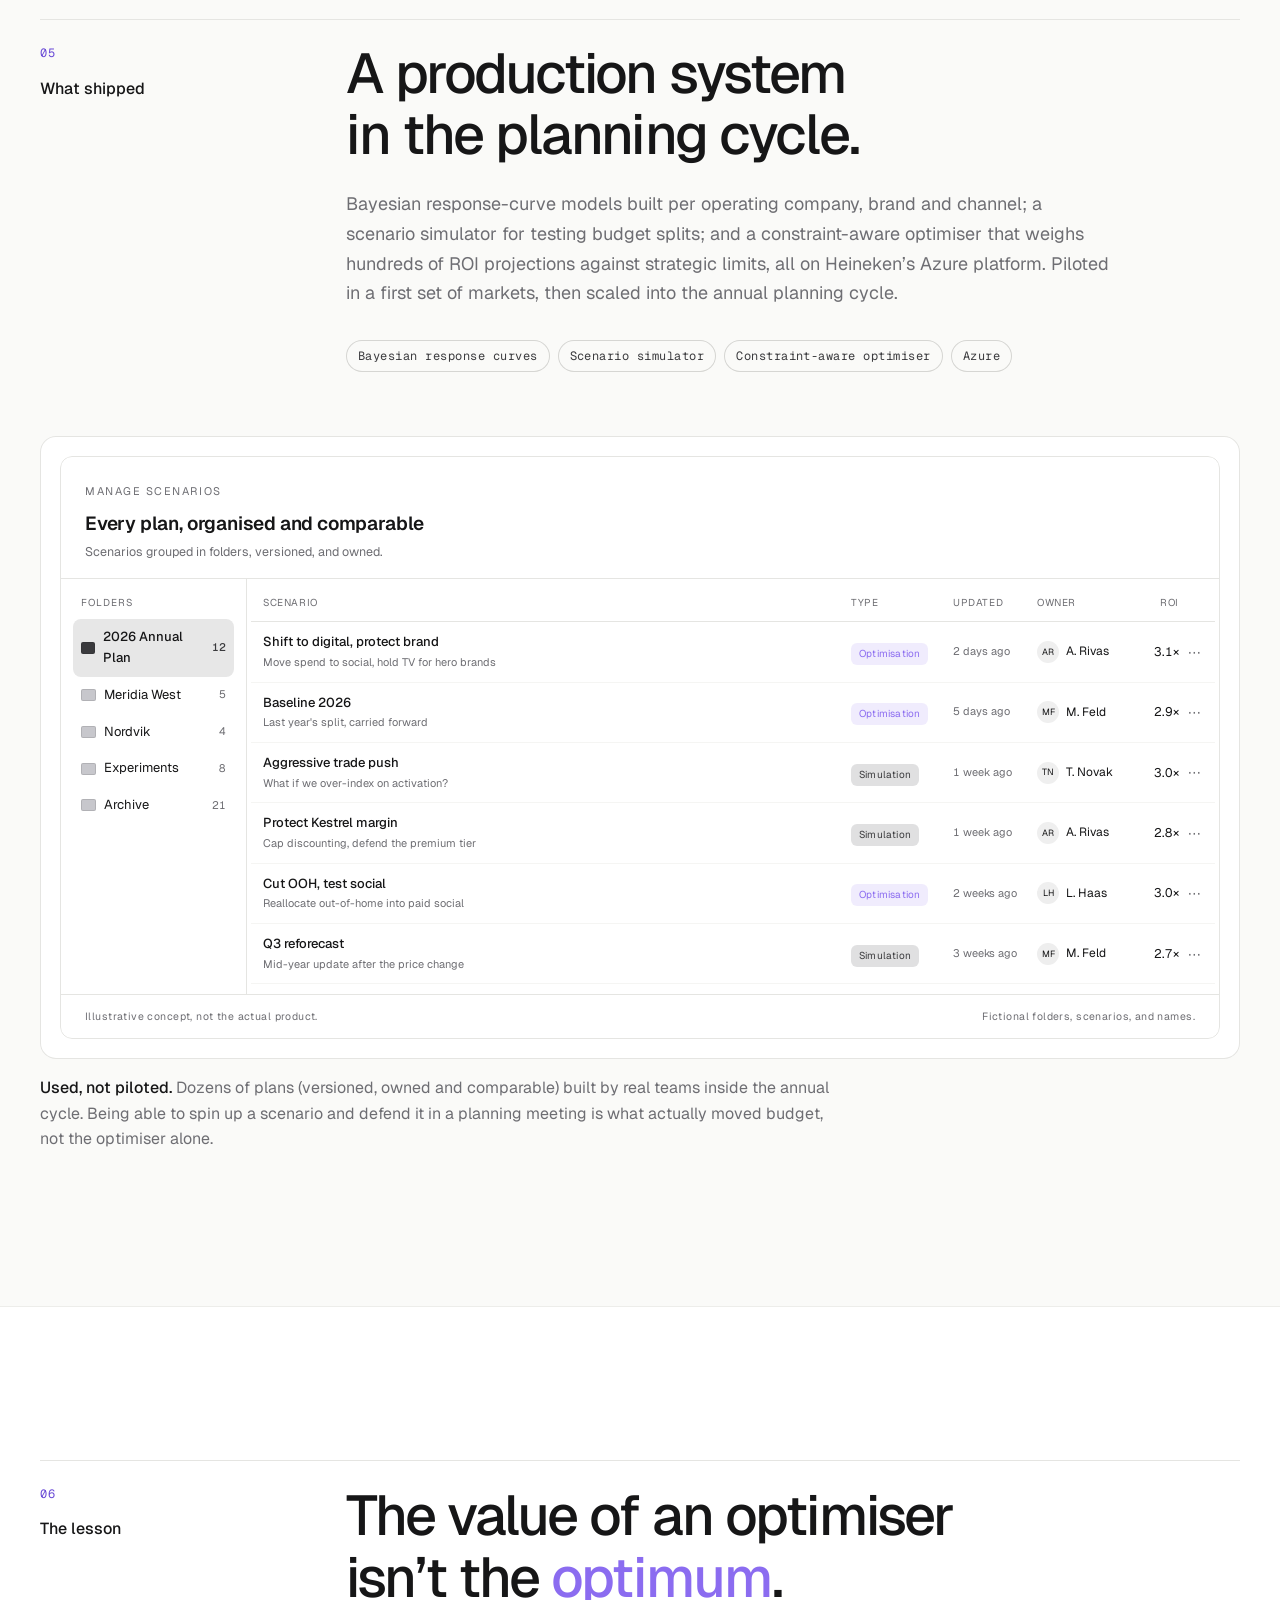
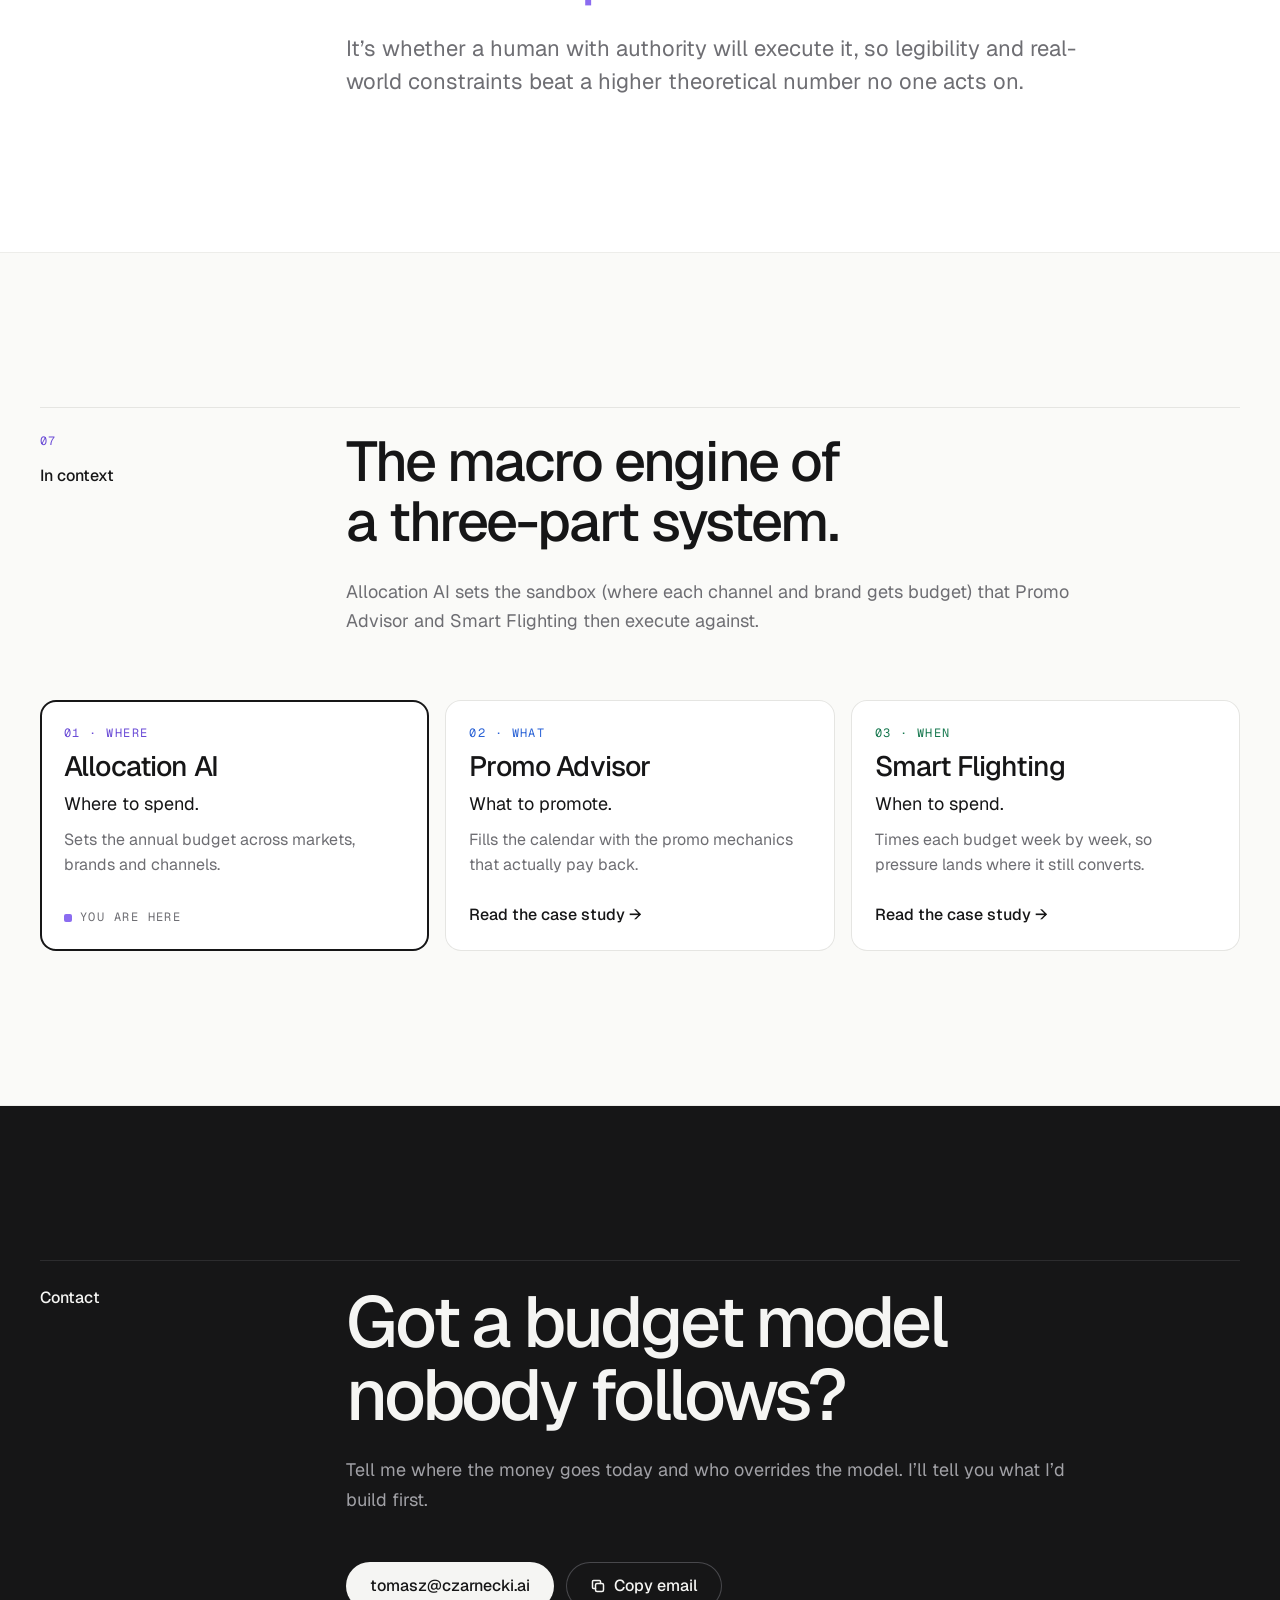
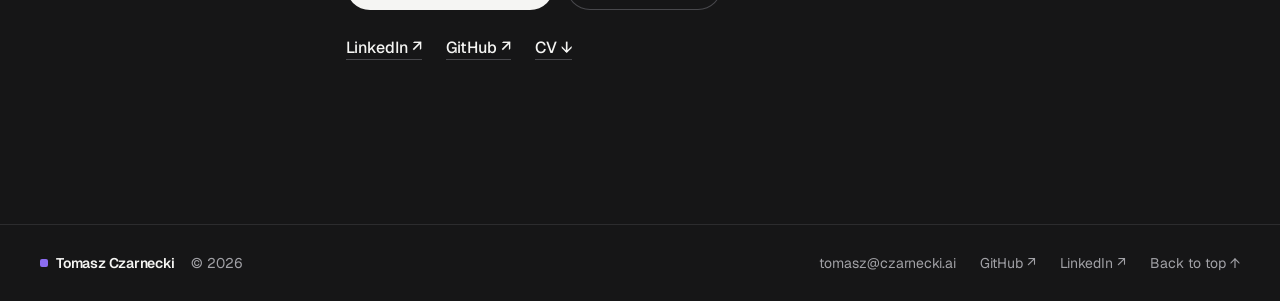
==== commit f20cea8c: "Section 04 is AI Projects; tighter nav links on small desktops 'AI Projects' made the nav overflow b" ====
--- a/allocation-ai.html
+++ b/allocation-ai.html
@@ -100,7 +100,7 @@
         <li><a href="index.html#work" aria-current="page">RGM &amp; Analytics</a></li>
         <li><a href="index.html#about">About</a></li>
         <li><a href="index.html#skills">Orchestration</a></li>
-        <li><a href="index.html#projects">Projects</a></li>
+        <li><a href="index.html#projects">AI Projects</a></li>
         <li><a href="index.html#china">China</a></li>
         <li><a href="index.html#yagalabs">Yaga Labs</a></li>
         <li><a href="#contact">Contact</a></li>
@@ -123,7 +123,7 @@
         <li><a href="index.html#work" aria-current="page"><span class="sheet-name">RGM &amp; Analytics</span><span class="sheet-num">01</span></a></li>
         <li><a href="index.html#about"><span class="sheet-name">About</span><span class="sheet-num">02</span></a></li>
         <li><a href="index.html#skills"><span class="sheet-name">Orchestration</span><span class="sheet-num">03</span></a></li>
-        <li><a href="index.html#projects"><span class="sheet-name">Projects</span><span class="sheet-num">04</span></a></li>
+        <li><a href="index.html#projects"><span class="sheet-name">AI Projects</span><span class="sheet-num">04</span></a></li>
         <li><a href="index.html#china"><span class="sheet-name">China</span><span class="sheet-num">05</span></a></li>
         <li><a href="index.html#yagalabs"><span class="sheet-name">Yaga Labs</span><span class="sheet-num">06</span></a></li>
         <li><a href="#contact"><span class="sheet-name">Contact</span><span class="sheet-num">07</span></a></li>
--- a/css/site.css
+++ b/css/site.css
@@ -218,6 +218,7 @@
   .nav-cv { margin-left: var(--s-8); }
   .nav-menu { display: none; }
 }
+@media (min-width: 1024px) and (max-width: 1279.98px) { .nav-links a { padding: 0 var(--s-8); } }
 @media (max-width: 1023.98px) {
   .nav-cv { display: none; }
   .nav-menu { margin-left: auto; }
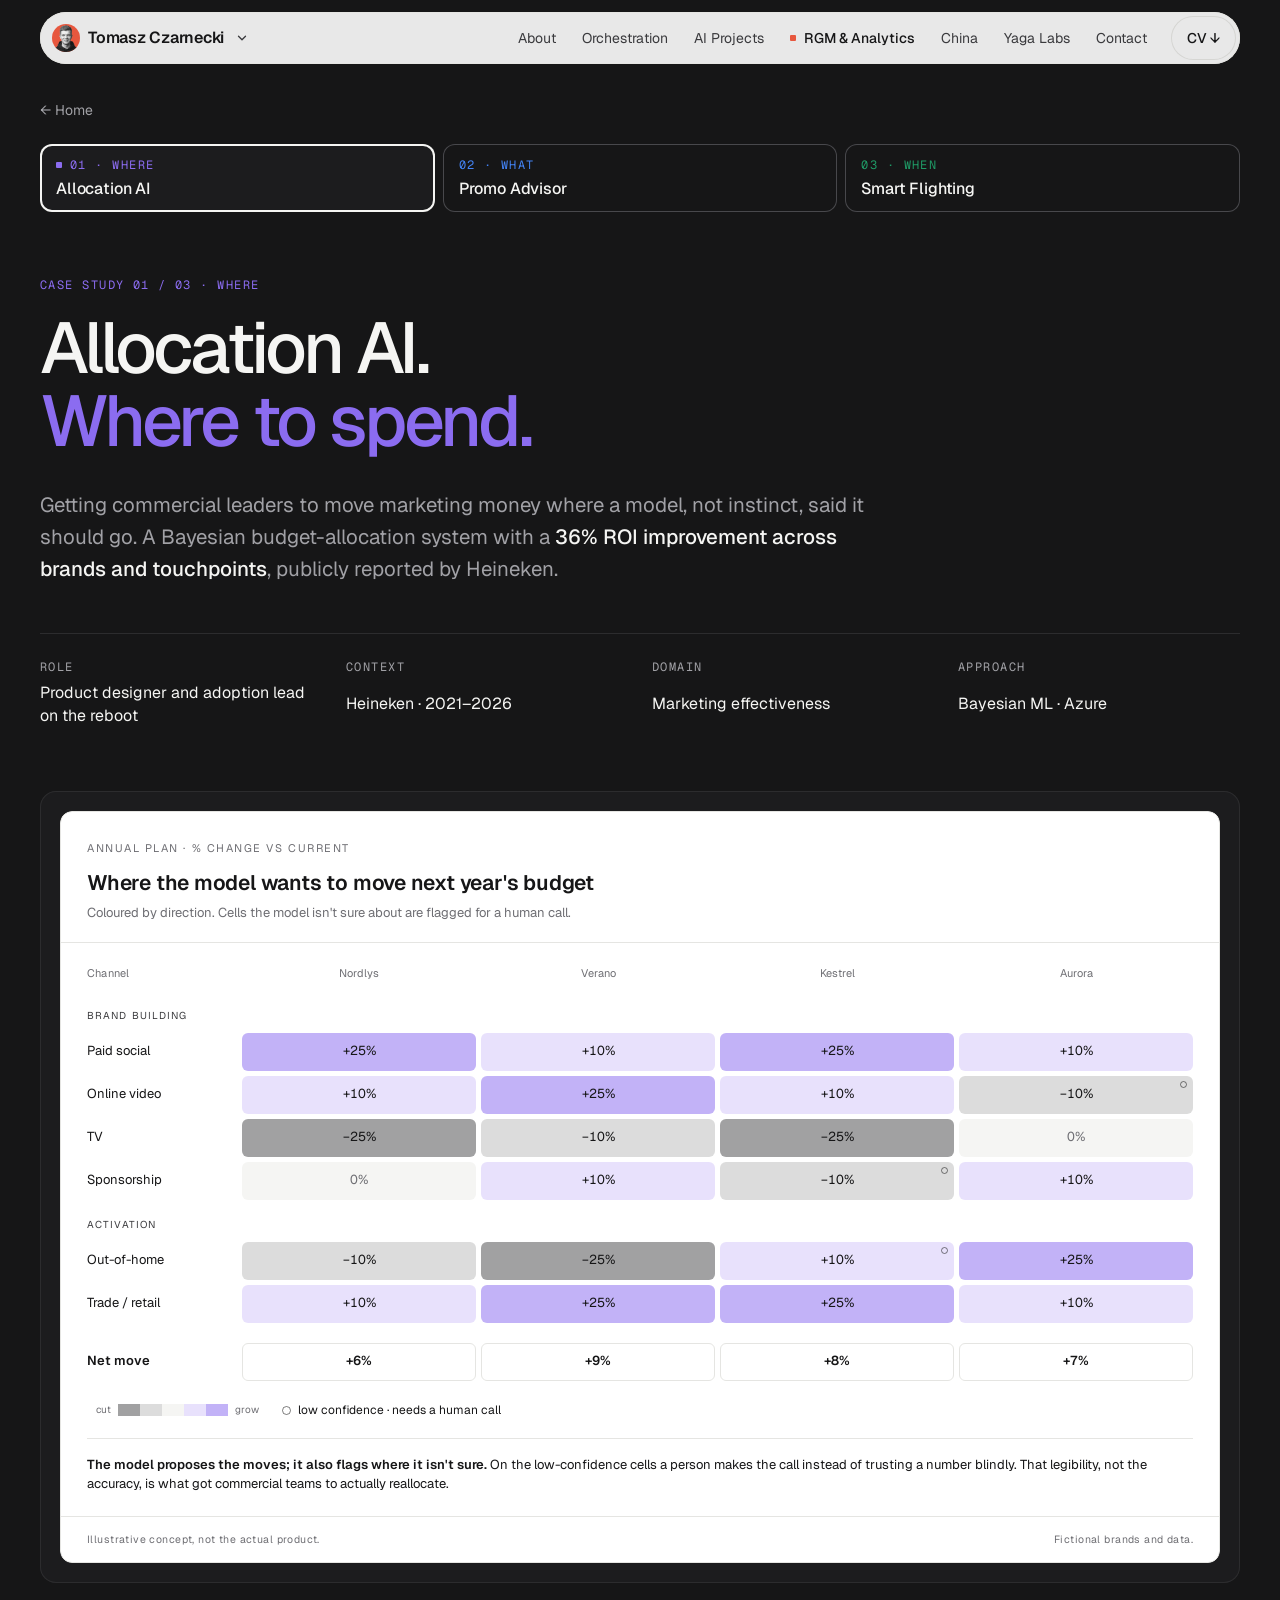
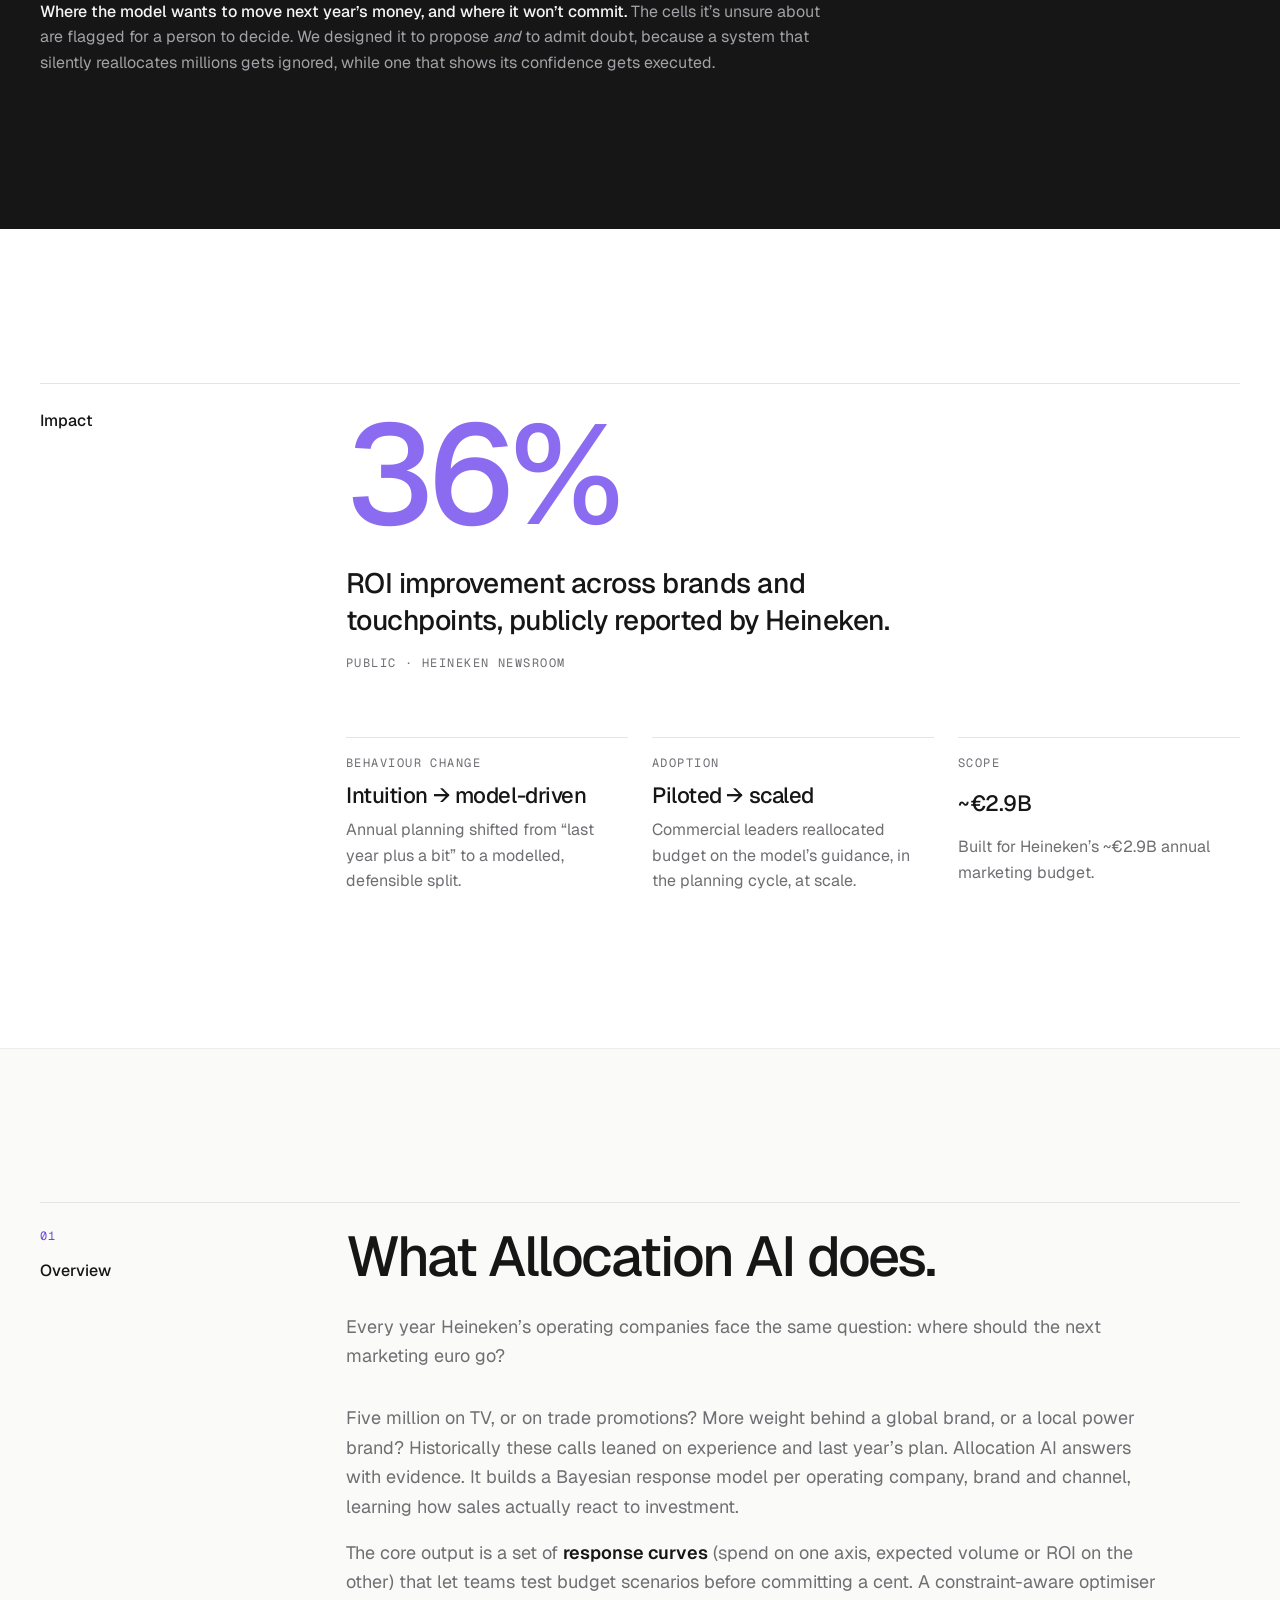
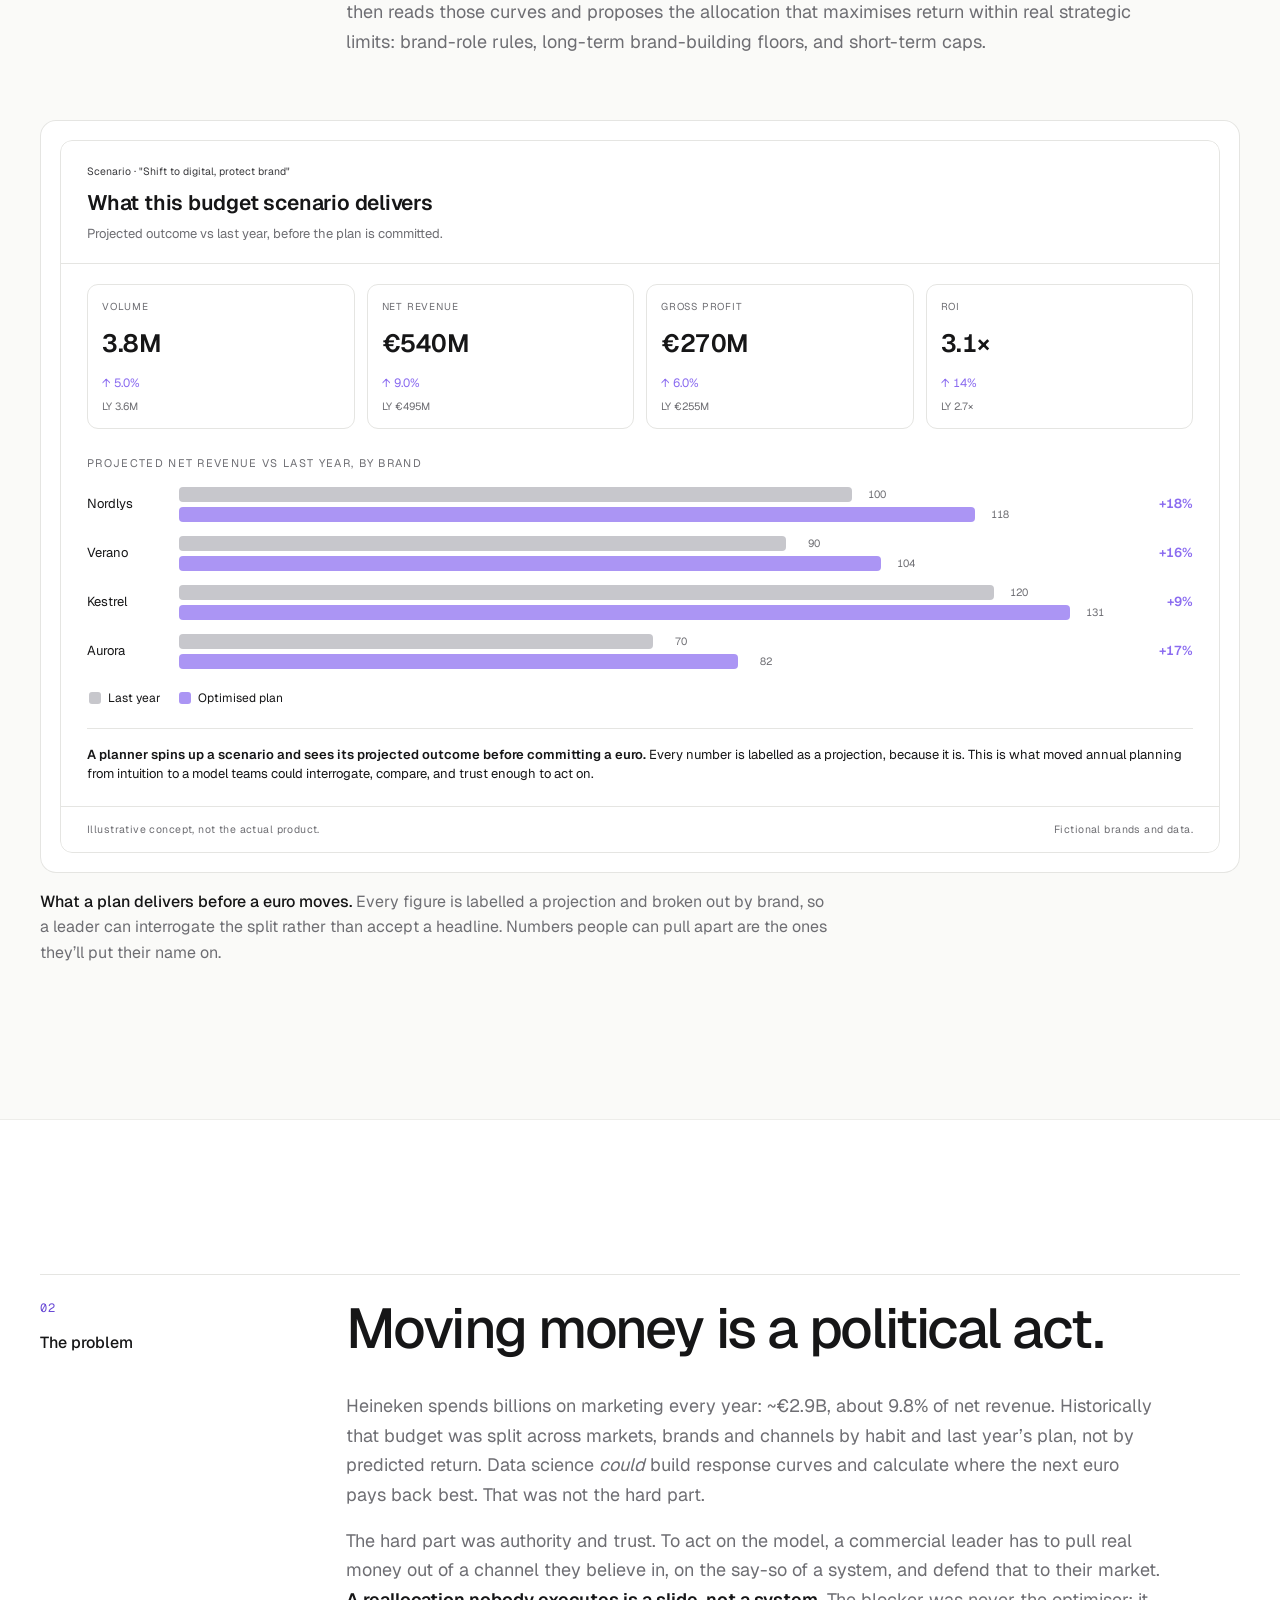
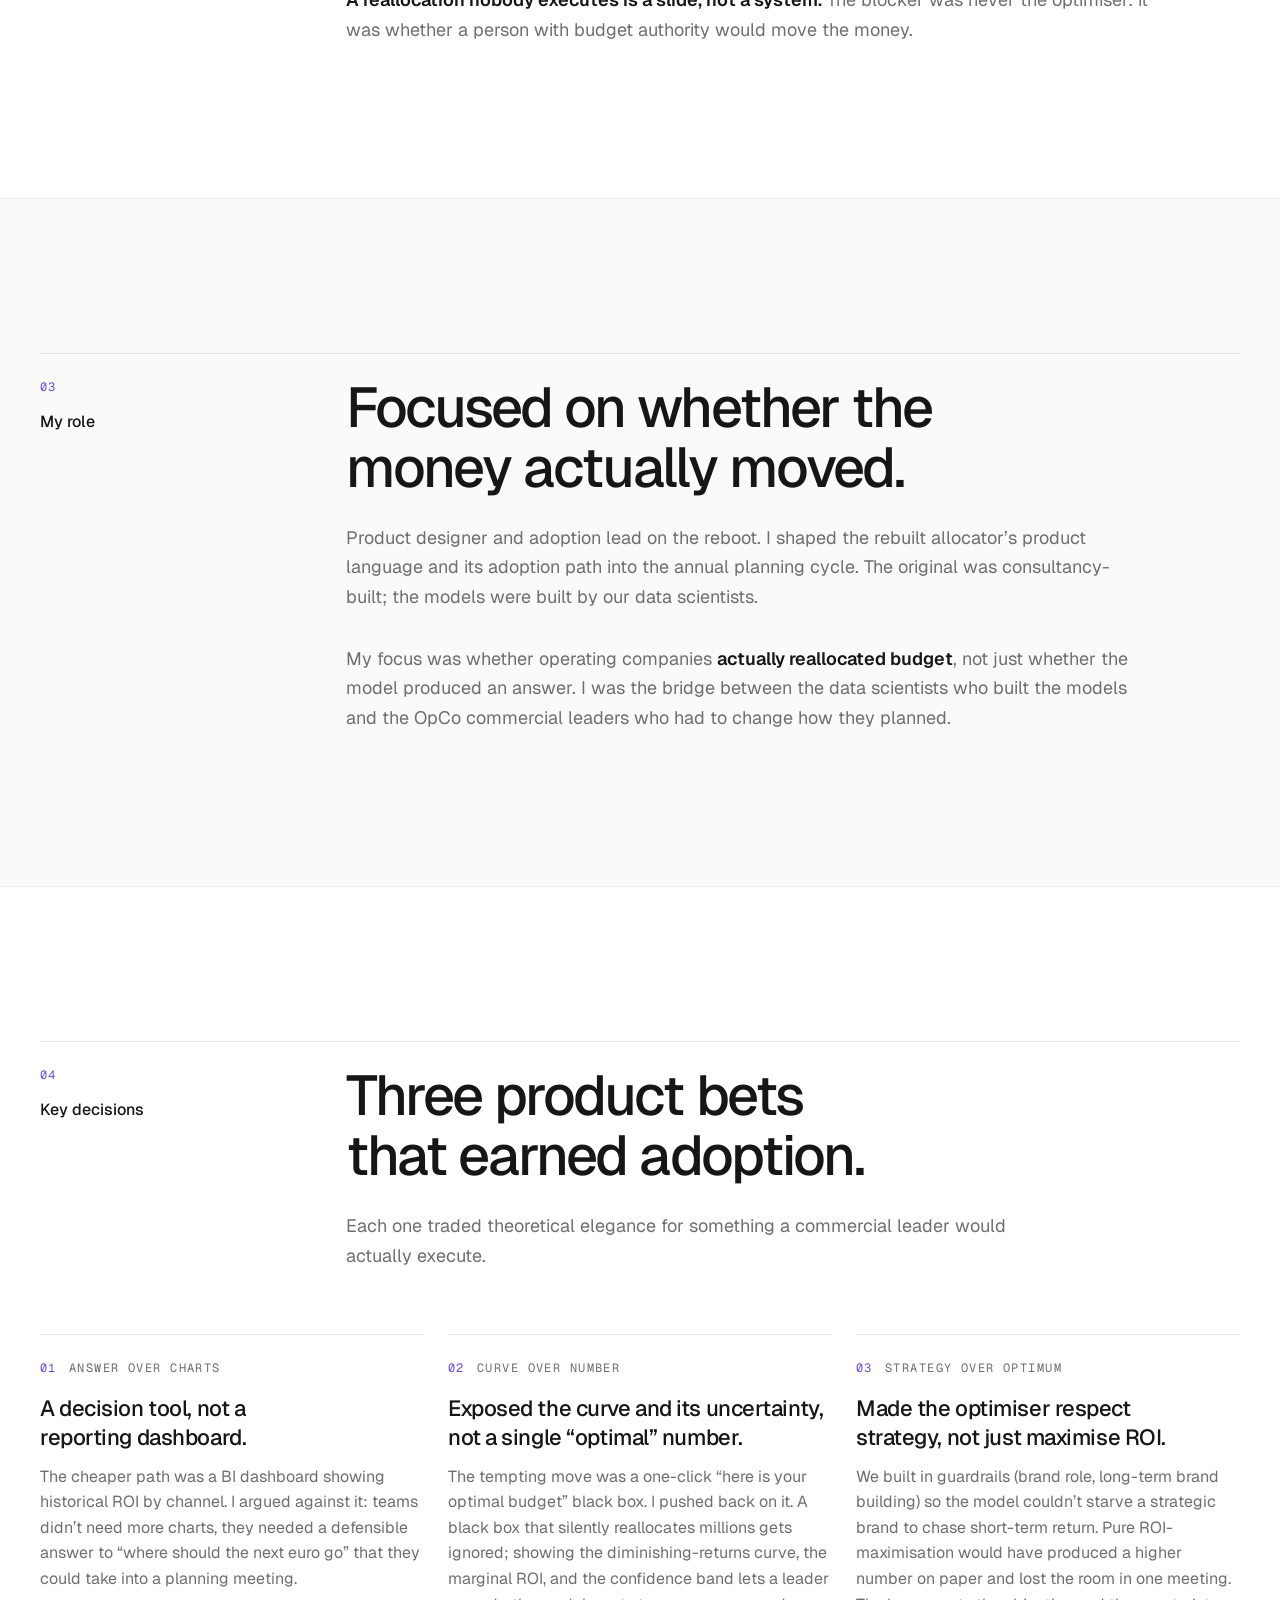
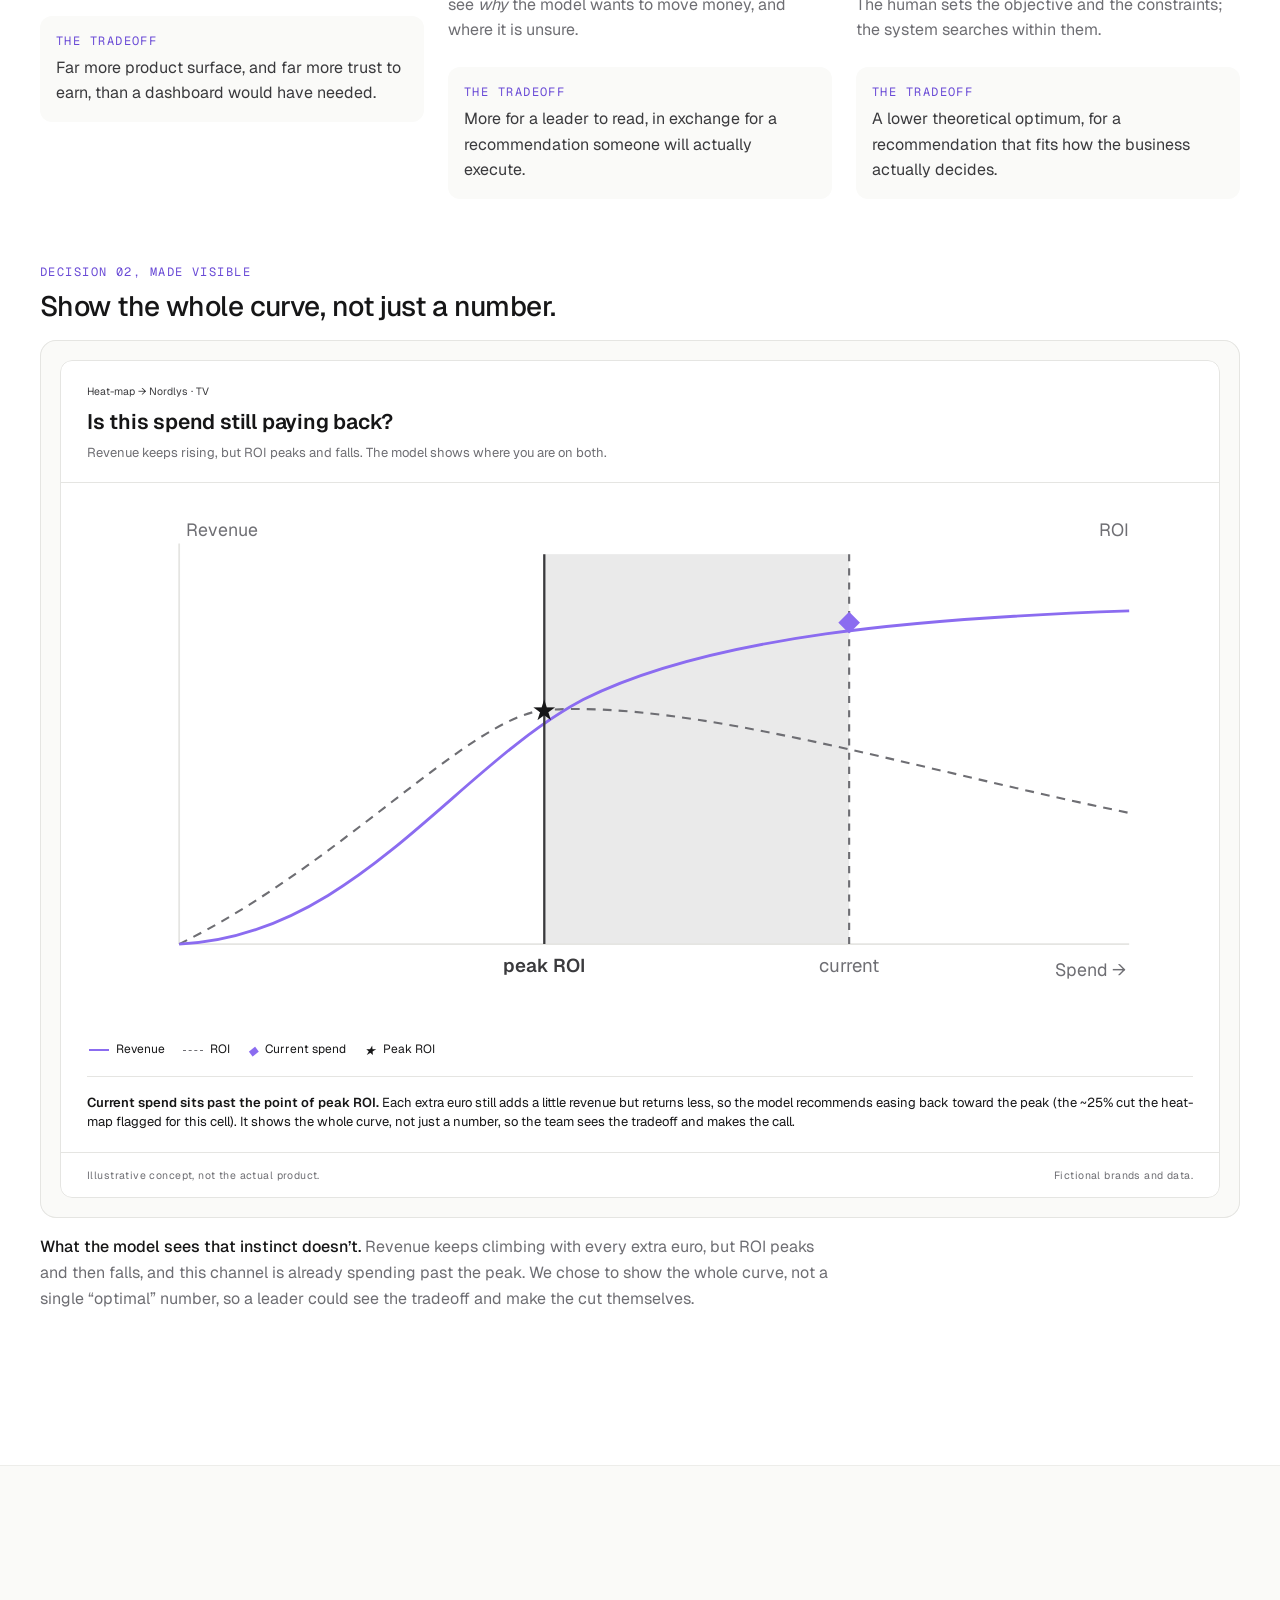
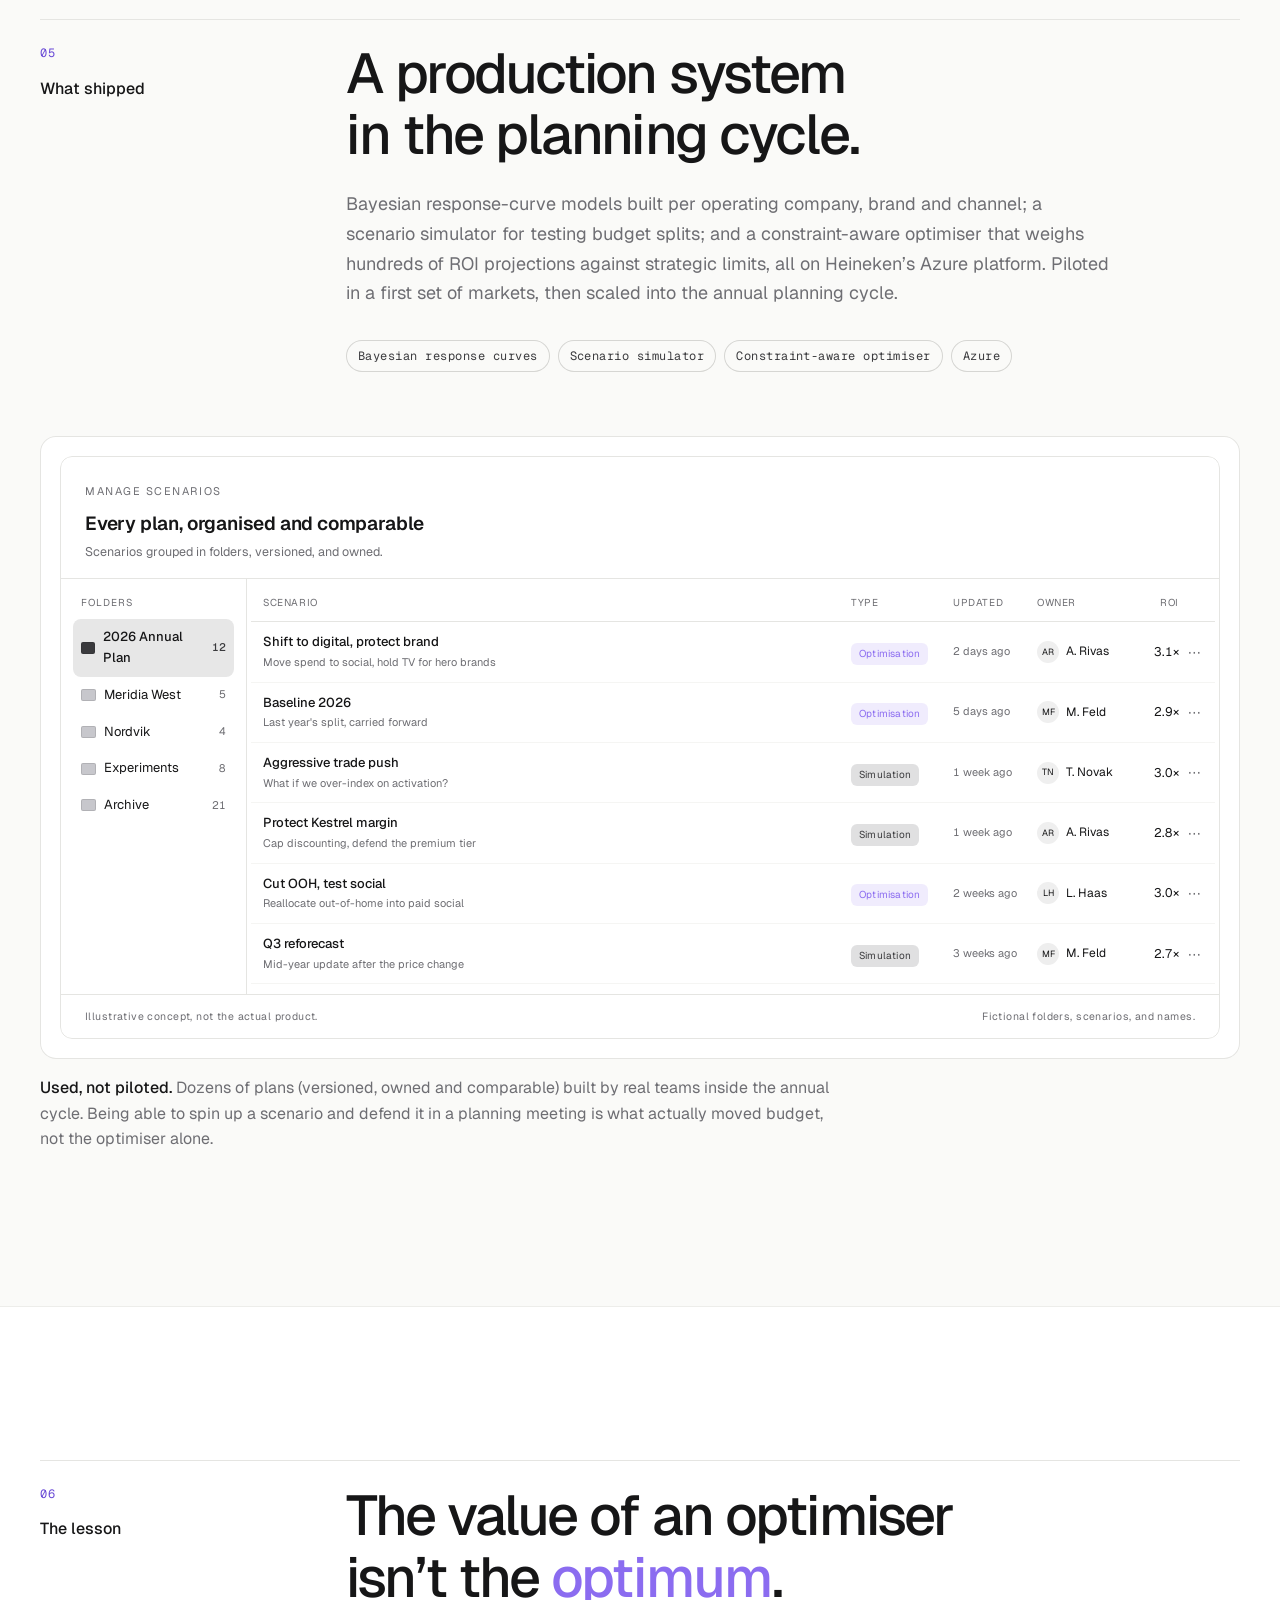
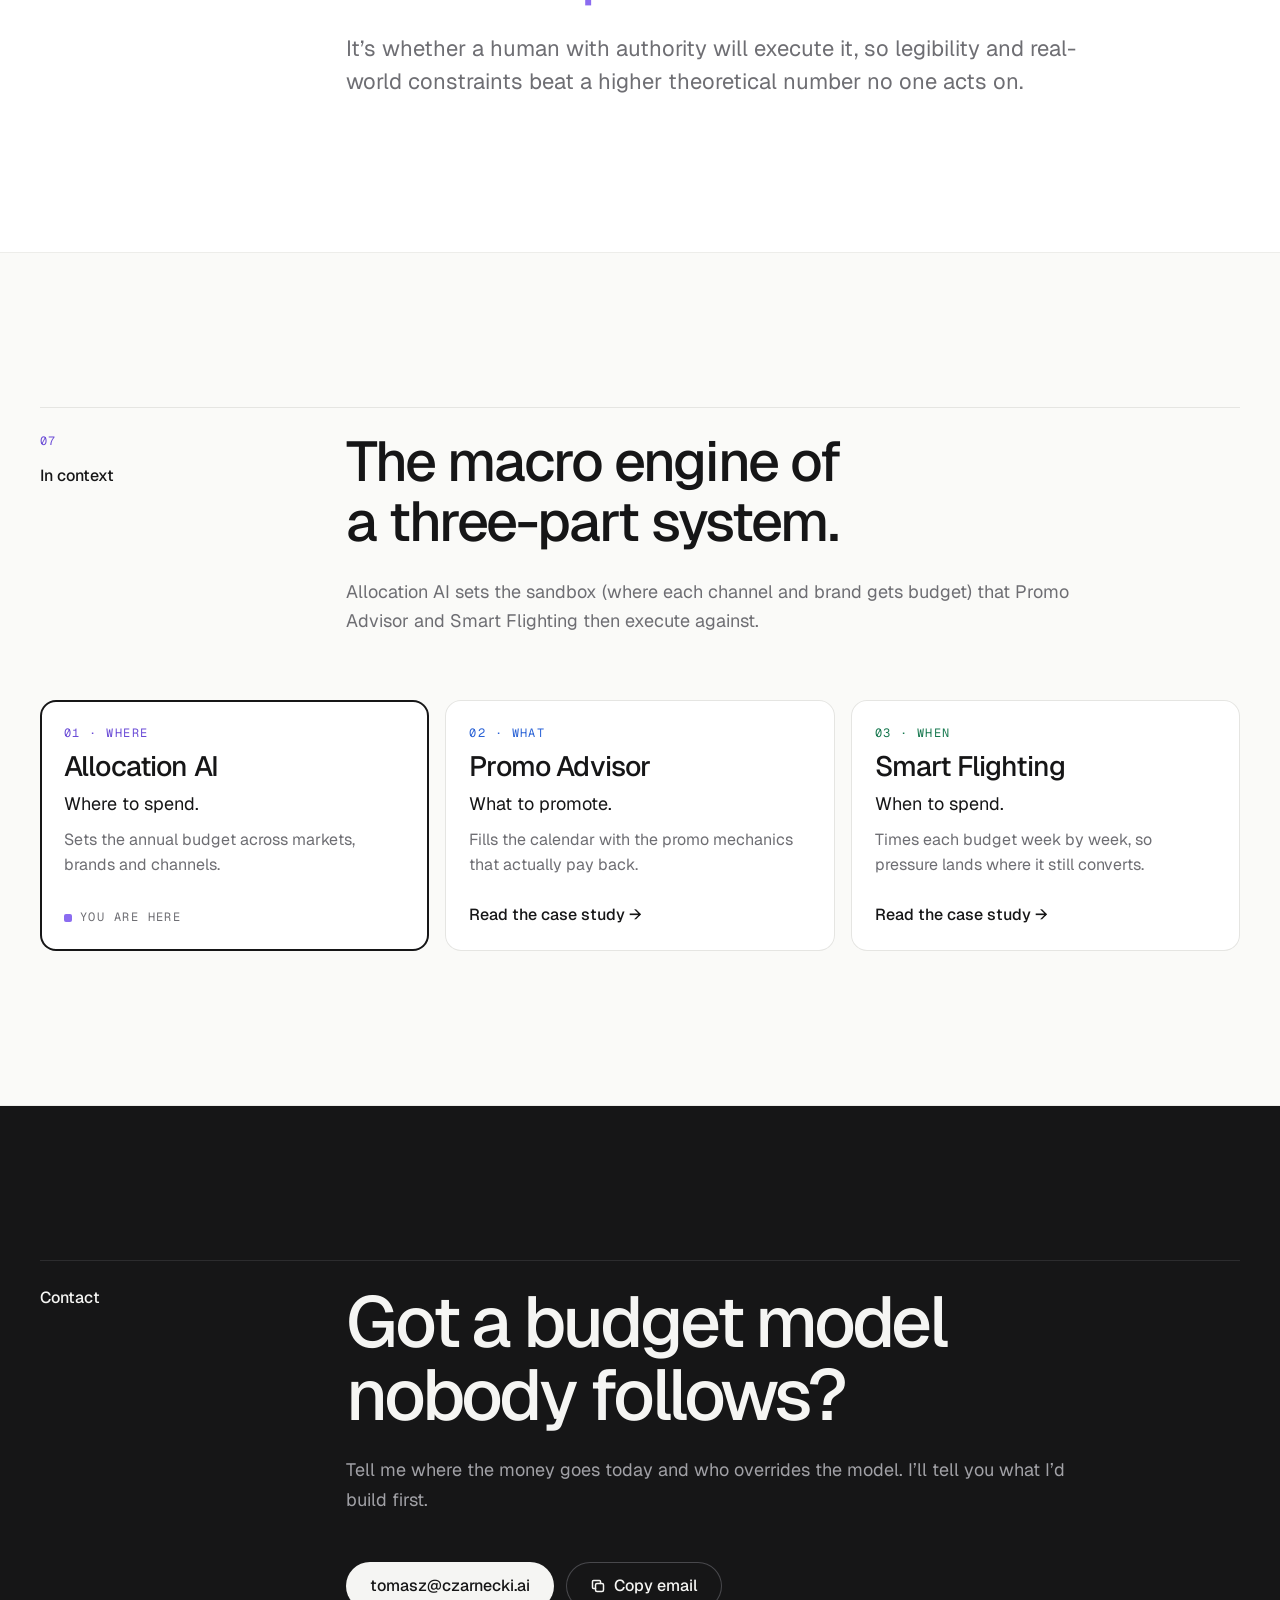
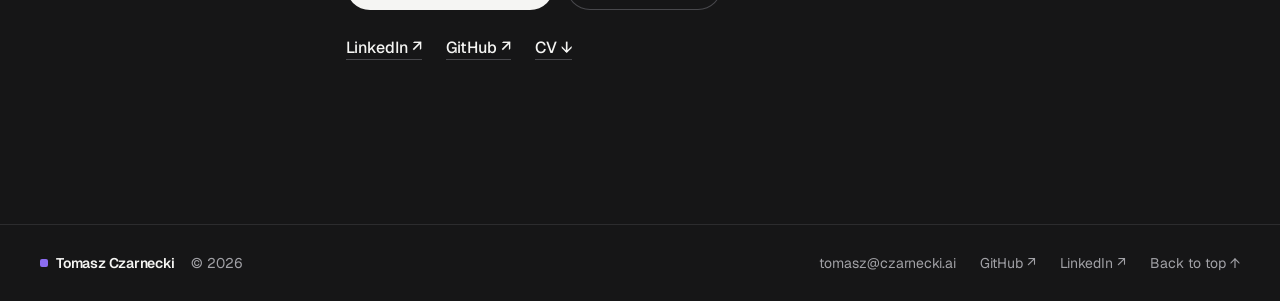
==== commit ef5bde92: "RGM & Analytics moves to 04, after AI Projects; Contact unnumbered New order: 01 About, 02 Orchestra" ====
--- a/allocation-ai.html
+++ b/allocation-ai.html
@@ -97,10 +97,10 @@
         </div>
       </details>
       <ul class="nav-links">
-        <li><a href="index.html#work" aria-current="page">RGM &amp; Analytics</a></li>
         <li><a href="index.html#about">About</a></li>
         <li><a href="index.html#skills">Orchestration</a></li>
         <li><a href="index.html#projects">AI Projects</a></li>
+        <li><a href="index.html#work" aria-current="page">RGM &amp; Analytics</a></li>
         <li><a href="index.html#china">China</a></li>
         <li><a href="index.html#yagalabs">Yaga Labs</a></li>
         <li><a href="#contact">Contact</a></li>
@@ -120,13 +120,13 @@
     </div>
     <nav aria-label="Sections">
       <ul class="sheet-links">
-        <li><a href="index.html#work" aria-current="page"><span class="sheet-name">RGM &amp; Analytics</span><span class="sheet-num">01</span></a></li>
-        <li><a href="index.html#about"><span class="sheet-name">About</span><span class="sheet-num">02</span></a></li>
-        <li><a href="index.html#skills"><span class="sheet-name">Orchestration</span><span class="sheet-num">03</span></a></li>
-        <li><a href="index.html#projects"><span class="sheet-name">AI Projects</span><span class="sheet-num">04</span></a></li>
+        <li><a href="index.html#about"><span class="sheet-name">About</span><span class="sheet-num">01</span></a></li>
+        <li><a href="index.html#skills"><span class="sheet-name">Orchestration</span><span class="sheet-num">02</span></a></li>
+        <li><a href="index.html#projects"><span class="sheet-name">AI Projects</span><span class="sheet-num">03</span></a></li>
+        <li><a href="index.html#work" aria-current="page"><span class="sheet-name">RGM &amp; Analytics</span><span class="sheet-num">04</span></a></li>
         <li><a href="index.html#china"><span class="sheet-name">China</span><span class="sheet-num">05</span></a></li>
         <li><a href="index.html#yagalabs"><span class="sheet-name">Yaga Labs</span><span class="sheet-num">06</span></a></li>
-        <li><a href="#contact"><span class="sheet-name">Contact</span><span class="sheet-num">07</span></a></li>
+        <li><a href="#contact"><span class="sheet-name">Contact</span></a></li>
       </ul>
     </nav>
     <div class="sheet-foot od-cluster">
